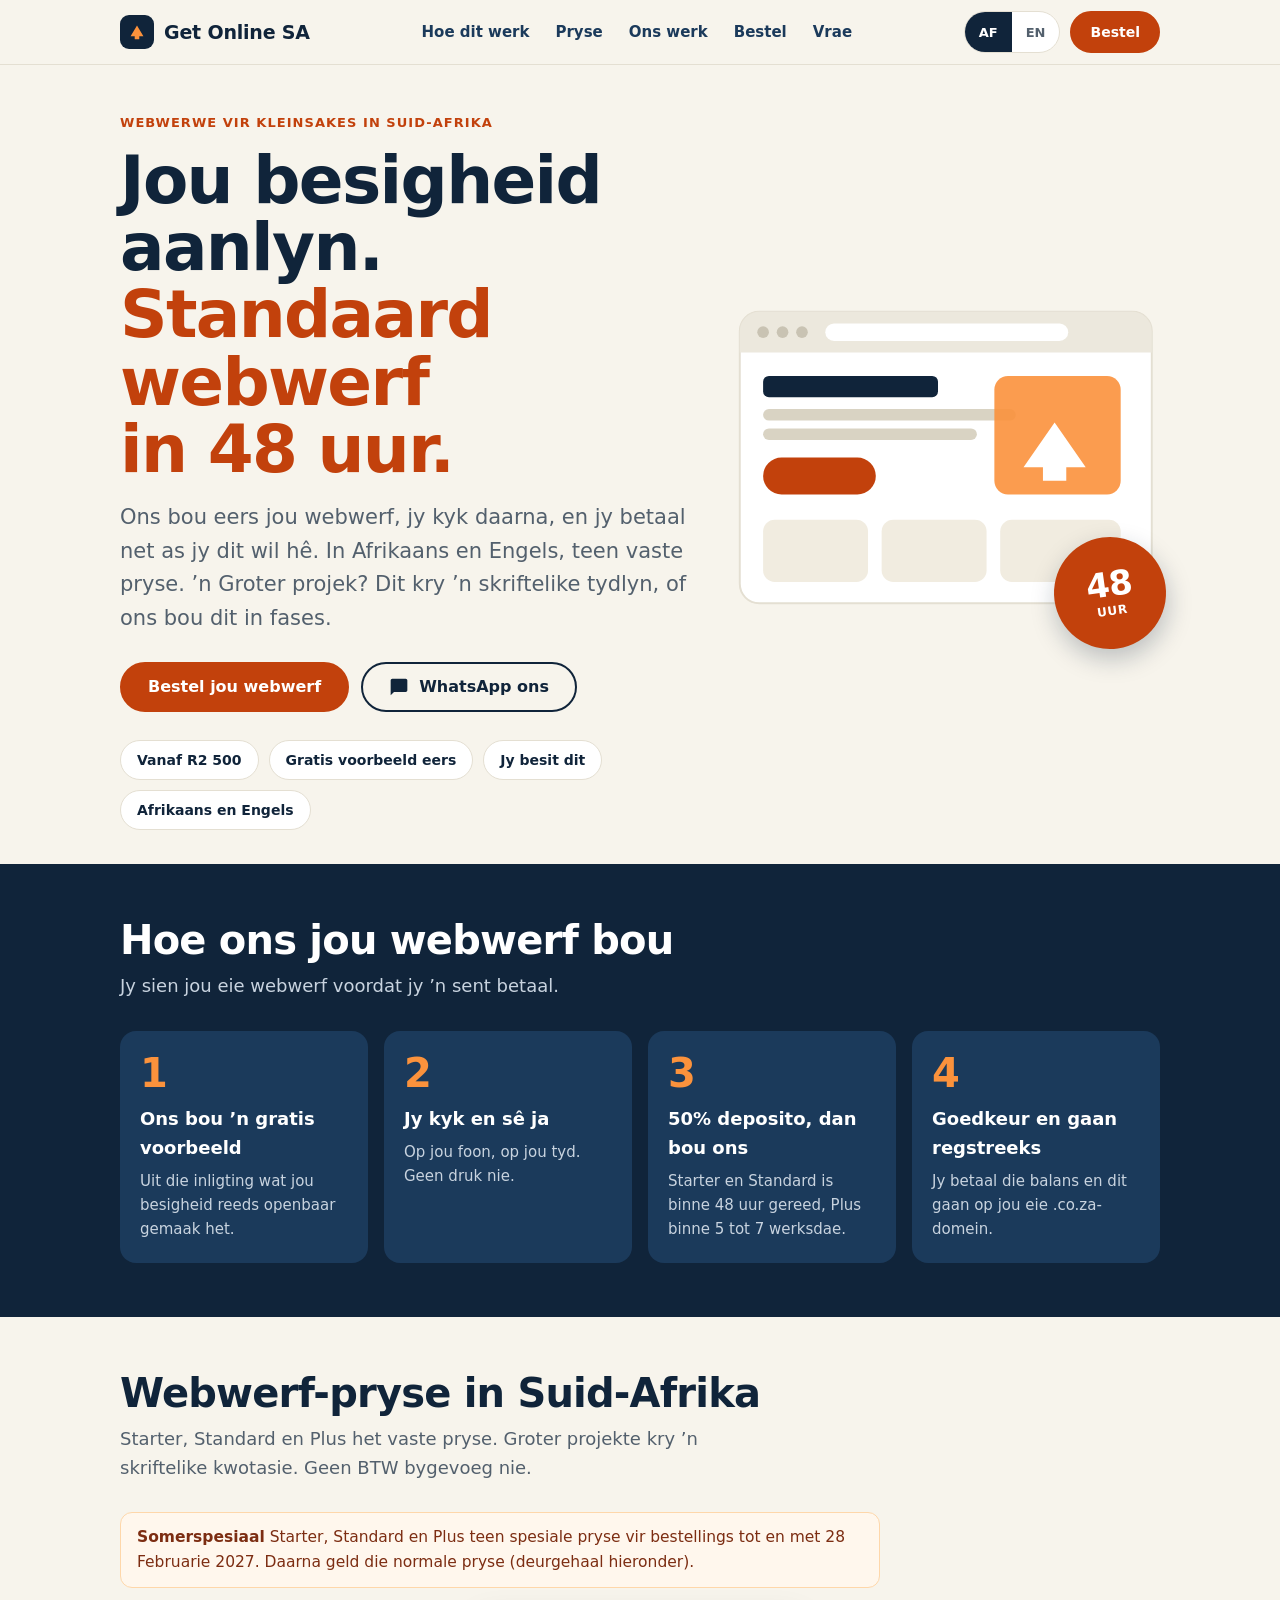
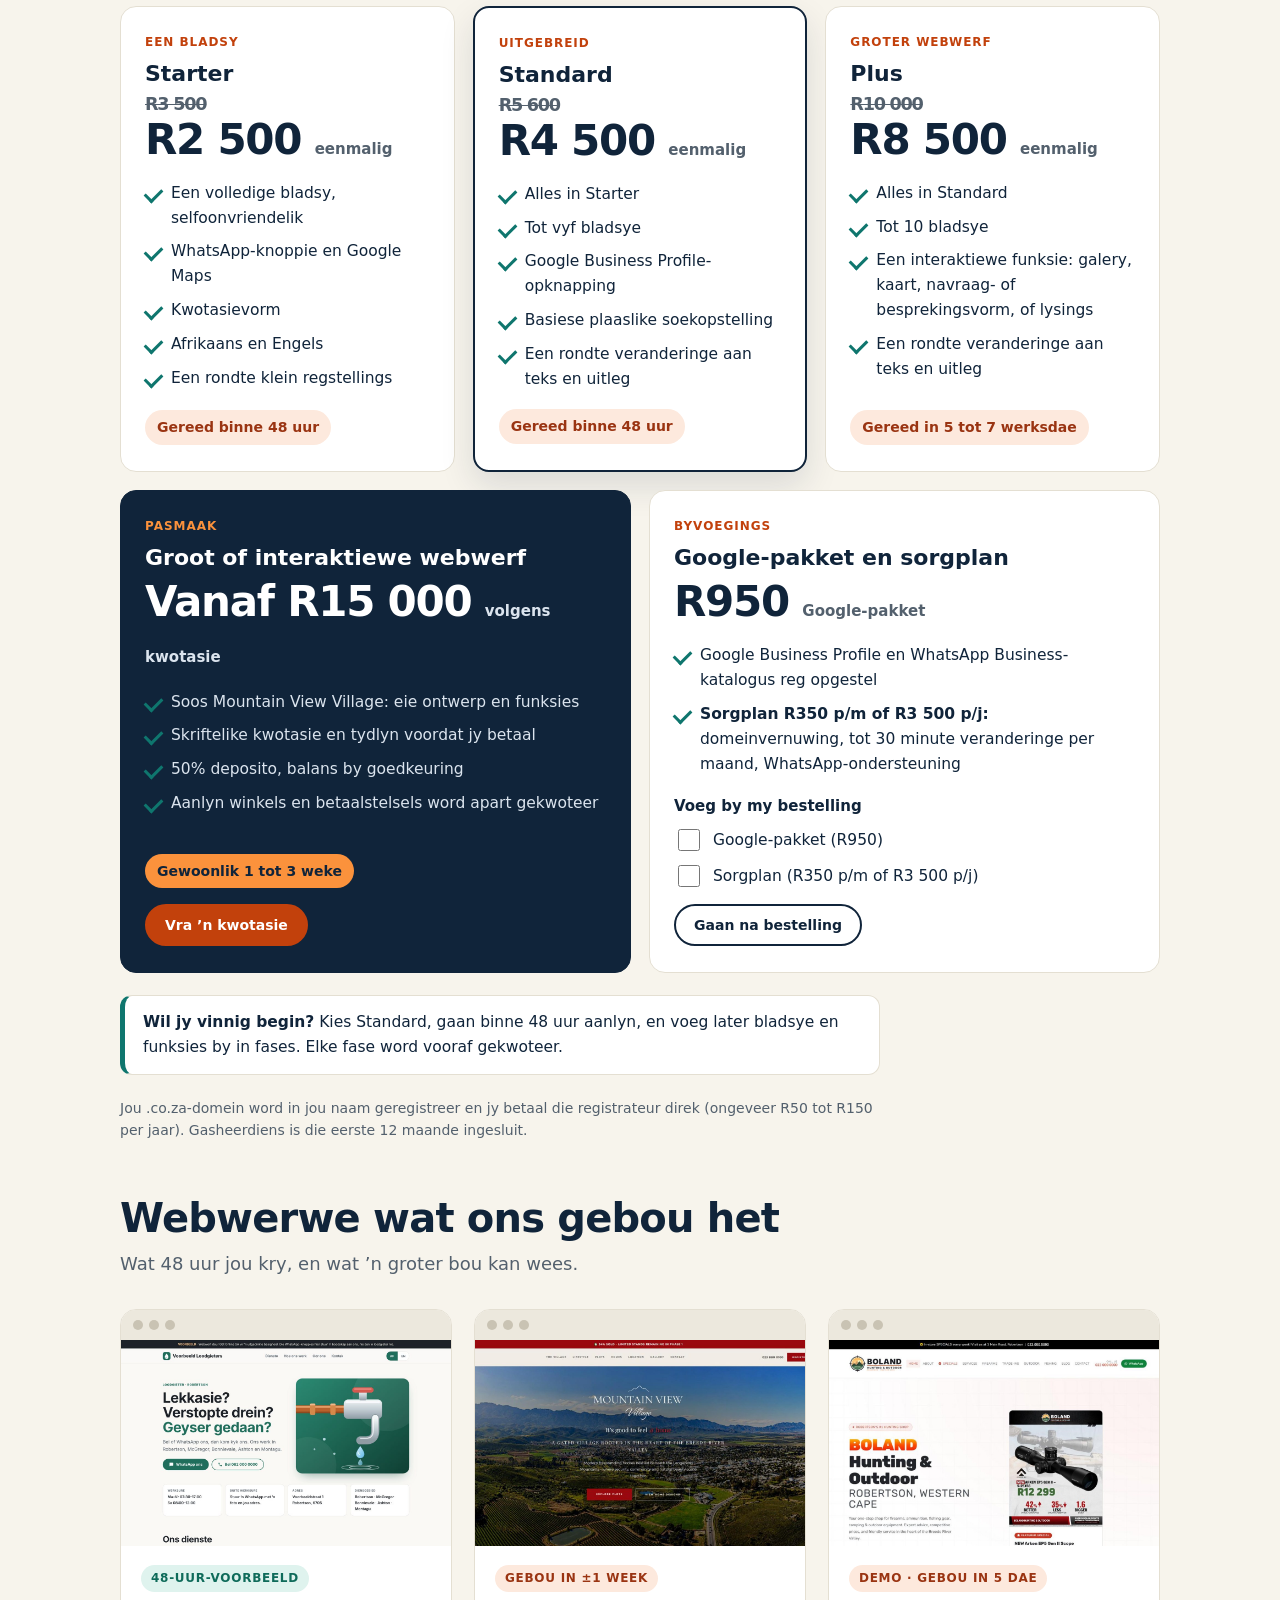
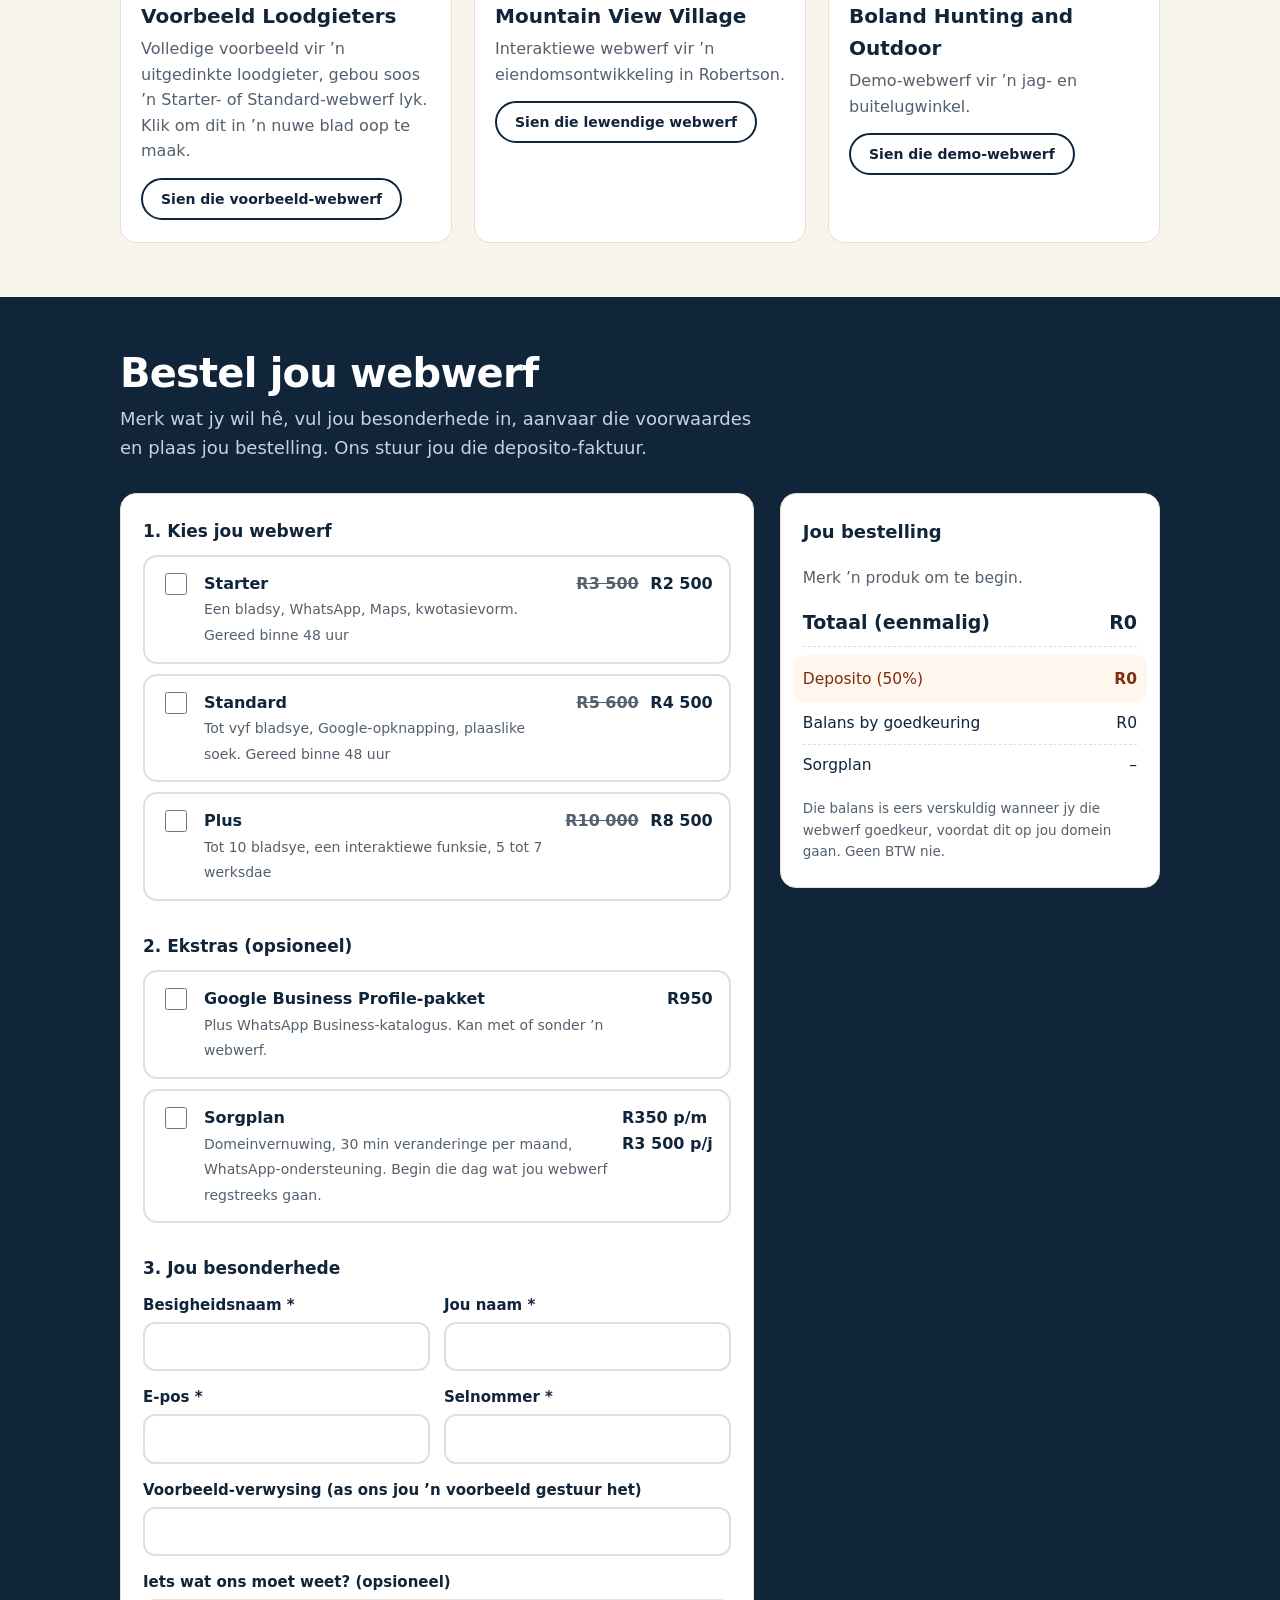
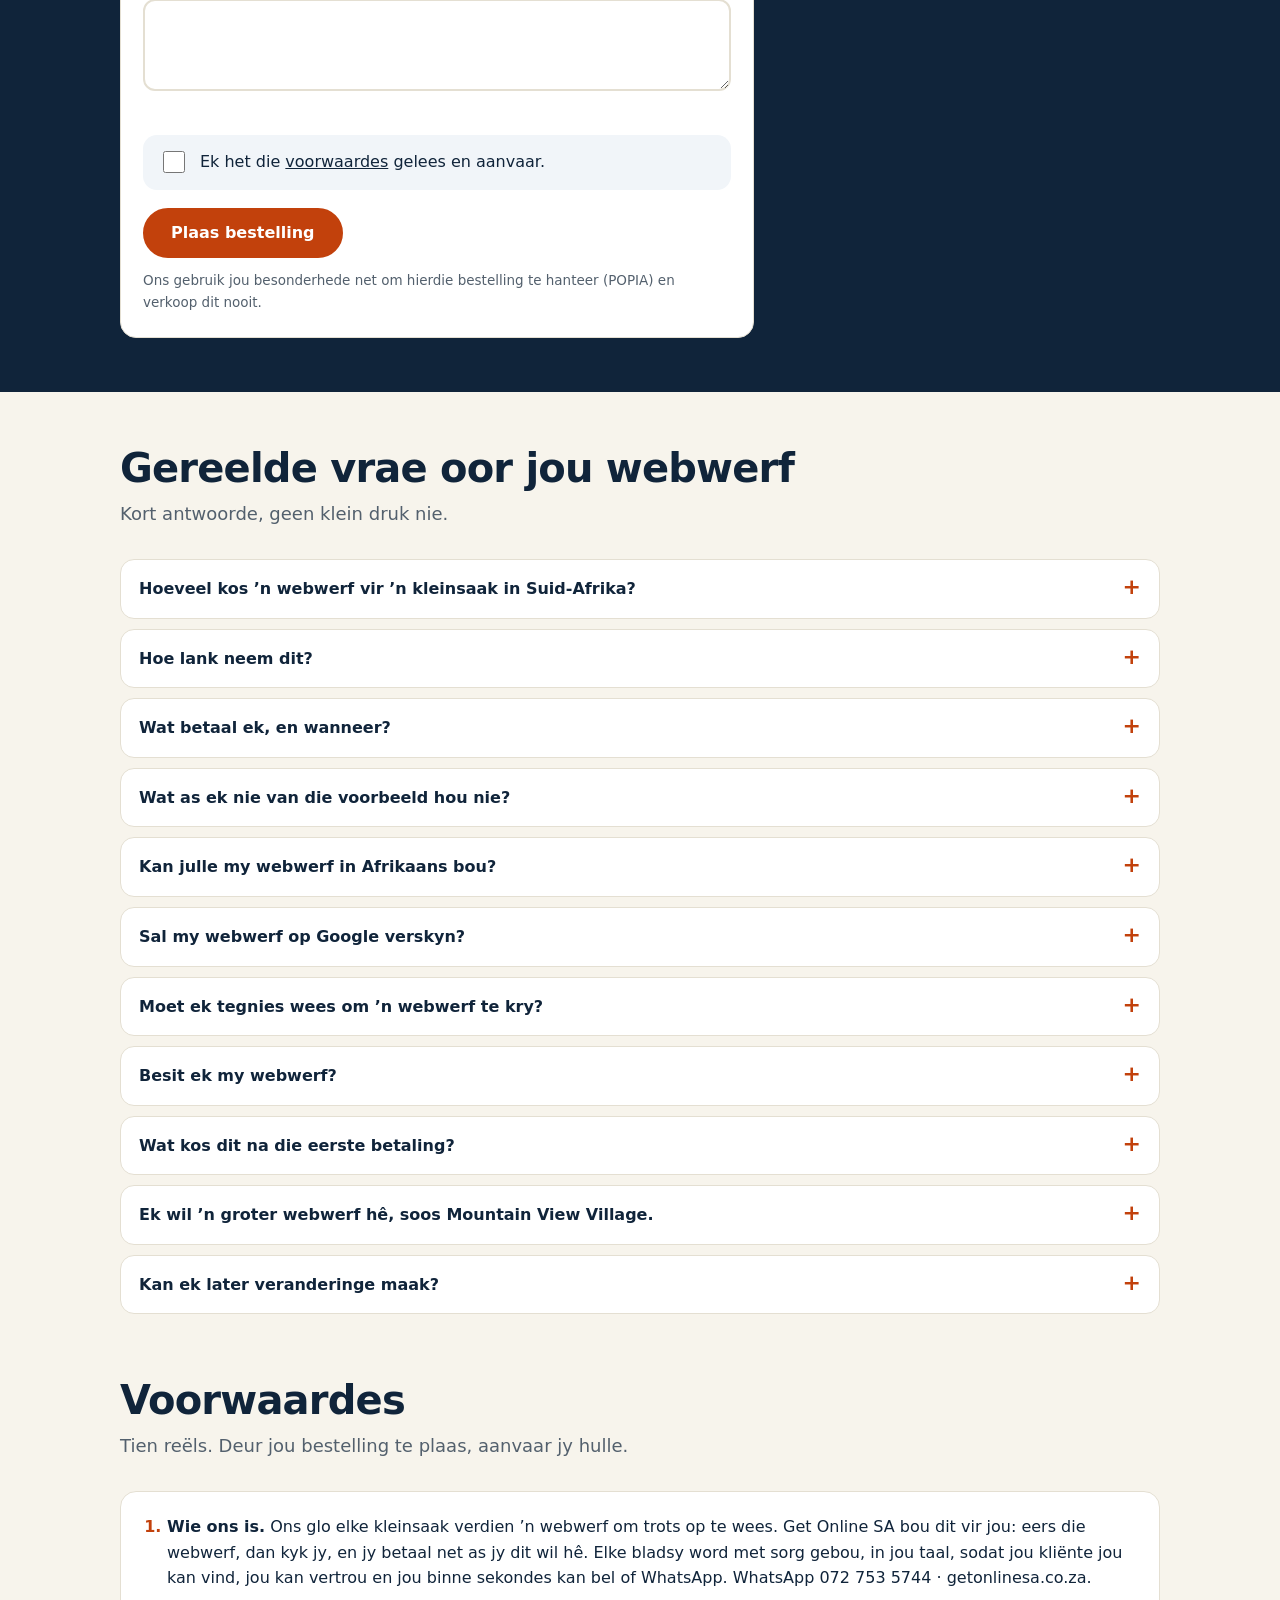
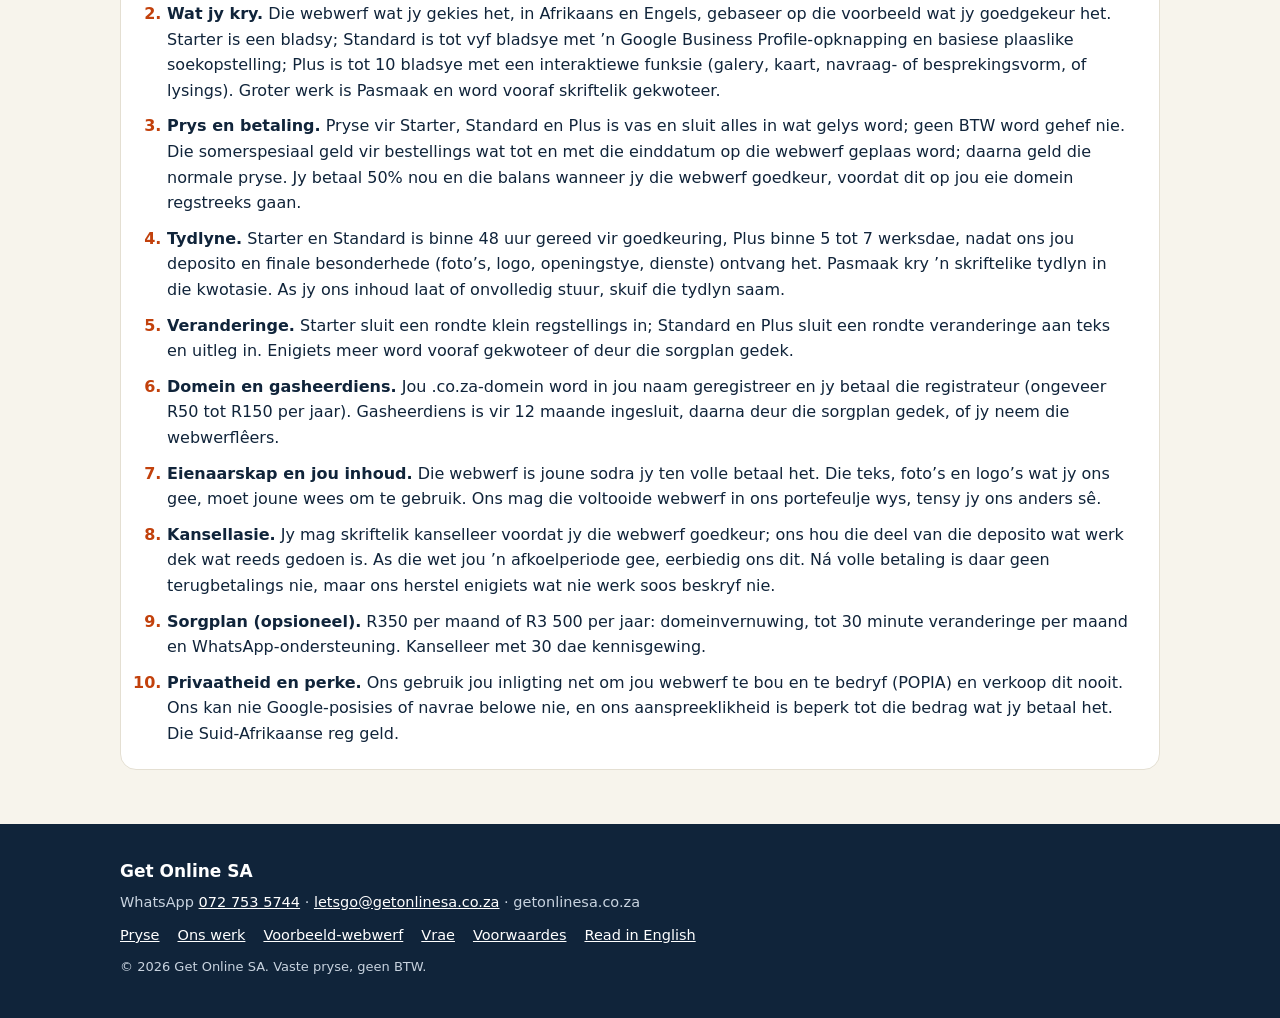
==== af/index.html @ 6013ba31 "SEO: shorter AF meta description" ====
<!doctype html>
<html lang="af" data-lang="af" data-special="on">
<head>
<meta charset="utf-8">
<meta name="viewport" content="width=device-width, initial-scale=1">
<title>Webwerf Laat Maak vir Kleinsakes in Suid-Afrika | Get Online SA</title>
<meta name="description" content="Get Online SA bou webwerwe vir kleinsakes in Suid-Afrika. Gratis voorbeeld eers, betaal net as jy dit wil hê. Vaste pryse, standaard webwerf in 48 uur.">
<meta name="robots" content="index,follow,max-image-preview:large,max-snippet:-1">
<link rel="canonical" href="https://getonlinesa.co.za/af/">
<link rel="alternate" hreflang="en" href="https://getonlinesa.co.za/">
<link rel="alternate" hreflang="af" href="https://getonlinesa.co.za/af/">
<link rel="alternate" hreflang="x-default" href="https://getonlinesa.co.za/">
<meta name="theme-color" content="#10243a">
<link rel="icon" href="/favicon.svg" type="image/svg+xml">
<link rel="icon" href="/favicon.ico" sizes="48x48">
<link rel="apple-touch-icon" href="/apple-touch-icon.png">
<meta property="og:type" content="website">
<meta property="og:site_name" content="Get Online SA">
<meta property="og:title" content="Webwerf Laat Maak vir Kleinsakes in Suid-Afrika | Get Online SA">
<meta property="og:description" content="Ons bou eers jou webwerf, jy kyk, en jy betaal net as jy dit wil hê. Vaste pryse, standaard webwerwe binne 48 uur.">
<meta property="og:url" content="https://getonlinesa.co.za/af/">
<meta property="og:locale" content="af_ZA">
<meta property="og:locale:alternate" content="en_ZA">
<meta property="og:image" content="https://getonlinesa.co.za/assets/og-af.jpg">
<meta property="og:image:width" content="1200">
<meta property="og:image:height" content="630">
<meta property="og:image:alt" content="Get Online SA: webwerwe vir kleinsakes in Suid-Afrika. Gratis voorbeeld eers, standaard webwerf in 48 uur.">
<meta name="twitter:card" content="summary_large_image">
<meta name="twitter:title" content="Webwerf Laat Maak vir Kleinsakes in Suid-Afrika | Get Online SA">
<meta name="twitter:description" content="Ons bou eers jou webwerf, jy kyk, en jy betaal net as jy dit wil hê. Vaste pryse, standaard webwerwe binne 48 uur.">
<meta name="twitter:image" content="https://getonlinesa.co.za/assets/og-af.jpg">
<script type="application/ld+json">{"@context":"https://schema.org","@graph":[{"@type":"ProfessionalService","@id":"https://getonlinesa.co.za/#business","name":"Get Online SA","url":"https://getonlinesa.co.za/","logo":"https://getonlinesa.co.za/assets/logo-512.png","image":"https://getonlinesa.co.za/assets/og-af.jpg","description":"Webwerf laat maak vir kleinsakes in Suid-Afrika. Ons bou eers die webwerf, jy kyk, en jy betaal net as jy dit wil hê. Afrikaans en Engels, vaste pryse, standaard webwerwe binne 48 uur.","telephone":"+27727535744","email":"letsgo@getonlinesa.co.za","areaServed":{"@type":"Country","name":"South Africa"},"address":{"@type":"PostalAddress","addressLocality":"Robertson","addressRegion":"Western Cape","addressCountry":"ZA"},"knowsLanguage":["af","en"],"serviceType":"Webwerf-ontwerp","priceRange":"R2 500 - R15 000+","hasOfferCatalog":{"@type":"OfferCatalog","name":"Webwerf-ontwerp","itemListElement":[{"@type":"Offer","name":"Starter-webwerf (een bladsy)","price":"2500","priceCurrency":"ZAR","availability":"https://schema.org/InStock","url":"https://getonlinesa.co.za/af/#prices","priceSpecification":{"@type":"PriceSpecification","price":"2500","priceCurrency":"ZAR","valueAddedTaxIncluded":false},"priceValidUntil":"2027-02-28"},{"@type":"Offer","name":"Standard-webwerf (tot vyf bladsye)","price":"4500","priceCurrency":"ZAR","availability":"https://schema.org/InStock","url":"https://getonlinesa.co.za/af/#prices","priceSpecification":{"@type":"PriceSpecification","price":"4500","priceCurrency":"ZAR","valueAddedTaxIncluded":false},"priceValidUntil":"2027-02-28"},{"@type":"Offer","name":"Plus-webwerf (tot 10 bladsye met een interaktiewe funksie)","price":"8500","priceCurrency":"ZAR","availability":"https://schema.org/InStock","url":"https://getonlinesa.co.za/af/#prices","priceSpecification":{"@type":"PriceSpecification","price":"8500","priceCurrency":"ZAR","valueAddedTaxIncluded":false},"priceValidUntil":"2027-02-28"}]}},{"@type":"WebSite","@id":"https://getonlinesa.co.za/#website","url":"https://getonlinesa.co.za/","name":"Get Online SA","inLanguage":["en","af"],"publisher":{"@id":"https://getonlinesa.co.za/#business"}},{"@type":"WebPage","@id":"https://getonlinesa.co.za/af/#webpage","url":"https://getonlinesa.co.za/af/","name":"Webwerf Laat Maak vir Kleinsakes in Suid-Afrika | Get Online SA","description":"Get Online SA bou webwerwe vir kleinsakes in Suid-Afrika. Gratis voorbeeld eers, betaal net as jy dit wil hê. Vaste pryse, standaard webwerf in 48 uur.","inLanguage":"af","isPartOf":{"@id":"https://getonlinesa.co.za/#website"},"about":{"@id":"https://getonlinesa.co.za/#business"},"primaryImageOfPage":{"@type":"ImageObject","url":"https://getonlinesa.co.za/assets/og-af.jpg","width":1200,"height":630}},{"@type":"FAQPage","@id":"https://getonlinesa.co.za/af/#faq","inLanguage":"af","mainEntity":[{"@type":"Question","name":"Hoeveel kos ’n webwerf vir ’n kleinsaak in Suid-Afrika?","acceptedAnswer":{"@type":"Answer","text":"Starter (een bladsy) kos R2 500, Standard (tot vyf bladsye) R4 500 en Plus (tot 10 bladsye met een interaktiewe funksie) R8 500, eenmalig en sonder BTW. Groter of interaktiewe webwerwe is Pasmaak, vanaf R15 000 volgens skriftelike kwotasie. Ekstras: Google-pakket R950, sorgplan R350 per maand of R3 500 per jaar. Dit is somerspesiaal-pryse vir bestellings tot en met 28 Februarie 2027; die normale pryse is R3 500, R5 600 en R10 000."}},{"@type":"Question","name":"Hoe lank neem dit?","acceptedAnswer":{"@type":"Answer","text":"Starter en Standard: binne 48 uur nadat ons jou deposito en finale besonderhede (foto’s, logo, openingstye, dienste) ontvang het. Plus: 5 tot 7 werksdae. Pasmaak: gewoonlik 1 tot 3 weke, met die tydlyn skriftelik in die kwotasie."}},{"@type":"Question","name":"Wat betaal ek, en wanneer?","acceptedAnswer":{"@type":"Answer","text":"Die voorbeeld is gratis. As jy ja sê, betaal jy 50% deposito en ons bou jou webwerf. Jy betaal die balans wanneer jy die klaar webwerf goedkeur, voordat dit op jou eie domein regstreeks gaan."}},{"@type":"Question","name":"Wat as ek nie van die voorbeeld hou nie?","acceptedAnswer":{"@type":"Answer","text":"Dan sê jy net nee en jy betaal niks. Die voorbeeld is gratis."}},{"@type":"Question","name":"Kan julle my webwerf in Afrikaans bou?","acceptedAnswer":{"@type":"Answer","text":"Ja. Elke Get Online SA-webwerf kom in Afrikaans en Engels, sodat jou kliënte dit kan lees in die taal wat hulle verkies."}},{"@type":"Question","name":"Sal my webwerf op Google verskyn?","acceptedAnswer":{"@type":"Answer","text":"Ons bou elke webwerf sodat Google dit kan lees: selfoonvriendelik, met duidelike bladsytitels en beskrywings. Standard sluit ’n Google Business Profile-opknapping en basiese plaaslike soekopstelling in. Niemand kan ’n Google-posisie belowe nie en ons doen dit ook nie, maar ’n webwerf wat reg gebou is, saam met ’n goeie Google Business Profile, is hoe kleinsakes gevind word."}},{"@type":"Question","name":"Moet ek tegnies wees om ’n webwerf te kry?","acceptedAnswer":{"@type":"Answer","text":"Nee. Jy stuur ons foto’s, jou logo, openingstye en dienste (of ons gebruik wat jou besigheid reeds openbaar gemaak het), en ons doen die res, insluitend die domein- en gasheeropstelling."}},{"@type":"Question","name":"Besit ek my webwerf?","acceptedAnswer":{"@type":"Answer","text":"Ja, sodra jy ten volle betaal het. Jou domein word in jou eie naam geregistreer."}},{"@type":"Question","name":"Wat kos dit na die eerste betaling?","acceptedAnswer":{"@type":"Answer","text":"Net die domein (ongeveer R50 tot R150 per jaar, direk aan die registrateur). Gasheerdiens is 12 maande ingesluit. Daarna dek die sorgplan dit, of jy neem die lêers."}},{"@type":"Question","name":"Ek wil ’n groter webwerf hê, soos Mountain View Village.","acceptedAnswer":{"@type":"Answer","text":"Sê vir ons wat jy nodig het. Plus (R8 500) dek tot 10 bladsye met een interaktiewe funksie. Groter as dit is Pasmaak, vanaf R15 000 volgens kwotasie, met ’n skriftelike tydlyn voordat jy betaal. Jy kan ook met Standard begin, binne 48 uur aanlyn gaan, en later in fases uitbrei."}},{"@type":"Question","name":"Kan ek later veranderinge maak?","acceptedAnswer":{"@type":"Answer","text":"Een rondte is ingesluit. Daarna kan jy die sorgplan neem (30 minute veranderinge per maand) of ons kwoteer vooraf."}}]}]}</script>
<style>
:root{
  --ink:#10243a;--ink-2:#1b3a5b;--muted:#53606d;--paper:#f7f4ec;--card:#ffffff;--line:#e4dfd2;
  --accent:#c2410c;--accent-ink:#ffffff;--glow:#fb923c;--teal:#0f766e;--bad:#b42318;--radius:16px;
  color-scheme:light;
}
*{box-sizing:border-box}
html{scroll-behavior:smooth;-webkit-text-size-adjust:100%}
body{margin:0;padding-bottom:76px;font:16px/1.6 system-ui,-apple-system,"Segoe UI",Roboto,Arial,sans-serif;color:var(--ink);background:var(--paper)}
html[data-lang="af"] .en,html[data-lang="en"] .af{display:none!important}
a{color:inherit}
img{max-width:100%}
.skip{position:absolute;left:-999px;top:8px;background:#fff;color:var(--ink);padding:10px 14px;border-radius:8px;z-index:100}
.skip:focus{left:8px}
:focus-visible{outline:3px solid var(--glow);outline-offset:2px}
.wrap{max-width:1080px;margin:0 auto;padding:0 20px}

/* header */
header.top{position:sticky;top:0;z-index:50;background:rgba(247,244,236,.94);backdrop-filter:blur(8px);border-bottom:1px solid var(--line)}
.bar{display:flex;align-items:center;justify-content:space-between;gap:12px;min-height:64px}
.brand{display:flex;align-items:center;gap:10px;font-weight:800;font-size:19px;letter-spacing:-.01em;text-decoration:none;white-space:nowrap}
@media(max-width:420px){.brand{font-size:16px;gap:8px}.logo{width:30px;height:30px}}
.logo{width:34px;height:34px;border-radius:9px;background:var(--ink);display:grid;place-items:center;flex:none}
.logo svg{width:22px;height:22px}
nav.links{display:none;gap:22px;font-weight:600;font-size:15px}
nav.links a{text-decoration:none;color:var(--ink-2);padding:8px 2px}
nav.links a:hover{color:var(--accent)}
@media(min-width:880px){nav.links{display:flex}}
.right{display:flex;align-items:center;gap:10px}
.lang{display:flex;border:1px solid var(--line);border-radius:999px;overflow:hidden;background:#fff}
.lang a{display:inline-flex;align-items:center;padding:0 14px;min-height:40px;font:700 13px system-ui,sans-serif;color:var(--muted);text-decoration:none}
.lang a[aria-current="page"]{background:var(--ink);color:#fff}
.langhint{background:#fff7ed;border-bottom:1px solid #fed7aa;color:#7c2d12;padding:8px 14px;text-align:center;font-size:14.5px}
.langhint[hidden]{display:none}
.langhint a{font-weight:700}
.langhint button{margin-left:12px;border:0;background:transparent;font-size:20px;line-height:1;cursor:pointer;color:inherit}
.flinks{margin-top:10px;display:flex;flex-wrap:wrap;gap:6px 18px}

/* buttons */
.btn{display:inline-flex;align-items:center;justify-content:center;gap:10px;min-height:50px;padding:0 26px;border-radius:999px;font-weight:700;font-size:16px;text-decoration:none;border:2px solid var(--accent);cursor:pointer;font-family:inherit}
.btn.primary{background:var(--accent);color:var(--accent-ink)}
.btn.primary:hover{background:#9a3412;border-color:#9a3412}
.btn.ghost{background:transparent;color:var(--ink);border-color:var(--ink)}
.btn.ghost:hover{background:var(--ink);color:#fff}
.btn.small{min-height:42px;padding:0 18px;font-size:14px}
.btn svg{width:20px;height:20px;fill:currentColor;flex:none}
.btn[disabled]{opacity:.55;cursor:not-allowed}

/* hero */
.hero{padding:44px 0 34px}
.hero .grid{display:grid;gap:34px;align-items:center}
@media(min-width:900px){.hero .grid{grid-template-columns:1.15fr .85fr}}
.eyebrow{display:inline-block;font-size:13px;font-weight:800;letter-spacing:.08em;text-transform:uppercase;color:var(--accent)}
h1{font-size:clamp(38px,8.4vw,66px);line-height:1.02;margin:12px 0 18px;letter-spacing:-.025em;font-weight:850}
h1 em{font-style:normal;color:var(--accent)}
.lead{font-size:clamp(18px,2.4vw,21px);color:var(--muted);max-width:620px;margin:0 0 26px}
.cta{display:flex;flex-wrap:wrap;gap:12px}
.chips{display:flex;flex-wrap:wrap;gap:10px;margin:28px 0 0;padding:0;list-style:none}
.chips li{background:#fff;border:1px solid var(--line);border-radius:999px;padding:8px 16px;font-weight:650;font-size:14px}
.art{position:relative;max-width:440px;margin:0 auto;width:100%}
.art svg{width:100%;height:auto;display:block}
.badge{position:absolute;right:-6px;bottom:-14px;width:112px;height:112px;border-radius:50%;background:var(--accent);color:#fff;display:grid;place-items:center;text-align:center;font-weight:850;line-height:1.05;transform:rotate(-8deg);box-shadow:0 10px 24px rgba(16,36,58,.25)}
.badge b{display:block;font-size:34px;letter-spacing:-.02em}
.badge span{font-size:12px;letter-spacing:.06em;text-transform:uppercase;font-weight:700}

/* sections */
section.block{padding:54px 0}
section.dark{background:var(--ink);color:#fff}
section.dark .sub{color:#c8d3df}
h2{font-size:clamp(28px,5vw,40px);line-height:1.1;margin:0 0 10px;letter-spacing:-.02em;font-weight:820}
.sub{color:var(--muted);font-size:18px;max-width:640px;margin:0 0 30px}
.steps{display:grid;gap:16px;margin:0;padding:0;list-style:none}
@media(min-width:760px){.steps{grid-template-columns:repeat(4,1fr)}}
.step{background:var(--ink-2);border-radius:var(--radius);padding:22px 20px}
.step .n{font-size:40px;font-weight:850;color:var(--glow);line-height:1;letter-spacing:-.03em}
.step h3{margin:12px 0 6px;font-size:18px}
.step p{margin:0;color:#c8d3df;font-size:15px}

/* prices */
.plans{display:grid;gap:18px}
@media(min-width:860px){.plans{grid-template-columns:1fr 1fr 1fr}.plans.row2{grid-template-columns:1fr 1fr}}
.plans.row2{margin-top:18px}
.plan{background:var(--card);border:1px solid var(--line);border-radius:var(--radius);padding:26px 24px;display:flex;flex-direction:column}
.plan.feature{border:2px solid var(--ink);box-shadow:0 14px 34px rgba(16,36,58,.12)}
.plan .tagline{font-size:12px;font-weight:800;letter-spacing:.08em;text-transform:uppercase;color:var(--accent);min-height:16px}
.plan h3{margin:4px 0 4px;font-size:22px}
.price{font-size:42px;font-weight:850;letter-spacing:-.03em;line-height:1.1}
.price small{font-size:15px;font-weight:600;color:var(--muted);letter-spacing:0}
.plan ul{margin:18px 0 0;padding:0;list-style:none;display:grid;gap:9px}
.plan li{position:relative;padding-left:26px;font-size:15.5px}
.plan li::before{content:"";position:absolute;left:0;top:7px;width:14px;height:8px;border-left:3px solid var(--teal);border-bottom:3px solid var(--teal);transform:rotate(-45deg)}
.fine{font-size:14px;color:var(--muted);margin:22px 0 0;max-width:760px}
.promo{background:#fff7ed;border:1px solid #fed7aa;color:#7c2d12;border-radius:12px;padding:12px 16px;margin:0 0 18px;max-width:760px;font-size:15.5px}
html[data-special="off"] .only-special{display:none}
.was{color:var(--muted);font-weight:600;text-decoration:line-through;white-space:nowrap}
.price .was{display:block;font-size:.42em;margin:0 0 2px}
.opt .p .was{margin-right:6px;font-weight:600}
.was[hidden]{display:none}
.plan .when{margin-top:auto;padding-top:18px;font-size:14px;font-weight:800;color:var(--ink)}
.plan .when span.pill{display:inline-block;background:#fde9dd;color:#9a3412;border-radius:999px;padding:6px 12px}
.plan.quote{background:#10243a;color:#fff;border-color:#10243a}
.plan.quote .tagline{color:#fb923c}
.plan.quote .price small,.plan.quote li{color:#dbe4ee}
.plan.quote .when span.pill{background:#fb923c;color:#10243a}
.plan .btn{margin-top:16px;align-self:flex-start}
.phase{margin:22px 0 0;max-width:760px;background:#fff;border:1px solid var(--line);border-left:5px solid var(--teal);border-radius:12px;padding:14px 18px;font-size:15.5px}

/* work */
.work{display:grid;gap:22px}
@media(min-width:900px){.work{grid-template-columns:repeat(3,1fr)}}
.site{background:var(--card);border:1px solid var(--line);border-radius:var(--radius);overflow:hidden}
.chrome{height:30px;background:#ece8dd;display:flex;align-items:center;gap:6px;padding:0 12px}
.chrome i{width:10px;height:10px;border-radius:50%;background:#c9c3b3;display:block}
.strip{display:flex;overflow-x:auto;scroll-snap-type:x mandatory;background:#dcd6c6}
.strip>*{flex:0 0 100%;scroll-snap-align:center}
.strip img{display:block;width:100%;height:auto;aspect-ratio:16/10;object-fit:cover;object-position:top}
.ph{aspect-ratio:16/10;display:grid;place-items:center;text-align:center;padding:20px;color:var(--muted);font-weight:700;background:repeating-linear-gradient(135deg,#e6e1d3,#e6e1d3 14px,#ece8dc 14px,#ece8dc 28px)}
.site .info{padding:18px 20px 22px}
.site h3{margin:0 0 4px;font-size:20px}
.site .tag{display:inline-block;font-size:12px;font-weight:800;letter-spacing:.06em;text-transform:uppercase;border-radius:999px;padding:4px 10px;margin-bottom:8px;background:#fde9dd;color:#9a3412}
.site .tag.fast{background:#dff3ee;color:#0f6b5a}
.site p{margin:0 0 14px;color:var(--muted)}
.site .acts{display:flex;flex-wrap:wrap;gap:10px}
.shot.link .strip img{cursor:pointer}

/* order */
.order{display:grid;gap:26px}
@media(min-width:960px){.order{grid-template-columns:1.25fr .75fr;align-items:start}}
form.panel,.summary{background:var(--card);border:1px solid var(--line);border-radius:var(--radius);padding:24px 22px}
fieldset{border:0;margin:0 0 22px;padding:0}
legend{font-weight:800;font-size:17px;margin-bottom:10px;padding:0}
.opt{display:flex;gap:14px;align-items:flex-start;border:2px solid var(--line);border-radius:14px;padding:14px 16px;margin-bottom:10px;cursor:pointer;background:#fff}
.opt:has(input:checked){border-color:var(--ink);background:#f1f5f9}
.opt:has(input:disabled){opacity:.5;cursor:not-allowed}
.opt input{width:22px;height:22px;margin-top:2px;accent-color:var(--accent);flex:none}
.opt .t{font-weight:750}
.opt .d{font-size:14px;color:var(--muted)}
.opt .p{margin-left:auto;font-weight:800;white-space:nowrap}
.field{margin-bottom:14px}
.field label{display:block;font-weight:650;font-size:15px;margin-bottom:5px}
.field input,.field textarea{width:100%;min-height:48px;border:2px solid var(--line);border-radius:12px;padding:10px 14px;font:inherit;background:#fff;color:var(--ink)}
.field textarea{min-height:92px;resize:vertical}
.field input[aria-invalid="true"],.field textarea[aria-invalid="true"]{border-color:var(--bad)}
.two{display:grid;gap:14px}
@media(min-width:640px){.two{grid-template-columns:1fr 1fr}}
.hp{position:absolute;left:-9999px;width:1px;height:1px;overflow:hidden}
.terms-ok{display:flex;gap:12px;align-items:flex-start;background:#f1f5f9;border-radius:14px;padding:14px 16px;margin:6px 0 18px}
.terms-ok input{width:22px;height:22px;accent-color:var(--accent);margin-top:2px;flex:none}
.err{display:none;background:#fef3f2;border:1px solid #fecdca;color:var(--bad);border-radius:12px;padding:12px 14px;margin:0 0 16px;font-weight:600}
.err.on{display:block}
.summary{position:sticky;top:84px}
.summary h3{margin:0 0 12px;font-size:18px}
.row{display:flex;justify-content:space-between;gap:12px;padding:8px 0;border-bottom:1px dashed var(--line);font-size:15.5px}
.row:last-of-type{border-bottom:0}
.row.big{font-weight:850;font-size:19px}
.row.due{background:#fff7ed;margin:8px -10px 0;padding:12px 10px;border-radius:12px;border:0;color:#7c2d12}
.note{font-size:13.5px;color:var(--muted);margin:12px 0 0}
.note[hidden]{display:none}
.termsel{display:flex;flex-wrap:wrap;gap:10px 22px;margin:-2px 0 10px 16px}
.termsel[hidden]{display:none}
.termsel label{display:flex;gap:8px;align-items:center;font-weight:650;cursor:pointer}
.termsel input{width:20px;height:20px;accent-color:var(--accent)}
.addbox{margin-top:auto;padding-top:18px;display:grid;gap:10px}
.addbox strong{font-size:15px}
.tick{display:flex;gap:10px;align-items:flex-start;font-size:15.5px;cursor:pointer}
.tick input{width:22px;height:22px;accent-color:var(--accent);flex:none;margin-top:1px}
.addbox .btn{justify-self:start;margin-top:4px}
.sent{display:none;background:#ecfdf5;border:1px solid #a7f3d0;border-radius:var(--radius);padding:22px;margin-top:20px}
.sent.on{display:block}
.sent h3{margin:0 0 8px}
.sent .cta{margin-top:14px}

/* faq + terms */
details.q{background:var(--card);border:1px solid var(--line);border-radius:14px;margin-bottom:10px}
details.q summary{cursor:pointer;font-weight:750;padding:16px 18px;list-style:none;display:flex;justify-content:space-between;gap:12px}
details.q summary::-webkit-details-marker{display:none}
details.q summary::after{content:"+";font-weight:800;color:var(--accent);font-size:22px;line-height:1}
details.q[open] summary::after{content:"\2212"}
details.q p{margin:0;padding:0 18px 16px;color:var(--muted)}
.terms{background:var(--card);border:1px solid var(--line);border-radius:var(--radius);padding:22px 24px}
.terms ol{margin:0;padding-left:22px;display:grid;gap:10px}
.terms li::marker{font-weight:800;color:var(--accent)}

/* footer + mobile bar */
footer{background:var(--ink);color:#c8d3df;padding:34px 0 40px;font-size:14.5px}
footer a{color:#fff}
footer .name{color:#fff;font-weight:800;font-size:17px;margin-bottom:6px}
.mbar{position:fixed;left:0;right:0;bottom:0;display:flex;gap:10px;padding:10px 14px;background:rgba(255,255,255,.97);border-top:1px solid var(--line);z-index:60}
.mbar .btn{flex:1;padding:0 10px;min-height:48px}
@media(min-width:880px){.mbar{display:none}body{padding-bottom:0}}
@media(prefers-reduced-motion:reduce){html{scroll-behavior:auto}}
</style>
</head>
<body>
<a class="skip" href="#main">Spring na inhoud</a>


<header class="top">
  <div class="wrap bar">
    <a class="brand" href="#top" aria-label="Get Online SA">
      <span class="logo" aria-hidden="true"><svg viewBox="0 0 24 24"><path d="M5 16.5L12 5l7 11.5h-4.5V20h-5v-3.5z" fill="#fb923c"/></svg></span>
      Get Online SA
    </a>
    <nav class="links" aria-label="Hoofkieslys">
      <a href="#how">Hoe dit werk</a>
      <a href="#prices">Pryse</a>
      <a href="#work">Ons werk</a>
      <a href="#order">Bestel</a>
      <a href="#faq">Vrae</a>
    </nav>
    <div class="right">
      <nav class="lang" aria-label="Taal"><a href="/af/" hreflang="af" lang="af" aria-current="page">AF</a><a href="/" hreflang="en" lang="en">EN</a></nav>
      <a class="btn primary small" href="#order">Bestel</a>
    </div>
  </div>
</header>

<main id="main">
<!-- HERO -->
<section class="hero" id="top">
  <div class="wrap grid">
    <div>
      <span class="eyebrow">Webwerwe vir kleinsakes in Suid-Afrika</span>
      <h1>Jou besigheid aanlyn. <em>Standaard webwerf in&nbsp;48&nbsp;uur.</em></h1>
      <p class="lead">Ons bou eers jou webwerf, jy kyk daarna, en jy betaal net as jy dit wil hê. In Afrikaans en Engels, teen vaste pryse. ’n Groter projek? Dit kry ’n skriftelike tydlyn, of ons bou dit in fases.</p>
      <div class="cta">
        <a class="btn primary" href="#order">Bestel jou webwerf</a>
        <a class="btn ghost" data-wa href="#"><svg viewBox="0 0 24 24" aria-hidden="true"><path d="M20 2H4c-1.1 0-2 .9-2 2v18l4-4h14c1.1 0 2-.9 2-2V4c0-1.1-.9-2-2-2z"/></svg>WhatsApp ons</a>
      </div>
      <ul class="chips">
        <li>Vanaf <span data-price="starter">R2 500</span></li>
        <li>Gratis voorbeeld eers</li>
        <li>Jy besit dit</li>
        <li>Afrikaans en Engels</li>
      </ul>
    </div>
    <div class="art" aria-hidden="true">
      <svg viewBox="0 0 440 340" fill="none">
        <rect x="8" y="8" width="424" height="300" rx="20" fill="#fff" stroke="#e4dfd2" stroke-width="2"/>
        <path d="M8 28a20 20 0 0 1 20-20h384a20 20 0 0 1 20 20v22H8z" fill="#ece8dd"/>
        <circle cx="32" cy="29" r="6" fill="#c9c3b3"/><circle cx="52" cy="29" r="6" fill="#c9c3b3"/><circle cx="72" cy="29" r="6" fill="#c9c3b3"/>
        <rect x="96" y="20" width="250" height="18" rx="9" fill="#fff"/>
        <rect x="32" y="74" width="180" height="22" rx="6" fill="#10243a"/>
        <rect x="32" y="108" width="260" height="12" rx="6" fill="#d9d3c3"/>
        <rect x="32" y="128" width="220" height="12" rx="6" fill="#d9d3c3"/>
        <rect x="32" y="158" width="116" height="38" rx="19" fill="#c2410c"/>
        <rect x="32" y="222" width="108" height="64" rx="12" fill="#f1ece0"/>
        <rect x="154" y="222" width="108" height="64" rx="12" fill="#f1ece0"/>
        <rect x="276" y="222" width="124" height="64" rx="12" fill="#f1ece0"/>
        <rect x="270" y="74" width="130" height="122" rx="14" fill="#fb923c" opacity=".9"/>
        <path d="M300 168l32-46 32 46h-20v14h-24v-14z" fill="#fff"/>
      </svg>
      <div class="badge"><div><b>48</b><span>uur</span></div></div>
    </div>
  </div>
</section>

<!-- HOW -->
<section class="block dark" id="how">
  <div class="wrap">
    <h2>Hoe ons jou webwerf bou</h2>
    <p class="sub">Jy sien jou eie webwerf voordat jy ’n sent betaal.</p>
    <ol class="steps">
      <li class="step"><div class="n">1</div><h3>Ons bou ’n gratis voorbeeld</h3><p>Uit die inligting wat jou besigheid reeds openbaar gemaak het.</p></li>
      <li class="step"><div class="n">2</div><h3>Jy kyk en sê ja</h3><p>Op jou foon, op jou tyd. Geen druk nie.</p></li>
      <li class="step"><div class="n">3</div><h3>50% deposito, dan bou ons</h3><p>Starter en Standard is binne 48 uur gereed, Plus binne 5 tot 7 werksdae.</p></li>
      <li class="step"><div class="n">4</div><h3>Goedkeur en gaan regstreeks</h3><p>Jy betaal die balans en dit gaan op jou eie .co.za-domein.</p></li>
    </ol>
  </div>
</section>

<!-- PRICES -->
<section class="block" id="prices">
  <div class="wrap">
    <h2>Webwerf-pryse in Suid-Afrika</h2>
    <p class="sub">Starter, Standard en Plus het vaste pryse. Groter projekte kry ’n skriftelike kwotasie. Geen BTW bygevoeg nie.</p>
    <p class="promo only-special"><strong>Somerspesiaal</strong> Starter, Standard en Plus teen spesiale pryse vir bestellings tot en met <span data-ends>28 Februarie 2027</span>. Daarna geld die normale pryse (deurgehaal hieronder).</p>
    <div class="plans">
      <article class="plan">
        <div class="tagline">Een bladsy</div>
        <h3>Starter</h3>
        <div class="price"><s class="was" data-was="starter">R3 500</s><span data-price="starter">R2 500</span> <small>eenmalig</small></div>
        <ul>
          <li>Een volledige bladsy, selfoonvriendelik</li>
          <li>WhatsApp-knoppie en Google Maps</li>
          <li>Kwotasievorm</li>
          <li>Afrikaans en Engels</li>
          <li>Een rondte klein regstellings</li>
          </ul>
        <div class="when"><span class="pill">Gereed binne 48 uur</span></div>
      </article>
      <article class="plan feature">
        <div class="tagline">Uitgebreid</div>
        <h3>Standard</h3>
        <div class="price"><s class="was" data-was="standard">R5 600</s><span data-price="standard">R4 500</span> <small>eenmalig</small></div>
        <ul>
          <li>Alles in Starter</li>
          <li>Tot vyf bladsye</li>
          <li>Google Business Profile-opknapping</li>
          <li>Basiese plaaslike soekopstelling</li>
          <li>Een rondte veranderinge aan teks en uitleg</li>
        </ul>
        <div class="when"><span class="pill">Gereed binne 48 uur</span></div>
      </article>
      <article class="plan">
        <div class="tagline">Groter webwerf</div>
        <h3>Plus</h3>
        <div class="price"><s class="was" data-was="plus">R10 000</s><span data-price="plus">R8 500</span> <small>eenmalig</small></div>
        <ul>
          <li>Alles in Standard</li>
          <li>Tot 10 bladsye</li>
          <li>Een interaktiewe funksie: galery, kaart, navraag- of besprekingsvorm, of lysings</li>
          <li>Een rondte veranderinge aan teks en uitleg</li>
        </ul>
        <div class="when"><span class="pill">Gereed in 5 tot 7 werksdae</span></div>
      </article>
    </div>
    <div class="plans row2">
      <article class="plan quote">
        <div class="tagline">Pasmaak</div>
        <h3>Groot of interaktiewe webwerf</h3>
        <div class="price">Vanaf R15&nbsp;000 <small>volgens kwotasie</small></div>
        <ul>
          <li>Soos Mountain View Village: eie ontwerp en funksies</li>
          <li>Skriftelike kwotasie en tydlyn voordat jy betaal</li>
          <li>50% deposito, balans by goedkeuring</li>
          <li>Aanlyn winkels en betaalstelsels word apart gekwoteer</li>
        </ul>
        <div class="when"><span class="pill">Gewoonlik 1 tot 3 weke</span></div>
        <a class="btn primary small" data-wa-quote href="#">Vra ’n kwotasie</a>
      </article>
      <article class="plan">
        <div class="tagline">Byvoegings</div>
        <h3>Google-pakket en sorgplan</h3>
        <div class="price">R950 <small>Google-pakket</small></div>
        <ul>
          <li>Google Business Profile en WhatsApp Business-katalogus reg opgestel</li>
          <li><strong>Sorgplan R350 p/m of R3&nbsp;500 p/j:</strong> domeinvernuwing, tot 30 minute veranderinge per maand, WhatsApp-ondersteuning</li>
        </ul>
        <div class="addbox">
          <strong>Voeg by my bestelling</strong>
          <label class="tick"><input type="checkbox" data-extra="gbp"><span>Google-pakket (R950)</span></label>
          <label class="tick"><input type="checkbox" data-extra="care"><span>Sorgplan (R350 p/m of R3&nbsp;500 p/j)</span></label>
          <a class="btn ghost small" href="#order">Gaan na bestelling</a>
        </div>
      </article>
    </div>
    <p class="phase"><strong>Wil jy vinnig begin?</strong> Kies Standard, gaan binne 48 uur aanlyn, en voeg later bladsye en funksies by in fases. Elke fase word vooraf gekwoteer.</p>
    <p class="fine">Jou .co.za-domein word in jou naam geregistreer en jy betaal die registrateur direk (ongeveer R50 tot R150 per jaar). Gasheerdiens is die eerste 12 maande ingesluit.</p>
  </div>
</section>

<!-- WORK -->
<section class="block" id="work" style="padding-top:0">
  <div class="wrap">
    <h2>Webwerwe wat ons gebou het</h2>
    <p class="sub">Wat 48 uur jou kry, en wat ’n groter bou kan wees.</p>
    <div class="work" id="workGrid">
      <article class="site">
        <div class="chrome"><i></i><i></i><i></i></div>
        <div class="shot link" data-url="/voorbeeld/"><div class="strip" role="group" tabindex="0" aria-label="Voorbeeld Loodgieters"><img src="/assets/voorbeeld-1.jpg" alt="Home page of the Voorbeeld Loodgieters example website, a made-up plumber in Robertson" loading="lazy" decoding="async" width="1200" height="750"></div></div>
        <div class="info"><span class="tag fast">48-uur-voorbeeld</span><h3>Voorbeeld Loodgieters</h3><p>Volledige voorbeeld vir ’n uitgedinkte loodgieter, gebou soos ’n Starter- of Standard-webwerf lyk. Klik om dit in ’n nuwe blad oop te maak.</p><div class="acts"><a class="btn ghost small" href="/voorbeeld/" target="_blank" rel="noopener">Sien die voorbeeld-webwerf</a></div></div>
      </article>
      <article class="site">
        <div class="chrome"><i></i><i></i><i></i></div>
        <div class="shot link" data-url="https://mountainview-village.co.za"><div class="strip" role="group" tabindex="0" aria-label="Mountain View Village"><img src="/assets/mountain-view-village-1.jpg" alt="Mountain View Village website home page with an aerial view of the Breede River Valley and the Langeberg mountains" loading="lazy" decoding="async" width="1200" height="750"><img src="/assets/mountain-view-village-2.jpg" alt="Mountain View Village website interactive village map showing available and sold plots" loading="lazy" decoding="async" width="1200" height="750"></div></div>
        <div class="info"><span class="tag">Gebou in ±1 week</span><h3>Mountain View Village</h3><p>Interaktiewe webwerf vir ’n eiendomsontwikkeling in Robertson.</p><div class="acts"><a class="btn ghost small" href="https://mountainview-village.co.za" target="_blank" rel="noopener">Sien die lewendige webwerf</a></div></div>
      </article>
      <article class="site">
        <div class="chrome"><i></i><i></i><i></i></div>
        <div class="shot link" data-url="https://wildfrans.github.io/wildmanrob-website/"><div class="strip" role="group" tabindex="0" aria-label="Boland Hunting and Outdoor"><img src="/assets/boland-1.jpg" alt="Boland Hunting and Outdoor demo website home page" loading="lazy" decoding="async" width="1200" height="750"><img src="/assets/boland-2.jpg" alt="Boland Hunting and Outdoor demo website shop category tiles" loading="lazy" decoding="async" width="1200" height="750"><img src="/assets/boland-3.jpg" alt="Boland Hunting and Outdoor demo website firearms product list" loading="lazy" decoding="async" width="1200" height="750"></div></div>
        <div class="info"><span class="tag">Demo · gebou in 5 dae</span><h3>Boland Hunting and Outdoor</h3><p>Demo-webwerf vir ’n jag- en buitelugwinkel.</p><div class="acts"><a class="btn ghost small" href="https://wildfrans.github.io/wildmanrob-website/" target="_blank" rel="noopener">Sien die demo-webwerf</a></div></div>
      </article>
    </div>
  </div>
</section>

<!-- ORDER -->
<section class="block dark" id="order">
  <div class="wrap">
    <h2>Bestel jou webwerf</h2>
    <p class="sub">Merk wat jy wil hê, vul jou besonderhede in, aanvaar die voorwaardes en plaas jou bestelling. Ons stuur jou die deposito-faktuur.</p>
    <div class="order" style="color:var(--ink)">
      <form class="panel" id="orderForm" novalidate>
        <div class="err" id="err" role="alert" aria-live="assertive"></div>

        <fieldset>
          <legend>1. Kies jou webwerf</legend>
          <label class="opt"><input type="checkbox" id="p_starter" name="starter"><span><span class="t">Starter</span><br><span class="d">Een bladsy, WhatsApp, Maps, kwotasievorm. Gereed binne 48 uur</span></span><span class="p"><s class="was" data-was="starter">R3 500</s> <span data-price="starter">R2 500</span></span></label>
          <label class="opt"><input type="checkbox" id="p_standard" name="standard"><span><span class="t">Standard</span><br><span class="d">Tot vyf bladsye, Google-opknapping, plaaslike soek. Gereed binne 48 uur</span></span><span class="p"><s class="was" data-was="standard">R5 600</s> <span data-price="standard">R4 500</span></span></label>
          <label class="opt"><input type="checkbox" id="p_plus" name="plus"><span><span class="t">Plus</span><br><span class="d">Tot 10 bladsye, een interaktiewe funksie, 5 tot 7 werksdae</span></span><span class="p"><s class="was" data-was="plus">R10 000</s> <span data-price="plus">R8 500</span></span></label>
        </fieldset>

        <fieldset>
          <legend>2. Ekstras (opsioneel)</legend>
          <label class="opt"><input type="checkbox" id="p_gbp" name="gbp" data-extra="gbp"><span><span class="t">Google Business Profile-pakket</span><br><span class="d">Plus WhatsApp Business-katalogus. Kan met of sonder ’n webwerf.</span></span><span class="p">R950</span></label>
          <label class="opt"><input type="checkbox" id="c_care" name="care" data-extra="care"><span><span class="t">Sorgplan</span><br><span class="d">Domeinvernuwing, 30 min veranderinge per maand, WhatsApp-ondersteuning. Begin die dag wat jou webwerf regstreeks gaan.</span></span><span class="p">R350 p/m<br>R3&nbsp;500 p/j</span></label>
          <div class="termsel" id="careTerm" hidden>
            <label><input type="radio" name="care_term" value="m" checked><span>Maandeliks R350</span></label>
            <label><input type="radio" name="care_term" value="y"><span>Jaarliks R3&nbsp;500</span></label>
          </div>
          <div class="note" id="careHint" hidden>Die sorgplan geld saam met ’n webwerf. Kies eers ’n webwerf hierbo.</div>
        </fieldset>

        <fieldset>
          <legend>3. Jou besonderhede</legend>
          <div class="two">
            <div class="field"><label for="f_biz">Besigheidsnaam *</label><input id="f_biz" name="business" autocomplete="organization" required></div>
            <div class="field"><label for="f_name">Jou naam *</label><input id="f_name" name="name" autocomplete="name" required></div>
          </div>
          <div class="two">
            <div class="field"><label for="f_email">E-pos *</label><input id="f_email" name="email" type="email" inputmode="email" autocomplete="email" required></div>
            <div class="field"><label for="f_cell">Selnommer *</label><input id="f_cell" name="cell" type="tel" inputmode="tel" autocomplete="tel" required></div>
          </div>
          <div class="field"><label for="f_ref">Voorbeeld-verwysing (as ons jou ’n voorbeeld gestuur het)</label><input id="f_ref" name="ref" autocomplete="off"></div>
          <div class="field"><label for="f_msg">Iets wat ons moet weet? (opsioneel)</label><textarea id="f_msg" name="message"></textarea></div>
          <div class="hp" aria-hidden="true"><label>Website <input name="company_website" tabindex="-1" autocomplete="off"></label></div>
        </fieldset>

        <label class="terms-ok"><input type="checkbox" id="f_terms" name="terms" required><span>Ek het die <a href="#terms">voorwaardes</a> gelees en aanvaar.</span></label>
        <button class="btn primary" type="submit" id="submitBtn">Plaas bestelling</button>
        <p class="note">Ons gebruik jou besonderhede net om hierdie bestelling te hanteer (POPIA) en verkoop dit nooit.</p>
      </form>

      <aside class="summary" aria-live="polite">
        <h3>Jou bestelling</h3>
        <div id="lines"></div>
        <div class="row big"><span>Totaal (eenmalig)</span><span id="tTotal">R0</span></div>
        <div class="row due"><span>Deposito (50%)</span><b id="tDeposit">R0</b></div>
        <div class="row"><span>Balans by goedkeuring</span><span id="tBalance">R0</span></div>
        <div class="row"><span>Sorgplan</span><span id="tCare">–</span></div>
        <p class="note">Die balans is eers verskuldig wanneer jy die webwerf goedkeur, voordat dit op jou domein gaan. Geen BTW nie.</p>
      </aside>
    </div>

    <div class="sent" id="sent" style="color:var(--ink)" tabindex="-1">
      <h3 id="sentTitle"></h3>
      <p id="sentText"></p>
      <div class="cta">
        <a class="btn primary" id="sentWa" href="#" target="_blank" rel="noopener"><svg viewBox="0 0 24 24" aria-hidden="true"><path d="M20 2H4c-1.1 0-2 .9-2 2v18l4-4h14c1.1 0 2-.9 2-2V4c0-1.1-.9-2-2-2z"/></svg>Stuur per WhatsApp</a>
        <a class="btn ghost" id="sentMail" href="#">Stuur per e-pos</a>
      </div>
    </div>
  </div>
</section>

<!-- FAQ -->
<section class="block" id="faq">
  <div class="wrap">
    <h2>Gereelde vrae oor jou webwerf</h2>
    <p class="sub">Kort antwoorde, geen klein druk nie.</p>
    <details class="q"><summary><span>Hoeveel kos ’n webwerf vir ’n kleinsaak in Suid-Afrika?</span></summary><p>Starter (een bladsy) kos <span data-price="starter">R2 500</span>, Standard (tot vyf bladsye) <span data-price="standard">R4 500</span> en Plus (tot 10 bladsye met een interaktiewe funksie) <span data-price="plus">R8 500</span>, eenmalig en sonder BTW. Groter of interaktiewe webwerwe is Pasmaak, vanaf R15&nbsp;000 volgens skriftelike kwotasie. Ekstras: Google-pakket R950, sorgplan R350 per maand of R3&nbsp;500 per jaar.<span class="only-special"> Dit is somerspesiaal-pryse vir bestellings tot en met <span data-ends>28 Februarie 2027</span>; die normale pryse is <span data-normal="starter">R3 500</span>, <span data-normal="standard">R5 600</span> en <span data-normal="plus">R10 000</span>.</span></p></details>
    <details class="q"><summary><span>Hoe lank neem dit?</span></summary><p>Starter en Standard: binne 48 uur nadat ons jou deposito en finale besonderhede (foto’s, logo, openingstye, dienste) ontvang het. Plus: 5 tot 7 werksdae. Pasmaak: gewoonlik 1 tot 3 weke, met die tydlyn skriftelik in die kwotasie.</p></details>
    <details class="q"><summary><span>Wat betaal ek, en wanneer?</span></summary><p>Die voorbeeld is gratis. As jy ja sê, betaal jy 50% deposito en ons bou jou webwerf. Jy betaal die balans wanneer jy die klaar webwerf goedkeur, voordat dit op jou eie domein regstreeks gaan.</p></details>
    <details class="q"><summary><span>Wat as ek nie van die voorbeeld hou nie?</span></summary><p>Dan sê jy net nee en jy betaal niks. Die voorbeeld is gratis.</p></details>
    <details class="q"><summary><span>Kan julle my webwerf in Afrikaans bou?</span></summary><p>Ja. Elke Get Online SA-webwerf kom in Afrikaans en Engels, sodat jou kliënte dit kan lees in die taal wat hulle verkies.</p></details>
    <details class="q"><summary><span>Sal my webwerf op Google verskyn?</span></summary><p>Ons bou elke webwerf sodat Google dit kan lees: selfoonvriendelik, met duidelike bladsytitels en beskrywings. Standard sluit ’n Google Business Profile-opknapping en basiese plaaslike soekopstelling in. Niemand kan ’n Google-posisie belowe nie en ons doen dit ook nie, maar ’n webwerf wat reg gebou is, saam met ’n goeie Google Business Profile, is hoe kleinsakes gevind word.</p></details>
    <details class="q"><summary><span>Moet ek tegnies wees om ’n webwerf te kry?</span></summary><p>Nee. Jy stuur ons foto’s, jou logo, openingstye en dienste (of ons gebruik wat jou besigheid reeds openbaar gemaak het), en ons doen die res, insluitend die domein- en gasheeropstelling.</p></details>
    <details class="q"><summary><span>Besit ek my webwerf?</span></summary><p>Ja, sodra jy ten volle betaal het. Jou domein word in jou eie naam geregistreer.</p></details>
    <details class="q"><summary><span>Wat kos dit na die eerste betaling?</span></summary><p>Net die domein (ongeveer R50 tot R150 per jaar, direk aan die registrateur). Gasheerdiens is 12 maande ingesluit. Daarna dek die sorgplan dit, of jy neem die lêers.</p></details>
    <details class="q"><summary><span>Ek wil ’n groter webwerf hê, soos Mountain View Village.</span></summary><p>Sê vir ons wat jy nodig het. Plus (<span data-price="plus">R8 500</span>) dek tot 10 bladsye met een interaktiewe funksie. Groter as dit is Pasmaak, vanaf R15 000 volgens kwotasie, met ’n skriftelike tydlyn voordat jy betaal. Jy kan ook met Standard begin, binne 48 uur aanlyn gaan, en later in fases uitbrei.</p></details>
    <details class="q"><summary><span>Kan ek later veranderinge maak?</span></summary><p>Een rondte is ingesluit. Daarna kan jy die sorgplan neem (30 minute veranderinge per maand) of ons kwoteer vooraf.</p></details>
  </div>
</section>

<!-- TERMS -->
<section class="block" id="terms" style="padding-top:0">
  <div class="wrap">
    <h2>Voorwaardes</h2>
    <p class="sub">Tien reëls. Deur jou bestelling te plaas, aanvaar jy hulle.</p>
    <div class="terms">
      <ol>
        <li><strong>Wie ons is.</strong> Ons glo elke kleinsaak verdien ’n webwerf om trots op te wees. Get Online SA bou dit vir jou: eers die webwerf, dan kyk jy, en jy betaal net as jy dit wil hê. Elke bladsy word met sorg gebou, in jou taal, sodat jou kliënte jou kan vind, jou kan vertrou en jou binne sekondes kan bel of WhatsApp. WhatsApp 072&nbsp;753&nbsp;5744 · getonlinesa.co.za.</li>
        <li><strong>Wat jy kry.</strong> Die webwerf wat jy gekies het, in Afrikaans en Engels, gebaseer op die voorbeeld wat jy goedgekeur het. Starter is een bladsy; Standard is tot vyf bladsye met ’n Google Business Profile-opknapping en basiese plaaslike soekopstelling; Plus is tot 10 bladsye met een interaktiewe funksie (galery, kaart, navraag- of besprekingsvorm, of lysings). Groter werk is Pasmaak en word vooraf skriftelik gekwoteer.</li>
        <li><strong>Prys en betaling.</strong> Pryse vir Starter, Standard en Plus is vas en sluit alles in wat gelys word; geen BTW word gehef nie. Die somerspesiaal geld vir bestellings wat tot en met die einddatum op die webwerf geplaas word; daarna geld die normale pryse. Jy betaal 50% nou en die balans wanneer jy die webwerf goedkeur, voordat dit op jou eie domein regstreeks gaan.</li>
        <li><strong>Tydlyne.</strong> Starter en Standard is binne 48 uur gereed vir goedkeuring, Plus binne 5 tot 7 werksdae, nadat ons jou deposito en finale besonderhede (foto’s, logo, openingstye, dienste) ontvang het. Pasmaak kry ’n skriftelike tydlyn in die kwotasie. As jy ons inhoud laat of onvolledig stuur, skuif die tydlyn saam.</li>
        <li><strong>Veranderinge.</strong> Starter sluit een rondte klein regstellings in; Standard en Plus sluit een rondte veranderinge aan teks en uitleg in. Enigiets meer word vooraf gekwoteer of deur die sorgplan gedek.</li>
        <li><strong>Domein en gasheerdiens.</strong> Jou .co.za-domein word in jou naam geregistreer en jy betaal die registrateur (ongeveer R50 tot R150 per jaar). Gasheerdiens is vir 12 maande ingesluit, daarna deur die sorgplan gedek, of jy neem die webwerflêers.</li>
        <li><strong>Eienaarskap en jou inhoud.</strong> Die webwerf is joune sodra jy ten volle betaal het. Die teks, foto’s en logo’s wat jy ons gee, moet joune wees om te gebruik. Ons mag die voltooide webwerf in ons portefeulje wys, tensy jy ons anders sê.</li>
        <li><strong>Kansellasie.</strong> Jy mag skriftelik kanselleer voordat jy die webwerf goedkeur; ons hou die deel van die deposito wat werk dek wat reeds gedoen is. As die wet jou ’n afkoelperiode gee, eerbiedig ons dit. Ná volle betaling is daar geen terugbetalings nie, maar ons herstel enigiets wat nie werk soos beskryf nie.</li>
        <li><strong>Sorgplan (opsioneel).</strong> R350 per maand of R3&nbsp;500 per jaar: domeinvernuwing, tot 30 minute veranderinge per maand en WhatsApp-ondersteuning. Kanselleer met 30 dae kennisgewing.</li>
        <li><strong>Privaatheid en perke.</strong> Ons gebruik jou inligting net om jou webwerf te bou en te bedryf (POPIA) en verkoop dit nooit. Ons kan nie Google-posisies of navrae belowe nie, en ons aanspreeklikheid is beperk tot die bedrag wat jy betaal het. Die Suid-Afrikaanse reg geld.</li>
      </ol>
    </div>
  </div>
</section>
</main>

<footer>
  <div class="wrap">
    <div class="name">Get Online SA</div>
    <div style="margin-top:6px">WhatsApp <a data-wa href="#">072&nbsp;753&nbsp;5744</a> · <a href="mailto:letsgo@getonlinesa.co.za">letsgo@getonlinesa.co.za</a> · getonlinesa.co.za</div>
    <div class="flinks"><a href="#prices">Pryse</a><a href="#work">Ons werk</a><a href="/voorbeeld/">Voorbeeld-webwerf</a><a href="#faq">Vrae</a><a href="#terms">Voorwaardes</a><a href="/" hreflang="en" lang="en">Read in English</a></div>
    <div style="margin-top:10px;font-size:13px">© 2026 Get Online SA. Vaste pryse, geen BTW.</div>
  </div>
</footer>

<nav class="mbar" aria-label="Vinnige skakels">
  <a class="btn ghost" data-wa href="#"><svg viewBox="0 0 24 24" aria-hidden="true"><path d="M20 2H4c-1.1 0-2 .9-2 2v18l4-4h14c1.1 0 2-.9 2-2V4c0-1.1-.9-2-2-2z"/></svg>WhatsApp</a>
  <a class="btn primary" href="#order">Bestel</a>
</nav>

<script>
/* ============ SETTINGS: change these, nothing else ============ */
var CONFIG = {
  whatsapp: "27727535744",            // international format, no + or spaces
  phoneDisplay: "072 753 5744",
  email: "letsgo@getonlinesa.co.za",      // forwards to the Get Online SA Gmail via Cloudflare Email Routing
  // Order delivery. Leave both empty to use the WhatsApp and email buttons (works with no sign-up).
  // To get orders straight to your inbox, create a free Web3Forms access key and paste it here.
  formEndpoint: "",                   // "https://api.web3forms.com/submit"
  formAccessKey: "",
  // Summer special: the lower price applies to orders placed up to and including this date (Johannesburg time).
  // After that date the site switches to the normal prices by itself. Change the date here to move it.
  specialEnds: "2027-02-28",
  prices: {
    starter:  { normal: 3500,  special: 2500 },
    standard: { normal: 5600,  special: 4500 },
    plus:     { normal: 10000, special: 8500 }
  },
  // Portfolio cards are kept in build.py (they are written into the page as plain HTML so Google can read them).
};
/* =============================================================== */

(function(){
  var doc = document.documentElement;
  var $ = function(s, r){ return (r||document).querySelector(s); };
  var $$ = function(s, r){ return Array.prototype.slice.call((r||document).querySelectorAll(s)); };
  var lang = function(){ return doc.getAttribute("data-lang") === "en" ? "en" : "af"; };
  var t = function(af, en){ return lang() === "af" ? af : en; };
  var money = function(n){ return "R" + String(Math.round(n)).replace(/\B(?=(\d{3})+(?!\d))/g, " "); };
  var PRICES = { starter: 0, standard: 0, plus: 0, gbp: 950, careM: 350, careY: 3500 };
  function todayJHB(){
    try{ return new Date().toLocaleDateString("sv-SE", { timeZone: "Africa/Johannesburg" }); }
    catch(e){ return new Date().toISOString().slice(0, 10); }
  }
  function isSpecial(){ return todayJHB() <= CONFIG.specialEnds; }
  /* fills every price on the page, struck-through normal prices and the end date */
  function applyPrices(){
    var sp = isSpecial();
    ["starter", "standard", "plus"].forEach(function(k){ PRICES[k] = sp ? CONFIG.prices[k].special : CONFIG.prices[k].normal; });
    doc.setAttribute("data-special", sp ? "on" : "off");
    $$("[data-price]").forEach(function(e){ e.textContent = money(PRICES[e.getAttribute("data-price")]); });
    $$("[data-normal]").forEach(function(e){ e.textContent = money(CONFIG.prices[e.getAttribute("data-normal")].normal); });
    $$("[data-was]").forEach(function(e){ var k = e.getAttribute("data-was"); e.textContent = sp ? money(CONFIG.prices[k].normal) : ""; e.hidden = !sp; });
    var ep = CONFIG.specialEnds.split("-");
    var MAF = ["Januarie","Februarie","Maart","April","Mei","Junie","Julie","Augustus","September","Oktober","November","Desember"];
    var MEN = ["January","February","March","April","May","June","July","August","September","October","November","December"];
    $$("[data-ends]").forEach(function(e){
      var af = e.closest ? !!e.closest(".af") : lang() === "af";
      var en = e.closest ? !!e.closest(".en") : false;
      var useAf = af ? true : (en ? false : lang() === "af");
      e.textContent = parseInt(ep[2], 10) + " " + (useAf ? MAF : MEN)[parseInt(ep[1], 10) - 1] + " " + ep[0];
    });
  }

  /* WhatsApp links */
  $$("[data-wa]").forEach(function(a){
    a.href = "https://wa.me/" + CONFIG.whatsapp + "?text=" + encodeURIComponent(t("Hallo, ek wil graag meer weet oor 'n webwerf.", "Hi, I would like to know more about a website."));
    a.target = "_blank"; a.rel = "noopener";
  });

  $$("[data-wa-quote]").forEach(function(a){
    a.href = "https://wa.me/" + CONFIG.whatsapp + "?text=" + encodeURIComponent(t("Hallo, ek wil graag ’n kwotasie vra vir ’n groter webwerf (Pasmaak).", "Hi, I would like a quote for a bigger custom website."));
    a.target = "_blank"; a.rel = "noopener";
  });

  /* portfolio: clicking a card image opens that site in a new tab (the button below it is a normal link) */
  $$(".shot.link .strip").forEach(function(s){
    s.addEventListener("click", function(){ window.open(s.getAttribute("data-url"), "_blank", "noopener"); });
  });

  /* Afrikaans browser on the English page: offer the Afrikaans page (never an automatic redirect) */
  (function(){
    var h = $("#langHint"); if(!h){ return; }
    try{
      var l = String((navigator.languages && navigator.languages[0]) || navigator.language || "").toLowerCase();
      if(l.indexOf("af") === 0 && localStorage.getItem("gosa-hint") !== "1"){ h.hidden = false; }
      var x = h.querySelector("button");
      if(x){ x.addEventListener("click", function(){ h.hidden = true; try{ localStorage.setItem("gosa-hint", "1"); }catch(e){} }); }
    }catch(e){}
  })();

  /* order calculator */
  var el = { s:$("#p_starter"), d:$("#p_standard"), pl:$("#p_plus"), g:$("#p_gbp"), c:$("#c_care") };
  function exclusive(a, b){
    a.addEventListener("change", function(){ if(a.checked){ b.checked = false; } update(); });
    b.addEventListener("change", function(){ if(b.checked){ a.checked = false; } update(); });
  }
  function group(list){
    list.forEach(function(a){ a.addEventListener("change", function(){
      if(a.checked){ list.forEach(function(b){ if(b !== a){ b.checked = false; } }); } update(); }); });
  }
  group([el.s, el.d, el.pl]);
  /* extras: every tick box with the same data-extra (price card and order form) stays in step */
  $$("[data-extra]").forEach(function(x){
    x.addEventListener("change", function(){
      $$('[data-extra="' + x.getAttribute("data-extra") + '"]').forEach(function(y){ y.checked = x.checked; });
      update();
    });
  });
  $$("input[name=care_term]").forEach(function(r){ r.addEventListener("change", update); });
  function careTerm(){ var r = $("input[name=care_term]:checked"); return r ? r.value : "m"; }

  function order(){
    var site = el.s.checked ? PRICES.starter : el.d.checked ? PRICES.standard : el.pl.checked ? PRICES.plus : 0;
    var total = site + (el.g.checked ? PRICES.gbp : 0);
    var deposit = Math.ceil(total / 2);
    var care = el.c.checked ? careTerm() : "";
    return { site: site, total: total, deposit: deposit, balance: total - deposit, care: care,
             hasSite: site > 0 };
  }
  function update(){
    var o = order();
    /* the care plan comes with a website: show the term choice, and a hint if no website is chosen yet */
    $("#careTerm").hidden = !el.c.checked;
    $("#careHint").hidden = !(el.c.checked && !o.hasSite);
    var lines = [];
    if(el.s.checked){ lines.push(["Starter", money(PRICES.starter)]); }
    if(el.d.checked){ lines.push(["Standard", money(PRICES.standard)]); }
    if(el.pl.checked){ lines.push(["Plus", money(PRICES.plus)]); }
    if(el.g.checked){ lines.push([t("Google Business Profile-pakket","Google Business Profile pack"), money(PRICES.gbp)]); }
    var box = $("#lines"); box.innerHTML = "";
    if(!lines.length){
      var empty = document.createElement("div"); empty.className = "row"; empty.style.color = "var(--muted)";
      empty.textContent = t("Merk ’n produk om te begin.","Tick a product to begin."); box.appendChild(empty);
    }
    lines.forEach(function(l){
      var r = document.createElement("div"); r.className = "row";
      var a = document.createElement("span"); a.textContent = l[0];
      var b = document.createElement("span"); b.textContent = l[1];
      r.appendChild(a); r.appendChild(b); box.appendChild(r);
    });
    $("#tTotal").textContent = money(o.total);
    $("#tDeposit").textContent = money(o.deposit);
    $("#tBalance").textContent = money(o.balance);
    $("#tCare").textContent = o.care === "m" ? money(PRICES.careM) + t(" p/m"," /mo") : o.care === "y" ? money(PRICES.careY) + t(" p/j"," /yr") : "–";
  }

  /* prefill from the demo link: ?ref=slug&pakket=standard */
  try{
    var q = new URLSearchParams(location.search);
    if(q.get("ref")){ $("#f_ref").value = q.get("ref"); }
    var pk = (q.get("pakket") || q.get("package") || "").toLowerCase();
    if(pk === "starter"){ el.s.checked = true; }
    if(pk === "standard"){ el.d.checked = true; }
    if(pk === "plus"){ el.pl.checked = true; }
  }catch(e){}
  applyPrices();
  update();

  /* submit */
  var form = $("#orderForm"), errBox = $("#err"), sent = $("#sent");
  function fail(msgs, fields){
    errBox.innerHTML = ""; msgs.forEach(function(m){ var p = document.createElement("div"); p.textContent = m; errBox.appendChild(p); });
    errBox.classList.add("on");
    $$("[aria-invalid]").forEach(function(x){ x.removeAttribute("aria-invalid"); });
    fields.forEach(function(f){ f.setAttribute("aria-invalid", "true"); });
    errBox.scrollIntoView({ behavior: "smooth", block: "center" });
    if(fields[0]){ fields[0].focus({ preventScroll: true }); }
  }
  function summaryText(o, v){
    var parts = [];
    if(el.s.checked){ parts.push("Starter (" + money(PRICES.starter) + ")"); }
    if(el.d.checked){ parts.push("Standard (" + money(PRICES.standard) + ")"); }
    if(el.pl.checked){ parts.push("Plus (" + money(PRICES.plus) + ")"); }
    if(el.g.checked){ parts.push(t("Google Business Profile-pakket","Google Business Profile pack") + " (" + money(PRICES.gbp) + ")"); }
    var care = o.care === "m" ? t("Sorgplan maandeliks R350","Care plan monthly R350") : o.care === "y" ? t("Sorgplan jaarliks R3 500","Care plan yearly R3 500") : t("Geen sorgplan","No care plan");
    var when = new Date().toLocaleString("en-ZA", { timeZone: "Africa/Johannesburg", hour12: false });
    return [
      t("NUWE BESTELLING - Get Online SA","NEW ORDER - Get Online SA"),
      t("Produkte: ","Products: ") + parts.join(" + "),
      care,
      isSpecial() ? (t("Pryse: somerspesiaal tot ","Prices: summer special until ") + CONFIG.specialEnds) : t("Pryse: normaal","Prices: normal"),
      t("Totaal: ","Total: ") + money(o.total) + " | " + t("Deposito (50%): ","Deposit (50%): ") + money(o.deposit) + " | " + t("Balans: ","Balance: ") + money(o.balance),
      t("Besigheid: ","Business: ") + v.business,
      t("Naam: ","Name: ") + v.name,
      t("E-pos: ","Email: ") + v.email,
      t("Sel: ","Cell: ") + v.cell,
      v.ref ? (t("Voorbeeld-verwysing: ","Demo reference: ") + v.ref) : "",
      v.message ? (t("Boodskap: ","Message: ") + v.message) : "",
      t("Ek het die voorwaardes gelees en aanvaar (","I have read and accept the terms (") + when + ")."
    ].filter(Boolean).join("\n");
  }
  function showSent(text, ok){
    $("#sentTitle").textContent = ok ? t("Dankie, jou bestelling is ontvang.","Thank you, your order has been received.")
                                     : t("Net een stap oor: stuur jou bestelling.","One step left: send your order.");
    $("#sentText").textContent = ok ? t("Ons stuur jou die deposito-faktuur so gou moontlik. Jy kan ook ’n afskrif per WhatsApp stuur.","We will send you the deposit invoice as soon as possible. You can also send a copy on WhatsApp.")
                                    : t("Druk een van die knoppies hieronder. Dit is ons rekord dat jy die voorwaardes aanvaar het, en ons stuur jou dan die deposito-faktuur.","Press one of the buttons below. It is our record that you accepted the terms, and we then send you the deposit invoice.");
    $("#sentWa").href = "https://wa.me/" + CONFIG.whatsapp + "?text=" + encodeURIComponent(text);
    $("#sentMail").href = "mailto:" + CONFIG.email + "?subject=" + encodeURIComponent("Get Online SA: " + t("nuwe bestelling","new order")) + "&body=" + encodeURIComponent(text);
    sent.classList.add("on"); sent.scrollIntoView({ behavior: "smooth", block: "center" }); sent.focus({ preventScroll: true });
  }
  form.addEventListener("submit", function(e){
    e.preventDefault();
    var o = order();
    var v = { business: $("#f_biz").value.trim(), name: $("#f_name").value.trim(), email: $("#f_email").value.trim(),
              cell: $("#f_cell").value.trim(), ref: $("#f_ref").value.trim(), message: $("#f_msg").value.trim() };
    var msgs = [], bad = [];
    if(o.total === 0){ msgs.push(t("Merk ten minste een produk.","Tick at least one product.")); bad.push(el.s); }
    if(el.c.checked && !o.hasSite){ msgs.push(t("Die sorgplan geld saam met ’n webwerf. Kies ’n webwerf of haal die sorgplan af.","The care plan comes with a website. Choose a website or untick the care plan.")); bad.push(el.c); }
    if(!v.business){ msgs.push(t("Vul jou besigheidsnaam in.","Enter your business name.")); bad.push($("#f_biz")); }
    if(!v.name){ msgs.push(t("Vul jou naam in.","Enter your name.")); bad.push($("#f_name")); }
    if(!/^[^\s@]+@[^\s@]+\.[^\s@]{2,}$/.test(v.email)){ msgs.push(t("Vul ’n geldige e-posadres in.","Enter a valid email address.")); bad.push($("#f_email")); }
    if(v.cell.replace(/\D/g,"").length < 9){ msgs.push(t("Vul ’n geldige selnommer in.","Enter a valid cell number.")); bad.push($("#f_cell")); }
    if(!$("#f_terms").checked){ msgs.push(t("Aanvaar eers die voorwaardes.","Please accept the terms first.")); bad.push($("#f_terms")); }
    if(msgs.length){ fail(msgs, bad); return; }
    errBox.classList.remove("on");
    if(form.elements["company_website"].value){ showSent("", true); return; }   /* honeypot: pretend success */
    var text = summaryText(o, v);
    if(CONFIG.formEndpoint && CONFIG.formAccessKey){
      var btn = $("#submitBtn"); btn.disabled = true;
      fetch(CONFIG.formEndpoint, { method: "POST", headers: { "Content-Type": "application/json", "Accept": "application/json" },
        body: JSON.stringify({ access_key: CONFIG.formAccessKey, subject: "Get Online SA: " + v.business, from_name: v.name, replyto: v.email, message: text, botcheck: "" }) })
        .then(function(r){ return r.json().catch(function(){ return {}; }).then(function(j){ if(!r.ok || j.success === false){ throw new Error("send"); } }); })
        .then(function(){ btn.disabled = false; showSent(text, true); })
        .catch(function(){ btn.disabled = false; showSent(text, false); });
    } else {
      showSent(text, false);
    }
  });
})();
</script>
</body>
</html>
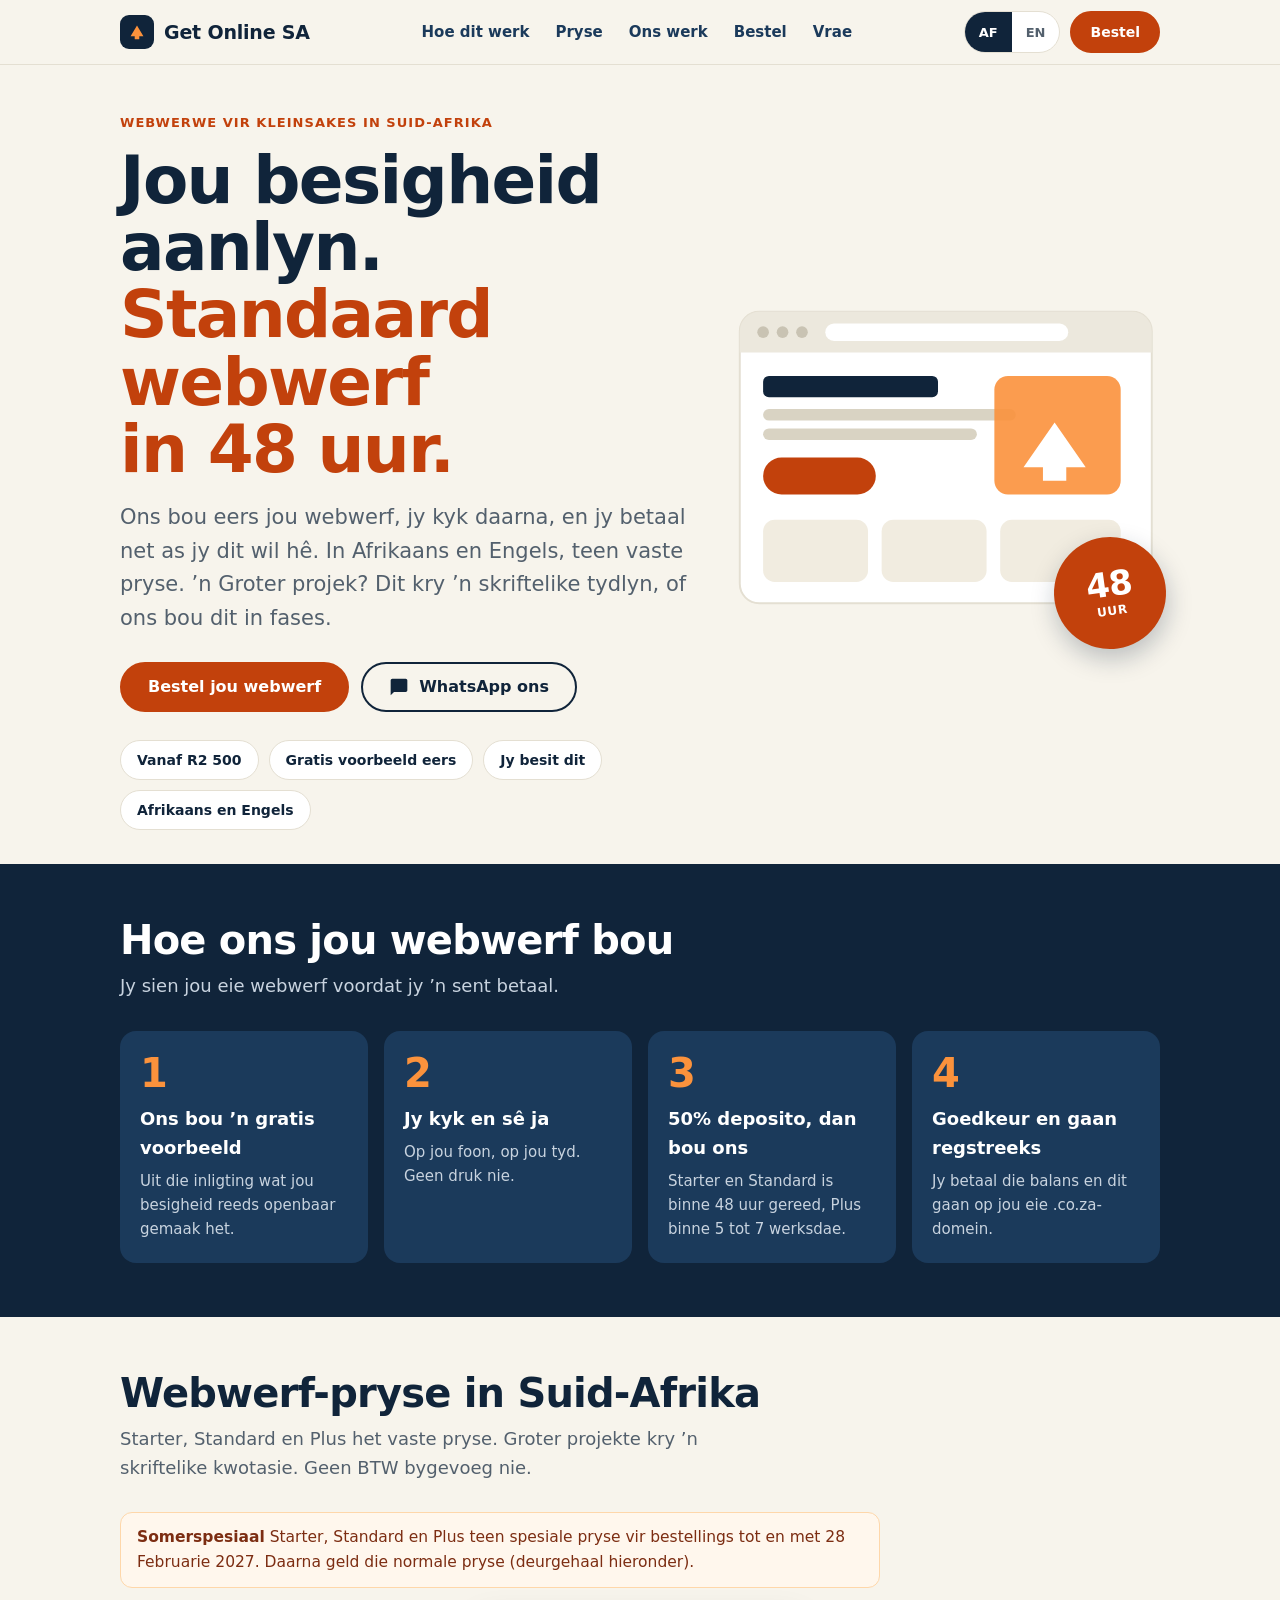
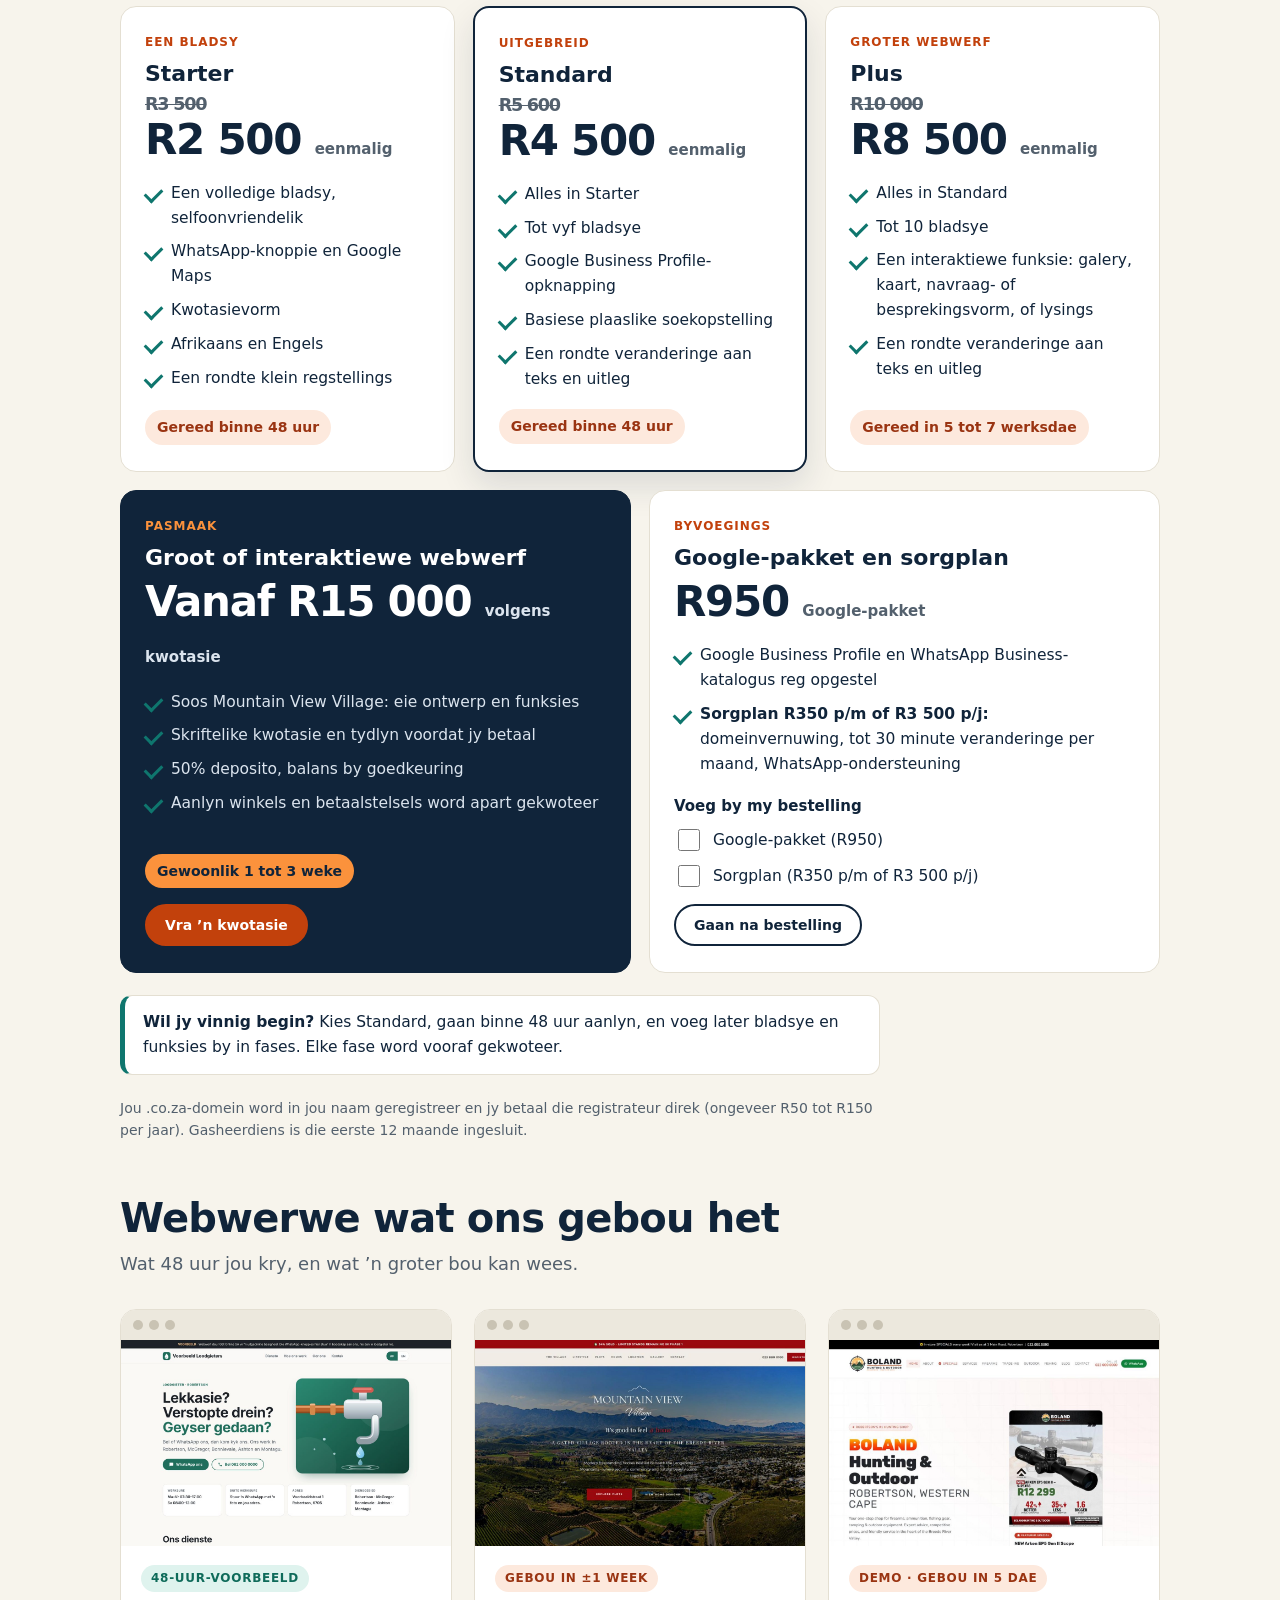
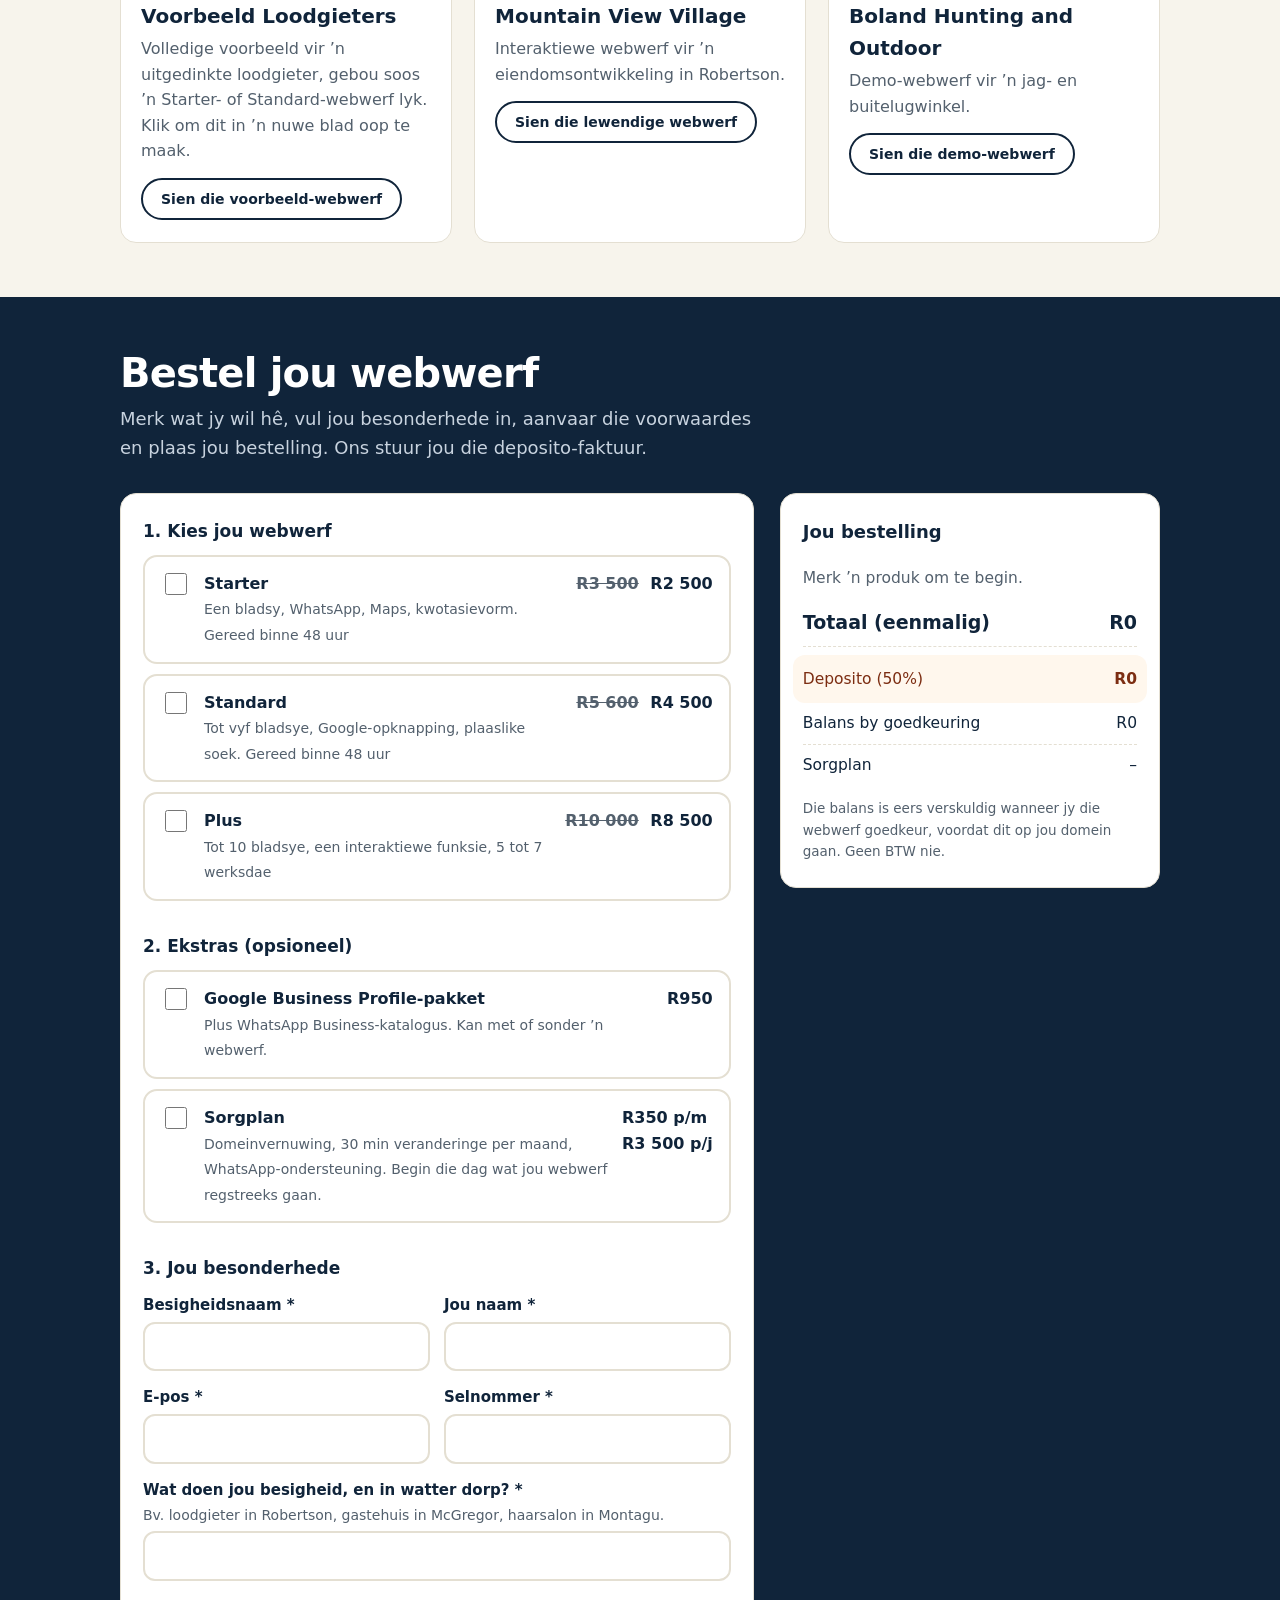
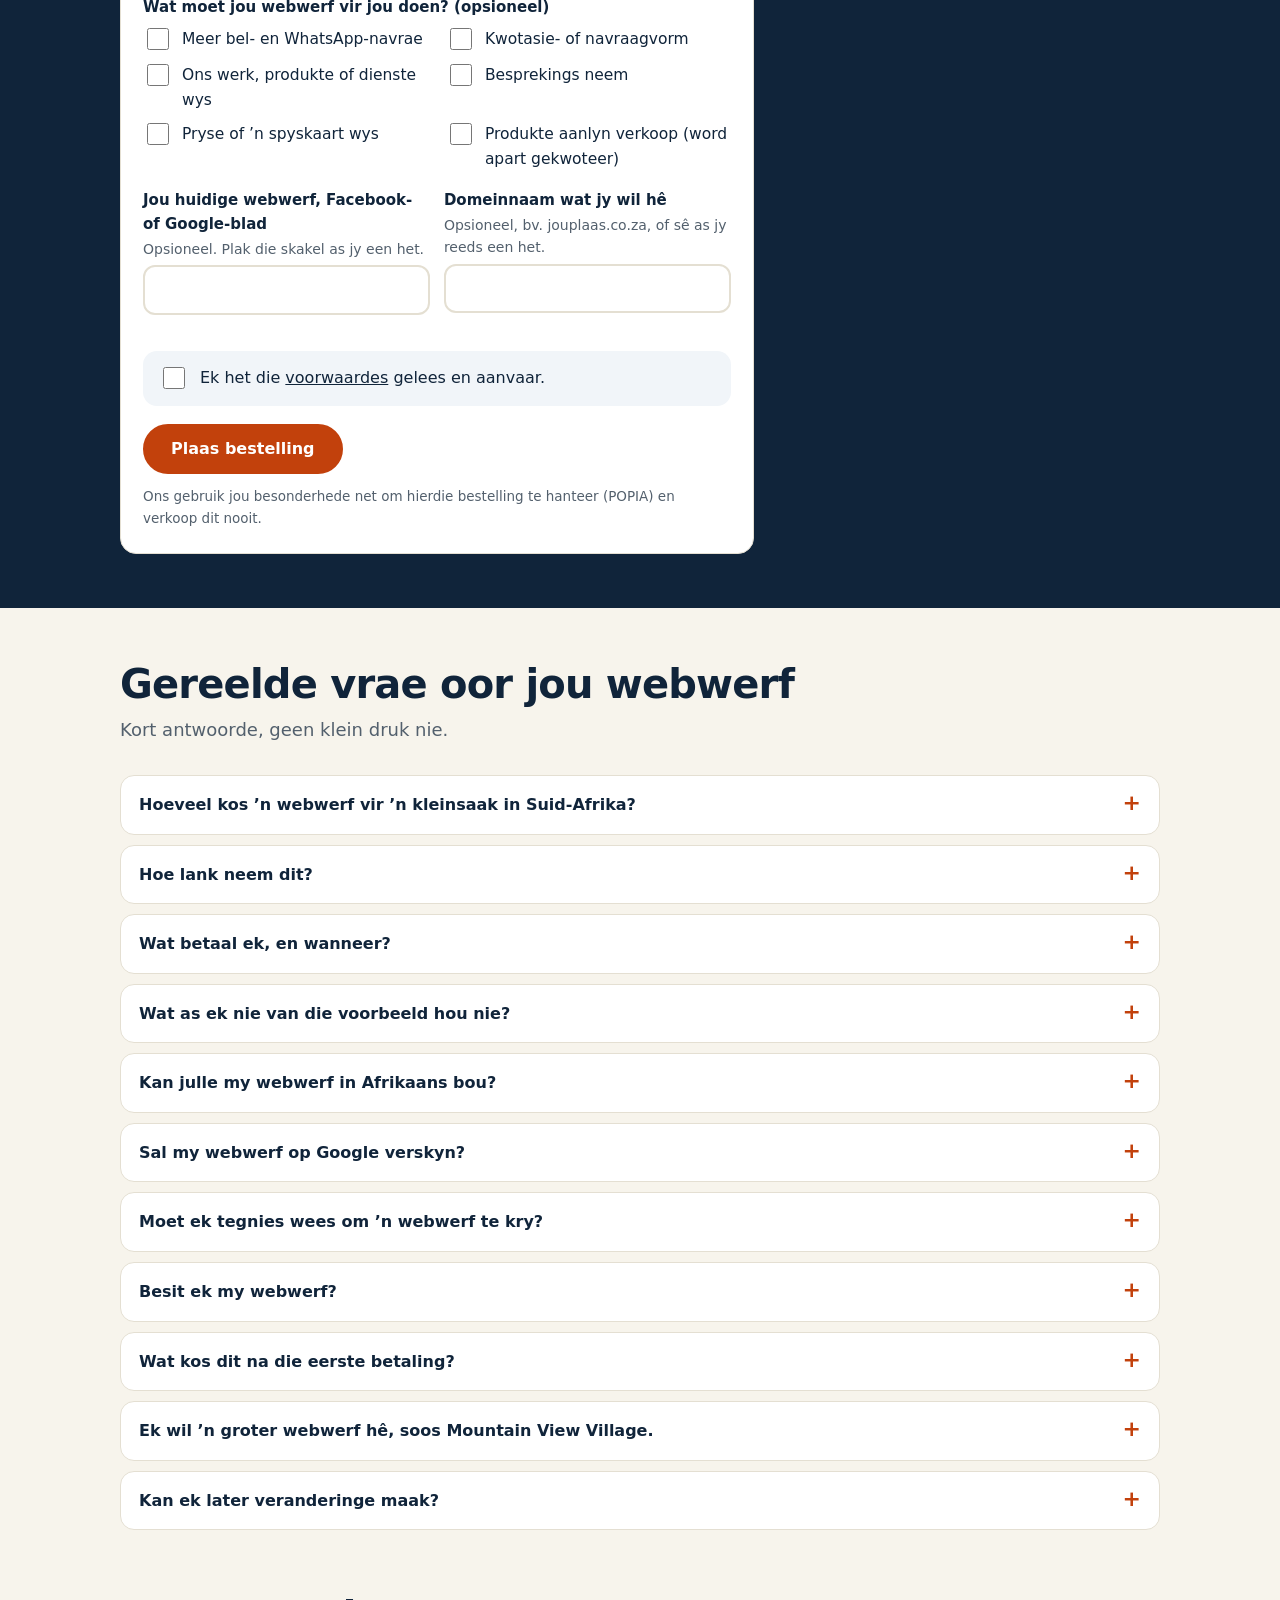
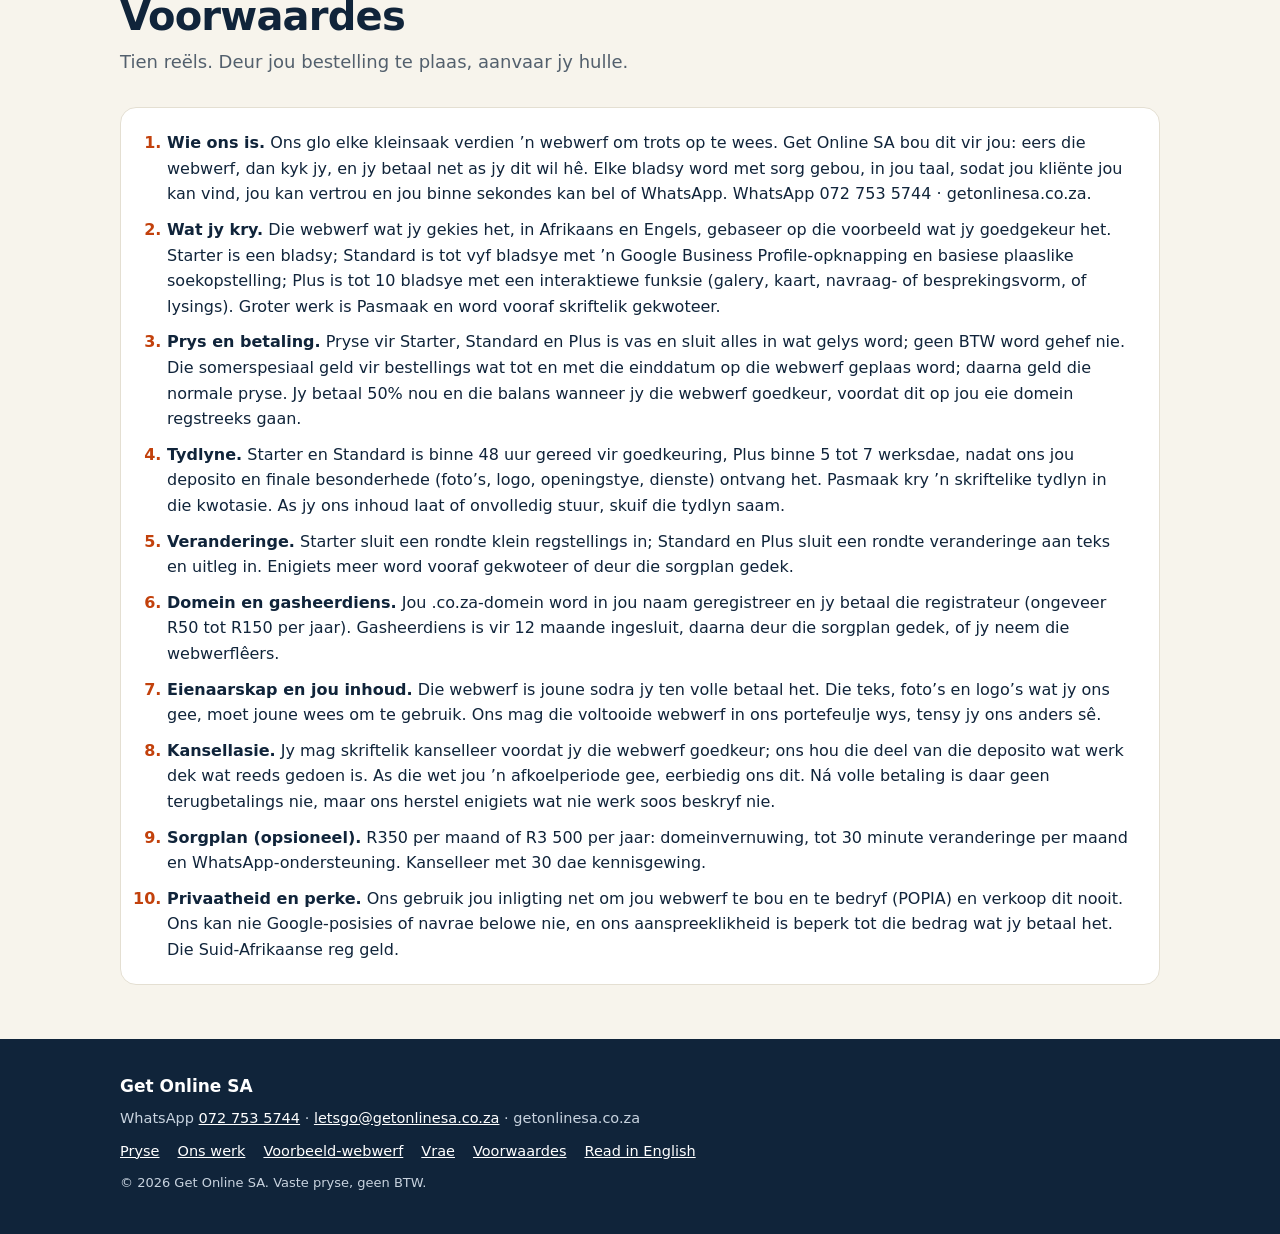
==== commit 0de3cdb9: "Order form: clearer questions (AF)" ====
--- a/af/index.html
+++ b/af/index.html
@@ -172,6 +172,11 @@
 .field label{display:block;font-weight:650;font-size:15px;margin-bottom:5px}
 .field input,.field textarea{width:100%;min-height:48px;border:2px solid var(--line);border-radius:12px;padding:10px 14px;font:inherit;background:#fff;color:var(--ink)}
 .field textarea{min-height:92px;resize:vertical}
+.field .hint{display:block;font-weight:400;font-size:14px;color:var(--muted);margin-top:2px}
+.lbl{display:block;font-weight:650;font-size:15px;margin-bottom:8px}
+.goalbox{margin:2px 0 16px}
+.goals{display:grid;gap:10px 18px}
+@media(min-width:640px){.goals{grid-template-columns:1fr 1fr}}
 .field input[aria-invalid="true"],.field textarea[aria-invalid="true"]{border-color:var(--bad)}
 .two{display:grid;gap:14px}
 @media(min-width:640px){.two{grid-template-columns:1fr 1fr}}
@@ -444,8 +449,23 @@
             <div class="field"><label for="f_email">E-pos *</label><input id="f_email" name="email" type="email" inputmode="email" autocomplete="email" required></div>
             <div class="field"><label for="f_cell">Selnommer *</label><input id="f_cell" name="cell" type="tel" inputmode="tel" autocomplete="tel" required></div>
           </div>
-          <div class="field"><label for="f_ref">Voorbeeld-verwysing (as ons jou ’n voorbeeld gestuur het)</label><input id="f_ref" name="ref" autocomplete="off"></div>
-          <div class="field"><label for="f_msg">Iets wat ons moet weet? (opsioneel)</label><textarea id="f_msg" name="message"></textarea></div>
+          <div class="field"><label for="f_about">Wat doen jou besigheid, en in watter dorp? *<small class="hint">Bv. loodgieter in Robertson, gastehuis in McGregor, haarsalon in Montagu.</small></label><input id="f_about" name="about" autocomplete="off" required></div>
+          <div class="goalbox">
+            <span class="lbl" id="goalsLbl">Wat moet jou webwerf vir jou doen? (opsioneel)</span>
+            <div class="goals" role="group" aria-labelledby="goalsLbl">
+              <label class="tick"><input type="checkbox" name="goal"><span>Meer bel- en WhatsApp-navrae</span></label>
+              <label class="tick"><input type="checkbox" name="goal"><span>Kwotasie- of navraagvorm</span></label>
+              <label class="tick"><input type="checkbox" name="goal"><span>Ons werk, produkte of dienste wys</span></label>
+              <label class="tick"><input type="checkbox" name="goal"><span>Besprekings neem</span></label>
+              <label class="tick"><input type="checkbox" name="goal"><span>Pryse of ’n spyskaart wys</span></label>
+              <label class="tick"><input type="checkbox" name="goal"><span>Produkte aanlyn verkoop (word apart gekwoteer)</span></label>
+            </div>
+          </div>
+          <div class="two">
+            <div class="field"><label for="f_online">Jou huidige webwerf, Facebook- of Google-blad<small class="hint">Opsioneel. Plak die skakel as jy een het.</small></label><input id="f_online" name="online" autocomplete="url" inputmode="url"></div>
+            <div class="field"><label for="f_domain">Domeinnaam wat jy wil hê<small class="hint">Opsioneel, bv. jouplaas.co.za, of sê as jy reeds een het.</small></label><input id="f_domain" name="domain" autocomplete="off"></div>
+          </div>
+          <input type="hidden" id="f_ref" name="ref">
           <div class="hp" aria-hidden="true"><label>Website <input name="company_website" tabindex="-1" autocomplete="off"></label></div>
         </fieldset>
 
@@ -710,7 +730,10 @@
       t("E-pos: ","Email: ") + v.email,
       t("Sel: ","Cell: ") + v.cell,
       v.ref ? (t("Voorbeeld-verwysing: ","Demo reference: ") + v.ref) : "",
-      v.message ? (t("Boodskap: ","Message: ") + v.message) : "",
+      t("Wat die besigheid doen: ","What the business does: ") + v.about,
+      v.goals.length ? (t("Webwerf moet help met: ","Website should help with: ") + v.goals.join("; ")) : "",
+      v.online ? (t("Huidige webwerf/blad: ","Current website/page: ") + v.online) : "",
+      v.domain ? (t("Domeinnaam: ","Domain name: ") + v.domain) : "",
       t("Ek het die voorwaardes gelees en aanvaar (","I have read and accept the terms (") + when + ")."
     ].filter(Boolean).join("\n");
   }
@@ -727,12 +750,15 @@
     e.preventDefault();
     var o = order();
     var v = { business: $("#f_biz").value.trim(), name: $("#f_name").value.trim(), email: $("#f_email").value.trim(),
-              cell: $("#f_cell").value.trim(), ref: $("#f_ref").value.trim(), message: $("#f_msg").value.trim() };
+              cell: $("#f_cell").value.trim(), ref: $("#f_ref").value.trim(),
+              about: $("#f_about").value.trim(), online: $("#f_online").value.trim(), domain: $("#f_domain").value.trim(),
+              goals: $$("input[name=goal]:checked").map(function(i){ return i.parentNode.textContent.trim(); }) };
     var msgs = [], bad = [];
     if(o.total === 0){ msgs.push(t("Merk ten minste een produk.","Tick at least one product.")); bad.push(el.s); }
     if(el.c.checked && !o.hasSite){ msgs.push(t("Die sorgplan geld saam met ’n webwerf. Kies ’n webwerf of haal die sorgplan af.","The care plan comes with a website. Choose a website or untick the care plan.")); bad.push(el.c); }
     if(!v.business){ msgs.push(t("Vul jou besigheidsnaam in.","Enter your business name.")); bad.push($("#f_biz")); }
     if(!v.name){ msgs.push(t("Vul jou naam in.","Enter your name.")); bad.push($("#f_name")); }
+    if(!v.about){ msgs.push(t("Sê vir ons wat jou besigheid doen en in watter dorp.","Tell us what your business does and in which town.")); bad.push($("#f_about")); }
     if(!/^[^\s@]+@[^\s@]+\.[^\s@]{2,}$/.test(v.email)){ msgs.push(t("Vul ’n geldige e-posadres in.","Enter a valid email address.")); bad.push($("#f_email")); }
     if(v.cell.replace(/\D/g,"").length < 9){ msgs.push(t("Vul ’n geldige selnommer in.","Enter a valid cell number.")); bad.push($("#f_cell")); }
     if(!$("#f_terms").checked){ msgs.push(t("Aanvaar eers die voorwaardes.","Please accept the terms first.")); bad.push($("#f_terms")); }
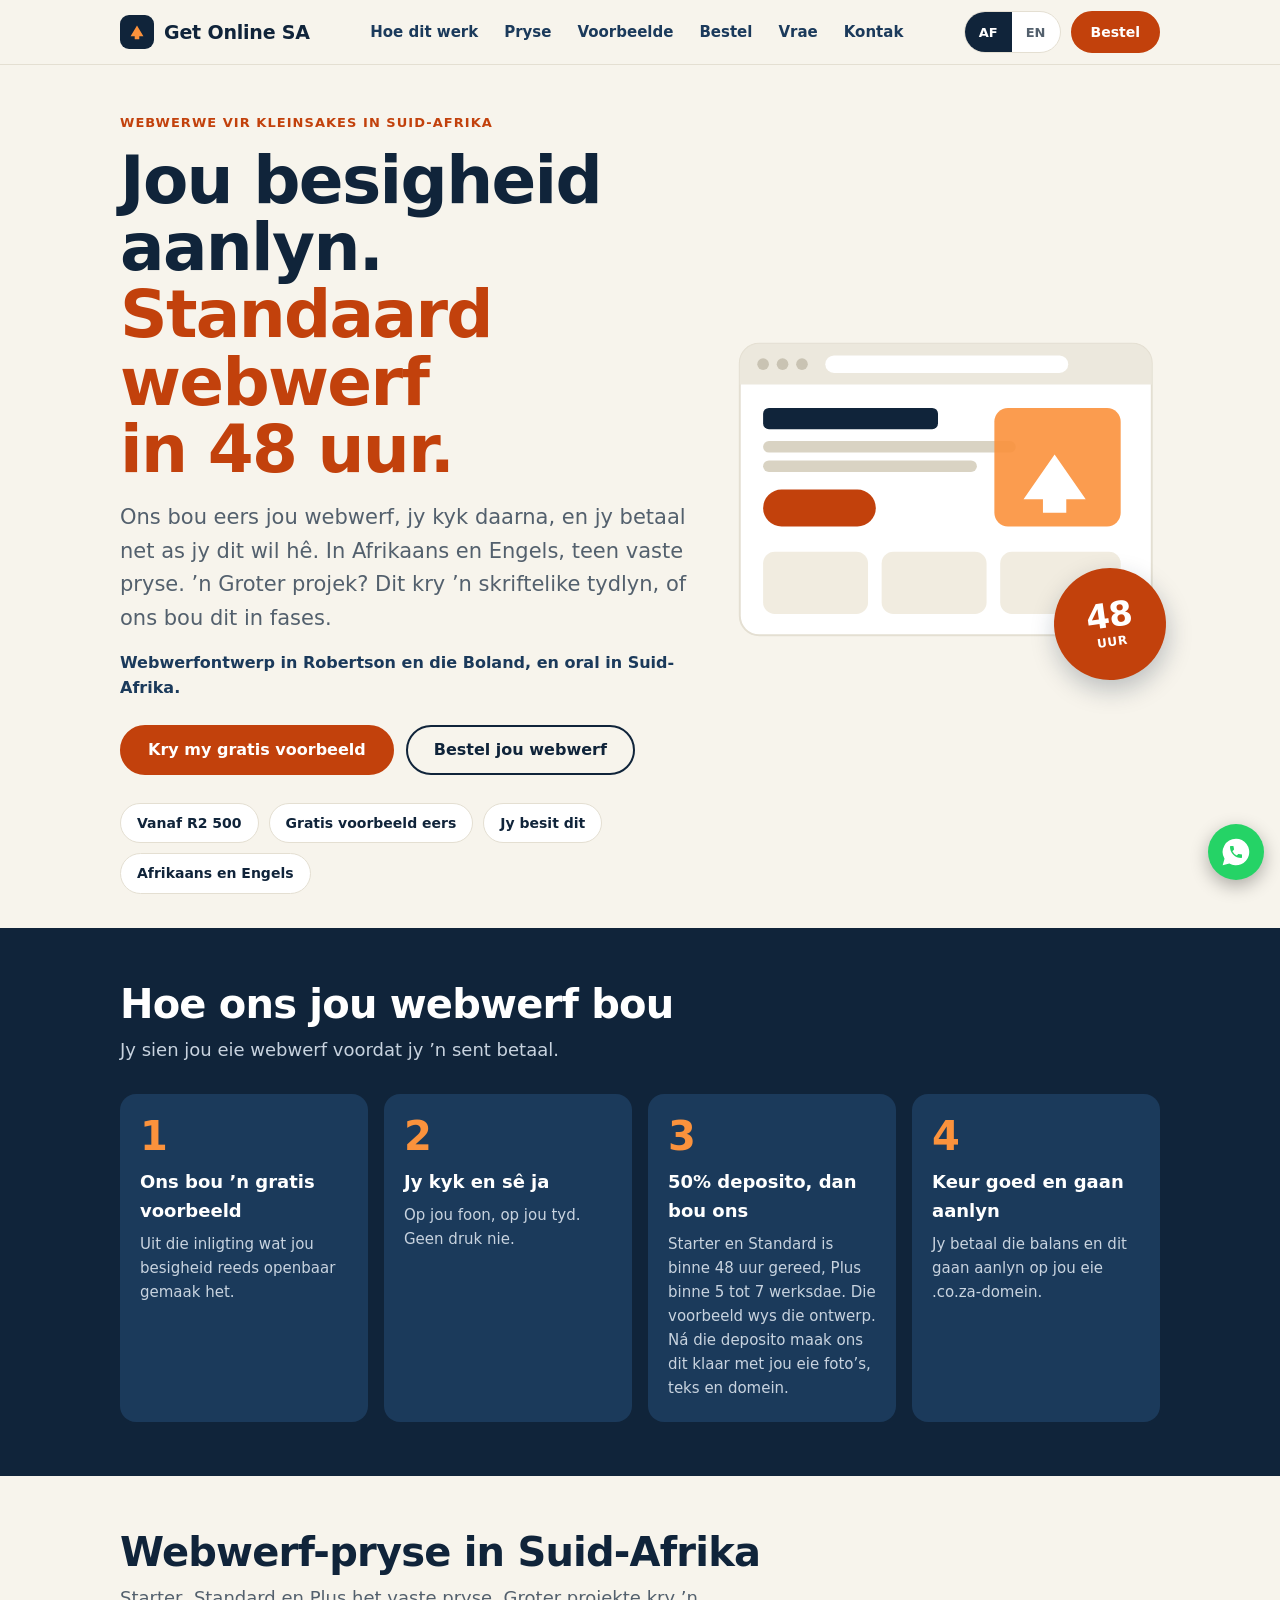
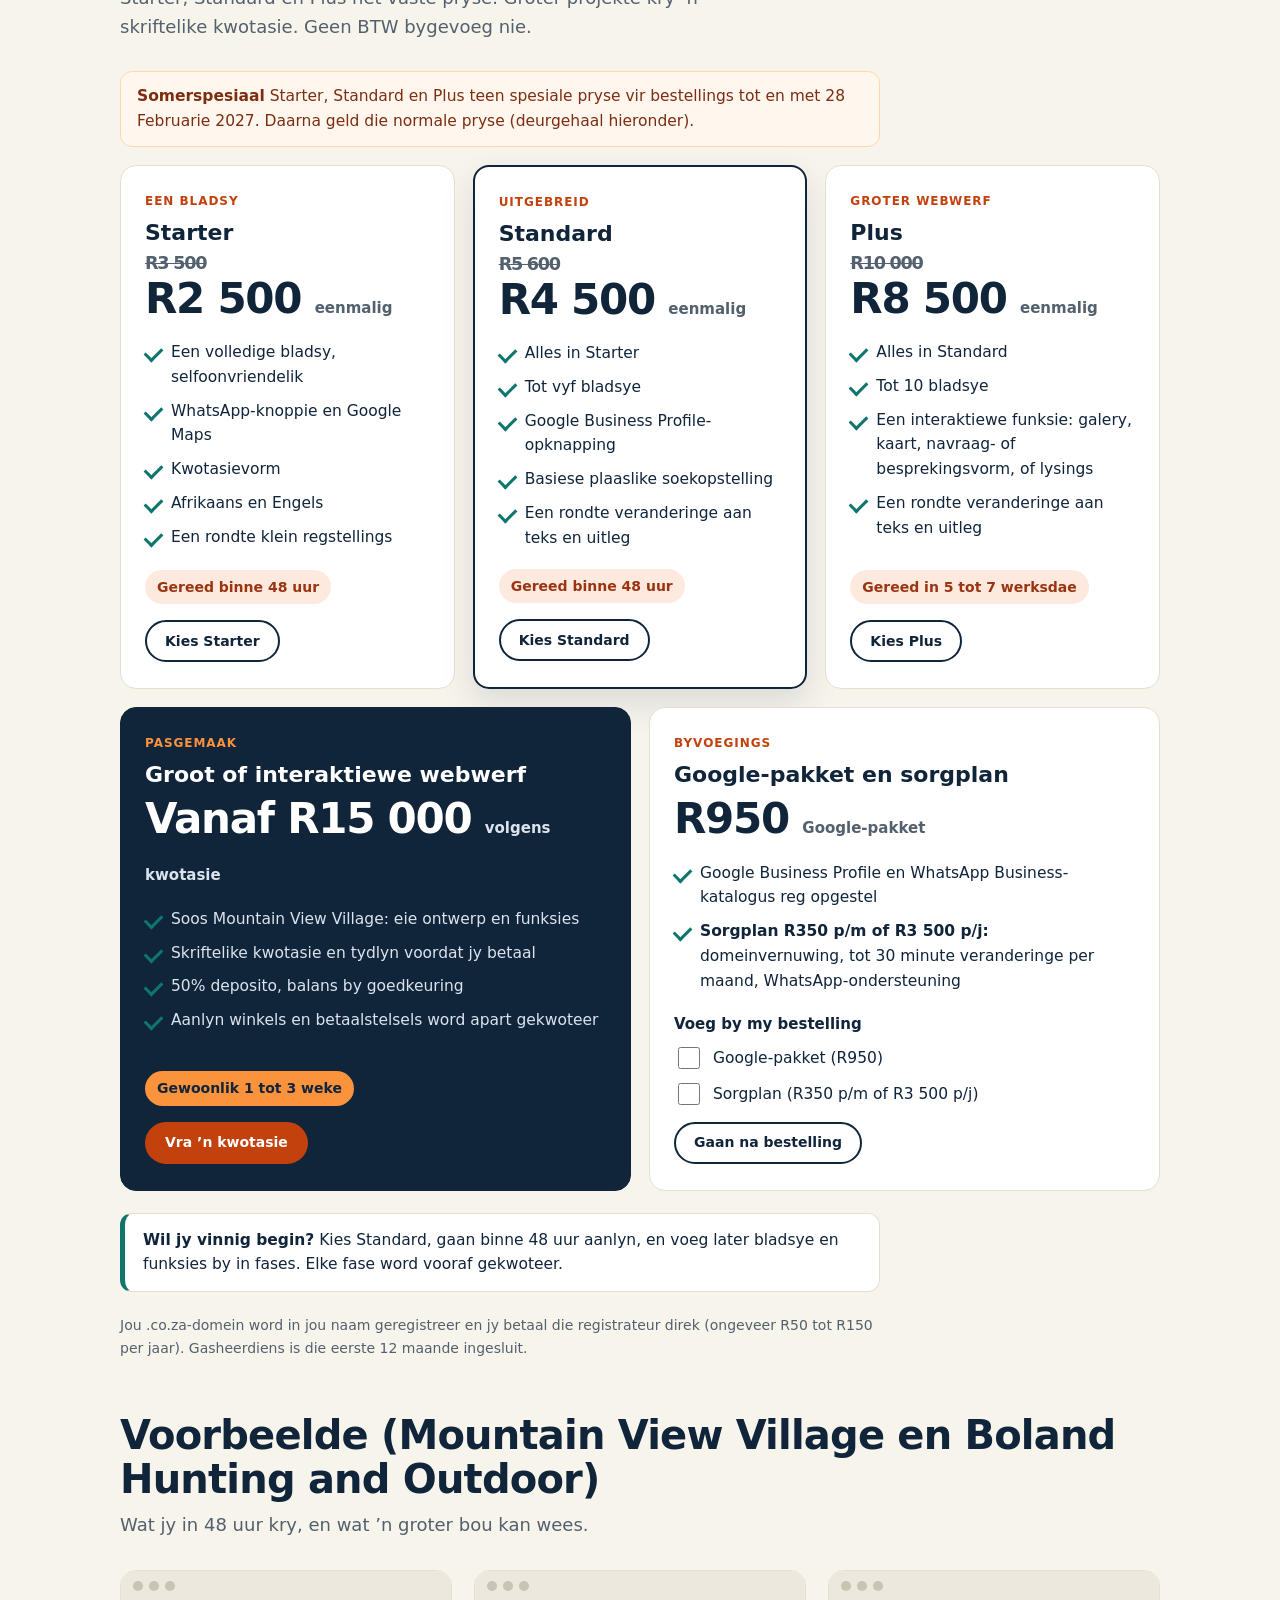
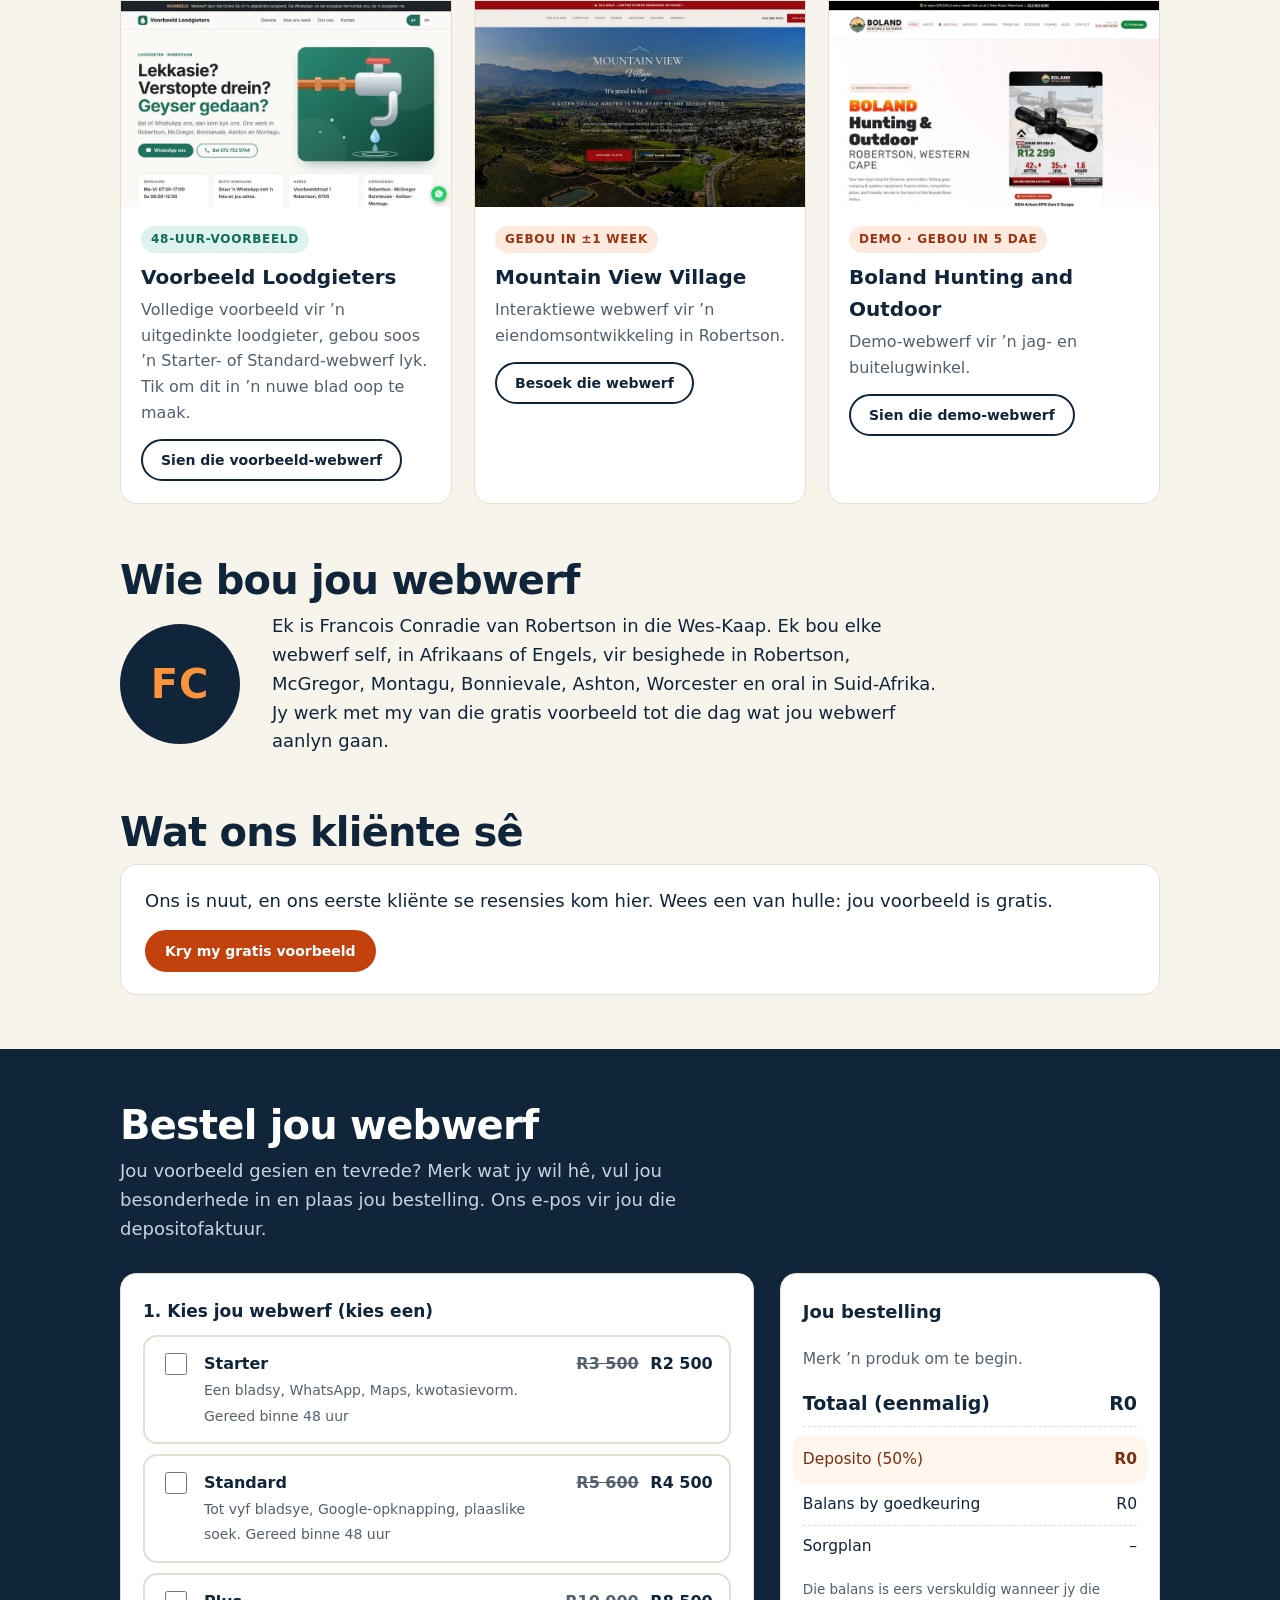
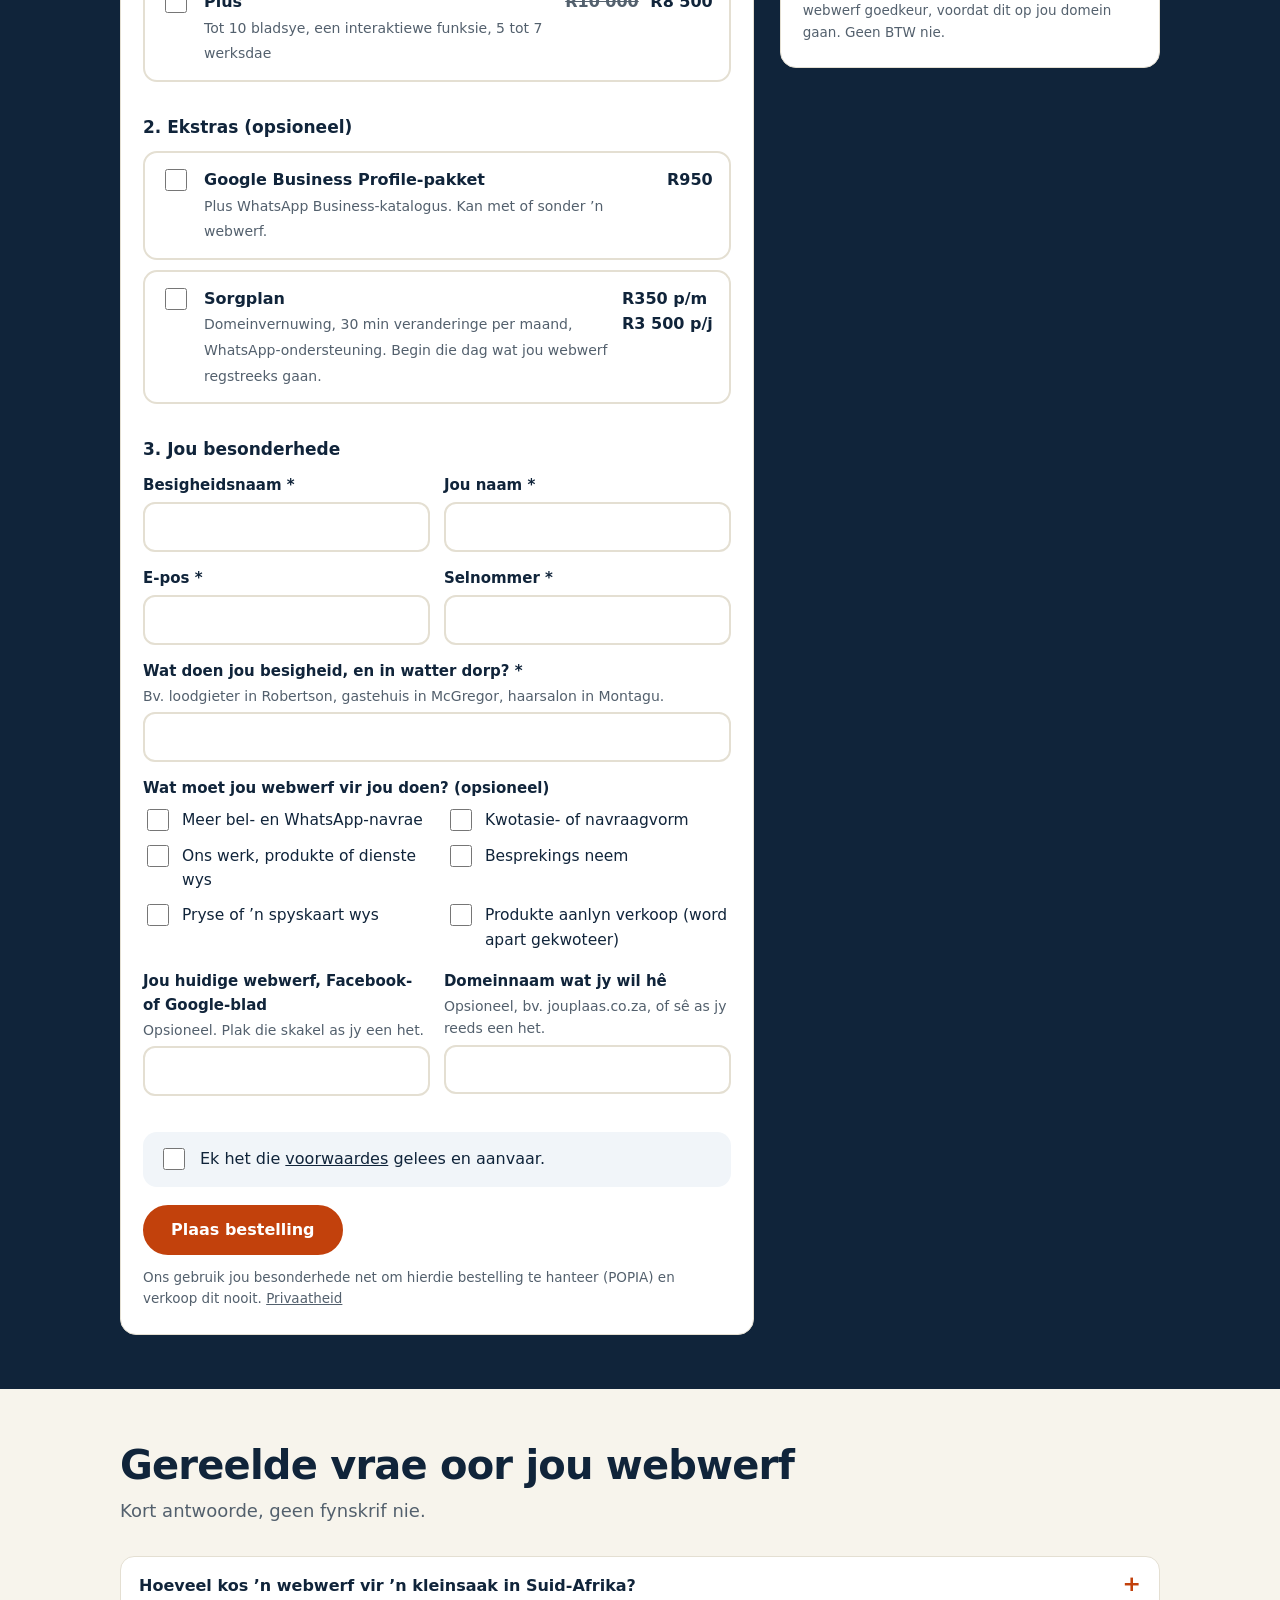
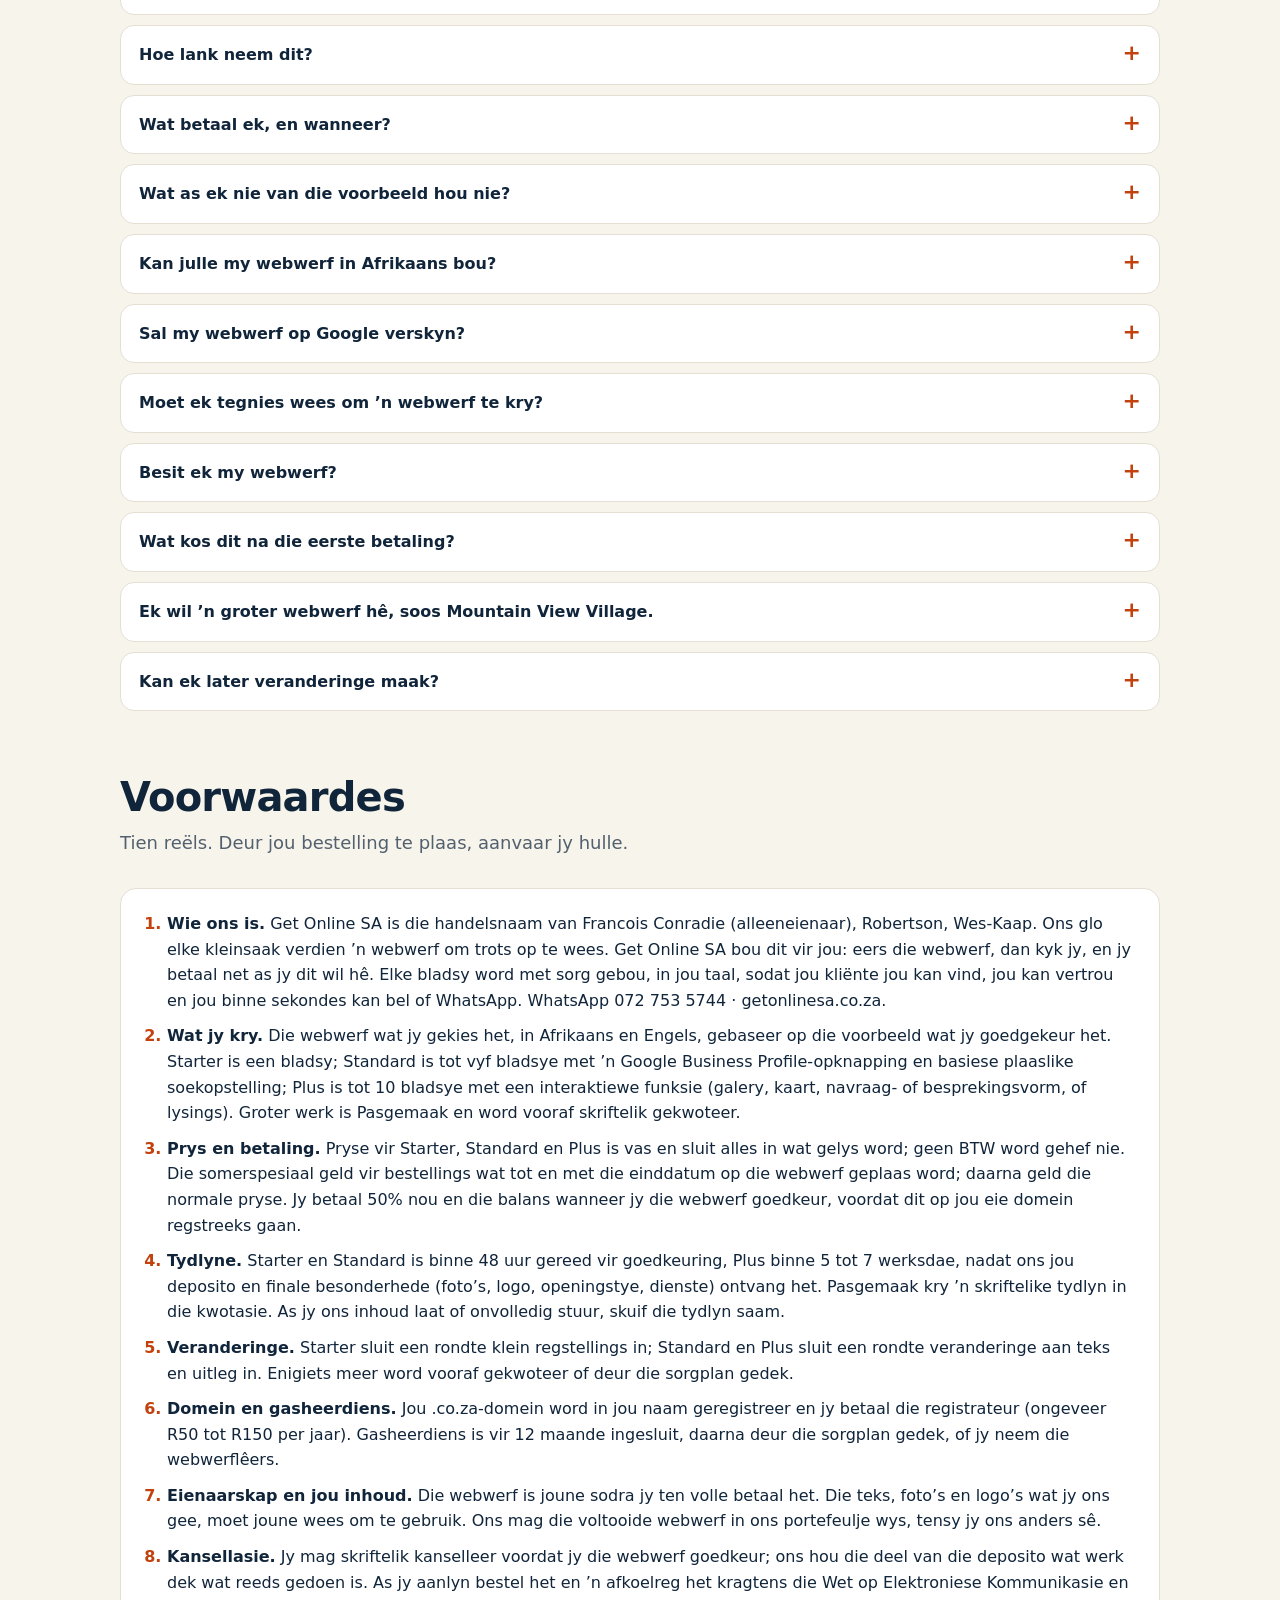
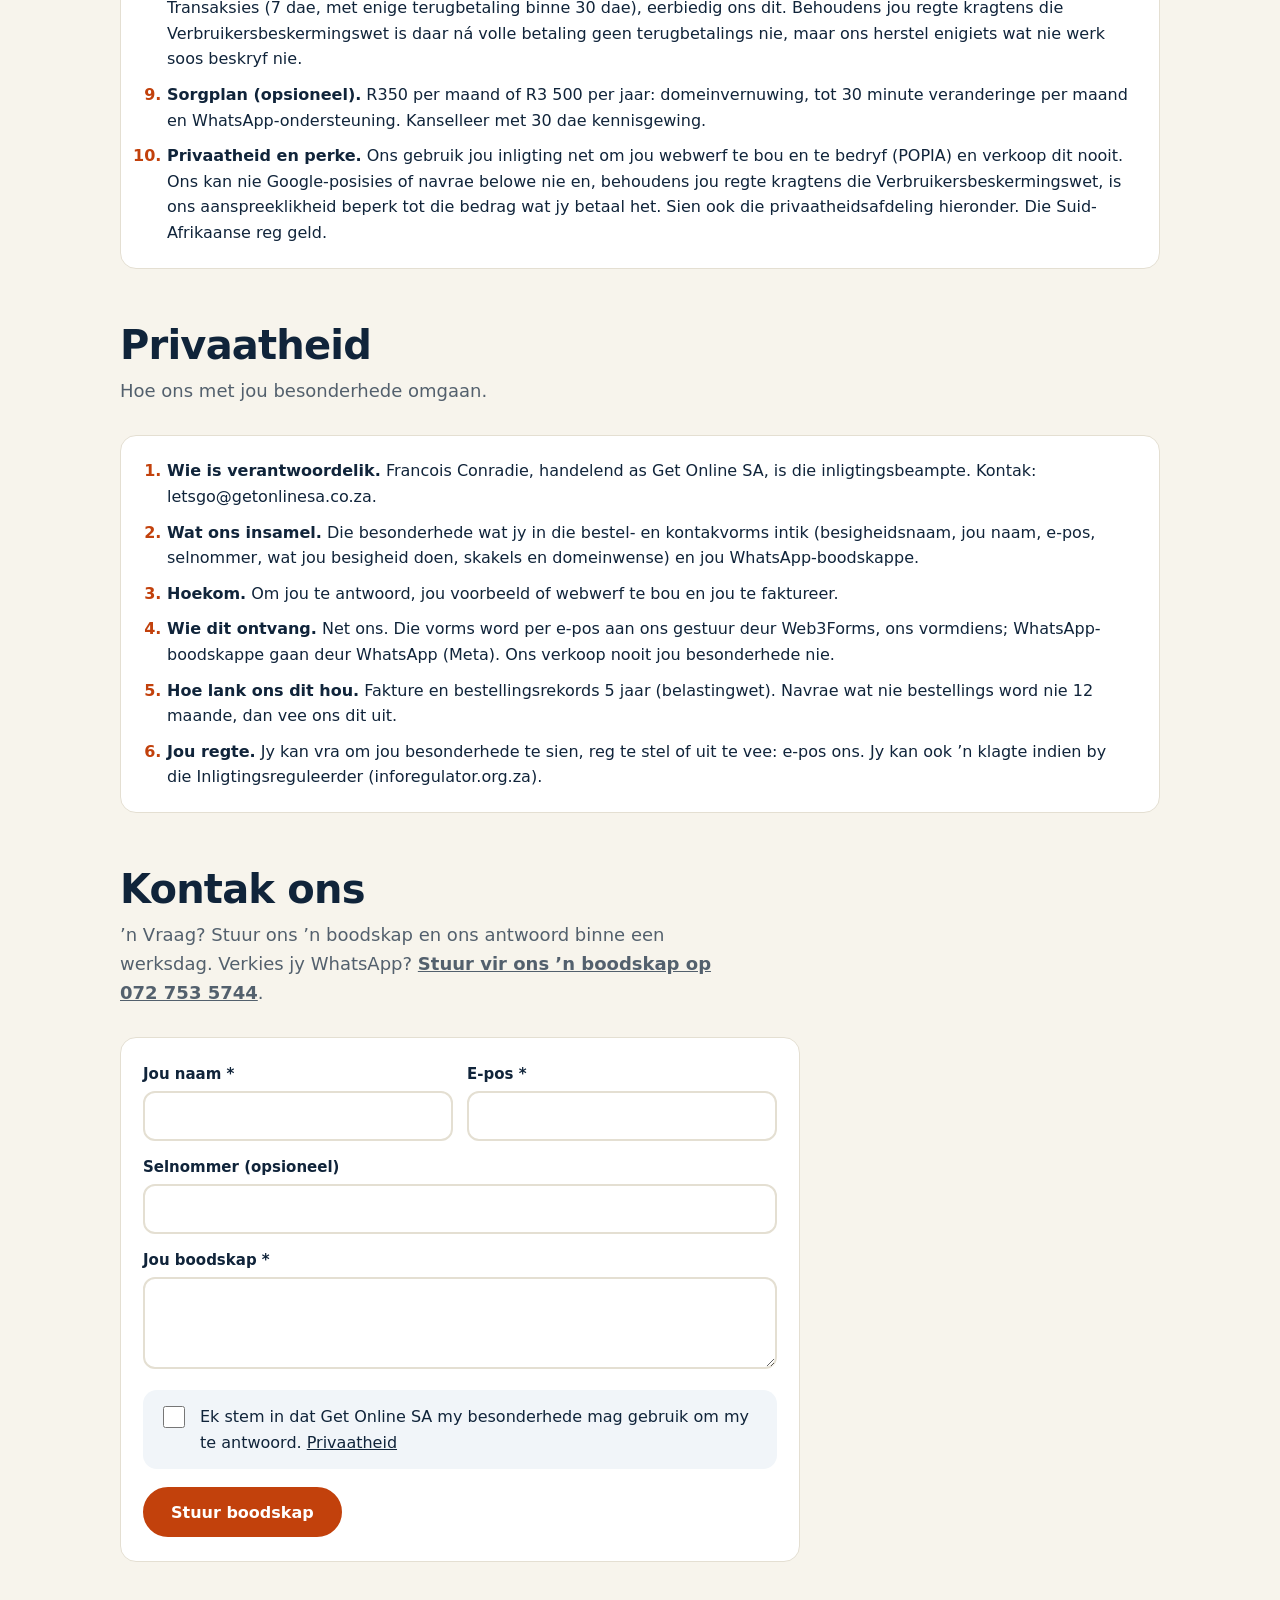
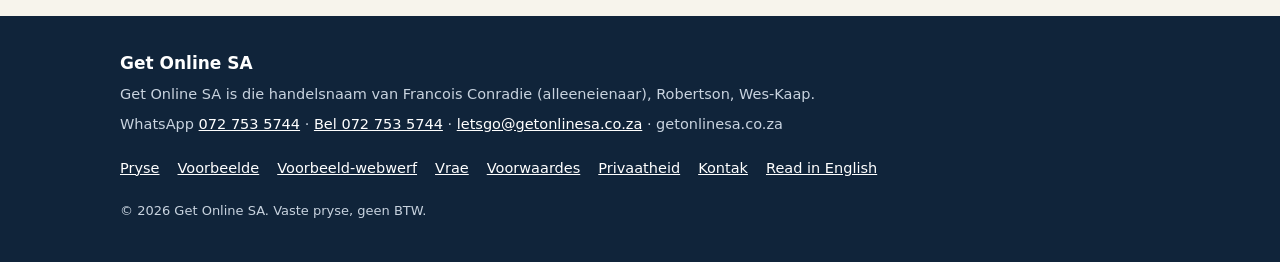
==== commit e06a2c23: "Site update: free demo CTA, email forms, contact form, floating WhatsApp, reviews, privacy - Orders " ====
--- a/af/index.html
+++ b/af/index.html
@@ -29,7 +29,7 @@
 <meta name="twitter:title" content="Webwerf Laat Maak vir Kleinsakes in Suid-Afrika | Get Online SA">
 <meta name="twitter:description" content="Ons bou eers jou webwerf, jy kyk, en jy betaal net as jy dit wil hê. Vaste pryse, standaard webwerwe binne 48 uur.">
 <meta name="twitter:image" content="https://getonlinesa.co.za/assets/og-af.jpg">
-<script type="application/ld+json">{"@context":"https://schema.org","@graph":[{"@type":"ProfessionalService","@id":"https://getonlinesa.co.za/#business","name":"Get Online SA","url":"https://getonlinesa.co.za/","logo":"https://getonlinesa.co.za/assets/logo-512.png","image":"https://getonlinesa.co.za/assets/og-af.jpg","description":"Webwerf laat maak vir kleinsakes in Suid-Afrika. Ons bou eers die webwerf, jy kyk, en jy betaal net as jy dit wil hê. Afrikaans en Engels, vaste pryse, standaard webwerwe binne 48 uur.","telephone":"+27727535744","email":"letsgo@getonlinesa.co.za","areaServed":{"@type":"Country","name":"South Africa"},"address":{"@type":"PostalAddress","addressLocality":"Robertson","addressRegion":"Western Cape","addressCountry":"ZA"},"knowsLanguage":["af","en"],"serviceType":"Webwerf-ontwerp","priceRange":"R2 500 - R15 000+","hasOfferCatalog":{"@type":"OfferCatalog","name":"Webwerf-ontwerp","itemListElement":[{"@type":"Offer","name":"Starter-webwerf (een bladsy)","price":"2500","priceCurrency":"ZAR","availability":"https://schema.org/InStock","url":"https://getonlinesa.co.za/af/#prices","priceSpecification":{"@type":"PriceSpecification","price":"2500","priceCurrency":"ZAR","valueAddedTaxIncluded":false},"priceValidUntil":"2027-02-28"},{"@type":"Offer","name":"Standard-webwerf (tot vyf bladsye)","price":"4500","priceCurrency":"ZAR","availability":"https://schema.org/InStock","url":"https://getonlinesa.co.za/af/#prices","priceSpecification":{"@type":"PriceSpecification","price":"4500","priceCurrency":"ZAR","valueAddedTaxIncluded":false},"priceValidUntil":"2027-02-28"},{"@type":"Offer","name":"Plus-webwerf (tot 10 bladsye met een interaktiewe funksie)","price":"8500","priceCurrency":"ZAR","availability":"https://schema.org/InStock","url":"https://getonlinesa.co.za/af/#prices","priceSpecification":{"@type":"PriceSpecification","price":"8500","priceCurrency":"ZAR","valueAddedTaxIncluded":false},"priceValidUntil":"2027-02-28"}]}},{"@type":"WebSite","@id":"https://getonlinesa.co.za/#website","url":"https://getonlinesa.co.za/","name":"Get Online SA","inLanguage":["en","af"],"publisher":{"@id":"https://getonlinesa.co.za/#business"}},{"@type":"WebPage","@id":"https://getonlinesa.co.za/af/#webpage","url":"https://getonlinesa.co.za/af/","name":"Webwerf Laat Maak vir Kleinsakes in Suid-Afrika | Get Online SA","description":"Get Online SA bou webwerwe vir kleinsakes in Suid-Afrika. Gratis voorbeeld eers, betaal net as jy dit wil hê. Vaste pryse, standaard webwerf in 48 uur.","inLanguage":"af","isPartOf":{"@id":"https://getonlinesa.co.za/#website"},"about":{"@id":"https://getonlinesa.co.za/#business"},"primaryImageOfPage":{"@type":"ImageObject","url":"https://getonlinesa.co.za/assets/og-af.jpg","width":1200,"height":630}},{"@type":"FAQPage","@id":"https://getonlinesa.co.za/af/#faq","inLanguage":"af","mainEntity":[{"@type":"Question","name":"Hoeveel kos ’n webwerf vir ’n kleinsaak in Suid-Afrika?","acceptedAnswer":{"@type":"Answer","text":"Starter (een bladsy) kos R2 500, Standard (tot vyf bladsye) R4 500 en Plus (tot 10 bladsye met een interaktiewe funksie) R8 500, eenmalig en sonder BTW. Groter of interaktiewe webwerwe is Pasmaak, vanaf R15 000 volgens skriftelike kwotasie. Ekstras: Google-pakket R950, sorgplan R350 per maand of R3 500 per jaar. Dit is somerspesiaal-pryse vir bestellings tot en met 28 Februarie 2027; die normale pryse is R3 500, R5 600 en R10 000."}},{"@type":"Question","name":"Hoe lank neem dit?","acceptedAnswer":{"@type":"Answer","text":"Starter en Standard: binne 48 uur nadat ons jou deposito en finale besonderhede (foto’s, logo, openingstye, dienste) ontvang het. Plus: 5 tot 7 werksdae. Pasmaak: gewoonlik 1 tot 3 weke, met die tydlyn skriftelik in die kwotasie."}},{"@type":"Question","name":"Wat betaal ek, en wanneer?","acceptedAnswer":{"@type":"Answer","text":"Die voorbeeld is gratis. As jy ja sê, betaal jy 50% deposito en ons bou jou webwerf. Jy betaal die balans wanneer jy die klaar webwerf goedkeur, voordat dit op jou eie domein regstreeks gaan."}},{"@type":"Question","name":"Wat as ek nie van die voorbeeld hou nie?","acceptedAnswer":{"@type":"Answer","text":"Dan sê jy net nee en jy betaal niks. Die voorbeeld is gratis."}},{"@type":"Question","name":"Kan julle my webwerf in Afrikaans bou?","acceptedAnswer":{"@type":"Answer","text":"Ja. Elke Get Online SA-webwerf kom in Afrikaans en Engels, sodat jou kliënte dit kan lees in die taal wat hulle verkies."}},{"@type":"Question","name":"Sal my webwerf op Google verskyn?","acceptedAnswer":{"@type":"Answer","text":"Ons bou elke webwerf sodat Google dit kan lees: selfoonvriendelik, met duidelike bladsytitels en beskrywings. Standard sluit ’n Google Business Profile-opknapping en basiese plaaslike soekopstelling in. Niemand kan ’n Google-posisie belowe nie en ons doen dit ook nie, maar ’n webwerf wat reg gebou is, saam met ’n goeie Google Business Profile, is hoe kleinsakes gevind word."}},{"@type":"Question","name":"Moet ek tegnies wees om ’n webwerf te kry?","acceptedAnswer":{"@type":"Answer","text":"Nee. Jy stuur ons foto’s, jou logo, openingstye en dienste (of ons gebruik wat jou besigheid reeds openbaar gemaak het), en ons doen die res, insluitend die domein- en gasheeropstelling."}},{"@type":"Question","name":"Besit ek my webwerf?","acceptedAnswer":{"@type":"Answer","text":"Ja, sodra jy ten volle betaal het. Jou domein word in jou eie naam geregistreer."}},{"@type":"Question","name":"Wat kos dit na die eerste betaling?","acceptedAnswer":{"@type":"Answer","text":"Net die domein (ongeveer R50 tot R150 per jaar, direk aan die registrateur). Gasheerdiens is 12 maande ingesluit. Daarna dek die sorgplan dit, of jy neem die lêers."}},{"@type":"Question","name":"Ek wil ’n groter webwerf hê, soos Mountain View Village.","acceptedAnswer":{"@type":"Answer","text":"Sê vir ons wat jy nodig het. Plus (R8 500) dek tot 10 bladsye met een interaktiewe funksie. Groter as dit is Pasmaak, vanaf R15 000 volgens kwotasie, met ’n skriftelike tydlyn voordat jy betaal. Jy kan ook met Standard begin, binne 48 uur aanlyn gaan, en later in fases uitbrei."}},{"@type":"Question","name":"Kan ek later veranderinge maak?","acceptedAnswer":{"@type":"Answer","text":"Een rondte is ingesluit. Daarna kan jy die sorgplan neem (30 minute veranderinge per maand) of ons kwoteer vooraf."}}]}]}</script>
+<script type="application/ld+json">{"@context":"https://schema.org","@graph":[{"@type":"ProfessionalService","@id":"https://getonlinesa.co.za/#business","name":"Get Online SA","url":"https://getonlinesa.co.za/","logo":"https://getonlinesa.co.za/assets/logo-512.png","image":"https://getonlinesa.co.za/assets/og-af.jpg","description":"Webwerf laat maak vir kleinsakes in Suid-Afrika. Ons bou eers die webwerf, jy kyk, en jy betaal net as jy dit wil hê. Afrikaans en Engels, vaste pryse, standaard webwerwe binne 48 uur.","telephone":"+27727535744","email":"letsgo@getonlinesa.co.za","areaServed":[{"@type":"City","name":"Robertson"},{"@type":"City","name":"McGregor"},{"@type":"City","name":"Montagu"},{"@type":"City","name":"Bonnievale"},{"@type":"City","name":"Ashton"},{"@type":"City","name":"Worcester"},{"@type":"Country","name":"South Africa"}],"address":{"@type":"PostalAddress","addressLocality":"Robertson","addressRegion":"Western Cape","addressCountry":"ZA"},"knowsLanguage":["af","en"],"serviceType":"Webwerf-ontwerp","priceRange":"R2 500 - R15 000+","hasOfferCatalog":{"@type":"OfferCatalog","name":"Webwerf-ontwerp","itemListElement":[{"@type":"Offer","name":"Starter-webwerf (een bladsy)","price":"2500","priceCurrency":"ZAR","availability":"https://schema.org/InStock","url":"https://getonlinesa.co.za/af/#prices","priceSpecification":{"@type":"PriceSpecification","price":"2500","priceCurrency":"ZAR","valueAddedTaxIncluded":false},"priceValidUntil":"2027-02-28"},{"@type":"Offer","name":"Standard-webwerf (tot vyf bladsye)","price":"4500","priceCurrency":"ZAR","availability":"https://schema.org/InStock","url":"https://getonlinesa.co.za/af/#prices","priceSpecification":{"@type":"PriceSpecification","price":"4500","priceCurrency":"ZAR","valueAddedTaxIncluded":false},"priceValidUntil":"2027-02-28"},{"@type":"Offer","name":"Plus-webwerf (tot 10 bladsye met een interaktiewe funksie)","price":"8500","priceCurrency":"ZAR","availability":"https://schema.org/InStock","url":"https://getonlinesa.co.za/af/#prices","priceSpecification":{"@type":"PriceSpecification","price":"8500","priceCurrency":"ZAR","valueAddedTaxIncluded":false},"priceValidUntil":"2027-02-28"}]},"founder":{"@type":"Person","name":"Francois Conradie"},"contactPoint":{"@type":"ContactPoint","contactType":"customer service","telephone":"+27727535744","email":"letsgo@getonlinesa.co.za","availableLanguage":["af","en"]}},{"@type":"WebSite","@id":"https://getonlinesa.co.za/#website","url":"https://getonlinesa.co.za/","name":"Get Online SA","inLanguage":["en","af"],"publisher":{"@id":"https://getonlinesa.co.za/#business"}},{"@type":"WebPage","@id":"https://getonlinesa.co.za/af/#webpage","url":"https://getonlinesa.co.za/af/","name":"Webwerf Laat Maak vir Kleinsakes in Suid-Afrika | Get Online SA","description":"Get Online SA bou webwerwe vir kleinsakes in Suid-Afrika. Gratis voorbeeld eers, betaal net as jy dit wil hê. Vaste pryse, standaard webwerf in 48 uur.","inLanguage":"af","isPartOf":{"@id":"https://getonlinesa.co.za/#website"},"about":{"@id":"https://getonlinesa.co.za/#business"},"primaryImageOfPage":{"@type":"ImageObject","url":"https://getonlinesa.co.za/assets/og-af.jpg","width":1200,"height":630}},{"@type":"FAQPage","@id":"https://getonlinesa.co.za/af/#faq","inLanguage":"af","mainEntity":[{"@type":"Question","name":"Hoeveel kos ’n webwerf vir ’n kleinsaak in Suid-Afrika?","acceptedAnswer":{"@type":"Answer","text":"Starter (een bladsy) kos R2 500, Standard (tot vyf bladsye) R4 500 en Plus (tot 10 bladsye met een interaktiewe funksie) R8 500, eenmalig en sonder BTW. Groter of interaktiewe webwerwe is Pasgemaak, vanaf R15 000 volgens skriftelike kwotasie. Ekstras: Google-pakket R950, sorgplan R350 per maand of R3 500 per jaar. Dit is somerspesiaal-pryse vir bestellings tot en met 28 Februarie 2027; die normale pryse is R3 500, R5 600 en R10 000."}},{"@type":"Question","name":"Hoe lank neem dit?","acceptedAnswer":{"@type":"Answer","text":"Starter en Standard: binne 48 uur nadat ons jou deposito en finale besonderhede (foto’s, logo, openingstye, dienste) ontvang het. Plus: 5 tot 7 werksdae. Pasgemaak: gewoonlik 1 tot 3 weke, met die tydlyn skriftelik in die kwotasie."}},{"@type":"Question","name":"Wat betaal ek, en wanneer?","acceptedAnswer":{"@type":"Answer","text":"Die voorbeeld is gratis. As jy ja sê, betaal jy 50% deposito en ons bou jou webwerf. Jy betaal die balans wanneer jy die klaar webwerf goedkeur, voordat dit op jou eie domein regstreeks gaan."}},{"@type":"Question","name":"Wat as ek nie van die voorbeeld hou nie?","acceptedAnswer":{"@type":"Answer","text":"Dan sê jy net nee en jy betaal niks. Die voorbeeld is gratis."}},{"@type":"Question","name":"Kan julle my webwerf in Afrikaans bou?","acceptedAnswer":{"@type":"Answer","text":"Ja. Elke Get Online SA-webwerf kom in Afrikaans en Engels, sodat jou kliënte dit kan lees in die taal wat hulle verkies."}},{"@type":"Question","name":"Sal my webwerf op Google verskyn?","acceptedAnswer":{"@type":"Answer","text":"Ons bou elke webwerf sodat Google dit kan lees: selfoonvriendelik, met duidelike bladsytitels en beskrywings. Standard sluit ’n Google Business Profile-opknapping en basiese plaaslike soekopstelling in. Niemand kan ’n Google-posisie belowe nie en ons doen dit ook nie, maar ’n webwerf wat reg gebou is, saam met ’n goeie Google Business Profile, is hoe kleinsakes gevind word. Google se verifikasietye word deur Google bepaal en kan langer as 48 uur neem."}},{"@type":"Question","name":"Moet ek tegnies wees om ’n webwerf te kry?","acceptedAnswer":{"@type":"Answer","text":"Nee. Jy stuur ons foto’s, jou logo, openingstye en dienste (of ons gebruik wat jou besigheid reeds openbaar gemaak het), en ons doen die res, insluitend die domein- en gasheeropstelling."}},{"@type":"Question","name":"Besit ek my webwerf?","acceptedAnswer":{"@type":"Answer","text":"Ja, sodra jy ten volle betaal het. Jou domein word in jou eie naam geregistreer."}},{"@type":"Question","name":"Wat kos dit na die eerste betaling?","acceptedAnswer":{"@type":"Answer","text":"Net die domein (ongeveer R50 tot R150 per jaar, direk aan die registrateur). Gasheerdiens is 12 maande ingesluit. Daarna dek die sorgplan dit, of jy neem die lêers."}},{"@type":"Question","name":"Ek wil ’n groter webwerf hê, soos Mountain View Village.","acceptedAnswer":{"@type":"Answer","text":"Sê vir ons wat jy nodig het. Plus (R8 500) dek tot 10 bladsye met een interaktiewe funksie. Groter as dit is Pasgemaak, vanaf R15 000 volgens kwotasie, met ’n skriftelike tydlyn voordat jy betaal. Jy kan ook met Standard begin, binne 48 uur aanlyn gaan, en later in fases uitbrei."}},{"@type":"Question","name":"Kan ek later veranderinge maak?","acceptedAnswer":{"@type":"Answer","text":"Een rondte is ingesluit. Daarna kan jy die sorgplan neem (30 minute veranderinge per maand) of ons kwoteer vooraf."}}]}]}</script>
 <style>
 :root{
   --ink:#10243a;--ink-2:#1b3a5b;--muted:#53606d;--paper:#f7f4ec;--card:#ffffff;--line:#e4dfd2;
@@ -226,6 +226,27 @@
 .mbar .btn{flex:1;padding:0 10px;min-height:48px}
 @media(min-width:880px){.mbar{display:none}body{padding-bottom:0}}
 @media(prefers-reduced-motion:reduce){html{scroll-behavior:auto}}
+
+/* additions 26 Oct 2026 */
+section[id]{scroll-margin-top:72px}
+.sub a{font-weight:700;text-decoration:underline}
+.area{font-weight:650;color:var(--ink-2);margin:-12px 0 24px;max-width:620px}
+.flinks a{display:inline-block;padding:11px 0}
+.who{display:grid;gap:20px;align-items:center;max-width:820px}
+@media(min-width:700px){.who{grid-template-columns:132px 1fr}}
+.who p{margin:0;font-size:18px}
+.avatar{width:120px;height:120px;border-radius:50%;background:var(--ink);color:var(--glow);display:grid;place-items:center;font:850 40px system-ui,sans-serif;letter-spacing:.02em}
+.rv-grid{display:grid;gap:16px}
+@media(min-width:900px){.rv-grid{grid-template-columns:repeat(3,1fr)}.rv-grid .review.empty{grid-column:1/-1}}
+.review{background:var(--card);border:1px solid var(--line);border-radius:var(--radius);padding:22px 24px}
+.review blockquote{margin:0 0 10px;font-size:17px}
+.review .stars{color:var(--accent);font-size:20px;letter-spacing:2px;margin-bottom:6px}
+.review .who-r{margin:0;font-weight:700;color:var(--muted);font-size:15px}
+.review.empty p{margin:0 0 14px;font-size:18px}
+.wa-float{position:fixed;right:16px;bottom:calc(84px + env(safe-area-inset-bottom));width:56px;height:56px;border-radius:50%;background:#25d366;display:grid;place-items:center;box-shadow:0 6px 18px rgba(0,0,0,.3);z-index:70;text-decoration:none}
+.wa-float svg{width:32px;height:32px;fill:#fff}
+@media(min-width:880px){.wa-float{bottom:calc(20px + env(safe-area-inset-bottom))}}
+#contact form.panel{max-width:680px}
 </style>
 </head>
 <body>
@@ -241,9 +262,10 @@
     <nav class="links" aria-label="Hoofkieslys">
       <a href="#how">Hoe dit werk</a>
       <a href="#prices">Pryse</a>
-      <a href="#work">Ons werk</a>
+      <a href="#work">Voorbeelde</a>
       <a href="#order">Bestel</a>
       <a href="#faq">Vrae</a>
+      <a href="#contact">Kontak</a>
     </nav>
     <div class="right">
       <nav class="lang" aria-label="Taal"><a href="/af/" hreflang="af" lang="af" aria-current="page">AF</a><a href="/" hreflang="en" lang="en">EN</a></nav>
@@ -260,9 +282,10 @@
       <span class="eyebrow">Webwerwe vir kleinsakes in Suid-Afrika</span>
       <h1>Jou besigheid aanlyn. <em>Standaard webwerf in&nbsp;48&nbsp;uur.</em></h1>
       <p class="lead">Ons bou eers jou webwerf, jy kyk daarna, en jy betaal net as jy dit wil hê. In Afrikaans en Engels, teen vaste pryse. ’n Groter projek? Dit kry ’n skriftelike tydlyn, of ons bou dit in fases.</p>
+      <p class="area">Webwerfontwerp in Robertson en die Boland, en oral in Suid-Afrika.</p>
       <div class="cta">
-        <a class="btn primary" href="#order">Bestel jou webwerf</a>
-        <a class="btn ghost" data-wa href="#"><svg viewBox="0 0 24 24" aria-hidden="true"><path d="M20 2H4c-1.1 0-2 .9-2 2v18l4-4h14c1.1 0 2-.9 2-2V4c0-1.1-.9-2-2-2z"/></svg>WhatsApp ons</a>
+        <a class="btn primary" data-wa="demo" href="#">Kry my gratis voorbeeld</a>
+        <a class="btn ghost" href="#order">Bestel jou webwerf</a>
       </div>
       <ul class="chips">
         <li>Vanaf <span data-price="starter">R2 500</span></li>
@@ -300,8 +323,8 @@
     <ol class="steps">
       <li class="step"><div class="n">1</div><h3>Ons bou ’n gratis voorbeeld</h3><p>Uit die inligting wat jou besigheid reeds openbaar gemaak het.</p></li>
       <li class="step"><div class="n">2</div><h3>Jy kyk en sê ja</h3><p>Op jou foon, op jou tyd. Geen druk nie.</p></li>
-      <li class="step"><div class="n">3</div><h3>50% deposito, dan bou ons</h3><p>Starter en Standard is binne 48 uur gereed, Plus binne 5 tot 7 werksdae.</p></li>
-      <li class="step"><div class="n">4</div><h3>Goedkeur en gaan regstreeks</h3><p>Jy betaal die balans en dit gaan op jou eie .co.za-domein.</p></li>
+      <li class="step"><div class="n">3</div><h3>50% deposito, dan bou ons</h3><p>Starter en Standard is binne 48 uur gereed, Plus binne 5 tot 7 werksdae. Die voorbeeld wys die ontwerp. Ná die deposito maak ons dit klaar met jou eie foto’s, teks en domein.</p></li>
+      <li class="step"><div class="n">4</div><h3>Keur goed en gaan aanlyn</h3><p>Jy betaal die balans en dit gaan aanlyn op jou eie .co.za-domein.</p></li>
     </ol>
   </div>
 </section>
@@ -325,6 +348,7 @@
           <li>Een rondte klein regstellings</li>
           </ul>
         <div class="when"><span class="pill">Gereed binne 48 uur</span></div>
+      <a class="btn ghost small" href="#order" data-choose="starter">Kies Starter</a>
       </article>
       <article class="plan feature">
         <div class="tagline">Uitgebreid</div>
@@ -338,6 +362,7 @@
           <li>Een rondte veranderinge aan teks en uitleg</li>
         </ul>
         <div class="when"><span class="pill">Gereed binne 48 uur</span></div>
+      <a class="btn ghost small" href="#order" data-choose="standard">Kies Standard</a>
       </article>
       <article class="plan">
         <div class="tagline">Groter webwerf</div>
@@ -350,11 +375,12 @@
           <li>Een rondte veranderinge aan teks en uitleg</li>
         </ul>
         <div class="when"><span class="pill">Gereed in 5 tot 7 werksdae</span></div>
+      <a class="btn ghost small" href="#order" data-choose="plus">Kies Plus</a>
       </article>
     </div>
     <div class="plans row2">
       <article class="plan quote">
-        <div class="tagline">Pasmaak</div>
+        <div class="tagline">Pasgemaak</div>
         <h3>Groot of interaktiewe webwerf</h3>
         <div class="price">Vanaf R15&nbsp;000 <small>volgens kwotasie</small></div>
         <ul>
@@ -390,39 +416,60 @@
 <!-- WORK -->
 <section class="block" id="work" style="padding-top:0">
   <div class="wrap">
-    <h2>Webwerwe wat ons gebou het</h2>
-    <p class="sub">Wat 48 uur jou kry, en wat ’n groter bou kan wees.</p>
+    <h2>Voorbeelde (Mountain View Village en Boland Hunting and Outdoor)</h2>
+    <p class="sub">Wat jy in 48 uur kry, en wat ’n groter bou kan wees.</p>
     <div class="work" id="workGrid">
       <article class="site">
         <div class="chrome"><i></i><i></i><i></i></div>
-        <div class="shot link" data-url="/voorbeeld/"><div class="strip" role="group" tabindex="0" aria-label="Voorbeeld Loodgieters"><img src="/assets/voorbeeld-1.jpg" alt="Home page of the Voorbeeld Loodgieters example website, a made-up plumber in Robertson" loading="lazy" decoding="async" width="1200" height="750"></div></div>
-        <div class="info"><span class="tag fast">48-uur-voorbeeld</span><h3>Voorbeeld Loodgieters</h3><p>Volledige voorbeeld vir ’n uitgedinkte loodgieter, gebou soos ’n Starter- of Standard-webwerf lyk. Klik om dit in ’n nuwe blad oop te maak.</p><div class="acts"><a class="btn ghost small" href="/voorbeeld/" target="_blank" rel="noopener">Sien die voorbeeld-webwerf</a></div></div>
+        <div class="shot link" data-url="/voorbeeld/"><div class="strip" role="group" tabindex="0" aria-label="Voorbeeld Loodgieters"><picture><source type="image/webp" srcset="/assets/voorbeeld-1-800.webp 800w" sizes="(max-width:700px) 92vw, 560px"><img src="/assets/voorbeeld-1.jpg" alt="Tuisblad van die Voorbeeld Loodgieters-voorbeeldwebwerf, ’n uitgedinkte loodgieter in Robertson" loading="lazy" decoding="async" width="1200" height="750"></picture></div></div>
+        <div class="info"><span class="tag fast">48-uur-voorbeeld</span><h3>Voorbeeld Loodgieters</h3><p>Volledige voorbeeld vir ’n uitgedinkte loodgieter, gebou soos ’n Starter- of Standard-webwerf lyk. Tik om dit in ’n nuwe blad oop te maak.</p><div class="acts"><a class="btn ghost small" href="/voorbeeld/" target="_blank" rel="noopener">Sien die voorbeeld-webwerf</a></div></div>
       </article>
       <article class="site">
         <div class="chrome"><i></i><i></i><i></i></div>
-        <div class="shot link" data-url="https://mountainview-village.co.za"><div class="strip" role="group" tabindex="0" aria-label="Mountain View Village"><img src="/assets/mountain-view-village-1.jpg" alt="Mountain View Village website home page with an aerial view of the Breede River Valley and the Langeberg mountains" loading="lazy" decoding="async" width="1200" height="750"><img src="/assets/mountain-view-village-2.jpg" alt="Mountain View Village website interactive village map showing available and sold plots" loading="lazy" decoding="async" width="1200" height="750"></div></div>
-        <div class="info"><span class="tag">Gebou in ±1 week</span><h3>Mountain View Village</h3><p>Interaktiewe webwerf vir ’n eiendomsontwikkeling in Robertson.</p><div class="acts"><a class="btn ghost small" href="https://mountainview-village.co.za" target="_blank" rel="noopener">Sien die lewendige webwerf</a></div></div>
+        <div class="shot link" data-url="https://mountainview-village.co.za"><div class="strip" role="group" tabindex="0" aria-label="Mountain View Village"><picture><source type="image/webp" srcset="/assets/mountain-view-village-1-800.webp 800w" sizes="(max-width:700px) 92vw, 560px"><img src="/assets/mountain-view-village-1.jpg" alt="Mountain View Village-webwerf se tuisblad met ’n lugfoto van die Breëriviervallei en die Langeberg" loading="lazy" decoding="async" width="1200" height="750"></picture><picture><source type="image/webp" srcset="/assets/mountain-view-village-2-800.webp 800w" sizes="(max-width:700px) 92vw, 560px"><img src="/assets/mountain-view-village-2.jpg" alt="Mountain View Village-webwerf se interaktiewe dorpskaart wat beskikbare en verkoopte erwe wys" loading="lazy" decoding="async" width="1200" height="750"></picture></div></div>
+        <div class="info"><span class="tag">Gebou in ±1 week</span><h3>Mountain View Village</h3><p>Interaktiewe webwerf vir ’n eiendomsontwikkeling in Robertson.</p><div class="acts"><a class="btn ghost small" href="https://mountainview-village.co.za" target="_blank" rel="noopener">Besoek die webwerf</a></div></div>
       </article>
       <article class="site">
         <div class="chrome"><i></i><i></i><i></i></div>
-        <div class="shot link" data-url="https://wildfrans.github.io/wildmanrob-website/"><div class="strip" role="group" tabindex="0" aria-label="Boland Hunting and Outdoor"><img src="/assets/boland-1.jpg" alt="Boland Hunting and Outdoor demo website home page" loading="lazy" decoding="async" width="1200" height="750"><img src="/assets/boland-2.jpg" alt="Boland Hunting and Outdoor demo website shop category tiles" loading="lazy" decoding="async" width="1200" height="750"><img src="/assets/boland-3.jpg" alt="Boland Hunting and Outdoor demo website firearms product list" loading="lazy" decoding="async" width="1200" height="750"></div></div>
+        <div class="shot link" data-url="https://wildfrans.github.io/wildmanrob-website/"><div class="strip" role="group" tabindex="0" aria-label="Boland Hunting and Outdoor"><picture><source type="image/webp" srcset="/assets/boland-1-800.webp 800w" sizes="(max-width:700px) 92vw, 560px"><img src="/assets/boland-1.jpg" alt="Boland Hunting and Outdoor-demowebwerf se tuisblad" loading="lazy" decoding="async" width="1200" height="750"></picture><picture><source type="image/webp" srcset="/assets/boland-2-800.webp 800w" sizes="(max-width:700px) 92vw, 560px"><img src="/assets/boland-2.jpg" alt="Boland Hunting and Outdoor-demowebwerf se winkelkategorieë" loading="lazy" decoding="async" width="1200" height="750"></picture><picture><source type="image/webp" srcset="/assets/boland-3-800.webp 800w" sizes="(max-width:700px) 92vw, 560px"><img src="/assets/boland-3.jpg" alt="Boland Hunting and Outdoor-demowebwerf se lys van vuurwapens" loading="lazy" decoding="async" width="1200" height="750"></picture></div></div>
         <div class="info"><span class="tag">Demo · gebou in 5 dae</span><h3>Boland Hunting and Outdoor</h3><p>Demo-webwerf vir ’n jag- en buitelugwinkel.</p><div class="acts"><a class="btn ghost small" href="https://wildfrans.github.io/wildmanrob-website/" target="_blank" rel="noopener">Sien die demo-webwerf</a></div></div>
       </article>
     </div>
   </div>
 </section>
 
+<!-- WHO -->
+<section class="block" id="about" style="padding-top:0">
+  <div class="wrap">
+    <h2>Wie bou jou webwerf</h2>
+    <div class="who">
+      <div class="avatar" aria-hidden="true">FC</div><!-- swap for <img class="avatar" src="/assets/francois.webp" alt="Francois Conradie" width="120" height="120"> when the photo is added -->
+      <p>Ek is Francois Conradie van Robertson in die Wes-Kaap. Ek bou elke webwerf self, in Afrikaans of Engels, vir besighede in Robertson, McGregor, Montagu, Bonnievale, Ashton, Worcester en oral in Suid-Afrika. Jy werk met my van die gratis voorbeeld tot die dag wat jou webwerf aanlyn gaan.</p>
+    </div>
+  </div>
+</section>
+
+<!-- REVIEWS -->
+<section class="block" id="reviews" style="padding-top:0">
+  <div class="wrap">
+    <h2>Wat ons kliënte sê</h2>
+    <div class="rv-grid" id="reviewList">
+      <article class="review empty" id="reviewEmpty"><p>Ons is nuut, en ons eerste kliënte se resensies kom hier. Wees een van hulle: jou voorbeeld is gratis.</p><a class="btn primary small" data-wa="demo" href="#">Kry my gratis voorbeeld</a></article>
+    </div>
+  </div>
+</section>
+
 <!-- ORDER -->
 <section class="block dark" id="order">
   <div class="wrap">
     <h2>Bestel jou webwerf</h2>
-    <p class="sub">Merk wat jy wil hê, vul jou besonderhede in, aanvaar die voorwaardes en plaas jou bestelling. Ons stuur jou die deposito-faktuur.</p>
+    <p class="sub">Jou voorbeeld gesien en tevrede? Merk wat jy wil hê, vul jou besonderhede in en plaas jou bestelling. Ons e-pos vir jou die depositofaktuur.</p>
     <div class="order" style="color:var(--ink)">
       <form class="panel" id="orderForm" novalidate>
         <div class="err" id="err" role="alert" aria-live="assertive"></div>
 
         <fieldset>
-          <legend>1. Kies jou webwerf</legend>
+          <legend>1. Kies jou webwerf (kies een)</legend>
           <label class="opt"><input type="checkbox" id="p_starter" name="starter"><span><span class="t">Starter</span><br><span class="d">Een bladsy, WhatsApp, Maps, kwotasievorm. Gereed binne 48 uur</span></span><span class="p"><s class="was" data-was="starter">R3 500</s> <span data-price="starter">R2 500</span></span></label>
           <label class="opt"><input type="checkbox" id="p_standard" name="standard"><span><span class="t">Standard</span><br><span class="d">Tot vyf bladsye, Google-opknapping, plaaslike soek. Gereed binne 48 uur</span></span><span class="p"><s class="was" data-was="standard">R5 600</s> <span data-price="standard">R4 500</span></span></label>
           <label class="opt"><input type="checkbox" id="p_plus" name="plus"><span><span class="t">Plus</span><br><span class="d">Tot 10 bladsye, een interaktiewe funksie, 5 tot 7 werksdae</span></span><span class="p"><s class="was" data-was="plus">R10 000</s> <span data-price="plus">R8 500</span></span></label>
@@ -471,7 +518,7 @@
 
         <label class="terms-ok"><input type="checkbox" id="f_terms" name="terms" required><span>Ek het die <a href="#terms">voorwaardes</a> gelees en aanvaar.</span></label>
         <button class="btn primary" type="submit" id="submitBtn">Plaas bestelling</button>
-        <p class="note">Ons gebruik jou besonderhede net om hierdie bestelling te hanteer (POPIA) en verkoop dit nooit.</p>
+        <p class="note">Ons gebruik jou besonderhede net om hierdie bestelling te hanteer (POPIA) en verkoop dit nooit. <a href="#privacy">Privaatheid</a></p>
       </form>
 
       <aside class="summary" aria-live="polite">
@@ -488,10 +535,7 @@
     <div class="sent" id="sent" style="color:var(--ink)" tabindex="-1">
       <h3 id="sentTitle"></h3>
       <p id="sentText"></p>
-      <div class="cta">
-        <a class="btn primary" id="sentWa" href="#" target="_blank" rel="noopener"><svg viewBox="0 0 24 24" aria-hidden="true"><path d="M20 2H4c-1.1 0-2 .9-2 2v18l4-4h14c1.1 0 2-.9 2-2V4c0-1.1-.9-2-2-2z"/></svg>Stuur per WhatsApp</a>
-        <a class="btn ghost" id="sentMail" href="#">Stuur per e-pos</a>
-      </div>
+      <p id="sentFallback" hidden><a class="btn ghost" id="sentMail" href="mailto:letsgo@getonlinesa.co.za">E-pos ons hierdie bestelling</a></p>
     </div>
   </div>
 </section>
@@ -500,17 +544,17 @@
 <section class="block" id="faq">
   <div class="wrap">
     <h2>Gereelde vrae oor jou webwerf</h2>
-    <p class="sub">Kort antwoorde, geen klein druk nie.</p>
-    <details class="q"><summary><span>Hoeveel kos ’n webwerf vir ’n kleinsaak in Suid-Afrika?</span></summary><p>Starter (een bladsy) kos <span data-price="starter">R2 500</span>, Standard (tot vyf bladsye) <span data-price="standard">R4 500</span> en Plus (tot 10 bladsye met een interaktiewe funksie) <span data-price="plus">R8 500</span>, eenmalig en sonder BTW. Groter of interaktiewe webwerwe is Pasmaak, vanaf R15&nbsp;000 volgens skriftelike kwotasie. Ekstras: Google-pakket R950, sorgplan R350 per maand of R3&nbsp;500 per jaar.<span class="only-special"> Dit is somerspesiaal-pryse vir bestellings tot en met <span data-ends>28 Februarie 2027</span>; die normale pryse is <span data-normal="starter">R3 500</span>, <span data-normal="standard">R5 600</span> en <span data-normal="plus">R10 000</span>.</span></p></details>
-    <details class="q"><summary><span>Hoe lank neem dit?</span></summary><p>Starter en Standard: binne 48 uur nadat ons jou deposito en finale besonderhede (foto’s, logo, openingstye, dienste) ontvang het. Plus: 5 tot 7 werksdae. Pasmaak: gewoonlik 1 tot 3 weke, met die tydlyn skriftelik in die kwotasie.</p></details>
+    <p class="sub">Kort antwoorde, geen fynskrif nie.</p>
+    <details class="q"><summary><span>Hoeveel kos ’n webwerf vir ’n kleinsaak in Suid-Afrika?</span></summary><p>Starter (een bladsy) kos <span data-price="starter">R2 500</span>, Standard (tot vyf bladsye) <span data-price="standard">R4 500</span> en Plus (tot 10 bladsye met een interaktiewe funksie) <span data-price="plus">R8 500</span>, eenmalig en sonder BTW. Groter of interaktiewe webwerwe is Pasgemaak, vanaf R15&nbsp;000 volgens skriftelike kwotasie. Ekstras: Google-pakket R950, sorgplan R350 per maand of R3&nbsp;500 per jaar.<span class="only-special"> Dit is somerspesiaal-pryse vir bestellings tot en met <span data-ends>28 Februarie 2027</span>; die normale pryse is <span data-normal="starter">R3 500</span>, <span data-normal="standard">R5 600</span> en <span data-normal="plus">R10 000</span>.</span></p></details>
+    <details class="q"><summary><span>Hoe lank neem dit?</span></summary><p>Starter en Standard: binne 48 uur nadat ons jou deposito en finale besonderhede (foto’s, logo, openingstye, dienste) ontvang het. Plus: 5 tot 7 werksdae. Pasgemaak: gewoonlik 1 tot 3 weke, met die tydlyn skriftelik in die kwotasie.</p></details>
     <details class="q"><summary><span>Wat betaal ek, en wanneer?</span></summary><p>Die voorbeeld is gratis. As jy ja sê, betaal jy 50% deposito en ons bou jou webwerf. Jy betaal die balans wanneer jy die klaar webwerf goedkeur, voordat dit op jou eie domein regstreeks gaan.</p></details>
     <details class="q"><summary><span>Wat as ek nie van die voorbeeld hou nie?</span></summary><p>Dan sê jy net nee en jy betaal niks. Die voorbeeld is gratis.</p></details>
     <details class="q"><summary><span>Kan julle my webwerf in Afrikaans bou?</span></summary><p>Ja. Elke Get Online SA-webwerf kom in Afrikaans en Engels, sodat jou kliënte dit kan lees in die taal wat hulle verkies.</p></details>
-    <details class="q"><summary><span>Sal my webwerf op Google verskyn?</span></summary><p>Ons bou elke webwerf sodat Google dit kan lees: selfoonvriendelik, met duidelike bladsytitels en beskrywings. Standard sluit ’n Google Business Profile-opknapping en basiese plaaslike soekopstelling in. Niemand kan ’n Google-posisie belowe nie en ons doen dit ook nie, maar ’n webwerf wat reg gebou is, saam met ’n goeie Google Business Profile, is hoe kleinsakes gevind word.</p></details>
+    <details class="q"><summary><span>Sal my webwerf op Google verskyn?</span></summary><p>Ons bou elke webwerf sodat Google dit kan lees: selfoonvriendelik, met duidelike bladsytitels en beskrywings. Standard sluit ’n Google Business Profile-opknapping en basiese plaaslike soekopstelling in. Niemand kan ’n Google-posisie belowe nie en ons doen dit ook nie, maar ’n webwerf wat reg gebou is, saam met ’n goeie Google Business Profile, is hoe kleinsakes gevind word. Google se verifikasietye word deur Google bepaal en kan langer as 48 uur neem.</p></details>
     <details class="q"><summary><span>Moet ek tegnies wees om ’n webwerf te kry?</span></summary><p>Nee. Jy stuur ons foto’s, jou logo, openingstye en dienste (of ons gebruik wat jou besigheid reeds openbaar gemaak het), en ons doen die res, insluitend die domein- en gasheeropstelling.</p></details>
     <details class="q"><summary><span>Besit ek my webwerf?</span></summary><p>Ja, sodra jy ten volle betaal het. Jou domein word in jou eie naam geregistreer.</p></details>
     <details class="q"><summary><span>Wat kos dit na die eerste betaling?</span></summary><p>Net die domein (ongeveer R50 tot R150 per jaar, direk aan die registrateur). Gasheerdiens is 12 maande ingesluit. Daarna dek die sorgplan dit, of jy neem die lêers.</p></details>
-    <details class="q"><summary><span>Ek wil ’n groter webwerf hê, soos Mountain View Village.</span></summary><p>Sê vir ons wat jy nodig het. Plus (<span data-price="plus">R8 500</span>) dek tot 10 bladsye met een interaktiewe funksie. Groter as dit is Pasmaak, vanaf R15 000 volgens kwotasie, met ’n skriftelike tydlyn voordat jy betaal. Jy kan ook met Standard begin, binne 48 uur aanlyn gaan, en later in fases uitbrei.</p></details>
+    <details class="q"><summary><span>Ek wil ’n groter webwerf hê, soos Mountain View Village.</span></summary><p>Sê vir ons wat jy nodig het. Plus (<span data-price="plus">R8 500</span>) dek tot 10 bladsye met een interaktiewe funksie. Groter as dit is Pasgemaak, vanaf R15 000 volgens kwotasie, met ’n skriftelike tydlyn voordat jy betaal. Jy kan ook met Standard begin, binne 48 uur aanlyn gaan, en later in fases uitbrei.</p></details>
     <details class="q"><summary><span>Kan ek later veranderinge maak?</span></summary><p>Een rondte is ingesluit. Daarna kan jy die sorgplan neem (30 minute veranderinge per maand) of ons kwoteer vooraf.</p></details>
   </div>
 </section>
@@ -520,37 +564,84 @@
   <div class="wrap">
     <h2>Voorwaardes</h2>
     <p class="sub">Tien reëls. Deur jou bestelling te plaas, aanvaar jy hulle.</p>
+    <!-- TODO: have a lawyer check terms 8 and 10 -->
     <div class="terms">
       <ol>
-        <li><strong>Wie ons is.</strong> Ons glo elke kleinsaak verdien ’n webwerf om trots op te wees. Get Online SA bou dit vir jou: eers die webwerf, dan kyk jy, en jy betaal net as jy dit wil hê. Elke bladsy word met sorg gebou, in jou taal, sodat jou kliënte jou kan vind, jou kan vertrou en jou binne sekondes kan bel of WhatsApp. WhatsApp 072&nbsp;753&nbsp;5744 · getonlinesa.co.za.</li>
-        <li><strong>Wat jy kry.</strong> Die webwerf wat jy gekies het, in Afrikaans en Engels, gebaseer op die voorbeeld wat jy goedgekeur het. Starter is een bladsy; Standard is tot vyf bladsye met ’n Google Business Profile-opknapping en basiese plaaslike soekopstelling; Plus is tot 10 bladsye met een interaktiewe funksie (galery, kaart, navraag- of besprekingsvorm, of lysings). Groter werk is Pasmaak en word vooraf skriftelik gekwoteer.</li>
+        <li><strong>Wie ons is.</strong> Get Online SA is die handelsnaam van Francois Conradie (alleeneienaar), Robertson, Wes-Kaap. Ons glo elke kleinsaak verdien ’n webwerf om trots op te wees. Get Online SA bou dit vir jou: eers die webwerf, dan kyk jy, en jy betaal net as jy dit wil hê. Elke bladsy word met sorg gebou, in jou taal, sodat jou kliënte jou kan vind, jou kan vertrou en jou binne sekondes kan bel of WhatsApp. WhatsApp 072&nbsp;753&nbsp;5744 · getonlinesa.co.za.</li>
+        <li><strong>Wat jy kry.</strong> Die webwerf wat jy gekies het, in Afrikaans en Engels, gebaseer op die voorbeeld wat jy goedgekeur het. Starter is een bladsy; Standard is tot vyf bladsye met ’n Google Business Profile-opknapping en basiese plaaslike soekopstelling; Plus is tot 10 bladsye met een interaktiewe funksie (galery, kaart, navraag- of besprekingsvorm, of lysings). Groter werk is Pasgemaak en word vooraf skriftelik gekwoteer.</li>
         <li><strong>Prys en betaling.</strong> Pryse vir Starter, Standard en Plus is vas en sluit alles in wat gelys word; geen BTW word gehef nie. Die somerspesiaal geld vir bestellings wat tot en met die einddatum op die webwerf geplaas word; daarna geld die normale pryse. Jy betaal 50% nou en die balans wanneer jy die webwerf goedkeur, voordat dit op jou eie domein regstreeks gaan.</li>
-        <li><strong>Tydlyne.</strong> Starter en Standard is binne 48 uur gereed vir goedkeuring, Plus binne 5 tot 7 werksdae, nadat ons jou deposito en finale besonderhede (foto’s, logo, openingstye, dienste) ontvang het. Pasmaak kry ’n skriftelike tydlyn in die kwotasie. As jy ons inhoud laat of onvolledig stuur, skuif die tydlyn saam.</li>
+        <li><strong>Tydlyne.</strong> Starter en Standard is binne 48 uur gereed vir goedkeuring, Plus binne 5 tot 7 werksdae, nadat ons jou deposito en finale besonderhede (foto’s, logo, openingstye, dienste) ontvang het. Pasgemaak kry ’n skriftelike tydlyn in die kwotasie. As jy ons inhoud laat of onvolledig stuur, skuif die tydlyn saam.</li>
         <li><strong>Veranderinge.</strong> Starter sluit een rondte klein regstellings in; Standard en Plus sluit een rondte veranderinge aan teks en uitleg in. Enigiets meer word vooraf gekwoteer of deur die sorgplan gedek.</li>
         <li><strong>Domein en gasheerdiens.</strong> Jou .co.za-domein word in jou naam geregistreer en jy betaal die registrateur (ongeveer R50 tot R150 per jaar). Gasheerdiens is vir 12 maande ingesluit, daarna deur die sorgplan gedek, of jy neem die webwerflêers.</li>
         <li><strong>Eienaarskap en jou inhoud.</strong> Die webwerf is joune sodra jy ten volle betaal het. Die teks, foto’s en logo’s wat jy ons gee, moet joune wees om te gebruik. Ons mag die voltooide webwerf in ons portefeulje wys, tensy jy ons anders sê.</li>
-        <li><strong>Kansellasie.</strong> Jy mag skriftelik kanselleer voordat jy die webwerf goedkeur; ons hou die deel van die deposito wat werk dek wat reeds gedoen is. As die wet jou ’n afkoelperiode gee, eerbiedig ons dit. Ná volle betaling is daar geen terugbetalings nie, maar ons herstel enigiets wat nie werk soos beskryf nie.</li>
+        <li><strong>Kansellasie.</strong> Jy mag skriftelik kanselleer voordat jy die webwerf goedkeur; ons hou die deel van die deposito wat werk dek wat reeds gedoen is. As jy aanlyn bestel het en ’n afkoelreg het kragtens die Wet op Elektroniese Kommunikasie en Transaksies (7 dae, met enige terugbetaling binne 30 dae), eerbiedig ons dit. Behoudens jou regte kragtens die Verbruikersbeskermingswet is daar ná volle betaling geen terugbetalings nie, maar ons herstel enigiets wat nie werk soos beskryf nie.</li>
         <li><strong>Sorgplan (opsioneel).</strong> R350 per maand of R3&nbsp;500 per jaar: domeinvernuwing, tot 30 minute veranderinge per maand en WhatsApp-ondersteuning. Kanselleer met 30 dae kennisgewing.</li>
-        <li><strong>Privaatheid en perke.</strong> Ons gebruik jou inligting net om jou webwerf te bou en te bedryf (POPIA) en verkoop dit nooit. Ons kan nie Google-posisies of navrae belowe nie, en ons aanspreeklikheid is beperk tot die bedrag wat jy betaal het. Die Suid-Afrikaanse reg geld.</li>
+        <li><strong>Privaatheid en perke.</strong> Ons gebruik jou inligting net om jou webwerf te bou en te bedryf (POPIA) en verkoop dit nooit. Ons kan nie Google-posisies of navrae belowe nie en, behoudens jou regte kragtens die Verbruikersbeskermingswet, is ons aanspreeklikheid beperk tot die bedrag wat jy betaal het. Sien ook die privaatheidsafdeling hieronder. Die Suid-Afrikaanse reg geld.</li>
       </ol>
     </div>
   </div>
 </section>
+<!-- PRIVACY -->
+<section class="block" id="privacy" style="padding-top:0">
+  <div class="wrap">
+    <h2>Privaatheid</h2>
+    <p class="sub">Hoe ons met jou besonderhede omgaan.</p>
+    <div class="terms">
+      <ol>
+        <li><strong>Wie is verantwoordelik.</strong> Francois Conradie, handelend as Get Online SA, is die inligtingsbeampte. Kontak: letsgo@getonlinesa.co.za.</li>
+        <li><strong>Wat ons insamel.</strong> Die besonderhede wat jy in die bestel- en kontakvorms intik (besigheidsnaam, jou naam, e-pos, selnommer, wat jou besigheid doen, skakels en domeinwense) en jou WhatsApp-boodskappe.</li>
+        <li><strong>Hoekom.</strong> Om jou te antwoord, jou voorbeeld of webwerf te bou en jou te faktureer.</li>
+        <li><strong>Wie dit ontvang.</strong> Net ons. Die vorms word per e-pos aan ons gestuur deur Web3Forms, ons vormdiens; WhatsApp-boodskappe gaan deur WhatsApp (Meta). Ons verkoop nooit jou besonderhede nie.</li>
+        <li><strong>Hoe lank ons dit hou.</strong> Fakture en bestellingsrekords 5 jaar (belastingwet). Navrae wat nie bestellings word nie 12 maande, dan vee ons dit uit.</li>
+        <li><strong>Jou regte.</strong> Jy kan vra om jou besonderhede te sien, reg te stel of uit te vee: e-pos ons. Jy kan ook ’n klagte indien by die Inligtingsreguleerder (inforegulator.org.za).</li>
+      </ol>
+    </div>
+  </div>
+</section>
+
+<!-- CONTACT -->
+<section class="block" id="contact" style="padding-top:0">
+  <div class="wrap">
+    <h2>Kontak ons</h2>
+    <p class="sub">’n Vraag? Stuur ons ’n boodskap en ons antwoord binne een werksdag. Verkies jy WhatsApp? <a data-wa="question" href="#">Stuur vir ons ’n boodskap op 072&nbsp;753&nbsp;5744</a>.</p>
+    <form class="panel" id="contactForm" novalidate>
+      <div class="err" id="cErr" role="alert" aria-live="assertive"></div>
+      <div class="two">
+        <div class="field"><label for="c_name">Jou naam *</label><input id="c_name" name="name" autocomplete="name" required></div>
+        <div class="field"><label for="c_email">E-pos *</label><input id="c_email" name="email" type="email" inputmode="email" autocomplete="email" required></div>
+      </div>
+      <div class="field"><label for="c_cell">Selnommer (opsioneel)</label><input id="c_cell" name="cell" type="tel" inputmode="tel" autocomplete="tel"></div>
+      <div class="field"><label for="c_msg">Jou boodskap *</label><textarea id="c_msg" name="message" required></textarea></div>
+      <div class="hp" aria-hidden="true"><label>Website <input name="company_website" tabindex="-1" autocomplete="off"></label></div>
+      <label class="terms-ok"><input type="checkbox" id="c_ok" required><span>Ek stem in dat Get Online SA my besonderhede mag gebruik om my te antwoord. <a href="#privacy">Privaatheid</a></span></label>
+      <button class="btn primary" type="submit" id="cBtn">Stuur boodskap</button>
+    </form>
+    <div class="sent" id="cSent" tabindex="-1">
+      <h3 id="cSentTitle"></h3>
+      <p id="cSentText"></p>
+      <p id="cSentFallback" hidden><a class="btn ghost" id="cSentMail" href="mailto:letsgo@getonlinesa.co.za">x</a></p>
+    </div>
+  </div>
+</section>
 </main>
 
 <footer>
   <div class="wrap">
     <div class="name">Get Online SA</div>
-    <div style="margin-top:6px">WhatsApp <a data-wa href="#">072&nbsp;753&nbsp;5744</a> · <a href="mailto:letsgo@getonlinesa.co.za">letsgo@getonlinesa.co.za</a> · getonlinesa.co.za</div>
-    <div class="flinks"><a href="#prices">Pryse</a><a href="#work">Ons werk</a><a href="/voorbeeld/">Voorbeeld-webwerf</a><a href="#faq">Vrae</a><a href="#terms">Voorwaardes</a><a href="/" hreflang="en" lang="en">Read in English</a></div>
+    <div>Get Online SA is die handelsnaam van Francois Conradie (alleeneienaar), Robertson, Wes-Kaap.</div>
+    <!-- TODO: voeg die straatadres hier by (ECTA artikel 43 vra vir ’n fisiese adres) -->
+    <div style="margin-top:6px">WhatsApp <a data-wa href="#">072&nbsp;753&nbsp;5744</a> · <a href="tel:+27727535744">Bel 072&nbsp;753&nbsp;5744</a> · <a href="mailto:letsgo@getonlinesa.co.za">letsgo@getonlinesa.co.za</a> · getonlinesa.co.za</div>
+    <div class="flinks"><a href="#prices">Pryse</a><a href="#work">Voorbeelde</a><a href="/voorbeeld/">Voorbeeld-webwerf</a><a href="#faq">Vrae</a><a href="#terms">Voorwaardes</a><a href="#privacy">Privaatheid</a><a href="#contact">Kontak</a><a href="/" hreflang="en" lang="en">Read in English</a></div>
     <div style="margin-top:10px;font-size:13px">© 2026 Get Online SA. Vaste pryse, geen BTW.</div>
   </div>
 </footer>
 
 <nav class="mbar" aria-label="Vinnige skakels">
-  <a class="btn ghost" data-wa href="#"><svg viewBox="0 0 24 24" aria-hidden="true"><path d="M20 2H4c-1.1 0-2 .9-2 2v18l4-4h14c1.1 0 2-.9 2-2V4c0-1.1-.9-2-2-2z"/></svg>WhatsApp</a>
-  <a class="btn primary" href="#order">Bestel</a>
+  <a class="btn primary" data-wa="demo" href="#">Gratis voorbeeld</a>
+  <a class="btn ghost" href="#order">Bestel</a>
 </nav>
+
+<a class="wa-float" data-wa="question" href="#" aria-label="Gesels met ons op WhatsApp"><svg viewBox="0 0 24 24" aria-hidden="true"><path d="M12 2a10 10 0 0 0-8.6 15.1L2 22l5-1.3A10 10 0 1 0 12 2z"/><path fill="#25d366" transform="translate(6 6) scale(.5)" d="M6.62 10.79a15.05 15.05 0 0 0 6.59 6.59l2.2-2.2a1 1 0 0 1 1.02-.24c1.12.37 2.33.57 3.57.57a1 1 0 0 1 1 1V20a1 1 0 0 1-1 1A17 17 0 0 1 3 4a1 1 0 0 1 1-1h3.5a1 1 0 0 1 1 1c0 1.25.2 2.45.57 3.57a1 1 0 0 1-.25 1.02l-2.2 2.2z"/></svg></a>
 
 <script>
 /* ============ SETTINGS: change these, nothing else ============ */
@@ -558,10 +649,9 @@
   whatsapp: "27727535744",            // international format, no + or spaces
   phoneDisplay: "072 753 5744",
   email: "letsgo@getonlinesa.co.za",      // forwards to the Get Online SA Gmail via Cloudflare Email Routing
-  // Order delivery. Leave both empty to use the WhatsApp and email buttons (works with no sign-up).
-  // To get orders straight to your inbox, create a free Web3Forms access key and paste it here.
-  formEndpoint: "",                   // "https://api.web3forms.com/submit"
-  formAccessKey: "",
+  // Orders and contact messages are emailed to letsgo@getonlinesa.co.za by Web3Forms. Without the access key nothing can be sent and visitors see the error message.
+  formEndpoint: "https://api.web3forms.com/submit",
+  formAccessKey: "cfec7444-f4de-441f-8544-c7cda0a54321",   // Web3Forms access key: messages are emailed to letsgo@getonlinesa.co.za
   // Summer special: the lower price applies to orders placed up to and including this date (Johannesburg time).
   // After that date the site switches to the normal prices by itself. Change the date here to move it.
   specialEnds: "2027-02-28",
@@ -570,8 +660,12 @@
     standard: { normal: 5600,  special: 4500 },
     plus:     { normal: 10000, special: 8500 }
   },
-  // Portfolio cards are kept in build.py (they are written into the page as plain HTML so Google can read them).
+  // Portfolio cards are kept in the page as plain HTML so Google can read them.
 };
+/* Client reviews. Add real ones only. Example:
+   { name: "Name", business: "Business", town: "Town", stars: 5, text_en: "English text", text_af: "Afrikaanse teks" }
+   While the list is empty the page shows the "we're new" card. */
+var REVIEWS = [];
 /* =============================================================== */
 
 (function(){
@@ -606,14 +700,20 @@
     });
   }
 
-  /* WhatsApp links */
+  /* WhatsApp links: data-wa = general, "demo" = ask for the free demo, "question" = a question */
+  var WAMSG = {
+    "": ["Hallo, ek wil graag meer weet oor ’n webwerf.", "Hi, I would like to know more about a website."],
+    demo: ["Hallo Francois, bou asseblief ’n gratis voorbeeldwebwerf vir my besigheid: [naam] in [dorp].", "Hi Francois, please build a free demo website for my business: [business name] in [town]."],
+    question: ["Hallo Francois, ek het ’n vraag oor ’n webwerf vir my besigheid.", "Hi Francois, I have a question about a website for my business."]
+  };
   $$("[data-wa]").forEach(function(a){
-    a.href = "https://wa.me/" + CONFIG.whatsapp + "?text=" + encodeURIComponent(t("Hallo, ek wil graag meer weet oor 'n webwerf.", "Hi, I would like to know more about a website."));
+    var m = WAMSG[a.getAttribute("data-wa") || ""] || WAMSG[""];
+    a.href = "https://wa.me/" + CONFIG.whatsapp + "?text=" + encodeURIComponent(t(m[0], m[1]));
     a.target = "_blank"; a.rel = "noopener";
   });
 
   $$("[data-wa-quote]").forEach(function(a){
-    a.href = "https://wa.me/" + CONFIG.whatsapp + "?text=" + encodeURIComponent(t("Hallo, ek wil graag ’n kwotasie vra vir ’n groter webwerf (Pasmaak).", "Hi, I would like a quote for a bigger custom website."));
+    a.href = "https://wa.me/" + CONFIG.whatsapp + "?text=" + encodeURIComponent(t("Hallo, ek wil graag ’n kwotasie vra vir ’n groter webwerf (Pasgemaak).", "Hi, I would like a quote for a bigger custom website."));
     a.target = "_blank"; a.rel = "noopener";
   });
 
@@ -633,6 +733,19 @@
     }catch(e){}
   })();
 
+  /* client reviews (REVIEWS at the top of this script); the "we're new" card stays while the list is empty */
+  (function(){
+    var box = $("#reviewList"); if(!box || !REVIEWS.length){ return; }
+    box.innerHTML = "";
+    REVIEWS.forEach(function(r){
+      var c = document.createElement("article"); c.className = "review";
+      if(r.stars){ var st = document.createElement("div"); st.className = "stars"; st.setAttribute("role", "img"); st.setAttribute("aria-label", r.stars + " / 5"); st.textContent = new Array(r.stars + 1).join("★"); c.appendChild(st); }
+      var q = document.createElement("blockquote"); q.textContent = t(r.text_af || r.text_en, r.text_en || r.text_af); c.appendChild(q);
+      var w = document.createElement("p"); w.className = "who-r"; w.textContent = [r.name, r.business, r.town].filter(Boolean).join(", "); c.appendChild(w);
+      box.appendChild(c);
+    });
+  })();
+
   /* order calculator */
   var el = { s:$("#p_starter"), d:$("#p_standard"), pl:$("#p_plus"), g:$("#p_gbp"), c:$("#c_care") };
   function exclusive(a, b){
@@ -644,6 +757,13 @@
       if(a.checked){ list.forEach(function(b){ if(b !== a){ b.checked = false; } }); } update(); }); });
   }
   group([el.s, el.d, el.pl]);
+  /* "Choose Starter / Standard / Plus" buttons on the price cards tick that website in the order form */
+  $$("[data-choose]").forEach(function(a){
+    a.addEventListener("click", function(){
+      var box = { starter: el.s, standard: el.d, plus: el.pl }[a.getAttribute("data-choose")];
+      if(box){ box.checked = true; box.dispatchEvent(new Event("change")); }
+    });
+  });
   /* extras: every tick box with the same data-extra (price card and order form) stays in step */
   $$("[data-extra]").forEach(function(x){
     x.addEventListener("change", function(){
@@ -701,16 +821,17 @@
   applyPrices();
   update();
 
-  /* submit */
-  var form = $("#orderForm"), errBox = $("#err"), sent = $("#sent");
-  function fail(msgs, fields){
-    errBox.innerHTML = ""; msgs.forEach(function(m){ var p = document.createElement("div"); p.textContent = m; errBox.appendChild(p); });
-    errBox.classList.add("on");
-    $$("[aria-invalid]").forEach(function(x){ x.removeAttribute("aria-invalid"); });
+  /* submit: the order form and the contact form are emailed to us by the form service (CONFIG.formEndpoint) */
+  var form = $("#orderForm"), errBox = $("#err");
+  function fail(box, msgs, fields){
+    box.innerHTML = ""; msgs.forEach(function(m){ var p = document.createElement("div"); p.textContent = m; box.appendChild(p); });
+    box.classList.add("on");
+    $$("[aria-invalid]", box.parentNode).forEach(function(x){ x.removeAttribute("aria-invalid"); });
     fields.forEach(function(f){ f.setAttribute("aria-invalid", "true"); });
-    errBox.scrollIntoView({ behavior: "smooth", block: "center" });
+    box.scrollIntoView({ behavior: "smooth", block: "center" });
     if(fields[0]){ fields[0].focus({ preventScroll: true }); }
   }
+  function tierName(){ return el.s.checked ? "Starter" : el.d.checked ? "Standard" : el.pl.checked ? "Plus" : "Google pack"; }
   function summaryText(o, v){
     var parts = [];
     if(el.s.checked){ parts.push("Starter (" + money(PRICES.starter) + ")"); }
@@ -734,18 +855,33 @@
       v.goals.length ? (t("Webwerf moet help met: ","Website should help with: ") + v.goals.join("; ")) : "",
       v.online ? (t("Huidige webwerf/blad: ","Current website/page: ") + v.online) : "",
       v.domain ? (t("Domeinnaam: ","Domain name: ") + v.domain) : "",
+      "Language: " + (lang() === "af" ? "AF" : "EN"),
+      "Page: " + location.href,
       t("Ek het die voorwaardes gelees en aanvaar (","I have read and accept the terms (") + when + ")."
-    ].filter(Boolean).join("\n");
-  }
-  function showSent(text, ok){
-    $("#sentTitle").textContent = ok ? t("Dankie, jou bestelling is ontvang.","Thank you, your order has been received.")
-                                     : t("Net een stap oor: stuur jou bestelling.","One step left: send your order.");
-    $("#sentText").textContent = ok ? t("Ons stuur jou die deposito-faktuur so gou moontlik. Jy kan ook ’n afskrif per WhatsApp stuur.","We will send you the deposit invoice as soon as possible. You can also send a copy on WhatsApp.")
-                                    : t("Druk een van die knoppies hieronder. Dit is ons rekord dat jy die voorwaardes aanvaar het, en ons stuur jou dan die deposito-faktuur.","Press one of the buttons below. It is our record that you accepted the terms, and we then send you the deposit invoice.");
-    $("#sentWa").href = "https://wa.me/" + CONFIG.whatsapp + "?text=" + encodeURIComponent(text);
-    $("#sentMail").href = "mailto:" + CONFIG.email + "?subject=" + encodeURIComponent("Get Online SA: " + t("nuwe bestelling","new order")) + "&body=" + encodeURIComponent(text);
-    sent.classList.add("on"); sent.scrollIntoView({ behavior: "smooth", block: "center" }); sent.focus({ preventScroll: true });
-  }
+    ].filter(Boolean).join("\n").replace(/\u00a0/g, " ");
+  }
+  /* sends one message through the form service; rejects if it did not go */
+  function deliver(subject, name, email, message){
+    if(!(CONFIG.formEndpoint && CONFIG.formAccessKey)){ return Promise.reject(new Error("no-key")); }
+    return fetch(CONFIG.formEndpoint, { method: "POST", headers: { "Content-Type": "application/json", "Accept": "application/json" },
+      body: JSON.stringify({ access_key: CONFIG.formAccessKey, subject: subject, from_name: name, replyto: email, message: message, botcheck: "" }) })
+      .then(function(r){ return r.json().catch(function(){ return {}; }).then(function(j){ if(!r.ok || j.success === false){ throw new Error("send"); } }); });
+  }
+  /* shows the result box; p is the id of the box ("sent" or "cSent"). The mailto link only appears when sending failed. */
+  function showResult(p, ok, okTitle, okText, mailLabel, mailSubject, mailBody){
+    $("#" + p + "Title").textContent = ok ? okTitle : t("Iets het skeefgeloop.","Something went wrong.");
+    $("#" + p + "Text").textContent = ok ? okText : t("Probeer asseblief weer, of e-pos ons by ","Please try again, or email us at ") + CONFIG.email + ".";
+    var fb = $("#" + p + "Fallback"), mail = $("#" + p + "Mail");
+    fb.hidden = ok;
+    if(!ok){
+      mail.textContent = mailLabel;
+      mail.href = "mailto:" + CONFIG.email + "?subject=" + encodeURIComponent(mailSubject) + "&body=" + encodeURIComponent(mailBody);
+    }
+    var box = $("#" + p);
+    box.classList.add("on"); box.scrollIntoView({ behavior: "smooth", block: "center" }); box.focus({ preventScroll: true });
+  }
+  function busy(btn, on, label){ btn.disabled = on; btn.textContent = on ? t("Besig om te stuur…","Sending…") : label; }
+
   form.addEventListener("submit", function(e){
     e.preventDefault();
     var o = order();
@@ -762,21 +898,46 @@
     if(!/^[^\s@]+@[^\s@]+\.[^\s@]{2,}$/.test(v.email)){ msgs.push(t("Vul ’n geldige e-posadres in.","Enter a valid email address.")); bad.push($("#f_email")); }
     if(v.cell.replace(/\D/g,"").length < 9){ msgs.push(t("Vul ’n geldige selnommer in.","Enter a valid cell number.")); bad.push($("#f_cell")); }
     if(!$("#f_terms").checked){ msgs.push(t("Aanvaar eers die voorwaardes.","Please accept the terms first.")); bad.push($("#f_terms")); }
-    if(msgs.length){ fail(msgs, bad); return; }
+    if(msgs.length){ fail(errBox, msgs, bad); return; }
     errBox.classList.remove("on");
-    if(form.elements["company_website"].value){ showSent("", true); return; }   /* honeypot: pretend success */
+    var subject = "New order: " + v.business + " – " + tierName();
     var text = summaryText(o, v);
-    if(CONFIG.formEndpoint && CONFIG.formAccessKey){
-      var btn = $("#submitBtn"); btn.disabled = true;
-      fetch(CONFIG.formEndpoint, { method: "POST", headers: { "Content-Type": "application/json", "Accept": "application/json" },
-        body: JSON.stringify({ access_key: CONFIG.formAccessKey, subject: "Get Online SA: " + v.business, from_name: v.name, replyto: v.email, message: text, botcheck: "" }) })
-        .then(function(r){ return r.json().catch(function(){ return {}; }).then(function(j){ if(!r.ok || j.success === false){ throw new Error("send"); } }); })
-        .then(function(){ btn.disabled = false; showSent(text, true); })
-        .catch(function(){ btn.disabled = false; showSent(text, false); });
-    } else {
-      showSent(text, false);
-    }
+    var btn = $("#submitBtn"), label = btn.textContent;
+    var okT = t("Dankie, jou bestelling is ontvang.","Thank you, your order has been received.");
+    var okX = t("Ons e-pos vir jou die depositofaktuur binne een werksdag.","We’ll email you the deposit invoice within one working day.");
+    var mailLabel = t("E-pos ons hierdie bestelling","Email us this order");
+    function done(ok){ busy(btn, false, label); showResult("sent", ok, okT, okX, mailLabel, subject, text); }
+    if(form.elements["company_website"].value){ done(false); return; }   /* honeypot filled: do not send, do not claim success */
+    busy(btn, true, label);
+    deliver(subject, v.name, v.email, text).then(function(){ done(true); }, function(){ done(false); });
   });
+
+  /* contact form */
+  var cForm = $("#contactForm");
+  if(cForm){
+    cForm.addEventListener("submit", function(e){
+      e.preventDefault();
+      var cErr = $("#cErr");
+      var v = { name: $("#c_name").value.trim(), email: $("#c_email").value.trim(), cell: $("#c_cell").value.trim(), msg: $("#c_msg").value.trim() };
+      var msgs = [], bad = [];
+      if(!v.name){ msgs.push(t("Vul jou naam in.","Enter your name.")); bad.push($("#c_name")); }
+      if(!/^[^\s@]+@[^\s@]+\.[^\s@]{2,}$/.test(v.email)){ msgs.push(t("Vul ’n geldige e-posadres in.","Enter a valid email address.")); bad.push($("#c_email")); }
+      if(!v.msg){ msgs.push(t("Skryf jou boodskap.","Write your message.")); bad.push($("#c_msg")); }
+      if(!$("#c_ok").checked){ msgs.push(t("Merk eers die blokkie om in te stem.","Please tick the box to agree first.")); bad.push($("#c_ok")); }
+      if(msgs.length){ fail(cErr, msgs, bad); return; }
+      cErr.classList.remove("on");
+      var subject = "Website enquiry: " + v.name;
+      var text = [ "Name: " + v.name, "Email: " + v.email, v.cell ? ("Cell: " + v.cell) : "", "Language: " + (lang() === "af" ? "AF" : "EN"), "Page: " + location.href, "", v.msg ].filter(function(x, i){ return x || i === 5; }).join("\n");
+      var btn = $("#cBtn"), label = btn.textContent;
+      var okT = t("Dankie!","Thanks!");
+      var okX = t("Ons antwoord binne een werksdag.","We’ll get back to you within one working day.");
+      var mailLabel = t("E-pos ons jou boodskap","Email us your message");
+      function done(ok){ busy(btn, false, label); showResult("cSent", ok, okT, okX, mailLabel, subject, text); }
+      if(cForm.elements["company_website"].value){ done(false); return; }
+      busy(btn, true, label);
+      deliver(subject, v.name, v.email, text).then(function(){ done(true); }, function(){ done(false); });
+    });
+  }
 })();
 </script>
 </body>
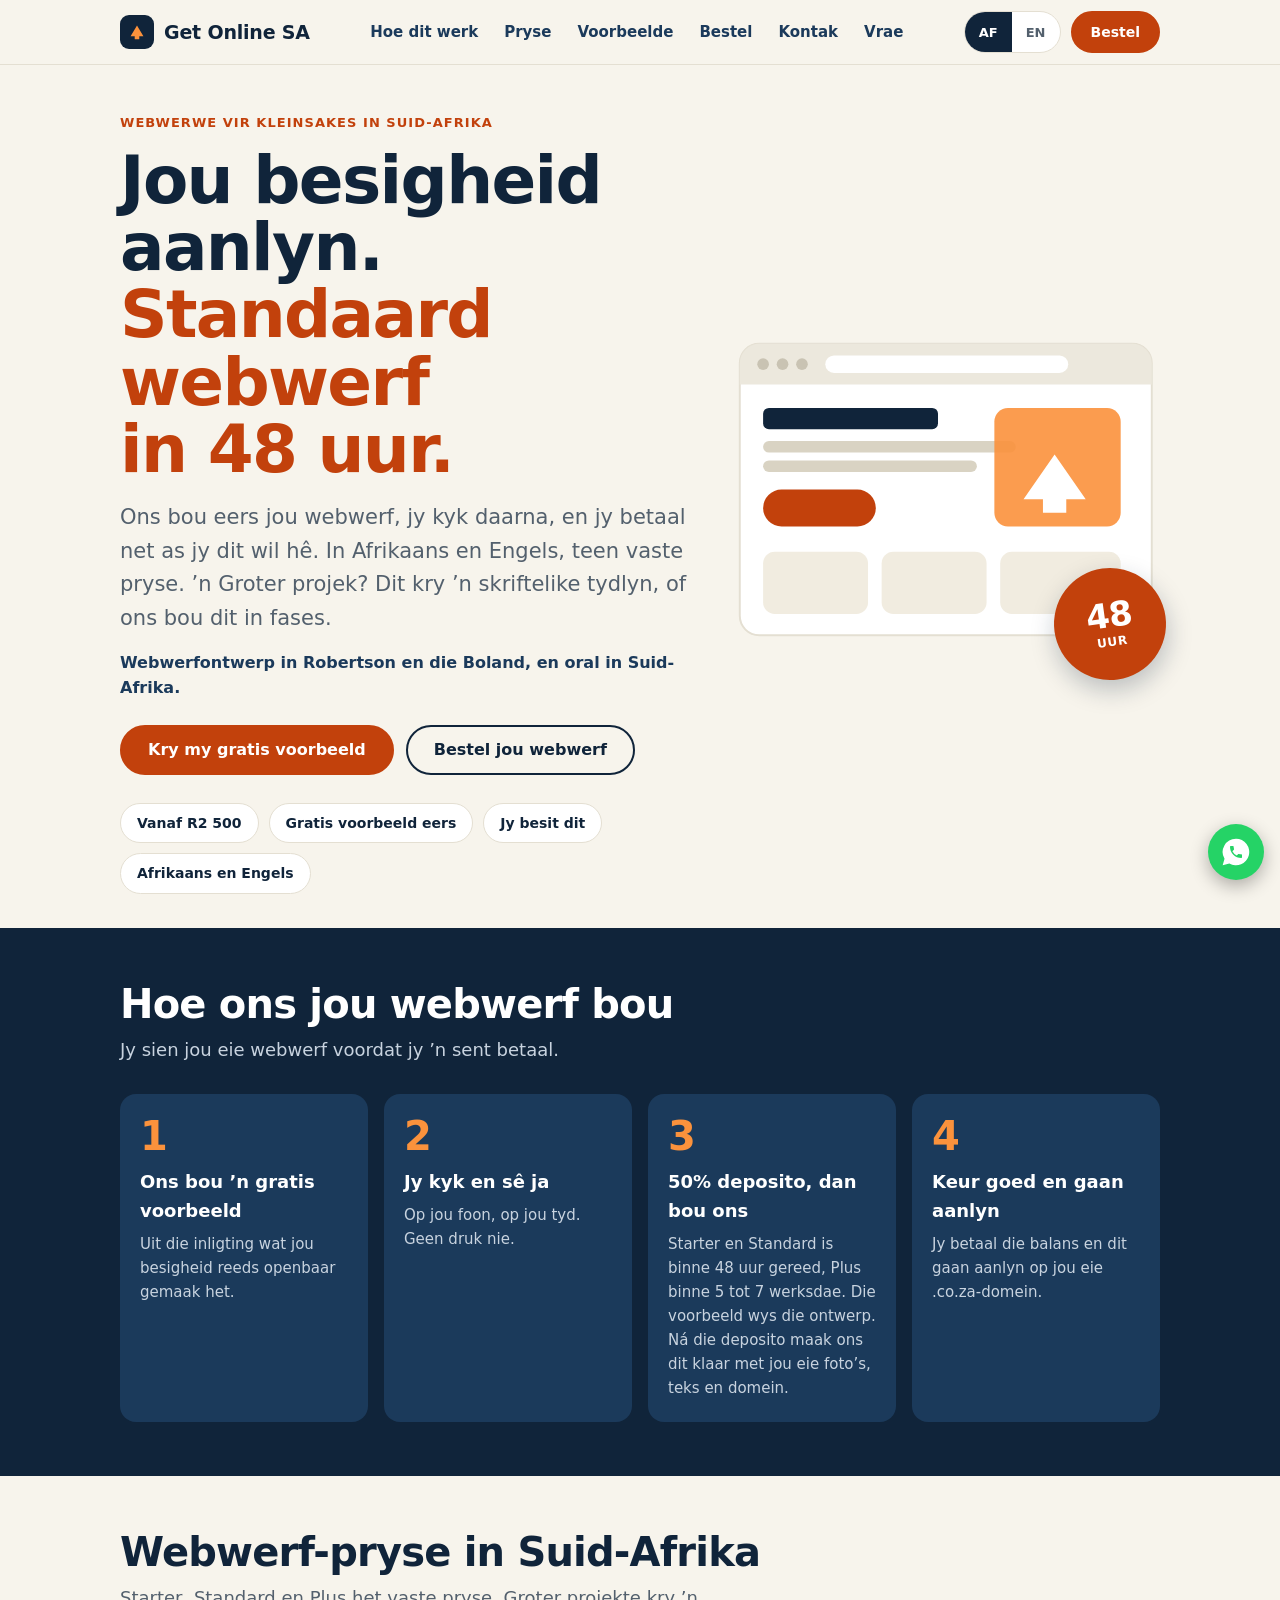
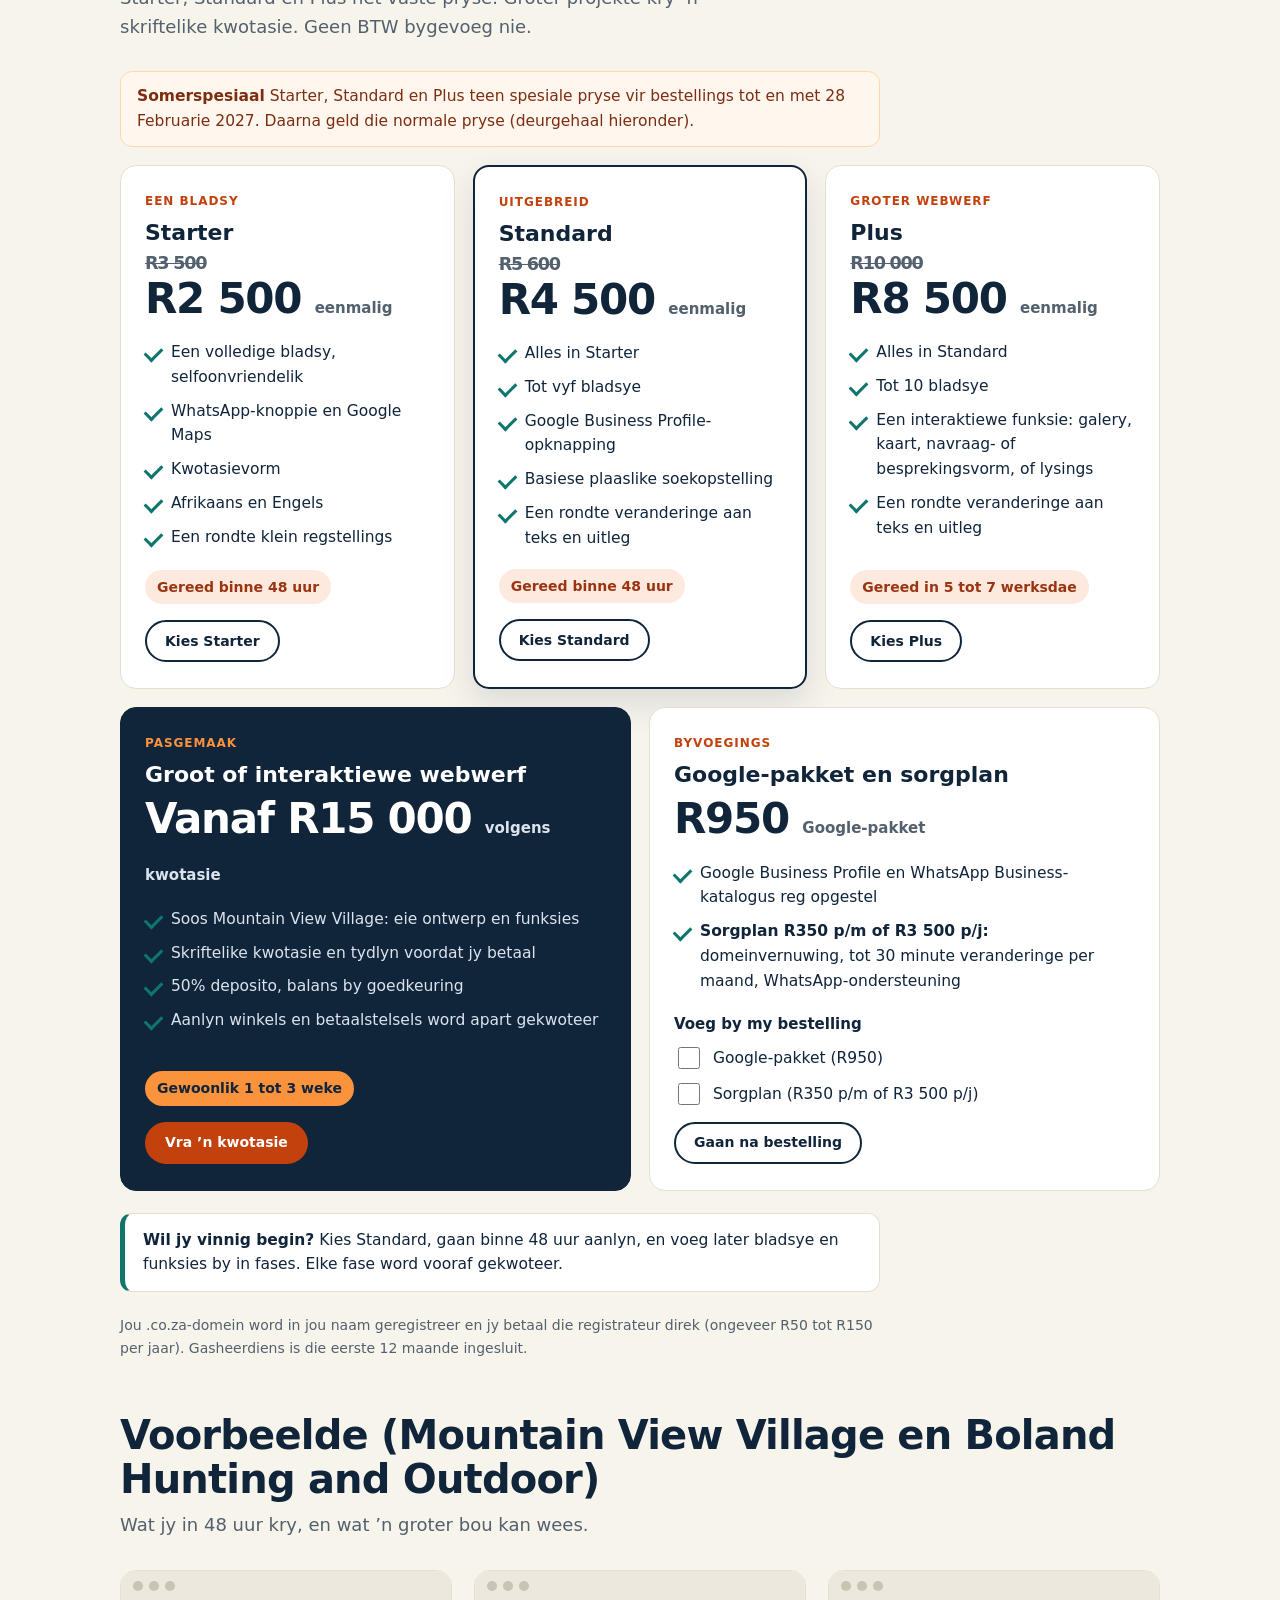
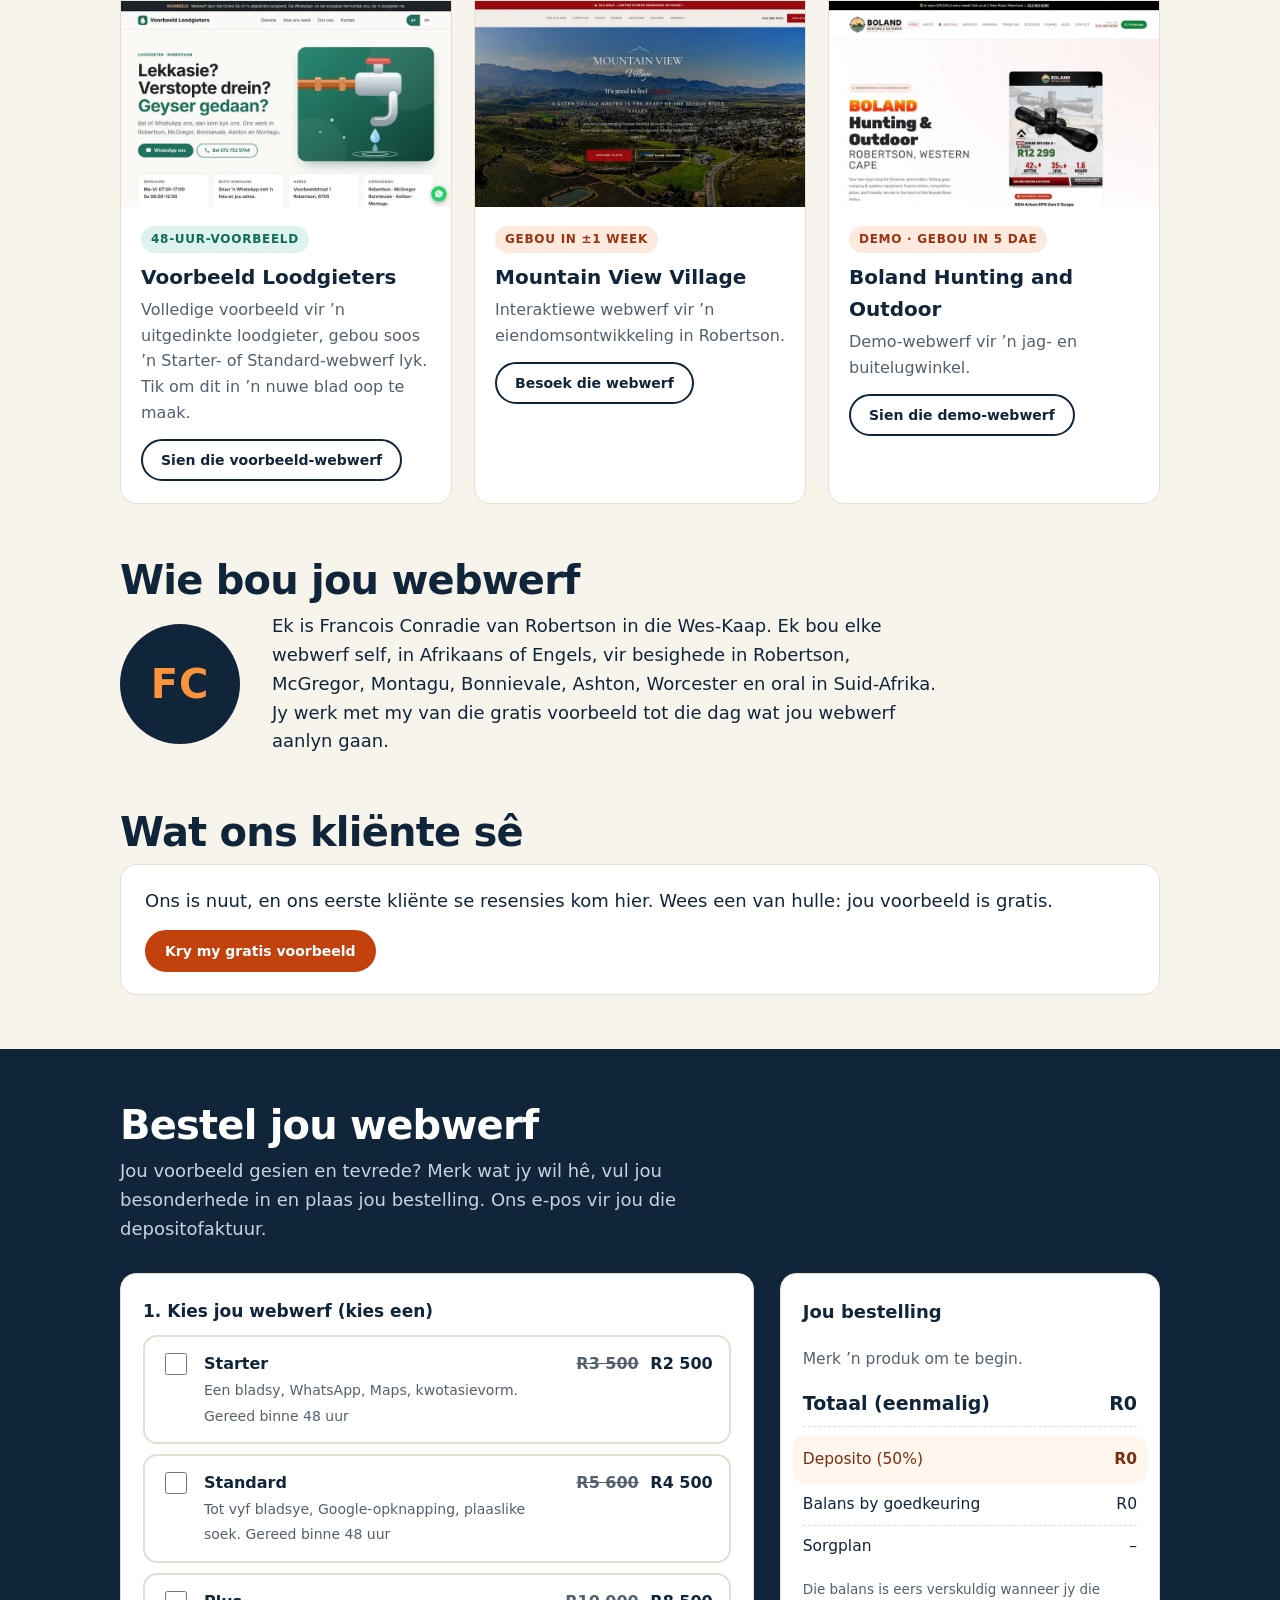
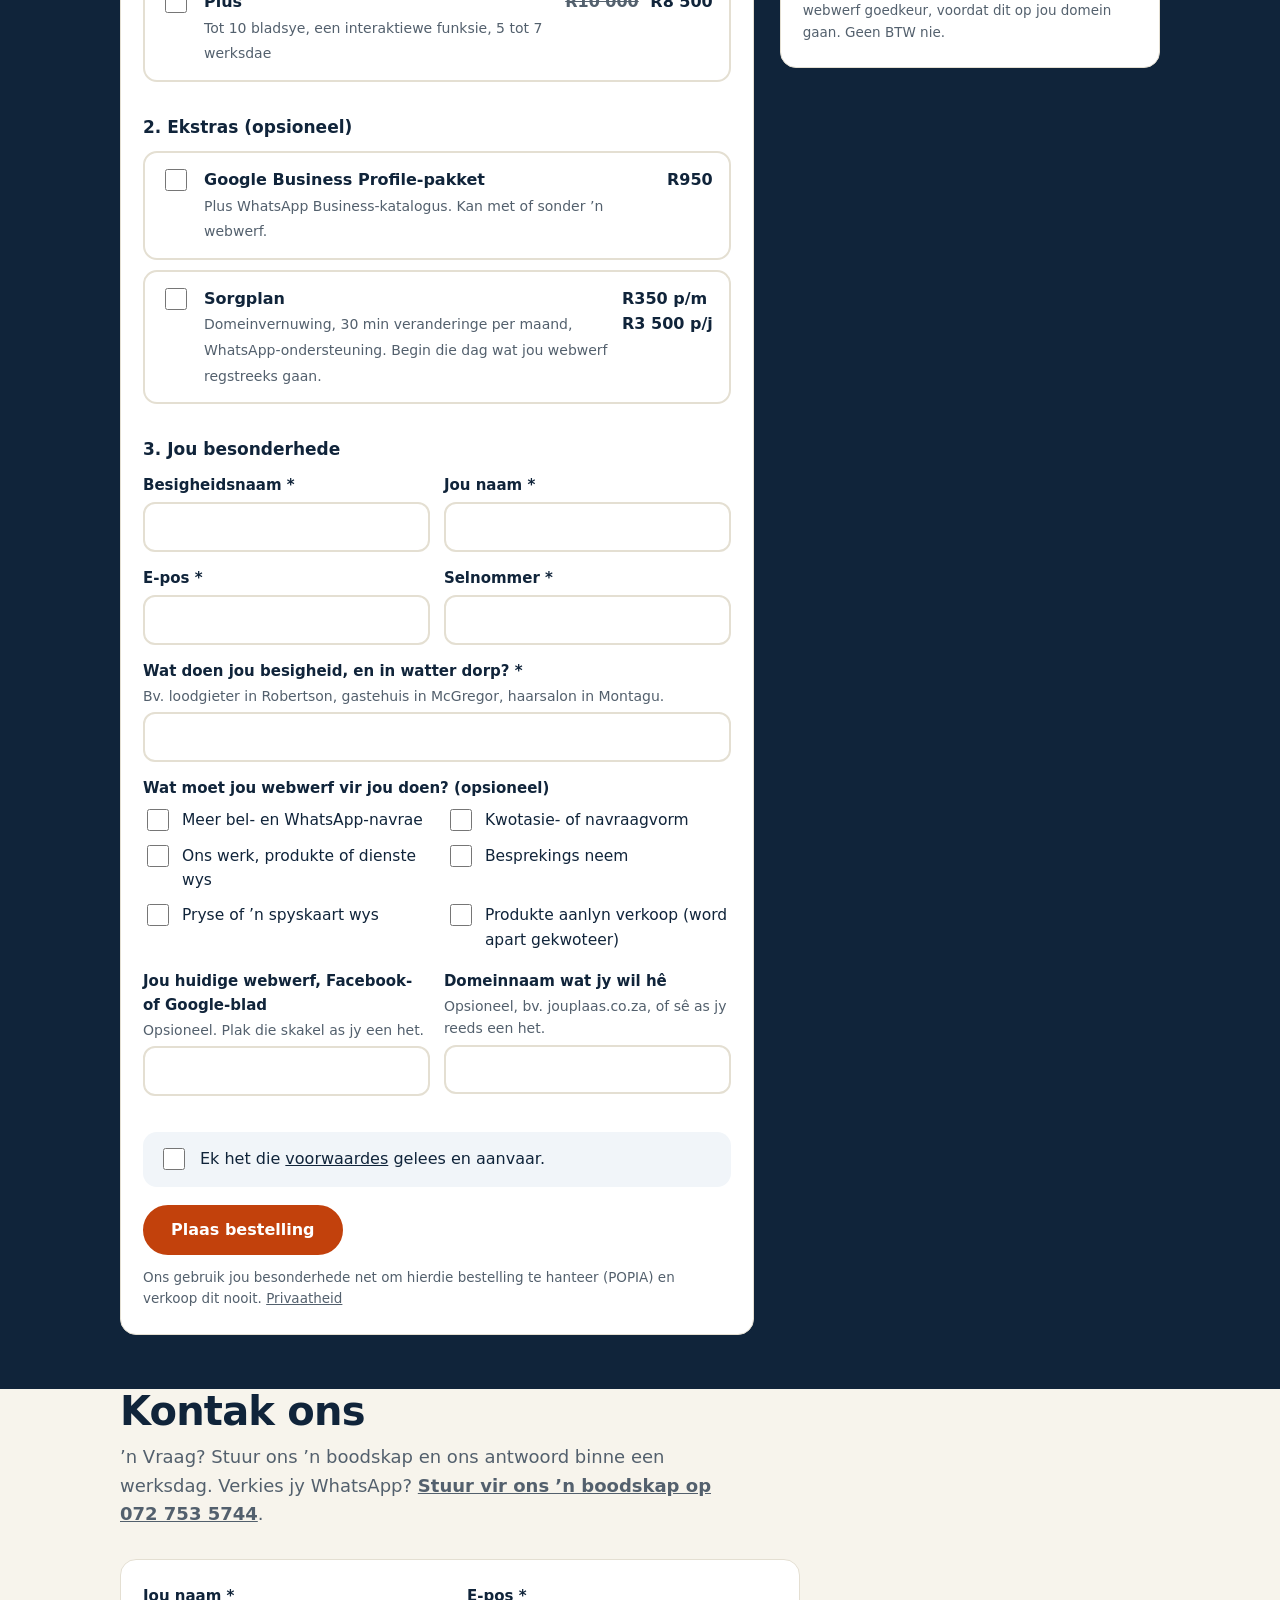
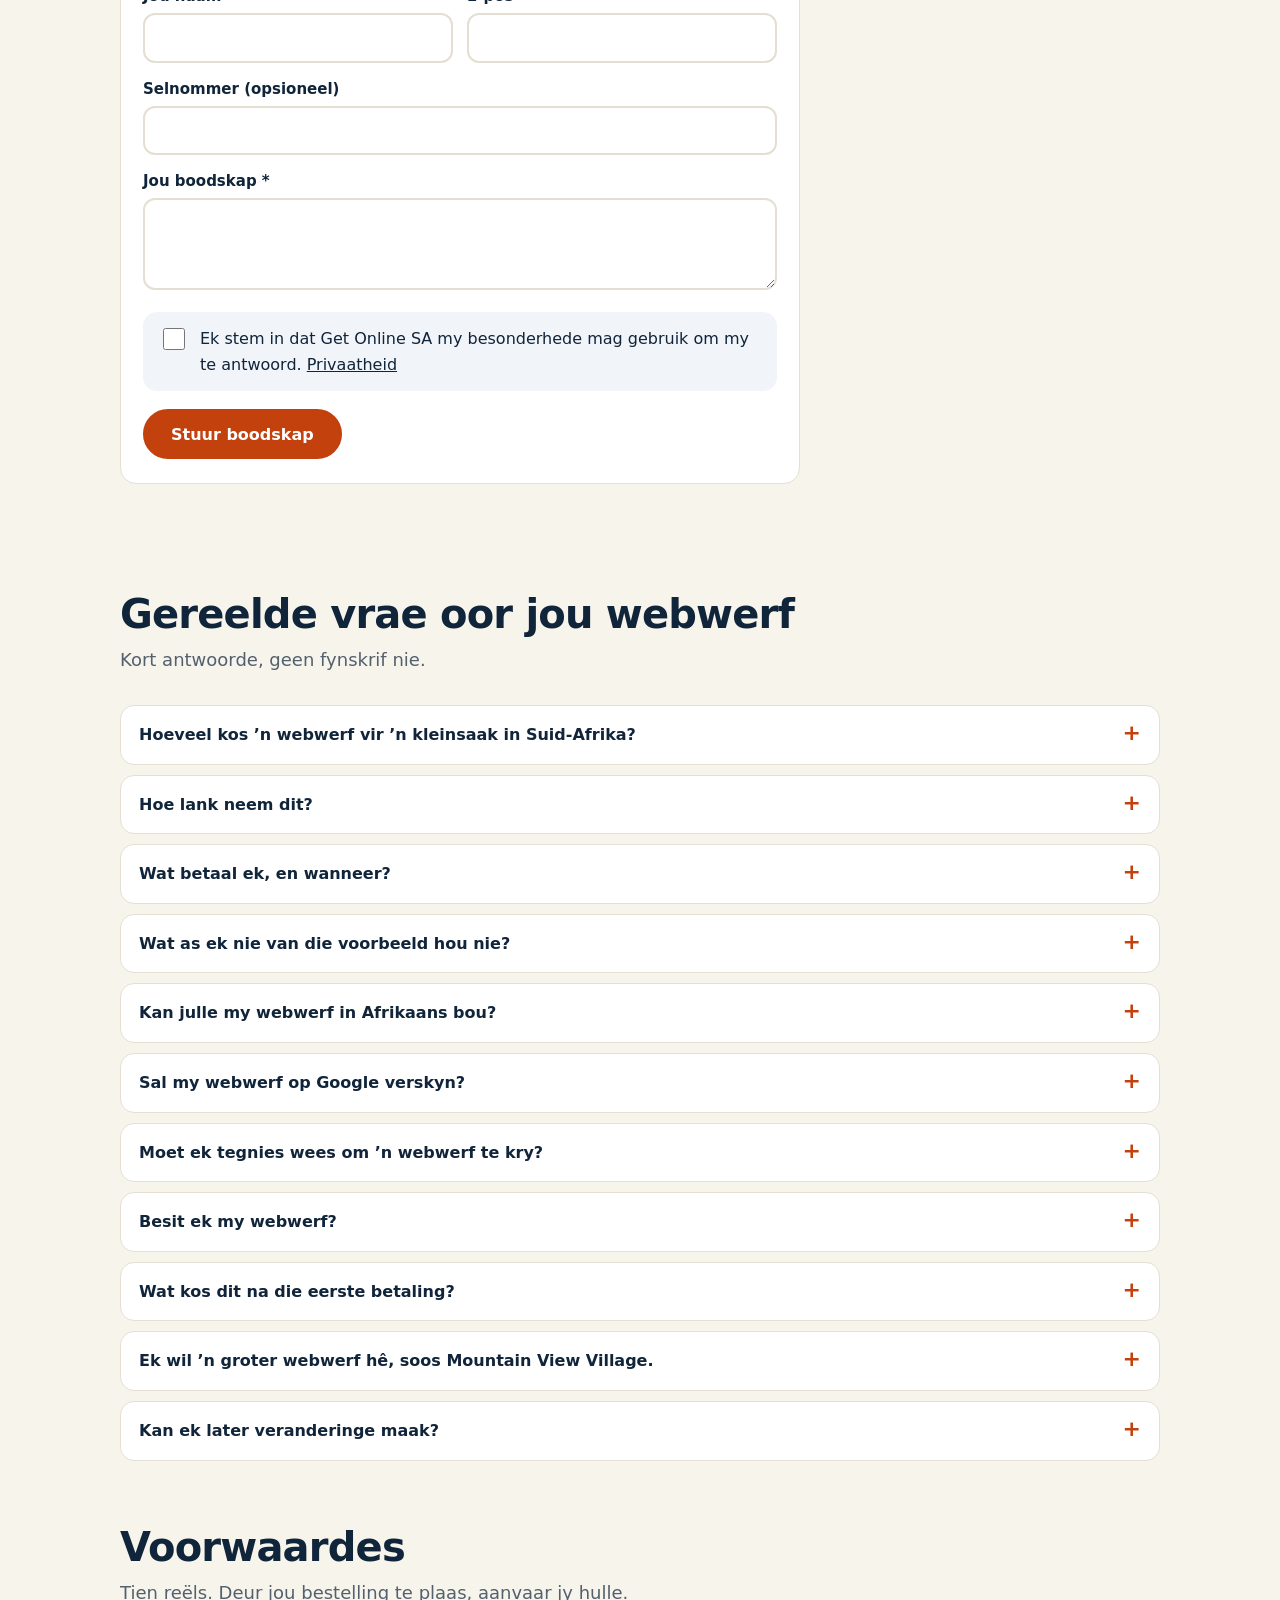
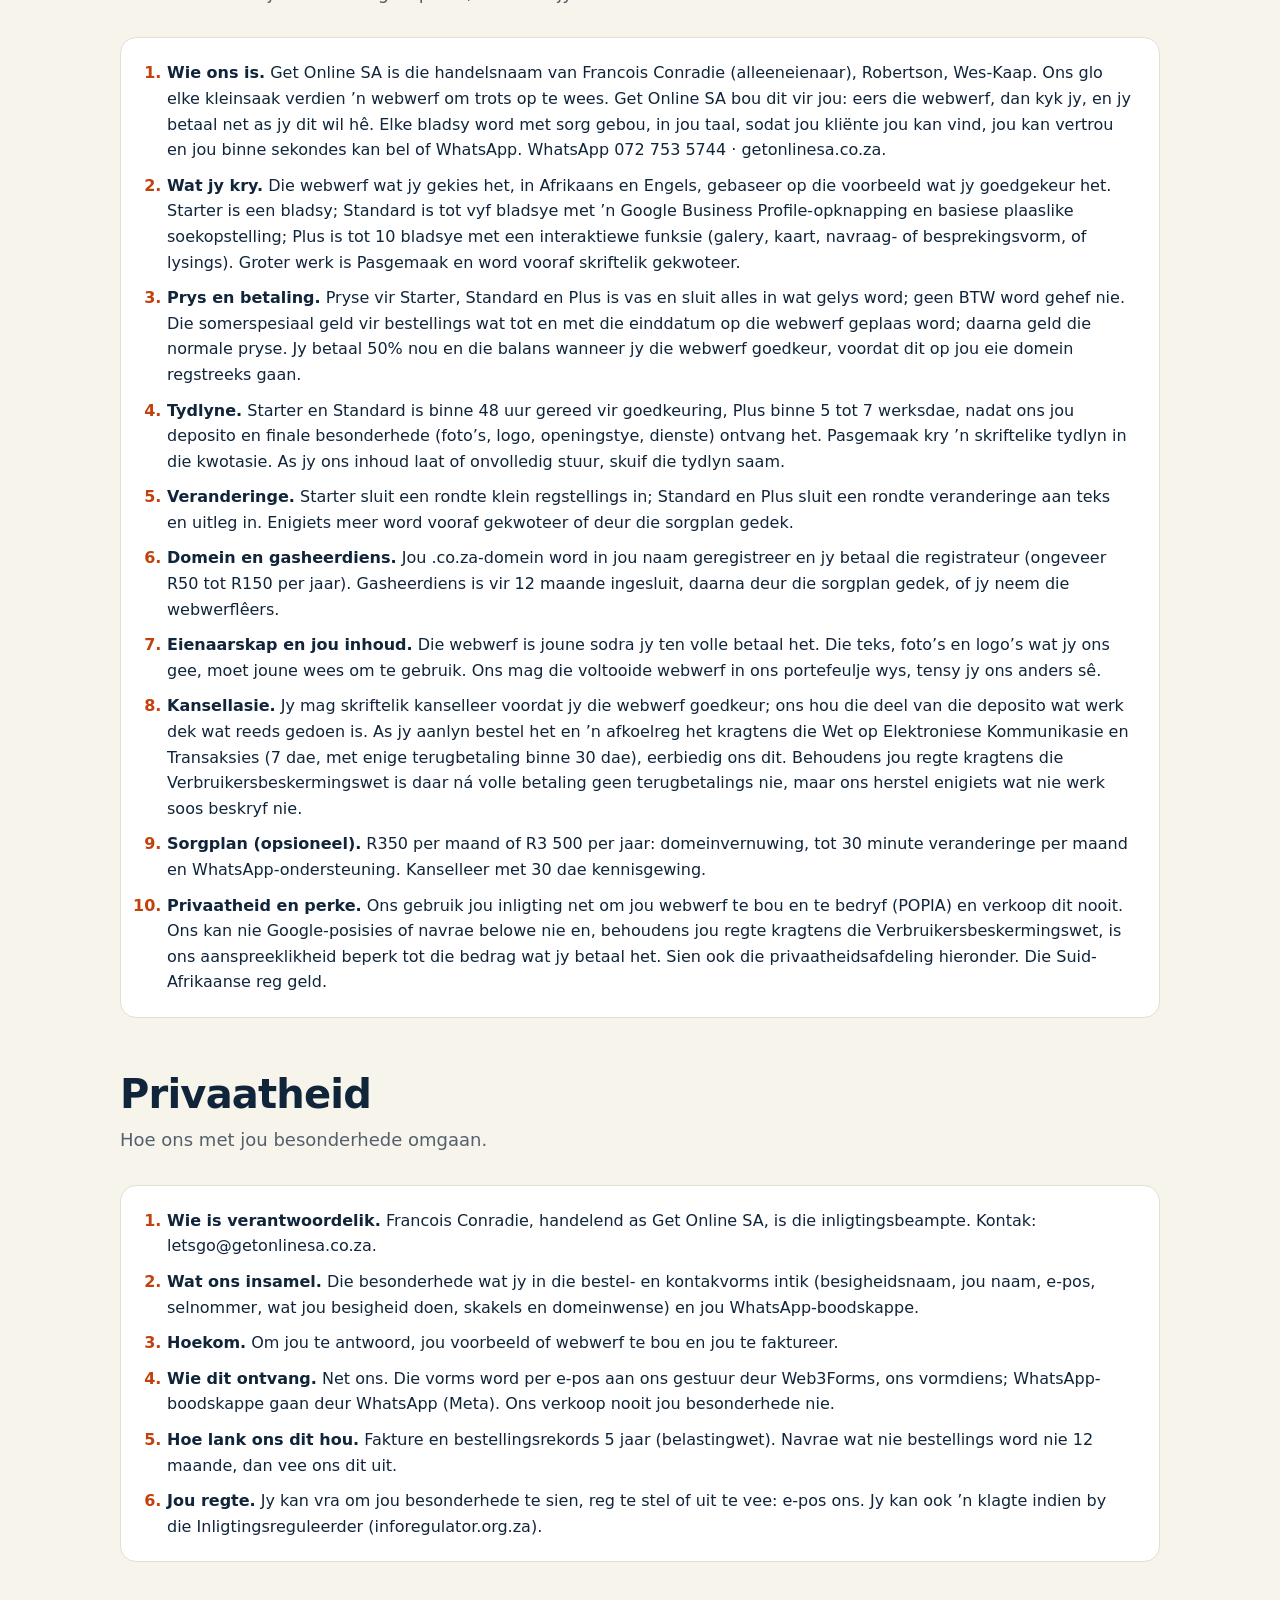
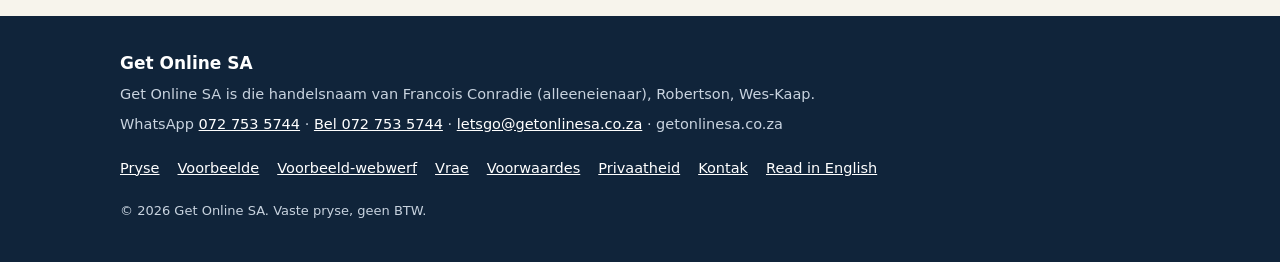
==== commit 1d2b4232: "Move contact form above the FAQ (EN and AF) and reorder nav Co-Authored-By: Claude Sonnet 5.5 <norep" ====
--- a/af/index.html
+++ b/af/index.html
@@ -264,8 +264,8 @@
       <a href="#prices">Pryse</a>
       <a href="#work">Voorbeelde</a>
       <a href="#order">Bestel</a>
+      <a href="#contact">Kontak</a>
       <a href="#faq">Vrae</a>
-      <a href="#contact">Kontak</a>
     </nav>
     <div class="right">
       <nav class="lang" aria-label="Taal"><a href="/af/" hreflang="af" lang="af" aria-current="page">AF</a><a href="/" hreflang="en" lang="en">EN</a></nav>
@@ -540,65 +540,6 @@
   </div>
 </section>
 
-<!-- FAQ -->
-<section class="block" id="faq">
-  <div class="wrap">
-    <h2>Gereelde vrae oor jou webwerf</h2>
-    <p class="sub">Kort antwoorde, geen fynskrif nie.</p>
-    <details class="q"><summary><span>Hoeveel kos ’n webwerf vir ’n kleinsaak in Suid-Afrika?</span></summary><p>Starter (een bladsy) kos <span data-price="starter">R2 500</span>, Standard (tot vyf bladsye) <span data-price="standard">R4 500</span> en Plus (tot 10 bladsye met een interaktiewe funksie) <span data-price="plus">R8 500</span>, eenmalig en sonder BTW. Groter of interaktiewe webwerwe is Pasgemaak, vanaf R15&nbsp;000 volgens skriftelike kwotasie. Ekstras: Google-pakket R950, sorgplan R350 per maand of R3&nbsp;500 per jaar.<span class="only-special"> Dit is somerspesiaal-pryse vir bestellings tot en met <span data-ends>28 Februarie 2027</span>; die normale pryse is <span data-normal="starter">R3 500</span>, <span data-normal="standard">R5 600</span> en <span data-normal="plus">R10 000</span>.</span></p></details>
-    <details class="q"><summary><span>Hoe lank neem dit?</span></summary><p>Starter en Standard: binne 48 uur nadat ons jou deposito en finale besonderhede (foto’s, logo, openingstye, dienste) ontvang het. Plus: 5 tot 7 werksdae. Pasgemaak: gewoonlik 1 tot 3 weke, met die tydlyn skriftelik in die kwotasie.</p></details>
-    <details class="q"><summary><span>Wat betaal ek, en wanneer?</span></summary><p>Die voorbeeld is gratis. As jy ja sê, betaal jy 50% deposito en ons bou jou webwerf. Jy betaal die balans wanneer jy die klaar webwerf goedkeur, voordat dit op jou eie domein regstreeks gaan.</p></details>
-    <details class="q"><summary><span>Wat as ek nie van die voorbeeld hou nie?</span></summary><p>Dan sê jy net nee en jy betaal niks. Die voorbeeld is gratis.</p></details>
-    <details class="q"><summary><span>Kan julle my webwerf in Afrikaans bou?</span></summary><p>Ja. Elke Get Online SA-webwerf kom in Afrikaans en Engels, sodat jou kliënte dit kan lees in die taal wat hulle verkies.</p></details>
-    <details class="q"><summary><span>Sal my webwerf op Google verskyn?</span></summary><p>Ons bou elke webwerf sodat Google dit kan lees: selfoonvriendelik, met duidelike bladsytitels en beskrywings. Standard sluit ’n Google Business Profile-opknapping en basiese plaaslike soekopstelling in. Niemand kan ’n Google-posisie belowe nie en ons doen dit ook nie, maar ’n webwerf wat reg gebou is, saam met ’n goeie Google Business Profile, is hoe kleinsakes gevind word. Google se verifikasietye word deur Google bepaal en kan langer as 48 uur neem.</p></details>
-    <details class="q"><summary><span>Moet ek tegnies wees om ’n webwerf te kry?</span></summary><p>Nee. Jy stuur ons foto’s, jou logo, openingstye en dienste (of ons gebruik wat jou besigheid reeds openbaar gemaak het), en ons doen die res, insluitend die domein- en gasheeropstelling.</p></details>
-    <details class="q"><summary><span>Besit ek my webwerf?</span></summary><p>Ja, sodra jy ten volle betaal het. Jou domein word in jou eie naam geregistreer.</p></details>
-    <details class="q"><summary><span>Wat kos dit na die eerste betaling?</span></summary><p>Net die domein (ongeveer R50 tot R150 per jaar, direk aan die registrateur). Gasheerdiens is 12 maande ingesluit. Daarna dek die sorgplan dit, of jy neem die lêers.</p></details>
-    <details class="q"><summary><span>Ek wil ’n groter webwerf hê, soos Mountain View Village.</span></summary><p>Sê vir ons wat jy nodig het. Plus (<span data-price="plus">R8 500</span>) dek tot 10 bladsye met een interaktiewe funksie. Groter as dit is Pasgemaak, vanaf R15 000 volgens kwotasie, met ’n skriftelike tydlyn voordat jy betaal. Jy kan ook met Standard begin, binne 48 uur aanlyn gaan, en later in fases uitbrei.</p></details>
-    <details class="q"><summary><span>Kan ek later veranderinge maak?</span></summary><p>Een rondte is ingesluit. Daarna kan jy die sorgplan neem (30 minute veranderinge per maand) of ons kwoteer vooraf.</p></details>
-  </div>
-</section>
-
-<!-- TERMS -->
-<section class="block" id="terms" style="padding-top:0">
-  <div class="wrap">
-    <h2>Voorwaardes</h2>
-    <p class="sub">Tien reëls. Deur jou bestelling te plaas, aanvaar jy hulle.</p>
-    <!-- TODO: have a lawyer check terms 8 and 10 -->
-    <div class="terms">
-      <ol>
-        <li><strong>Wie ons is.</strong> Get Online SA is die handelsnaam van Francois Conradie (alleeneienaar), Robertson, Wes-Kaap. Ons glo elke kleinsaak verdien ’n webwerf om trots op te wees. Get Online SA bou dit vir jou: eers die webwerf, dan kyk jy, en jy betaal net as jy dit wil hê. Elke bladsy word met sorg gebou, in jou taal, sodat jou kliënte jou kan vind, jou kan vertrou en jou binne sekondes kan bel of WhatsApp. WhatsApp 072&nbsp;753&nbsp;5744 · getonlinesa.co.za.</li>
-        <li><strong>Wat jy kry.</strong> Die webwerf wat jy gekies het, in Afrikaans en Engels, gebaseer op die voorbeeld wat jy goedgekeur het. Starter is een bladsy; Standard is tot vyf bladsye met ’n Google Business Profile-opknapping en basiese plaaslike soekopstelling; Plus is tot 10 bladsye met een interaktiewe funksie (galery, kaart, navraag- of besprekingsvorm, of lysings). Groter werk is Pasgemaak en word vooraf skriftelik gekwoteer.</li>
-        <li><strong>Prys en betaling.</strong> Pryse vir Starter, Standard en Plus is vas en sluit alles in wat gelys word; geen BTW word gehef nie. Die somerspesiaal geld vir bestellings wat tot en met die einddatum op die webwerf geplaas word; daarna geld die normale pryse. Jy betaal 50% nou en die balans wanneer jy die webwerf goedkeur, voordat dit op jou eie domein regstreeks gaan.</li>
-        <li><strong>Tydlyne.</strong> Starter en Standard is binne 48 uur gereed vir goedkeuring, Plus binne 5 tot 7 werksdae, nadat ons jou deposito en finale besonderhede (foto’s, logo, openingstye, dienste) ontvang het. Pasgemaak kry ’n skriftelike tydlyn in die kwotasie. As jy ons inhoud laat of onvolledig stuur, skuif die tydlyn saam.</li>
-        <li><strong>Veranderinge.</strong> Starter sluit een rondte klein regstellings in; Standard en Plus sluit een rondte veranderinge aan teks en uitleg in. Enigiets meer word vooraf gekwoteer of deur die sorgplan gedek.</li>
-        <li><strong>Domein en gasheerdiens.</strong> Jou .co.za-domein word in jou naam geregistreer en jy betaal die registrateur (ongeveer R50 tot R150 per jaar). Gasheerdiens is vir 12 maande ingesluit, daarna deur die sorgplan gedek, of jy neem die webwerflêers.</li>
-        <li><strong>Eienaarskap en jou inhoud.</strong> Die webwerf is joune sodra jy ten volle betaal het. Die teks, foto’s en logo’s wat jy ons gee, moet joune wees om te gebruik. Ons mag die voltooide webwerf in ons portefeulje wys, tensy jy ons anders sê.</li>
-        <li><strong>Kansellasie.</strong> Jy mag skriftelik kanselleer voordat jy die webwerf goedkeur; ons hou die deel van die deposito wat werk dek wat reeds gedoen is. As jy aanlyn bestel het en ’n afkoelreg het kragtens die Wet op Elektroniese Kommunikasie en Transaksies (7 dae, met enige terugbetaling binne 30 dae), eerbiedig ons dit. Behoudens jou regte kragtens die Verbruikersbeskermingswet is daar ná volle betaling geen terugbetalings nie, maar ons herstel enigiets wat nie werk soos beskryf nie.</li>
-        <li><strong>Sorgplan (opsioneel).</strong> R350 per maand of R3&nbsp;500 per jaar: domeinvernuwing, tot 30 minute veranderinge per maand en WhatsApp-ondersteuning. Kanselleer met 30 dae kennisgewing.</li>
-        <li><strong>Privaatheid en perke.</strong> Ons gebruik jou inligting net om jou webwerf te bou en te bedryf (POPIA) en verkoop dit nooit. Ons kan nie Google-posisies of navrae belowe nie en, behoudens jou regte kragtens die Verbruikersbeskermingswet, is ons aanspreeklikheid beperk tot die bedrag wat jy betaal het. Sien ook die privaatheidsafdeling hieronder. Die Suid-Afrikaanse reg geld.</li>
-      </ol>
-    </div>
-  </div>
-</section>
-<!-- PRIVACY -->
-<section class="block" id="privacy" style="padding-top:0">
-  <div class="wrap">
-    <h2>Privaatheid</h2>
-    <p class="sub">Hoe ons met jou besonderhede omgaan.</p>
-    <div class="terms">
-      <ol>
-        <li><strong>Wie is verantwoordelik.</strong> Francois Conradie, handelend as Get Online SA, is die inligtingsbeampte. Kontak: letsgo@getonlinesa.co.za.</li>
-        <li><strong>Wat ons insamel.</strong> Die besonderhede wat jy in die bestel- en kontakvorms intik (besigheidsnaam, jou naam, e-pos, selnommer, wat jou besigheid doen, skakels en domeinwense) en jou WhatsApp-boodskappe.</li>
-        <li><strong>Hoekom.</strong> Om jou te antwoord, jou voorbeeld of webwerf te bou en jou te faktureer.</li>
-        <li><strong>Wie dit ontvang.</strong> Net ons. Die vorms word per e-pos aan ons gestuur deur Web3Forms, ons vormdiens; WhatsApp-boodskappe gaan deur WhatsApp (Meta). Ons verkoop nooit jou besonderhede nie.</li>
-        <li><strong>Hoe lank ons dit hou.</strong> Fakture en bestellingsrekords 5 jaar (belastingwet). Navrae wat nie bestellings word nie 12 maande, dan vee ons dit uit.</li>
-        <li><strong>Jou regte.</strong> Jy kan vra om jou besonderhede te sien, reg te stel of uit te vee: e-pos ons. Jy kan ook ’n klagte indien by die Inligtingsreguleerder (inforegulator.org.za).</li>
-      </ol>
-    </div>
-  </div>
-</section>
-
 <!-- CONTACT -->
 <section class="block" id="contact" style="padding-top:0">
   <div class="wrap">
@@ -623,6 +564,66 @@
     </div>
   </div>
 </section>
+
+<!-- FAQ -->
+<section class="block" id="faq">
+  <div class="wrap">
+    <h2>Gereelde vrae oor jou webwerf</h2>
+    <p class="sub">Kort antwoorde, geen fynskrif nie.</p>
+    <details class="q"><summary><span>Hoeveel kos ’n webwerf vir ’n kleinsaak in Suid-Afrika?</span></summary><p>Starter (een bladsy) kos <span data-price="starter">R2 500</span>, Standard (tot vyf bladsye) <span data-price="standard">R4 500</span> en Plus (tot 10 bladsye met een interaktiewe funksie) <span data-price="plus">R8 500</span>, eenmalig en sonder BTW. Groter of interaktiewe webwerwe is Pasgemaak, vanaf R15&nbsp;000 volgens skriftelike kwotasie. Ekstras: Google-pakket R950, sorgplan R350 per maand of R3&nbsp;500 per jaar.<span class="only-special"> Dit is somerspesiaal-pryse vir bestellings tot en met <span data-ends>28 Februarie 2027</span>; die normale pryse is <span data-normal="starter">R3 500</span>, <span data-normal="standard">R5 600</span> en <span data-normal="plus">R10 000</span>.</span></p></details>
+    <details class="q"><summary><span>Hoe lank neem dit?</span></summary><p>Starter en Standard: binne 48 uur nadat ons jou deposito en finale besonderhede (foto’s, logo, openingstye, dienste) ontvang het. Plus: 5 tot 7 werksdae. Pasgemaak: gewoonlik 1 tot 3 weke, met die tydlyn skriftelik in die kwotasie.</p></details>
+    <details class="q"><summary><span>Wat betaal ek, en wanneer?</span></summary><p>Die voorbeeld is gratis. As jy ja sê, betaal jy 50% deposito en ons bou jou webwerf. Jy betaal die balans wanneer jy die klaar webwerf goedkeur, voordat dit op jou eie domein regstreeks gaan.</p></details>
+    <details class="q"><summary><span>Wat as ek nie van die voorbeeld hou nie?</span></summary><p>Dan sê jy net nee en jy betaal niks. Die voorbeeld is gratis.</p></details>
+    <details class="q"><summary><span>Kan julle my webwerf in Afrikaans bou?</span></summary><p>Ja. Elke Get Online SA-webwerf kom in Afrikaans en Engels, sodat jou kliënte dit kan lees in die taal wat hulle verkies.</p></details>
+    <details class="q"><summary><span>Sal my webwerf op Google verskyn?</span></summary><p>Ons bou elke webwerf sodat Google dit kan lees: selfoonvriendelik, met duidelike bladsytitels en beskrywings. Standard sluit ’n Google Business Profile-opknapping en basiese plaaslike soekopstelling in. Niemand kan ’n Google-posisie belowe nie en ons doen dit ook nie, maar ’n webwerf wat reg gebou is, saam met ’n goeie Google Business Profile, is hoe kleinsakes gevind word. Google se verifikasietye word deur Google bepaal en kan langer as 48 uur neem.</p></details>
+    <details class="q"><summary><span>Moet ek tegnies wees om ’n webwerf te kry?</span></summary><p>Nee. Jy stuur ons foto’s, jou logo, openingstye en dienste (of ons gebruik wat jou besigheid reeds openbaar gemaak het), en ons doen die res, insluitend die domein- en gasheeropstelling.</p></details>
+    <details class="q"><summary><span>Besit ek my webwerf?</span></summary><p>Ja, sodra jy ten volle betaal het. Jou domein word in jou eie naam geregistreer.</p></details>
+    <details class="q"><summary><span>Wat kos dit na die eerste betaling?</span></summary><p>Net die domein (ongeveer R50 tot R150 per jaar, direk aan die registrateur). Gasheerdiens is 12 maande ingesluit. Daarna dek die sorgplan dit, of jy neem die lêers.</p></details>
+    <details class="q"><summary><span>Ek wil ’n groter webwerf hê, soos Mountain View Village.</span></summary><p>Sê vir ons wat jy nodig het. Plus (<span data-price="plus">R8 500</span>) dek tot 10 bladsye met een interaktiewe funksie. Groter as dit is Pasgemaak, vanaf R15 000 volgens kwotasie, met ’n skriftelike tydlyn voordat jy betaal. Jy kan ook met Standard begin, binne 48 uur aanlyn gaan, en later in fases uitbrei.</p></details>
+    <details class="q"><summary><span>Kan ek later veranderinge maak?</span></summary><p>Een rondte is ingesluit. Daarna kan jy die sorgplan neem (30 minute veranderinge per maand) of ons kwoteer vooraf.</p></details>
+  </div>
+</section>
+
+<!-- TERMS -->
+<section class="block" id="terms" style="padding-top:0">
+  <div class="wrap">
+    <h2>Voorwaardes</h2>
+    <p class="sub">Tien reëls. Deur jou bestelling te plaas, aanvaar jy hulle.</p>
+    <!-- TODO: have a lawyer check terms 8 and 10 -->
+    <div class="terms">
+      <ol>
+        <li><strong>Wie ons is.</strong> Get Online SA is die handelsnaam van Francois Conradie (alleeneienaar), Robertson, Wes-Kaap. Ons glo elke kleinsaak verdien ’n webwerf om trots op te wees. Get Online SA bou dit vir jou: eers die webwerf, dan kyk jy, en jy betaal net as jy dit wil hê. Elke bladsy word met sorg gebou, in jou taal, sodat jou kliënte jou kan vind, jou kan vertrou en jou binne sekondes kan bel of WhatsApp. WhatsApp 072&nbsp;753&nbsp;5744 · getonlinesa.co.za.</li>
+        <li><strong>Wat jy kry.</strong> Die webwerf wat jy gekies het, in Afrikaans en Engels, gebaseer op die voorbeeld wat jy goedgekeur het. Starter is een bladsy; Standard is tot vyf bladsye met ’n Google Business Profile-opknapping en basiese plaaslike soekopstelling; Plus is tot 10 bladsye met een interaktiewe funksie (galery, kaart, navraag- of besprekingsvorm, of lysings). Groter werk is Pasgemaak en word vooraf skriftelik gekwoteer.</li>
+        <li><strong>Prys en betaling.</strong> Pryse vir Starter, Standard en Plus is vas en sluit alles in wat gelys word; geen BTW word gehef nie. Die somerspesiaal geld vir bestellings wat tot en met die einddatum op die webwerf geplaas word; daarna geld die normale pryse. Jy betaal 50% nou en die balans wanneer jy die webwerf goedkeur, voordat dit op jou eie domein regstreeks gaan.</li>
+        <li><strong>Tydlyne.</strong> Starter en Standard is binne 48 uur gereed vir goedkeuring, Plus binne 5 tot 7 werksdae, nadat ons jou deposito en finale besonderhede (foto’s, logo, openingstye, dienste) ontvang het. Pasgemaak kry ’n skriftelike tydlyn in die kwotasie. As jy ons inhoud laat of onvolledig stuur, skuif die tydlyn saam.</li>
+        <li><strong>Veranderinge.</strong> Starter sluit een rondte klein regstellings in; Standard en Plus sluit een rondte veranderinge aan teks en uitleg in. Enigiets meer word vooraf gekwoteer of deur die sorgplan gedek.</li>
+        <li><strong>Domein en gasheerdiens.</strong> Jou .co.za-domein word in jou naam geregistreer en jy betaal die registrateur (ongeveer R50 tot R150 per jaar). Gasheerdiens is vir 12 maande ingesluit, daarna deur die sorgplan gedek, of jy neem die webwerflêers.</li>
+        <li><strong>Eienaarskap en jou inhoud.</strong> Die webwerf is joune sodra jy ten volle betaal het. Die teks, foto’s en logo’s wat jy ons gee, moet joune wees om te gebruik. Ons mag die voltooide webwerf in ons portefeulje wys, tensy jy ons anders sê.</li>
+        <li><strong>Kansellasie.</strong> Jy mag skriftelik kanselleer voordat jy die webwerf goedkeur; ons hou die deel van die deposito wat werk dek wat reeds gedoen is. As jy aanlyn bestel het en ’n afkoelreg het kragtens die Wet op Elektroniese Kommunikasie en Transaksies (7 dae, met enige terugbetaling binne 30 dae), eerbiedig ons dit. Behoudens jou regte kragtens die Verbruikersbeskermingswet is daar ná volle betaling geen terugbetalings nie, maar ons herstel enigiets wat nie werk soos beskryf nie.</li>
+        <li><strong>Sorgplan (opsioneel).</strong> R350 per maand of R3&nbsp;500 per jaar: domeinvernuwing, tot 30 minute veranderinge per maand en WhatsApp-ondersteuning. Kanselleer met 30 dae kennisgewing.</li>
+        <li><strong>Privaatheid en perke.</strong> Ons gebruik jou inligting net om jou webwerf te bou en te bedryf (POPIA) en verkoop dit nooit. Ons kan nie Google-posisies of navrae belowe nie en, behoudens jou regte kragtens die Verbruikersbeskermingswet, is ons aanspreeklikheid beperk tot die bedrag wat jy betaal het. Sien ook die privaatheidsafdeling hieronder. Die Suid-Afrikaanse reg geld.</li>
+      </ol>
+    </div>
+  </div>
+</section>
+<!-- PRIVACY -->
+<section class="block" id="privacy" style="padding-top:0">
+  <div class="wrap">
+    <h2>Privaatheid</h2>
+    <p class="sub">Hoe ons met jou besonderhede omgaan.</p>
+    <div class="terms">
+      <ol>
+        <li><strong>Wie is verantwoordelik.</strong> Francois Conradie, handelend as Get Online SA, is die inligtingsbeampte. Kontak: letsgo@getonlinesa.co.za.</li>
+        <li><strong>Wat ons insamel.</strong> Die besonderhede wat jy in die bestel- en kontakvorms intik (besigheidsnaam, jou naam, e-pos, selnommer, wat jou besigheid doen, skakels en domeinwense) en jou WhatsApp-boodskappe.</li>
+        <li><strong>Hoekom.</strong> Om jou te antwoord, jou voorbeeld of webwerf te bou en jou te faktureer.</li>
+        <li><strong>Wie dit ontvang.</strong> Net ons. Die vorms word per e-pos aan ons gestuur deur Web3Forms, ons vormdiens; WhatsApp-boodskappe gaan deur WhatsApp (Meta). Ons verkoop nooit jou besonderhede nie.</li>
+        <li><strong>Hoe lank ons dit hou.</strong> Fakture en bestellingsrekords 5 jaar (belastingwet). Navrae wat nie bestellings word nie 12 maande, dan vee ons dit uit.</li>
+        <li><strong>Jou regte.</strong> Jy kan vra om jou besonderhede te sien, reg te stel of uit te vee: e-pos ons. Jy kan ook ’n klagte indien by die Inligtingsreguleerder (inforegulator.org.za).</li>
+      </ol>
+    </div>
+  </div>
+</section>
+
 </main>
 
 <footer>
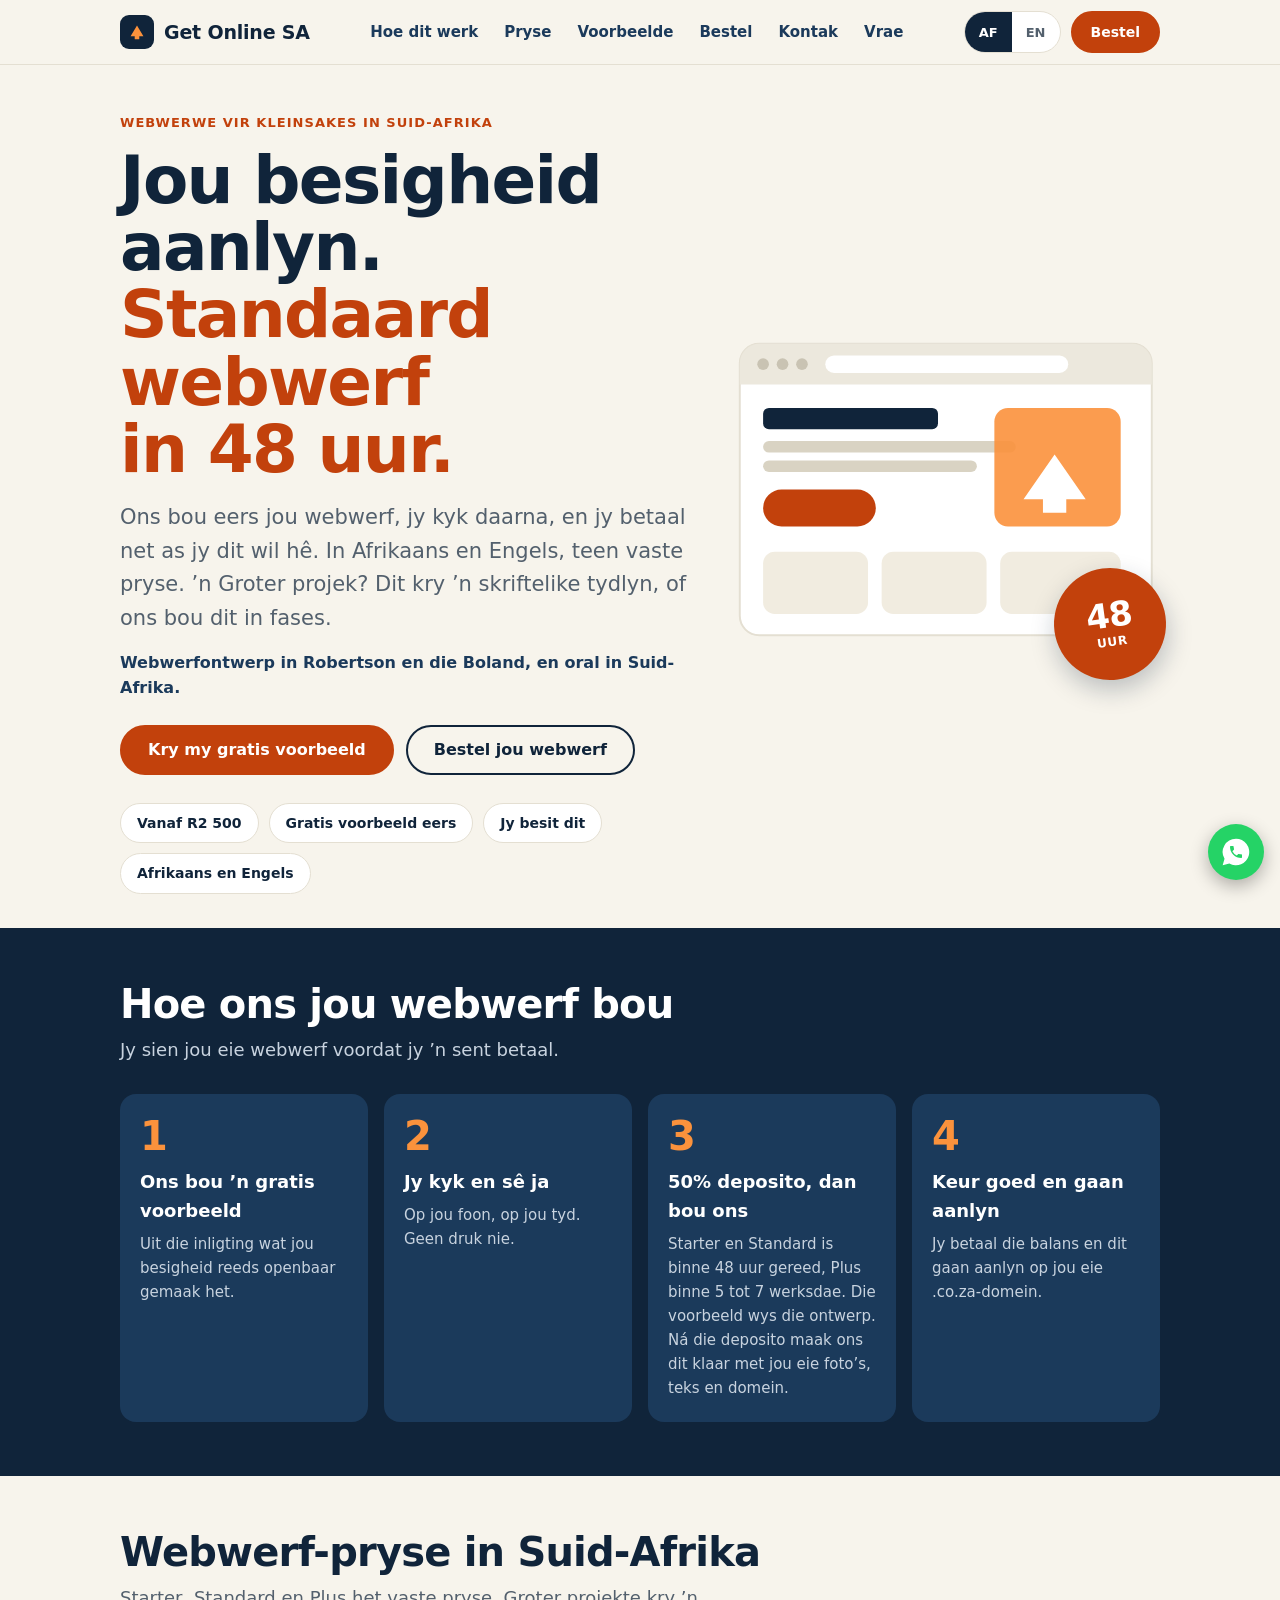
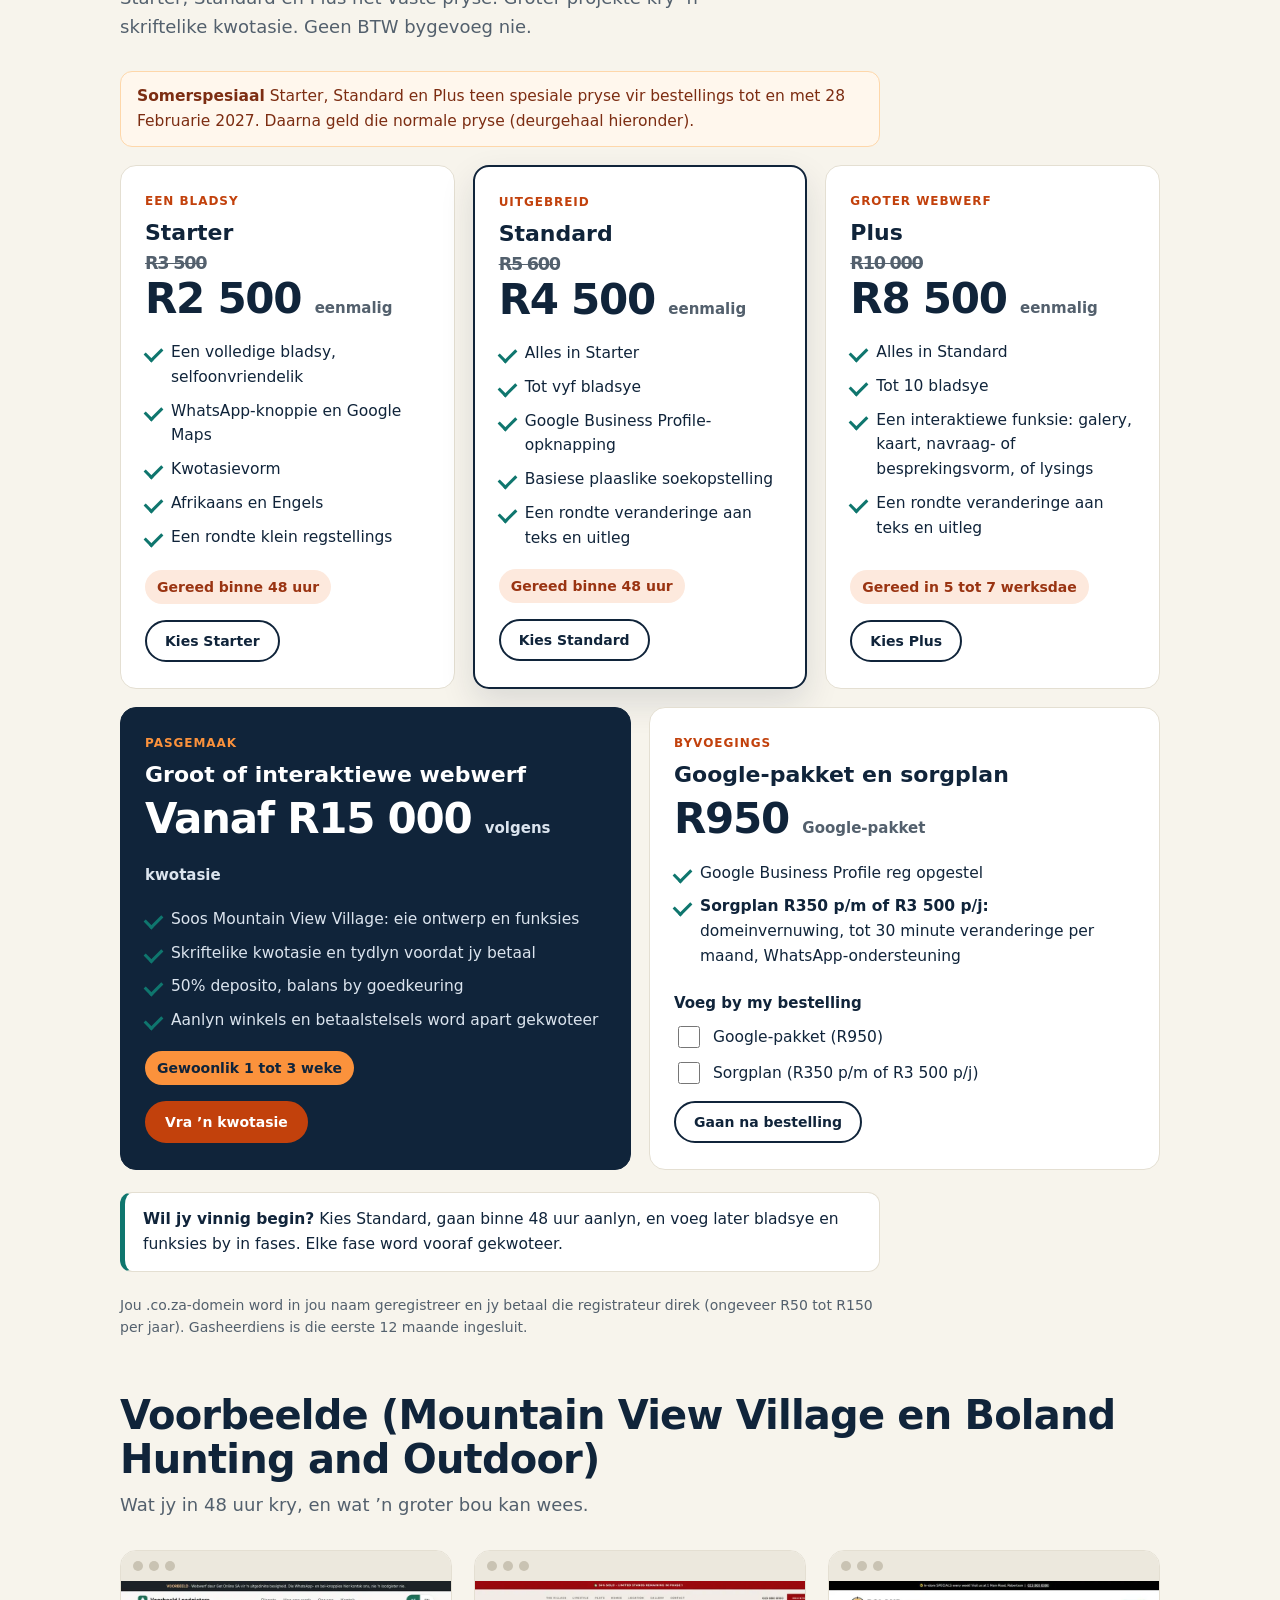
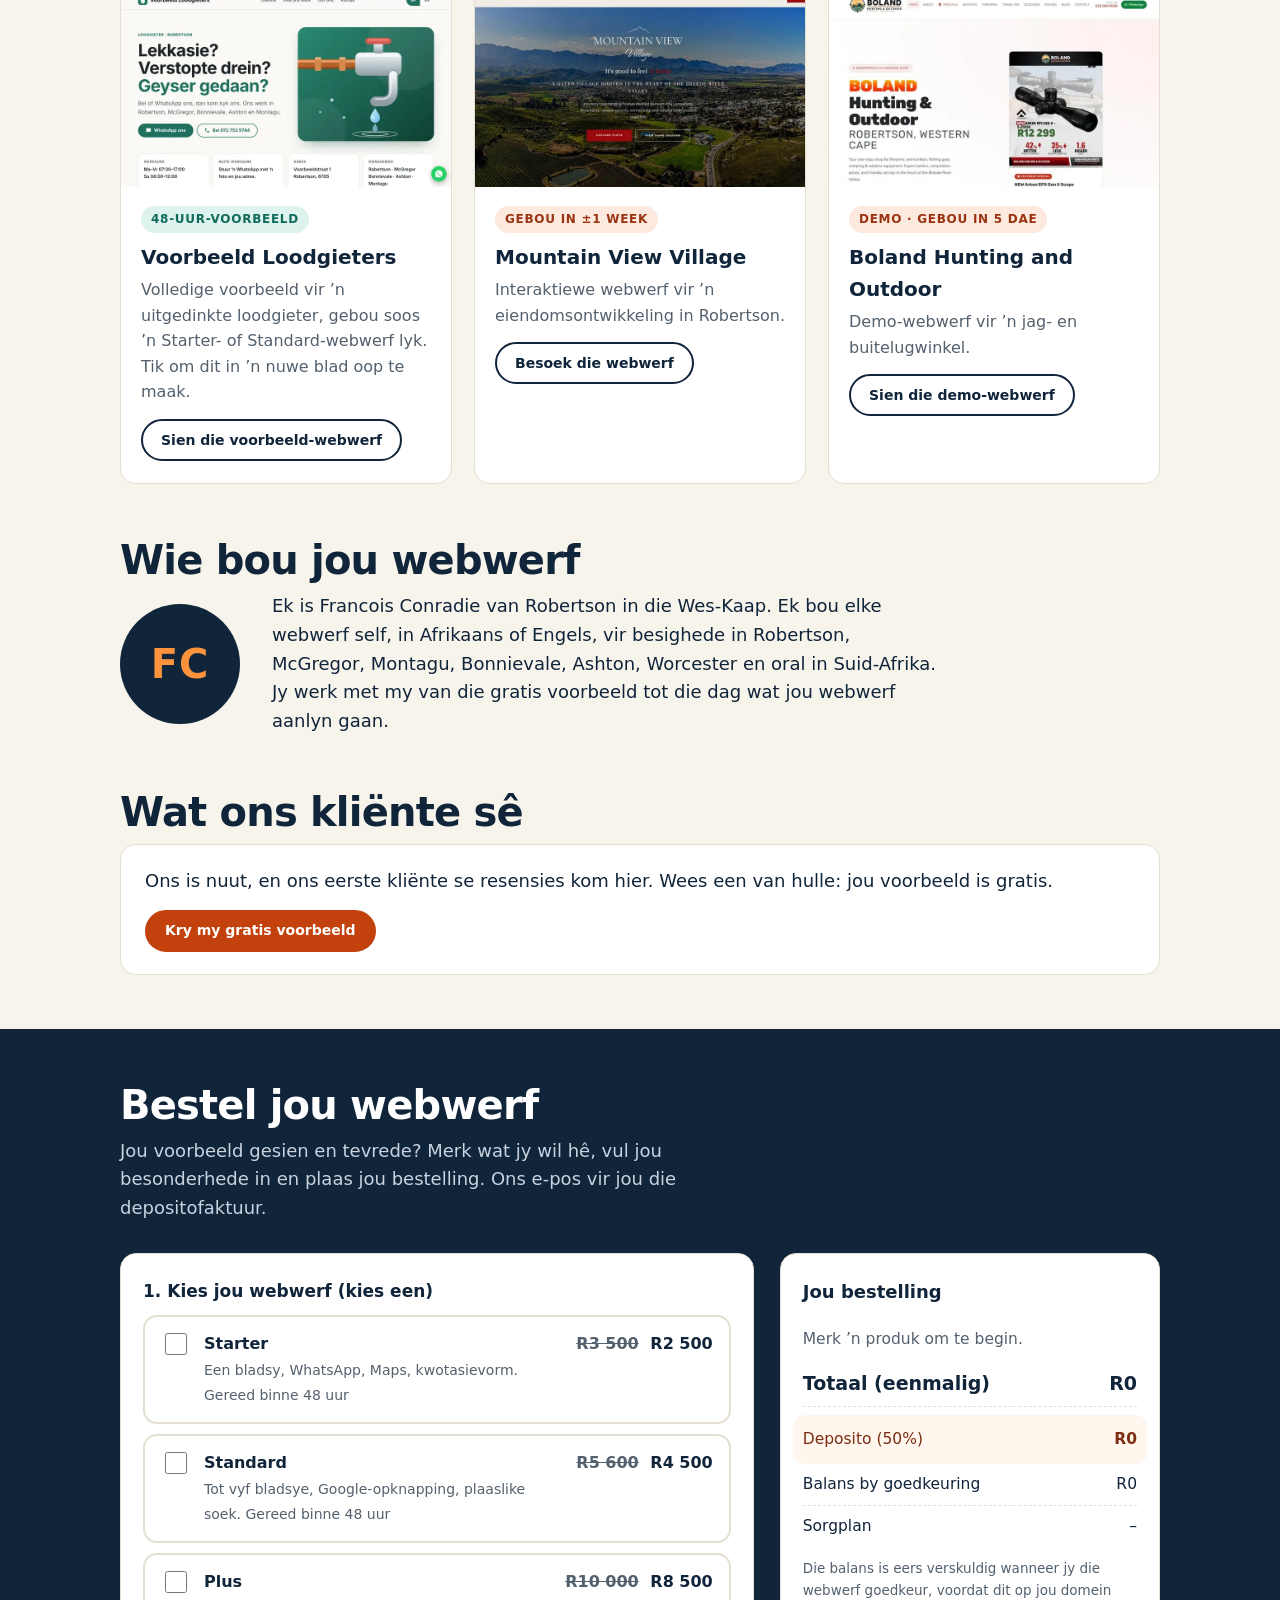
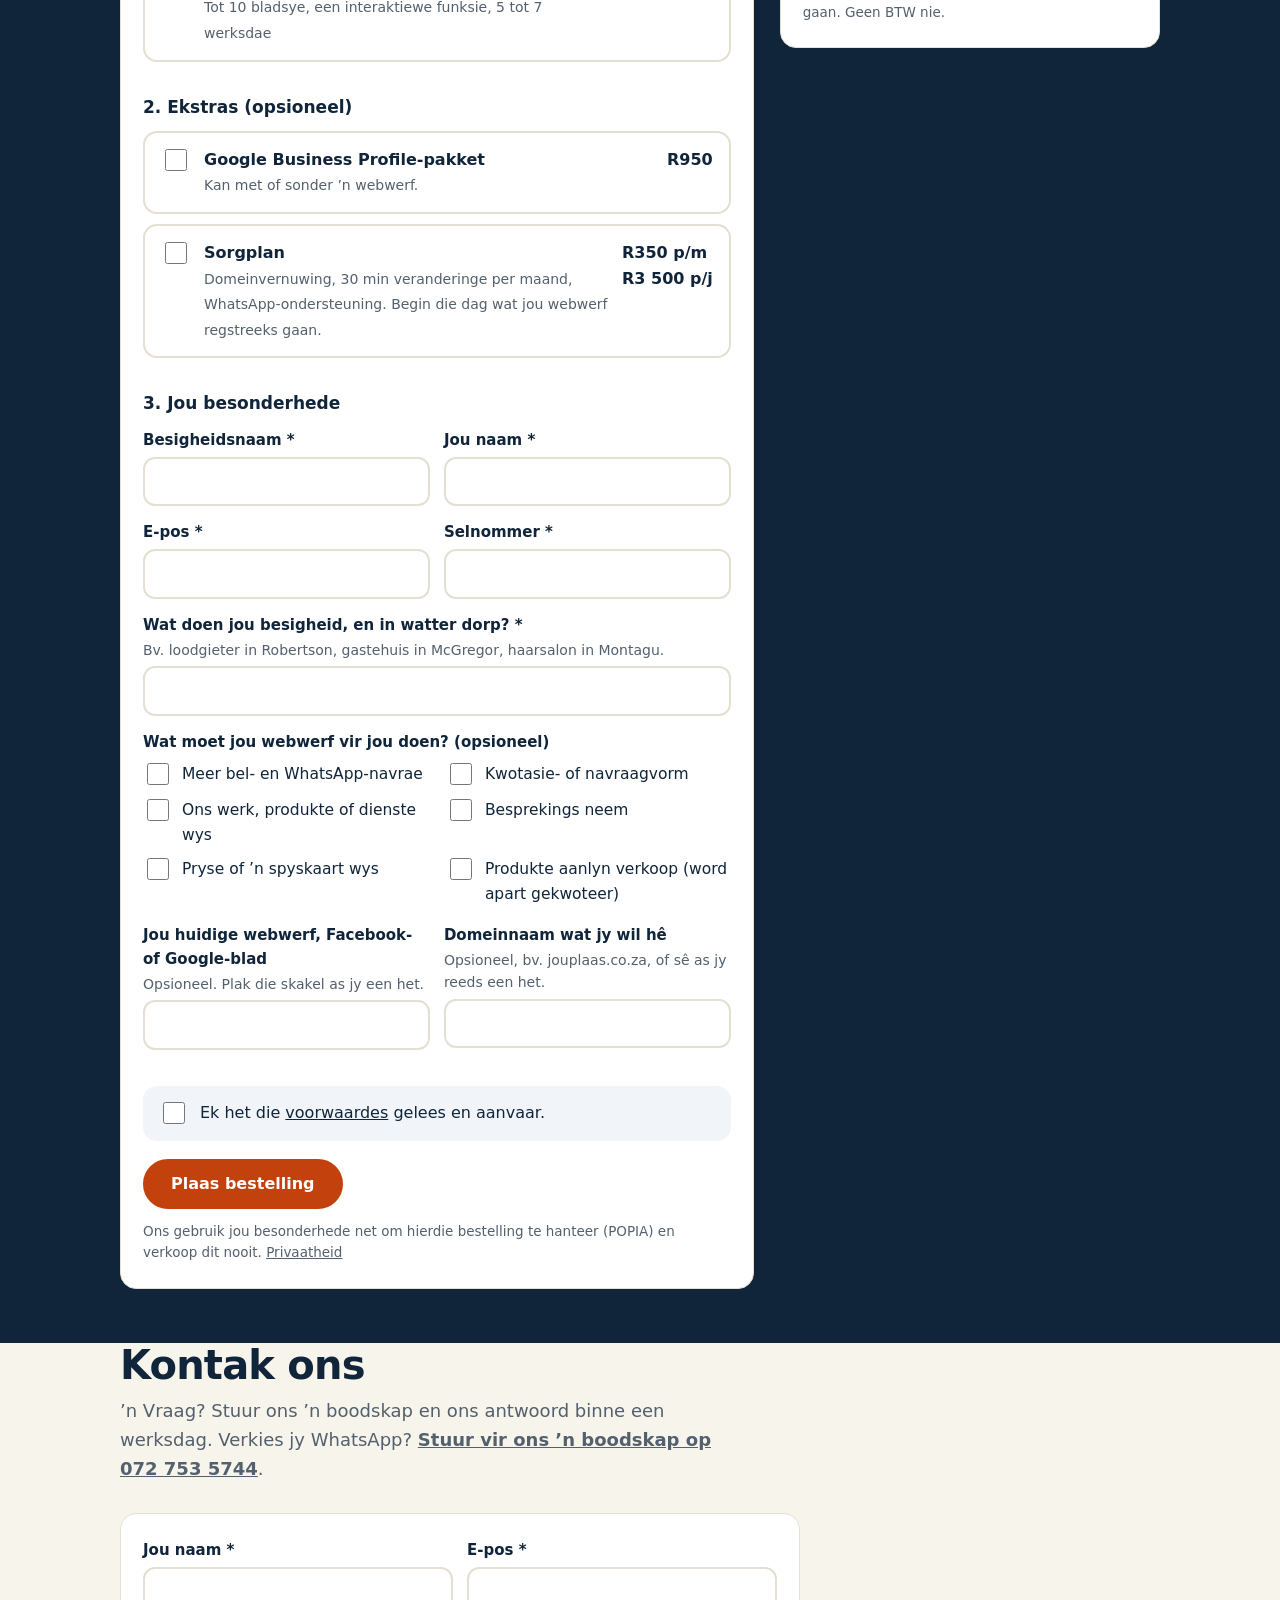
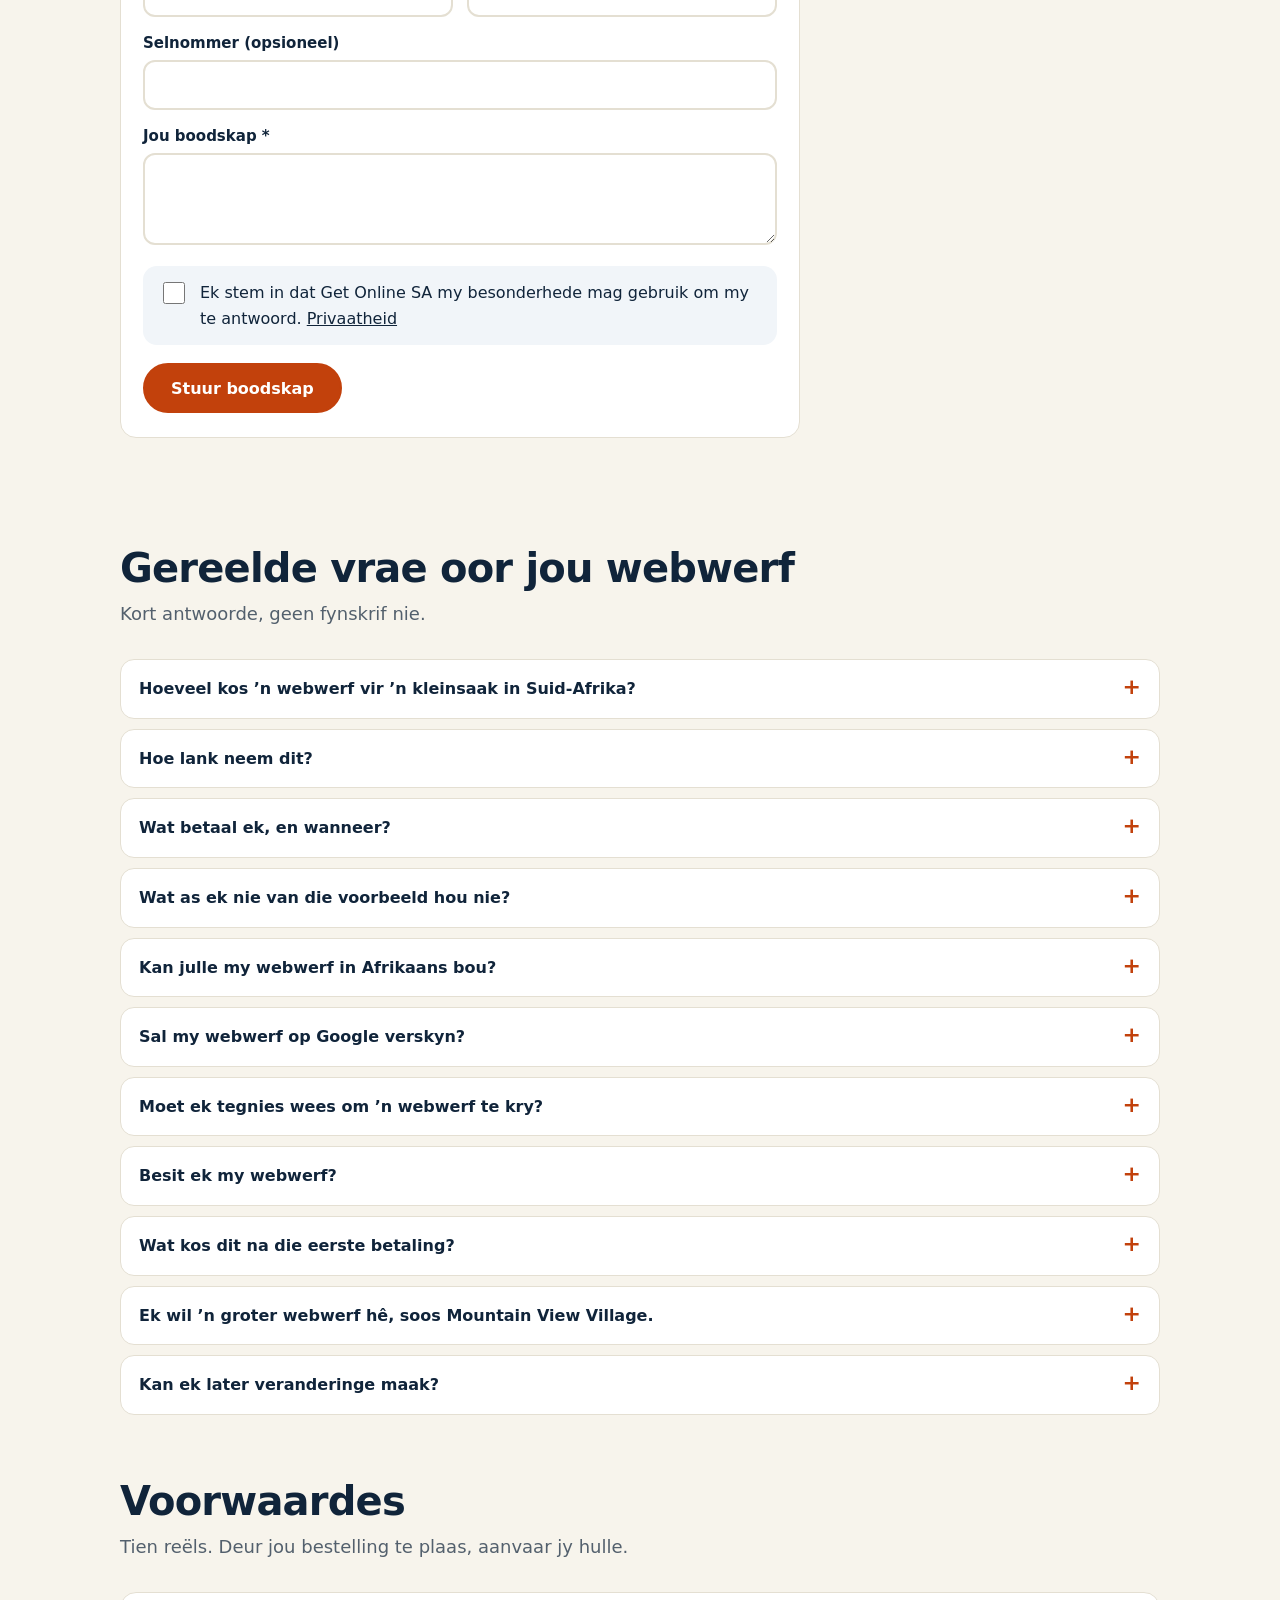
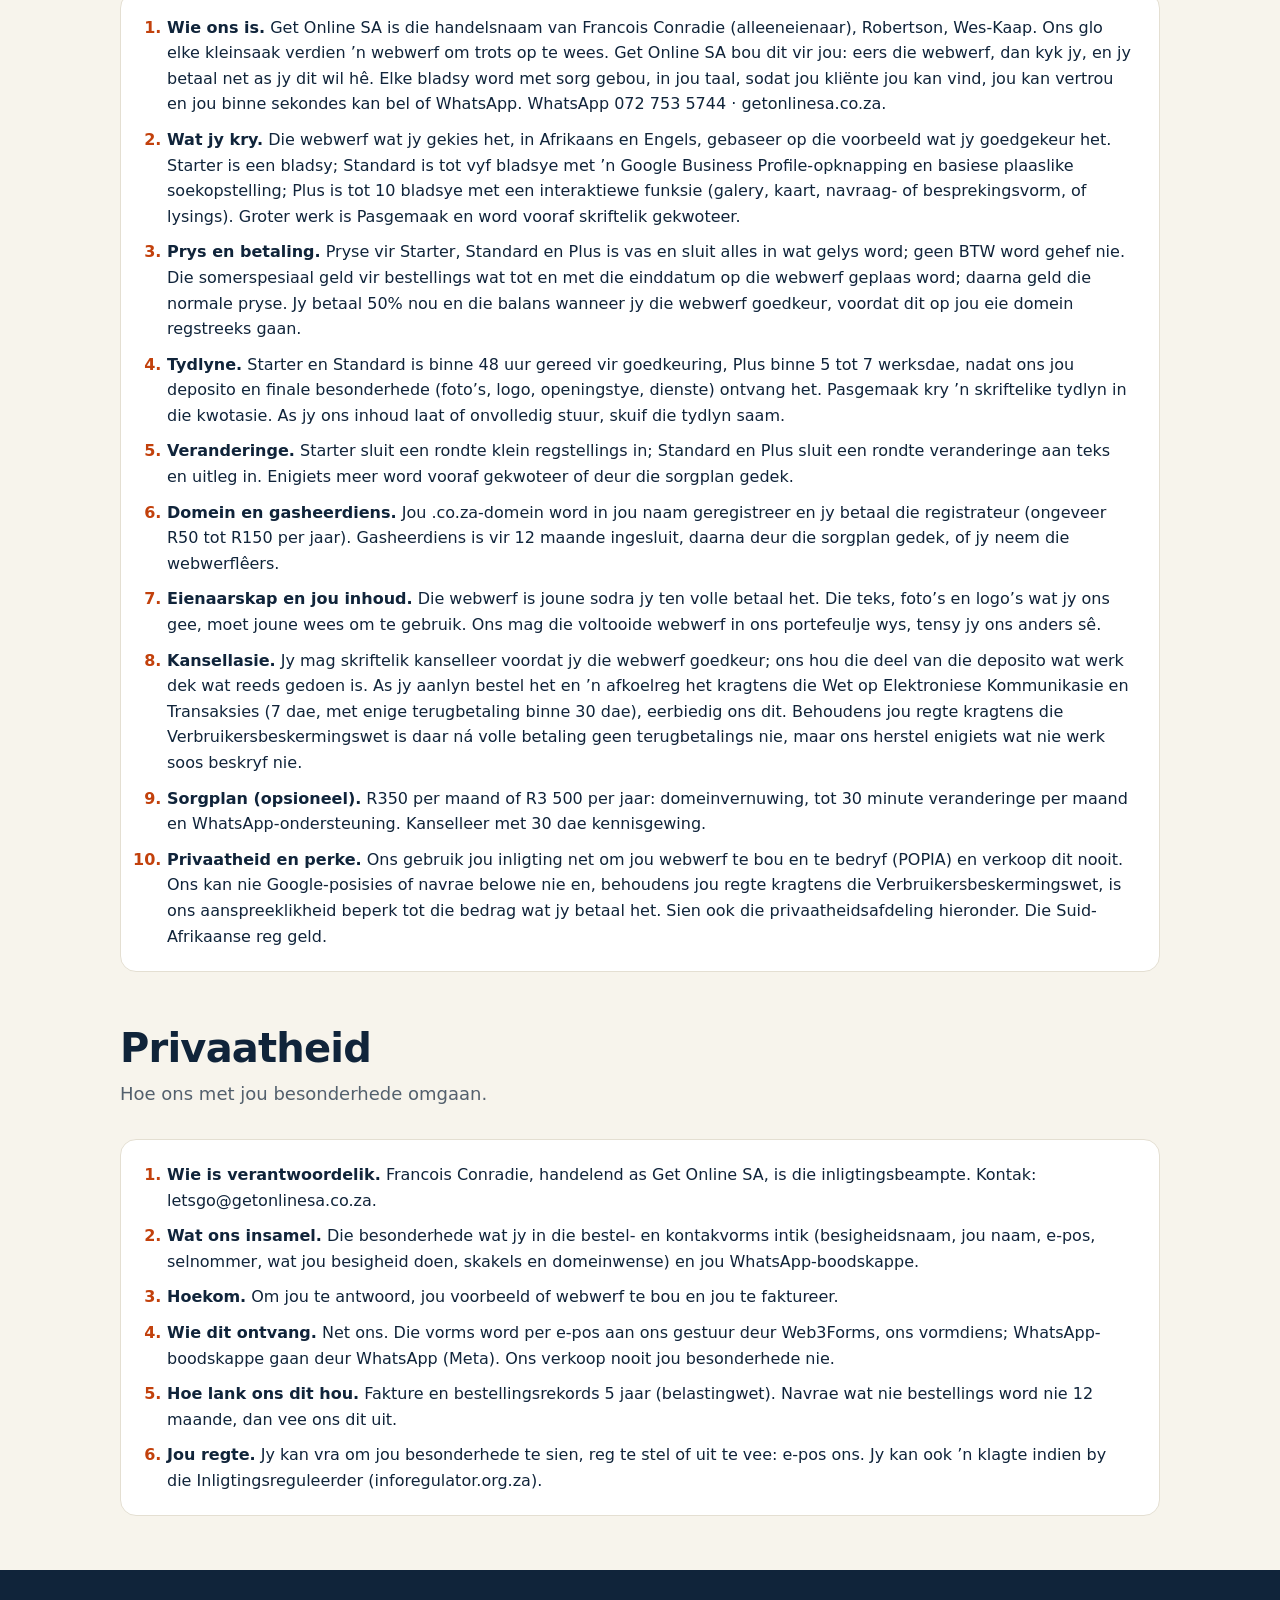
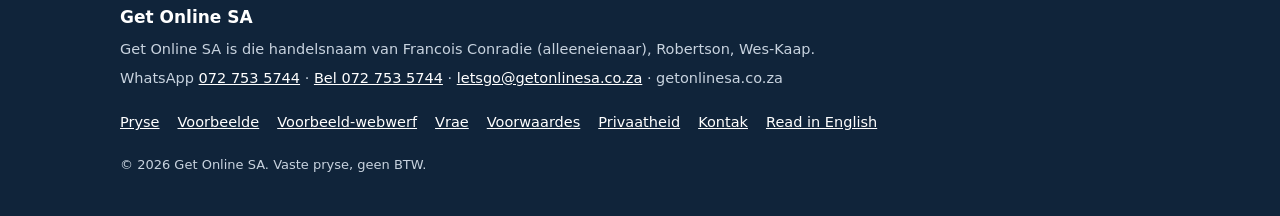
==== commit 3497faf0: "Remove WhatsApp Business catalogue from the Google pack (EN and AF) Co-Authored-By: Claude Sonnet 5." ====
--- a/af/index.html
+++ b/af/index.html
@@ -397,7 +397,7 @@
         <h3>Google-pakket en sorgplan</h3>
         <div class="price">R950 <small>Google-pakket</small></div>
         <ul>
-          <li>Google Business Profile en WhatsApp Business-katalogus reg opgestel</li>
+          <li>Google Business Profile reg opgestel</li>
           <li><strong>Sorgplan R350 p/m of R3&nbsp;500 p/j:</strong> domeinvernuwing, tot 30 minute veranderinge per maand, WhatsApp-ondersteuning</li>
         </ul>
         <div class="addbox">
@@ -477,7 +477,7 @@
 
         <fieldset>
           <legend>2. Ekstras (opsioneel)</legend>
-          <label class="opt"><input type="checkbox" id="p_gbp" name="gbp" data-extra="gbp"><span><span class="t">Google Business Profile-pakket</span><br><span class="d">Plus WhatsApp Business-katalogus. Kan met of sonder ’n webwerf.</span></span><span class="p">R950</span></label>
+          <label class="opt"><input type="checkbox" id="p_gbp" name="gbp" data-extra="gbp"><span><span class="t">Google Business Profile-pakket</span><br><span class="d">Kan met of sonder ’n webwerf.</span></span><span class="p">R950</span></label>
           <label class="opt"><input type="checkbox" id="c_care" name="care" data-extra="care"><span><span class="t">Sorgplan</span><br><span class="d">Domeinvernuwing, 30 min veranderinge per maand, WhatsApp-ondersteuning. Begin die dag wat jou webwerf regstreeks gaan.</span></span><span class="p">R350 p/m<br>R3&nbsp;500 p/j</span></label>
           <div class="termsel" id="careTerm" hidden>
             <label><input type="radio" name="care_term" value="m" checked><span>Maandeliks R350</span></label>
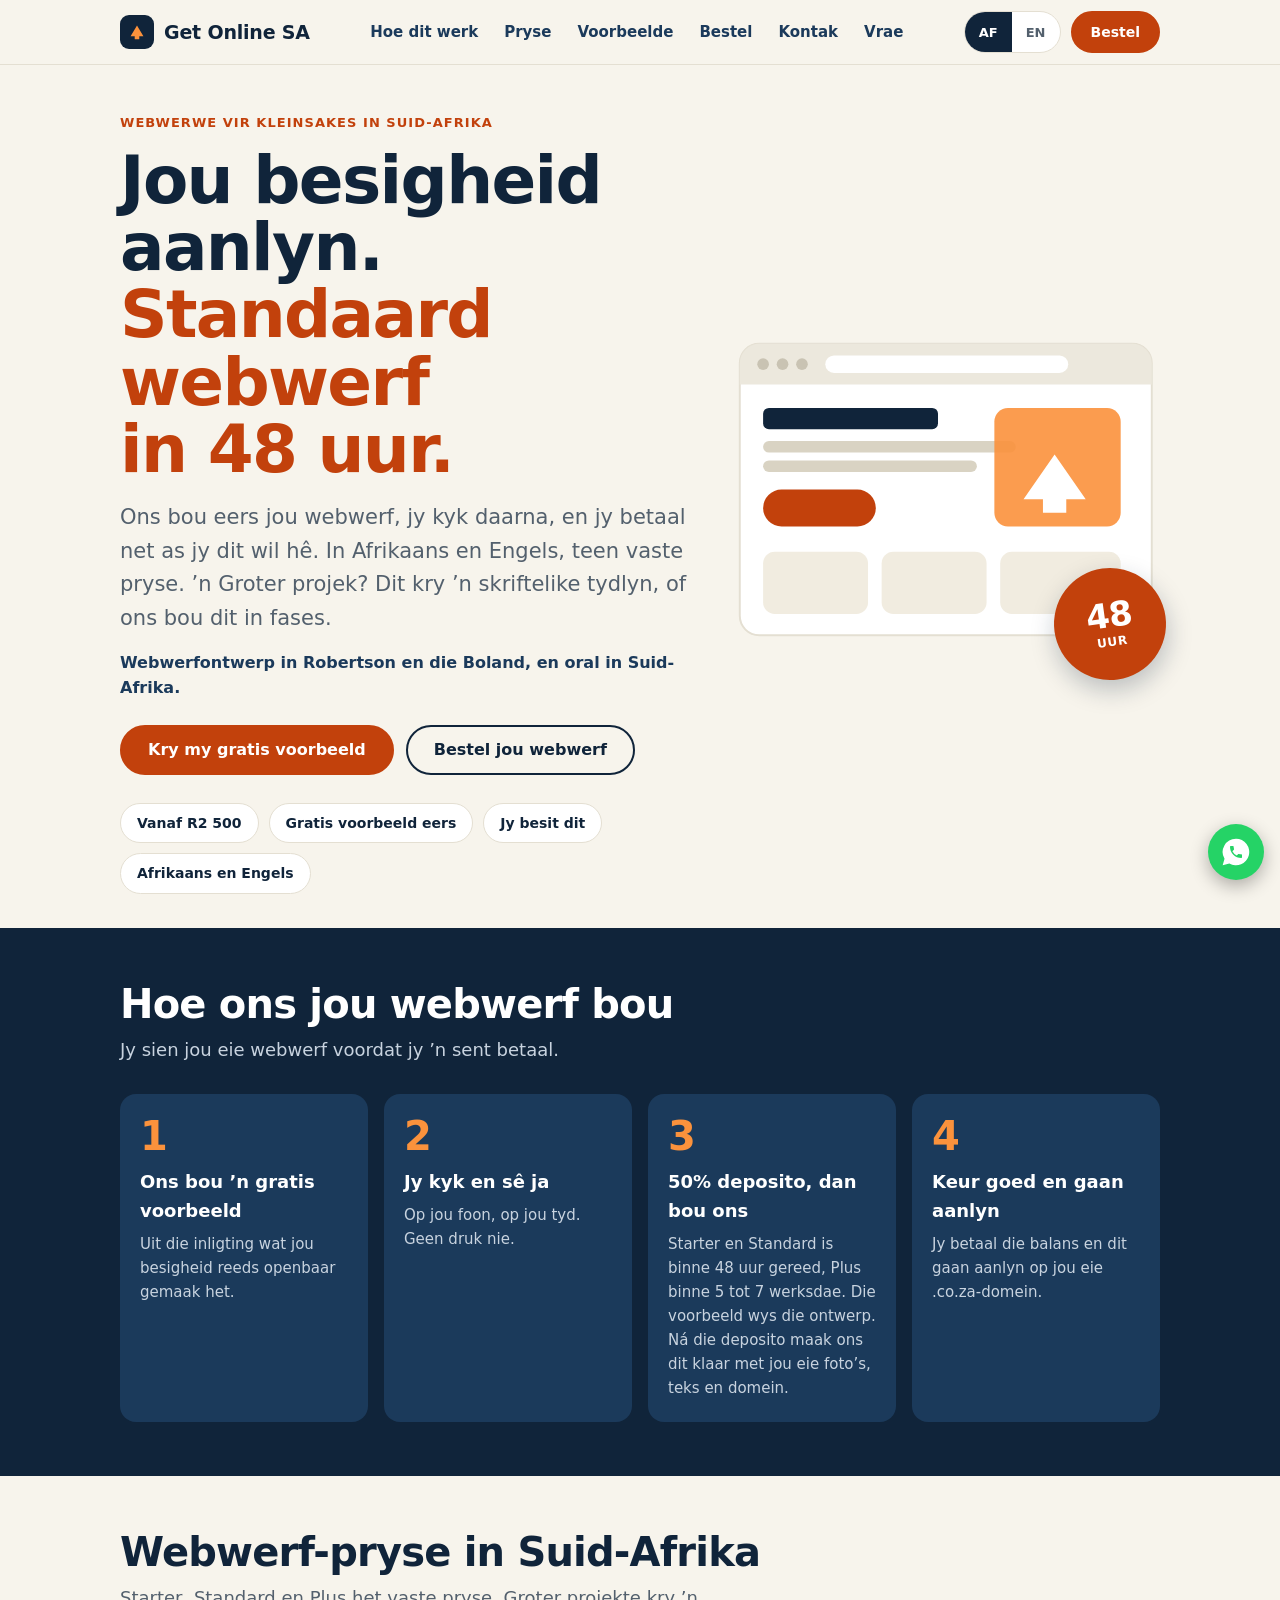
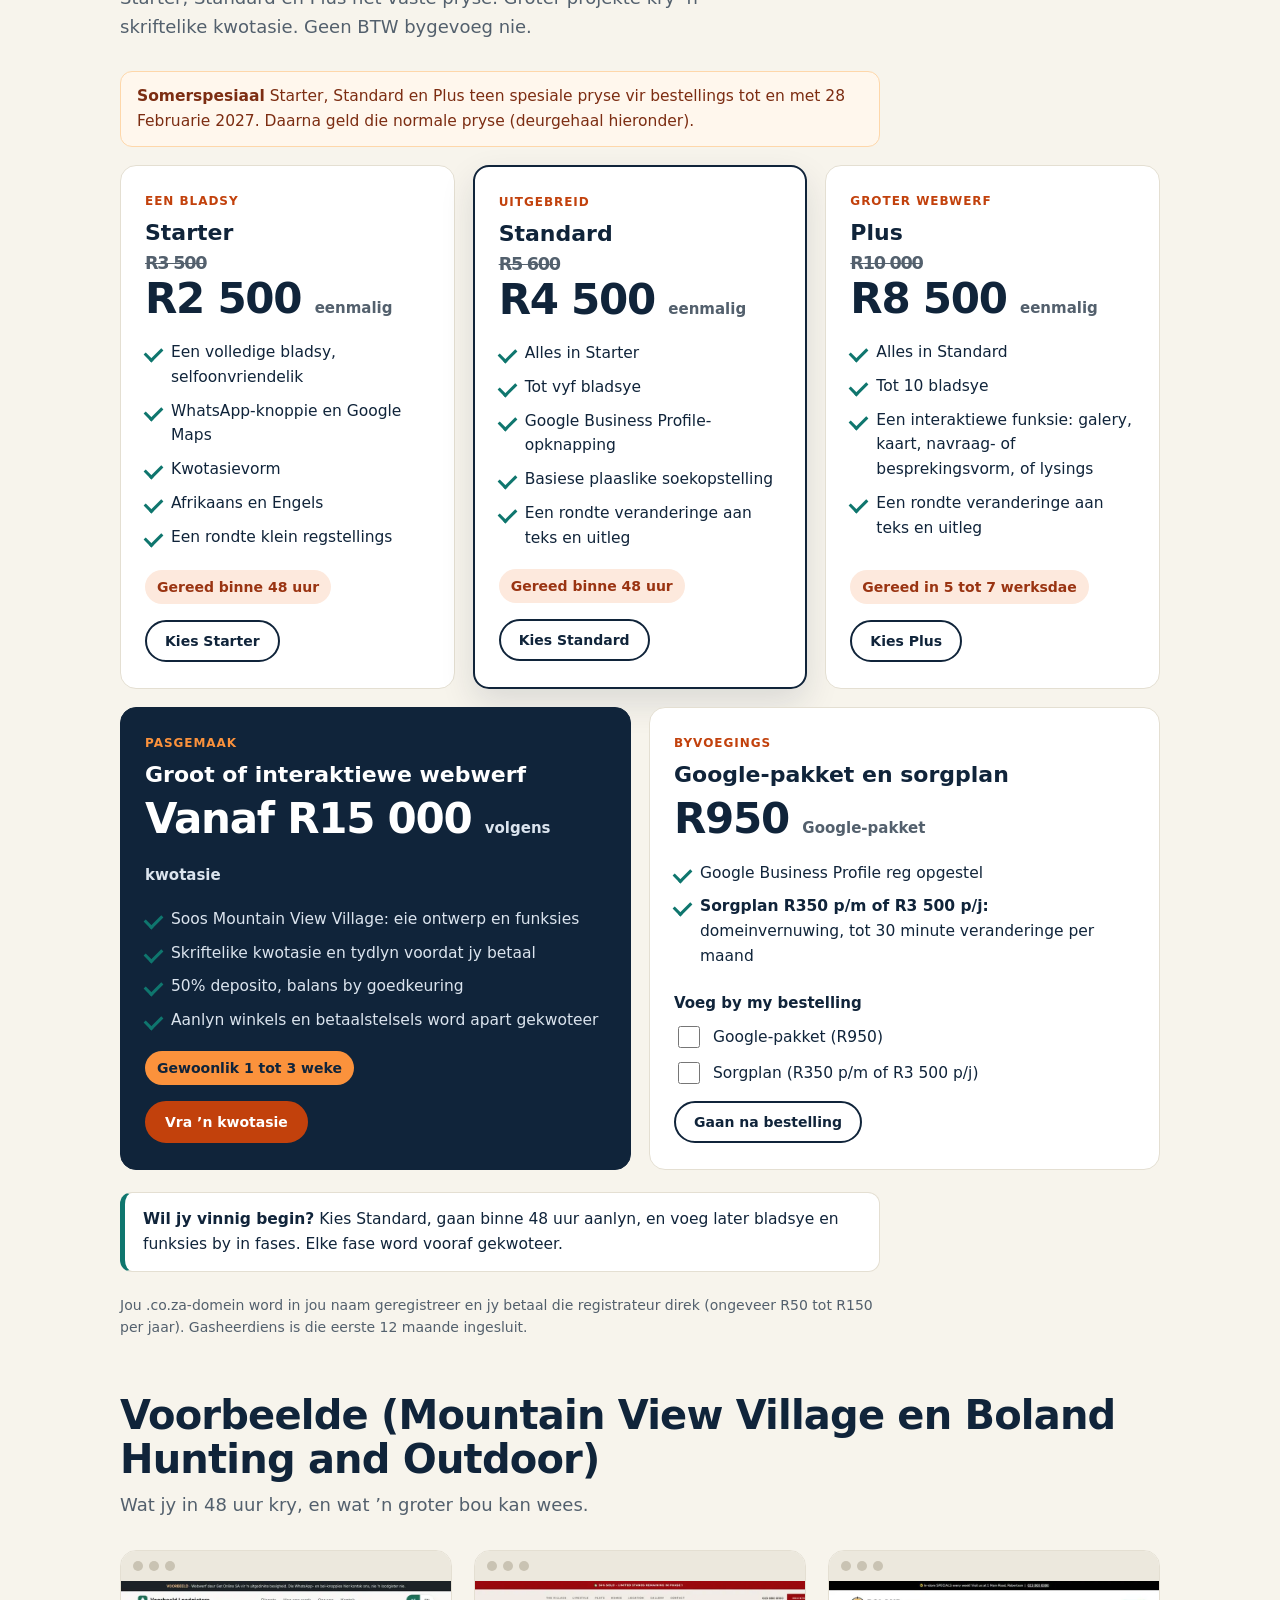
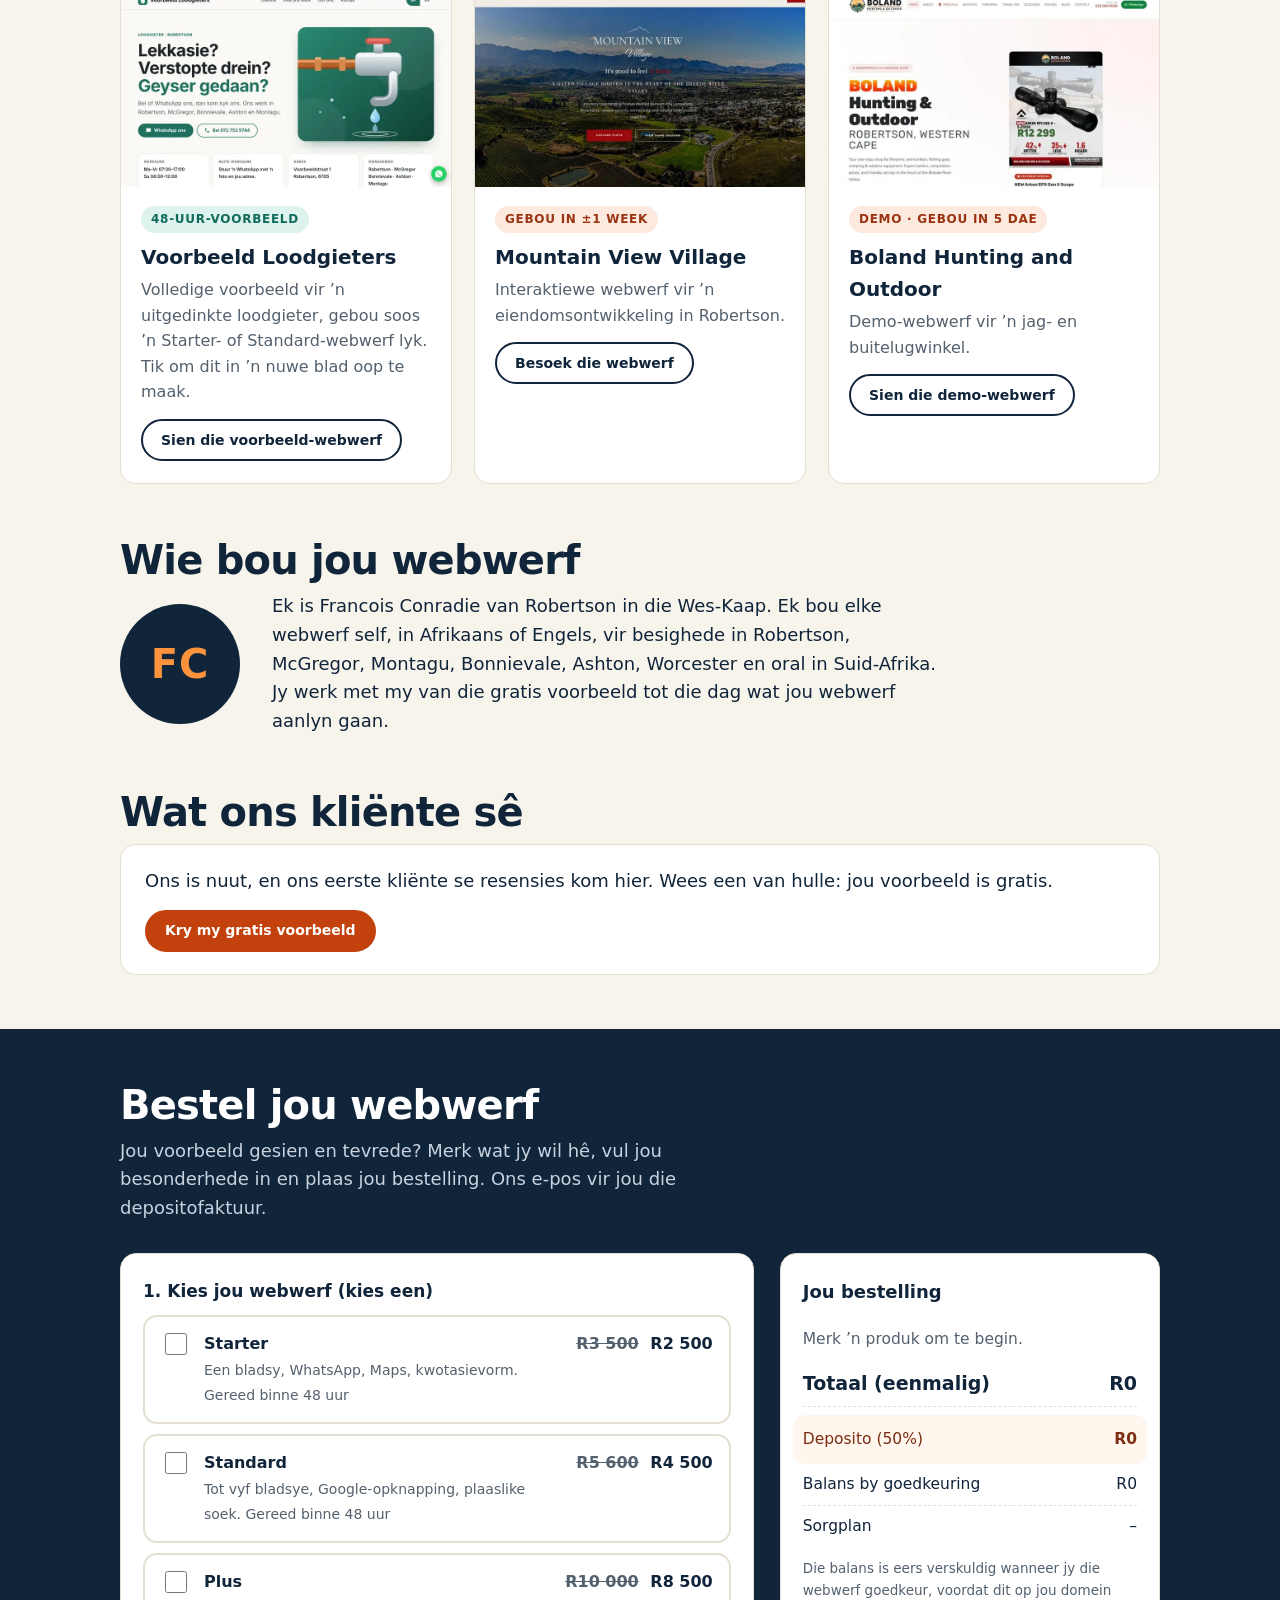
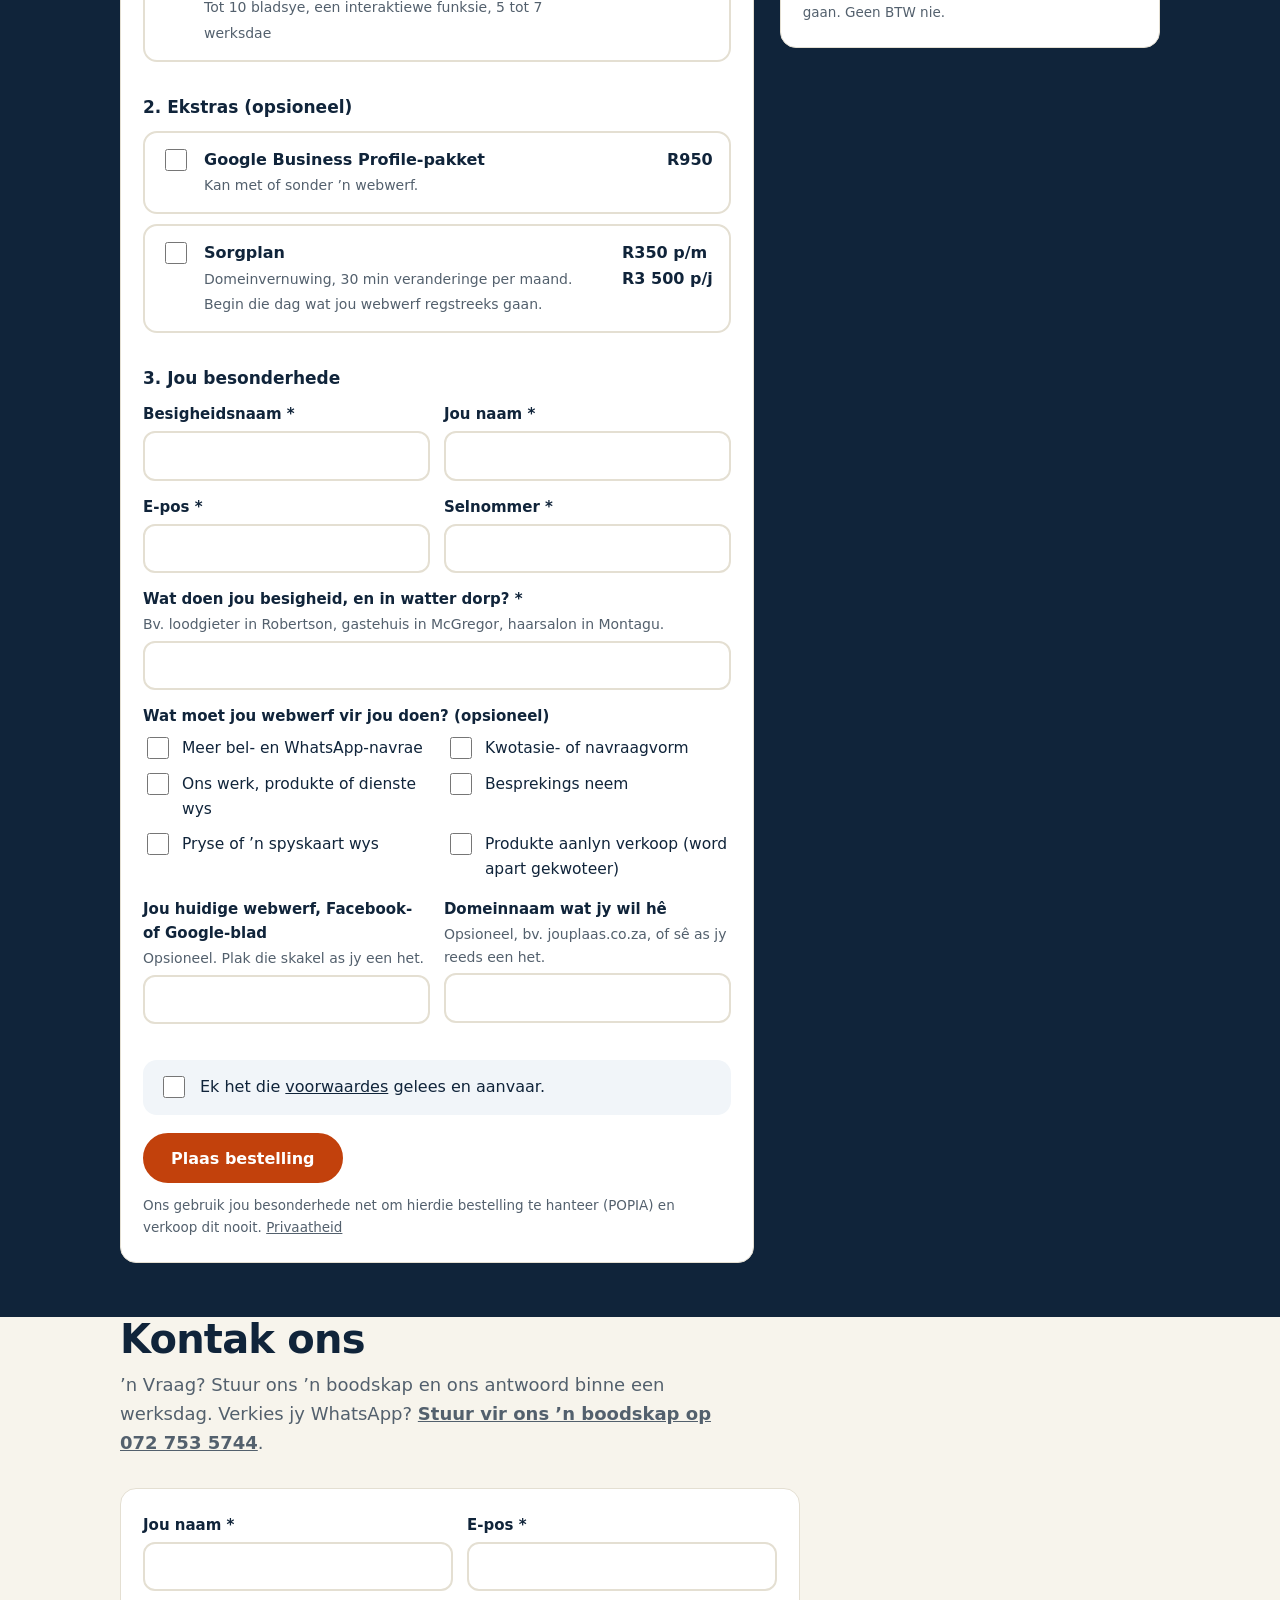
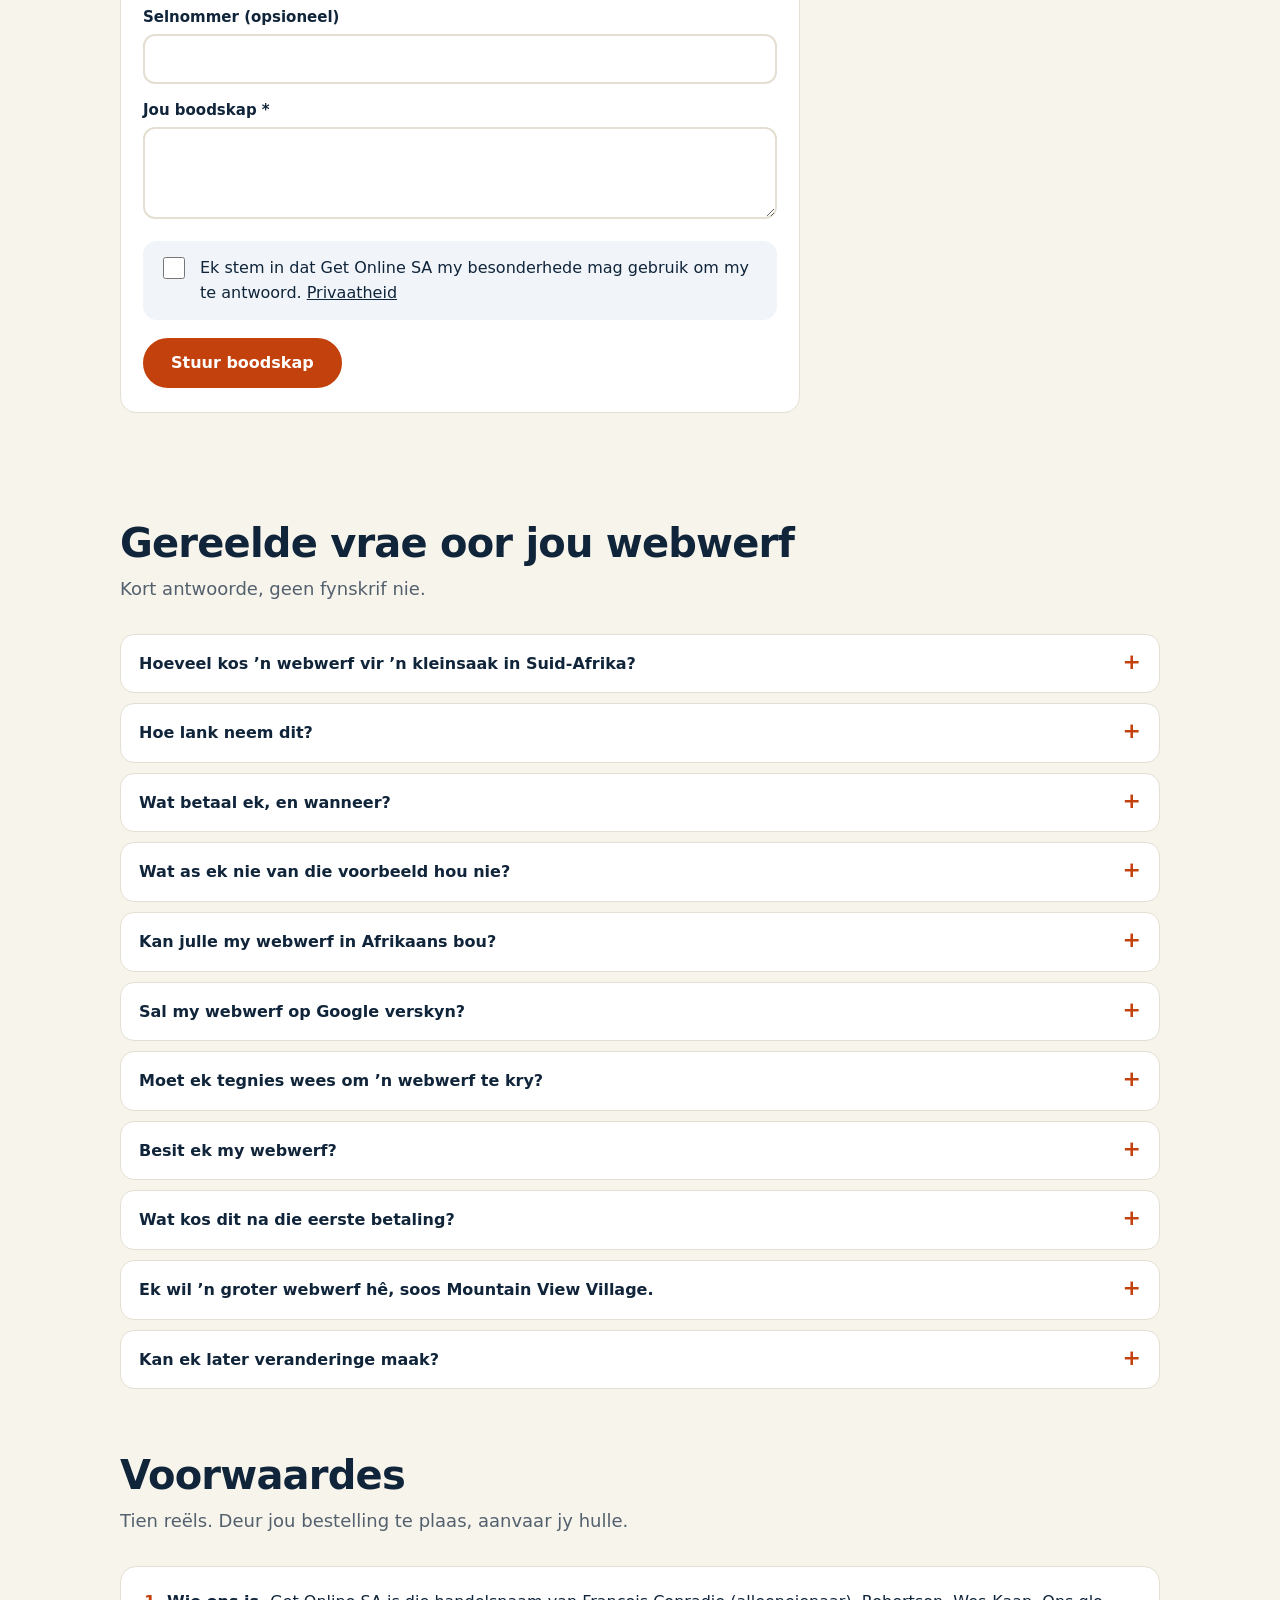
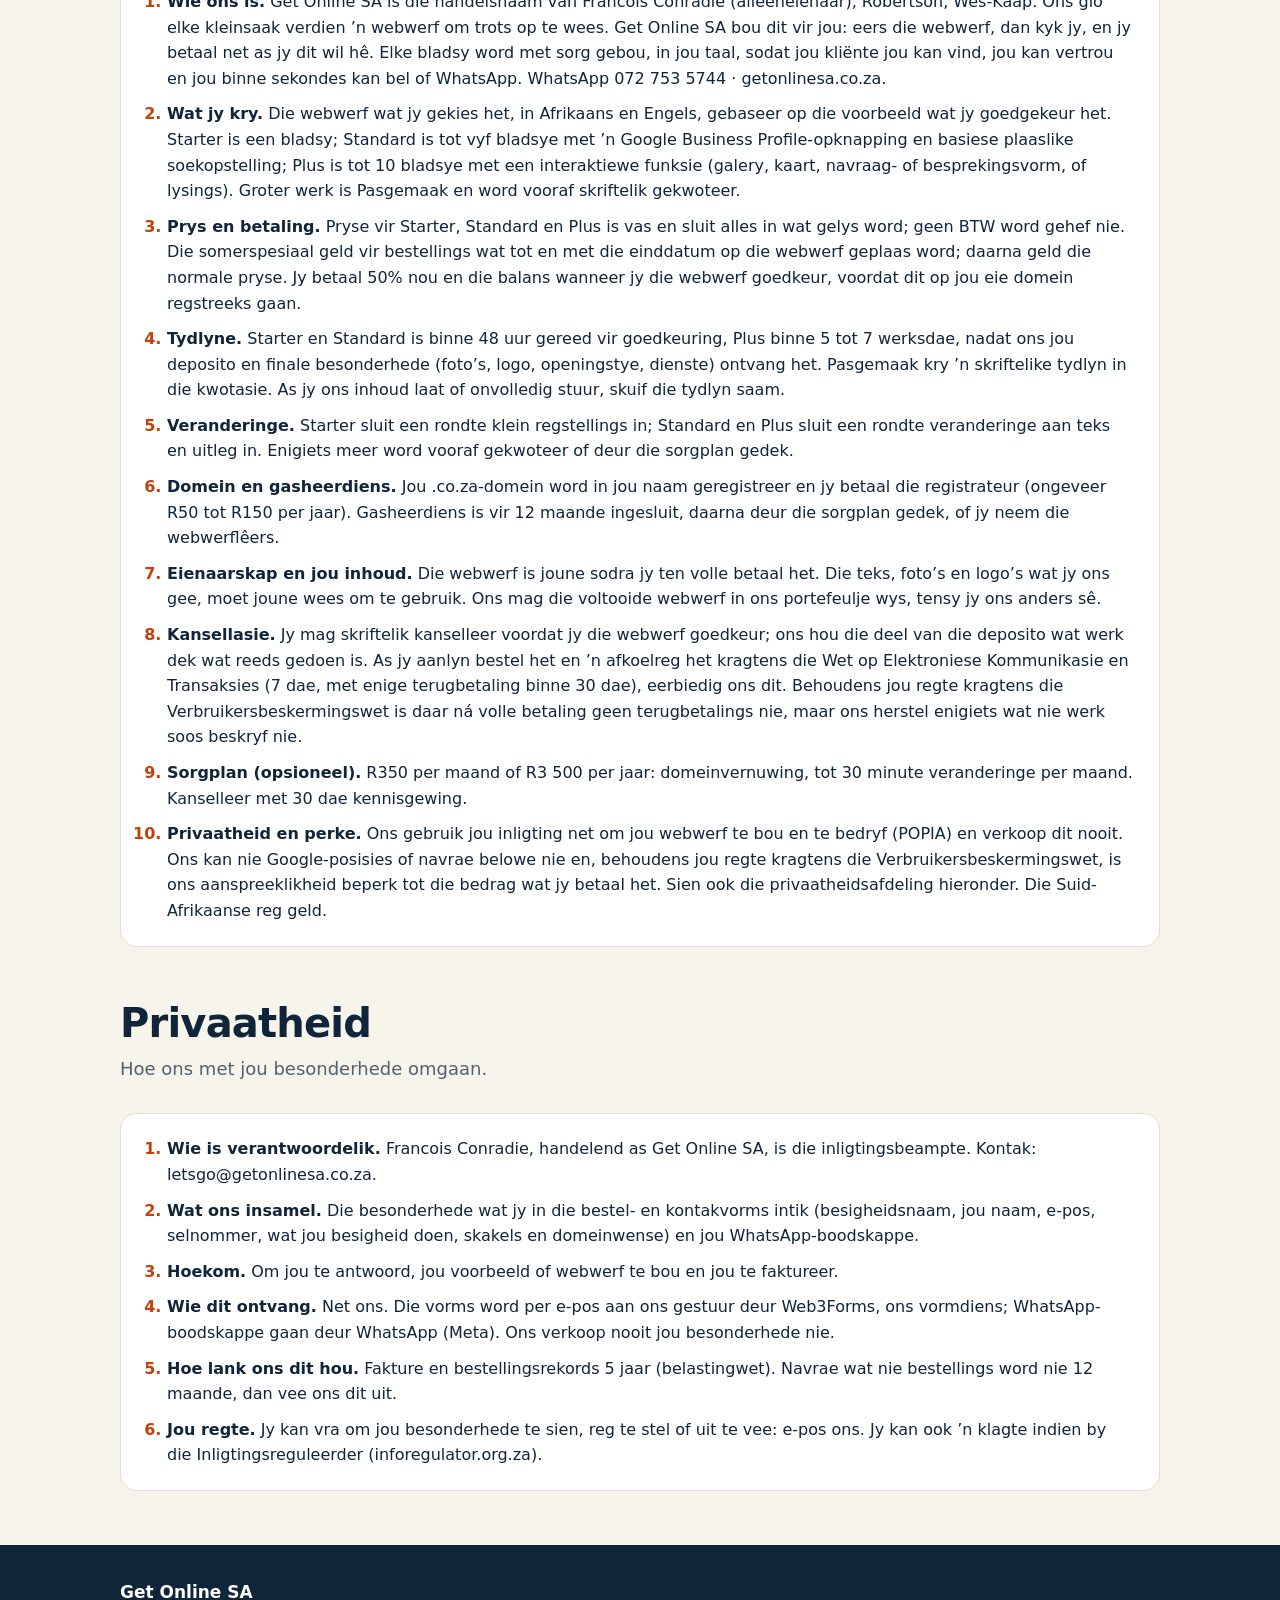
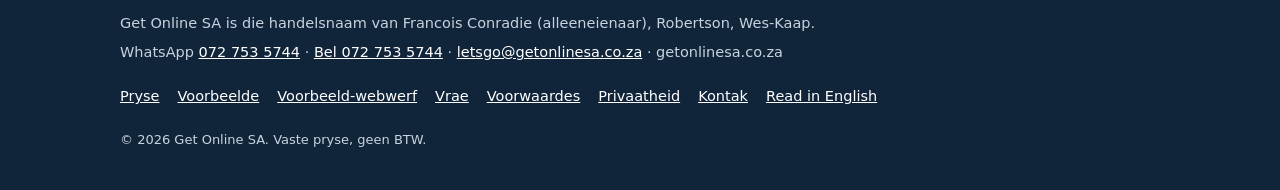
==== commit 56453d19: "Remove WhatsApp support from the care plan (EN and AF: card, order form, terms) Co-Authored-By: Clau" ====
--- a/af/index.html
+++ b/af/index.html
@@ -398,7 +398,7 @@
         <div class="price">R950 <small>Google-pakket</small></div>
         <ul>
           <li>Google Business Profile reg opgestel</li>
-          <li><strong>Sorgplan R350 p/m of R3&nbsp;500 p/j:</strong> domeinvernuwing, tot 30 minute veranderinge per maand, WhatsApp-ondersteuning</li>
+          <li><strong>Sorgplan R350 p/m of R3&nbsp;500 p/j:</strong> domeinvernuwing, tot 30 minute veranderinge per maand</li>
         </ul>
         <div class="addbox">
           <strong>Voeg by my bestelling</strong>
@@ -478,7 +478,7 @@
         <fieldset>
           <legend>2. Ekstras (opsioneel)</legend>
           <label class="opt"><input type="checkbox" id="p_gbp" name="gbp" data-extra="gbp"><span><span class="t">Google Business Profile-pakket</span><br><span class="d">Kan met of sonder ’n webwerf.</span></span><span class="p">R950</span></label>
-          <label class="opt"><input type="checkbox" id="c_care" name="care" data-extra="care"><span><span class="t">Sorgplan</span><br><span class="d">Domeinvernuwing, 30 min veranderinge per maand, WhatsApp-ondersteuning. Begin die dag wat jou webwerf regstreeks gaan.</span></span><span class="p">R350 p/m<br>R3&nbsp;500 p/j</span></label>
+          <label class="opt"><input type="checkbox" id="c_care" name="care" data-extra="care"><span><span class="t">Sorgplan</span><br><span class="d">Domeinvernuwing, 30 min veranderinge per maand. Begin die dag wat jou webwerf regstreeks gaan.</span></span><span class="p">R350 p/m<br>R3&nbsp;500 p/j</span></label>
           <div class="termsel" id="careTerm" hidden>
             <label><input type="radio" name="care_term" value="m" checked><span>Maandeliks R350</span></label>
             <label><input type="radio" name="care_term" value="y"><span>Jaarliks R3&nbsp;500</span></label>
@@ -600,7 +600,7 @@
         <li><strong>Domein en gasheerdiens.</strong> Jou .co.za-domein word in jou naam geregistreer en jy betaal die registrateur (ongeveer R50 tot R150 per jaar). Gasheerdiens is vir 12 maande ingesluit, daarna deur die sorgplan gedek, of jy neem die webwerflêers.</li>
         <li><strong>Eienaarskap en jou inhoud.</strong> Die webwerf is joune sodra jy ten volle betaal het. Die teks, foto’s en logo’s wat jy ons gee, moet joune wees om te gebruik. Ons mag die voltooide webwerf in ons portefeulje wys, tensy jy ons anders sê.</li>
         <li><strong>Kansellasie.</strong> Jy mag skriftelik kanselleer voordat jy die webwerf goedkeur; ons hou die deel van die deposito wat werk dek wat reeds gedoen is. As jy aanlyn bestel het en ’n afkoelreg het kragtens die Wet op Elektroniese Kommunikasie en Transaksies (7 dae, met enige terugbetaling binne 30 dae), eerbiedig ons dit. Behoudens jou regte kragtens die Verbruikersbeskermingswet is daar ná volle betaling geen terugbetalings nie, maar ons herstel enigiets wat nie werk soos beskryf nie.</li>
-        <li><strong>Sorgplan (opsioneel).</strong> R350 per maand of R3&nbsp;500 per jaar: domeinvernuwing, tot 30 minute veranderinge per maand en WhatsApp-ondersteuning. Kanselleer met 30 dae kennisgewing.</li>
+        <li><strong>Sorgplan (opsioneel).</strong> R350 per maand of R3&nbsp;500 per jaar: domeinvernuwing, tot 30 minute veranderinge per maand. Kanselleer met 30 dae kennisgewing.</li>
         <li><strong>Privaatheid en perke.</strong> Ons gebruik jou inligting net om jou webwerf te bou en te bedryf (POPIA) en verkoop dit nooit. Ons kan nie Google-posisies of navrae belowe nie en, behoudens jou regte kragtens die Verbruikersbeskermingswet, is ons aanspreeklikheid beperk tot die bedrag wat jy betaal het. Sien ook die privaatheidsafdeling hieronder. Die Suid-Afrikaanse reg geld.</li>
       </ol>
     </div>
@@ -720,7 +720,10 @@
 
   /* portfolio: clicking a card image opens that site in a new tab (the button below it is a normal link) */
   $$(".shot.link .strip").forEach(function(s){
-    s.addEventListener("click", function(){ window.open(s.getAttribute("data-url"), "_blank", "noopener"); });
+    s.addEventListener("click", function(){
+      var card = s.closest(".shot"), u = card && card.getAttribute("data-url");
+      if(u){ window.open(u, "_blank", "noopener"); }
+    });
   });
 
   /* Afrikaans browser on the English page: offer the Afrikaans page (never an automatic redirect) */
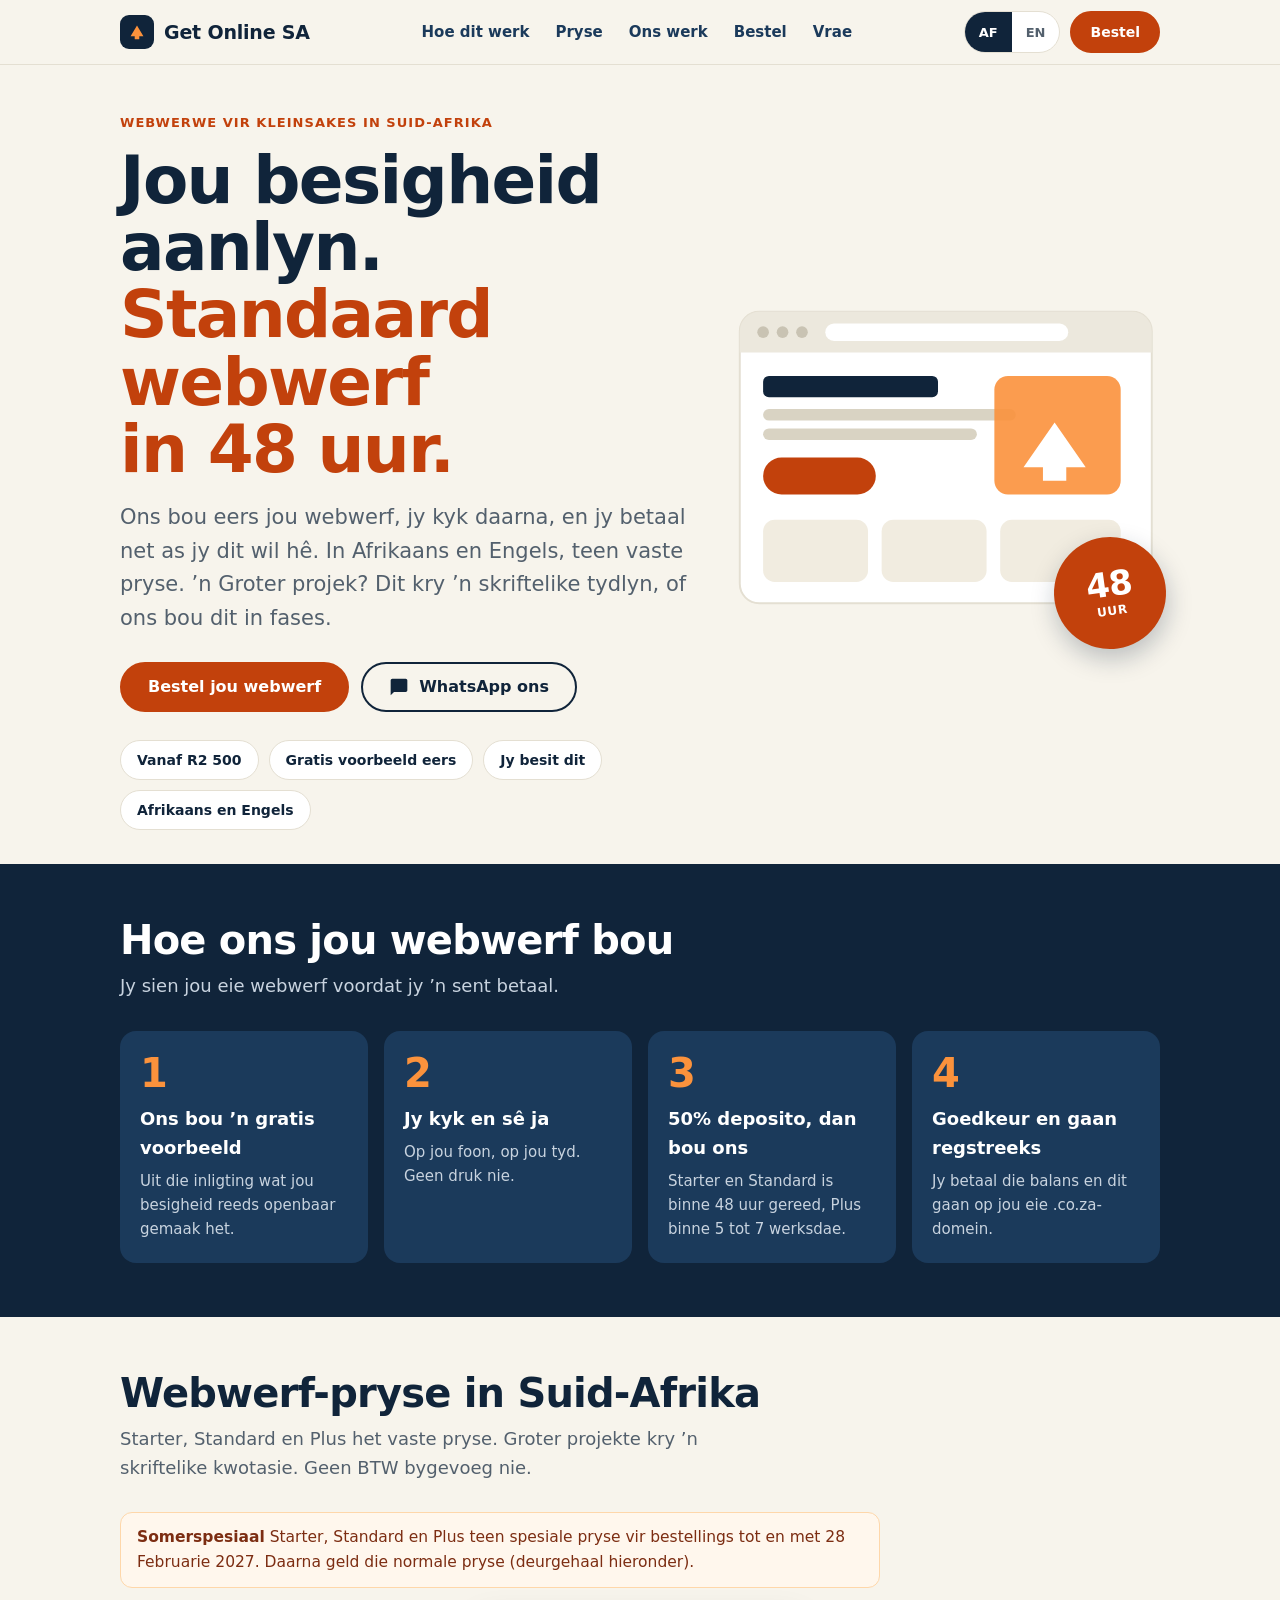
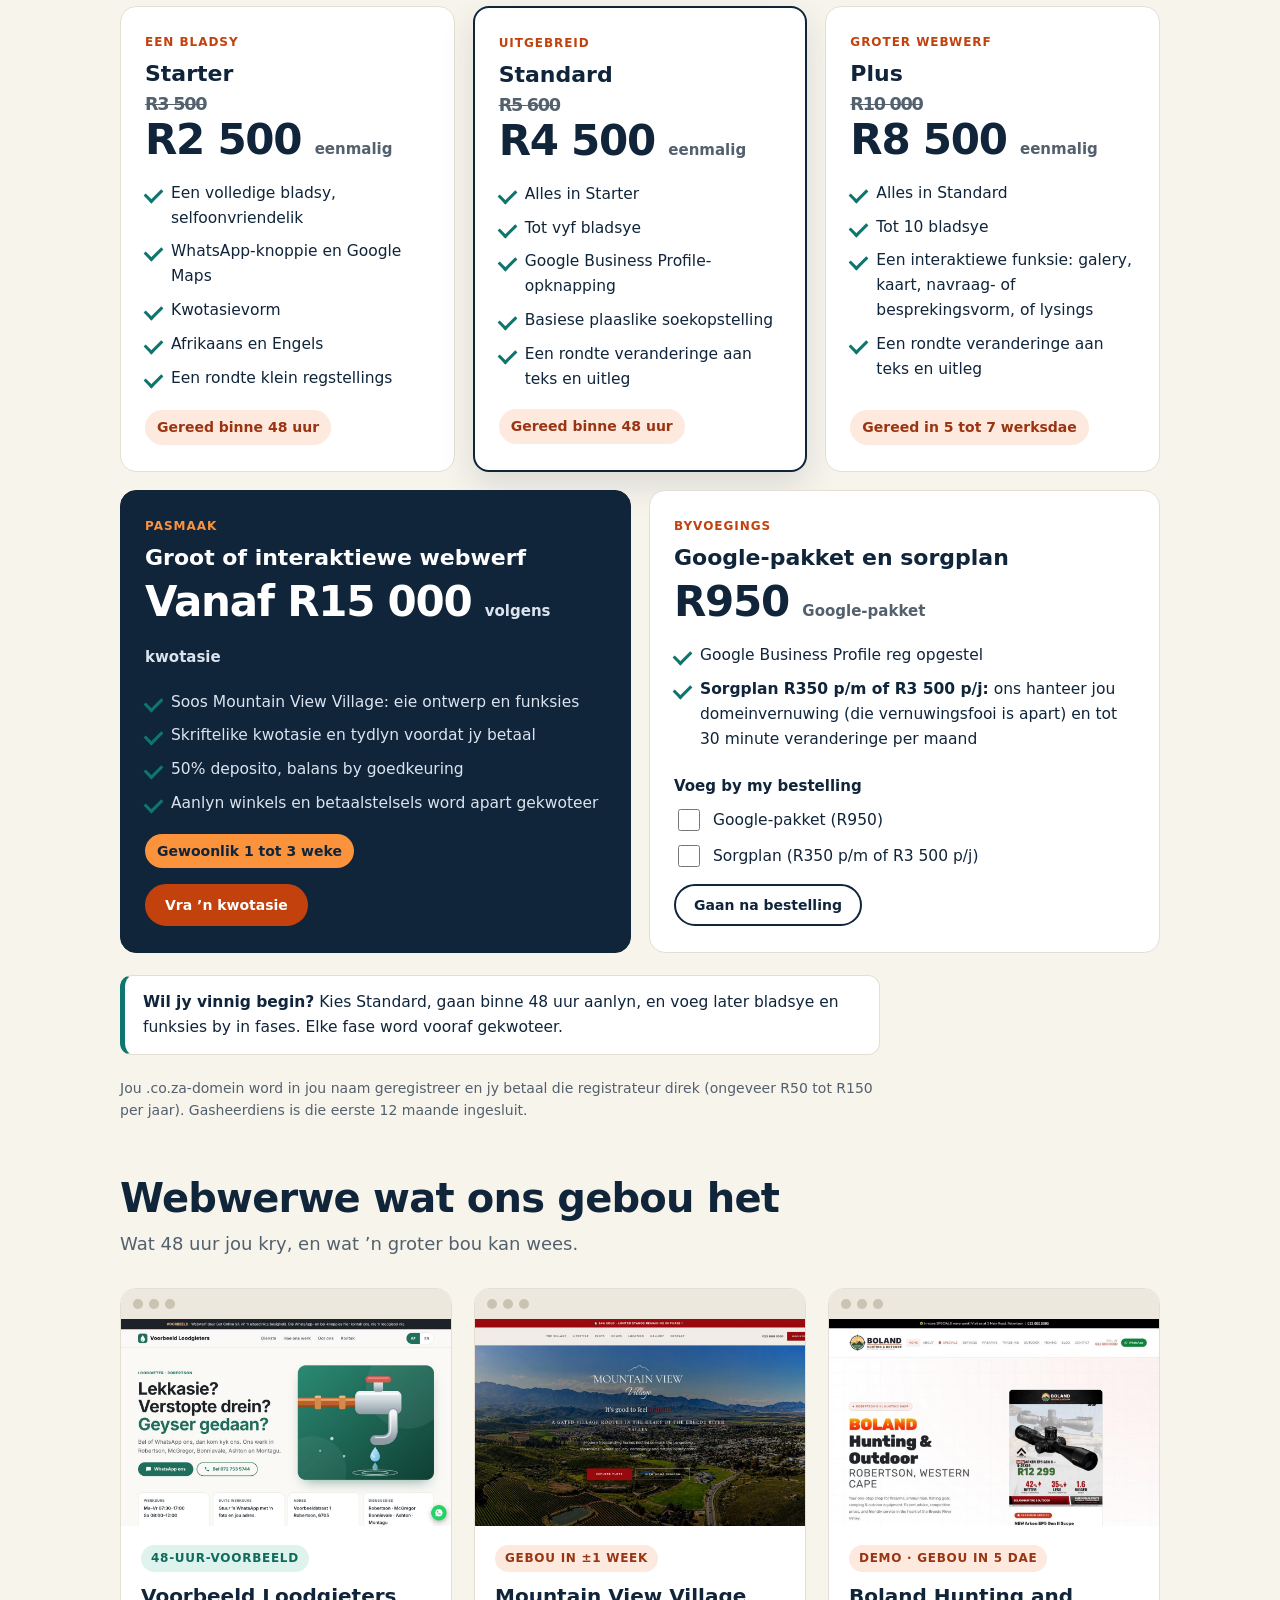
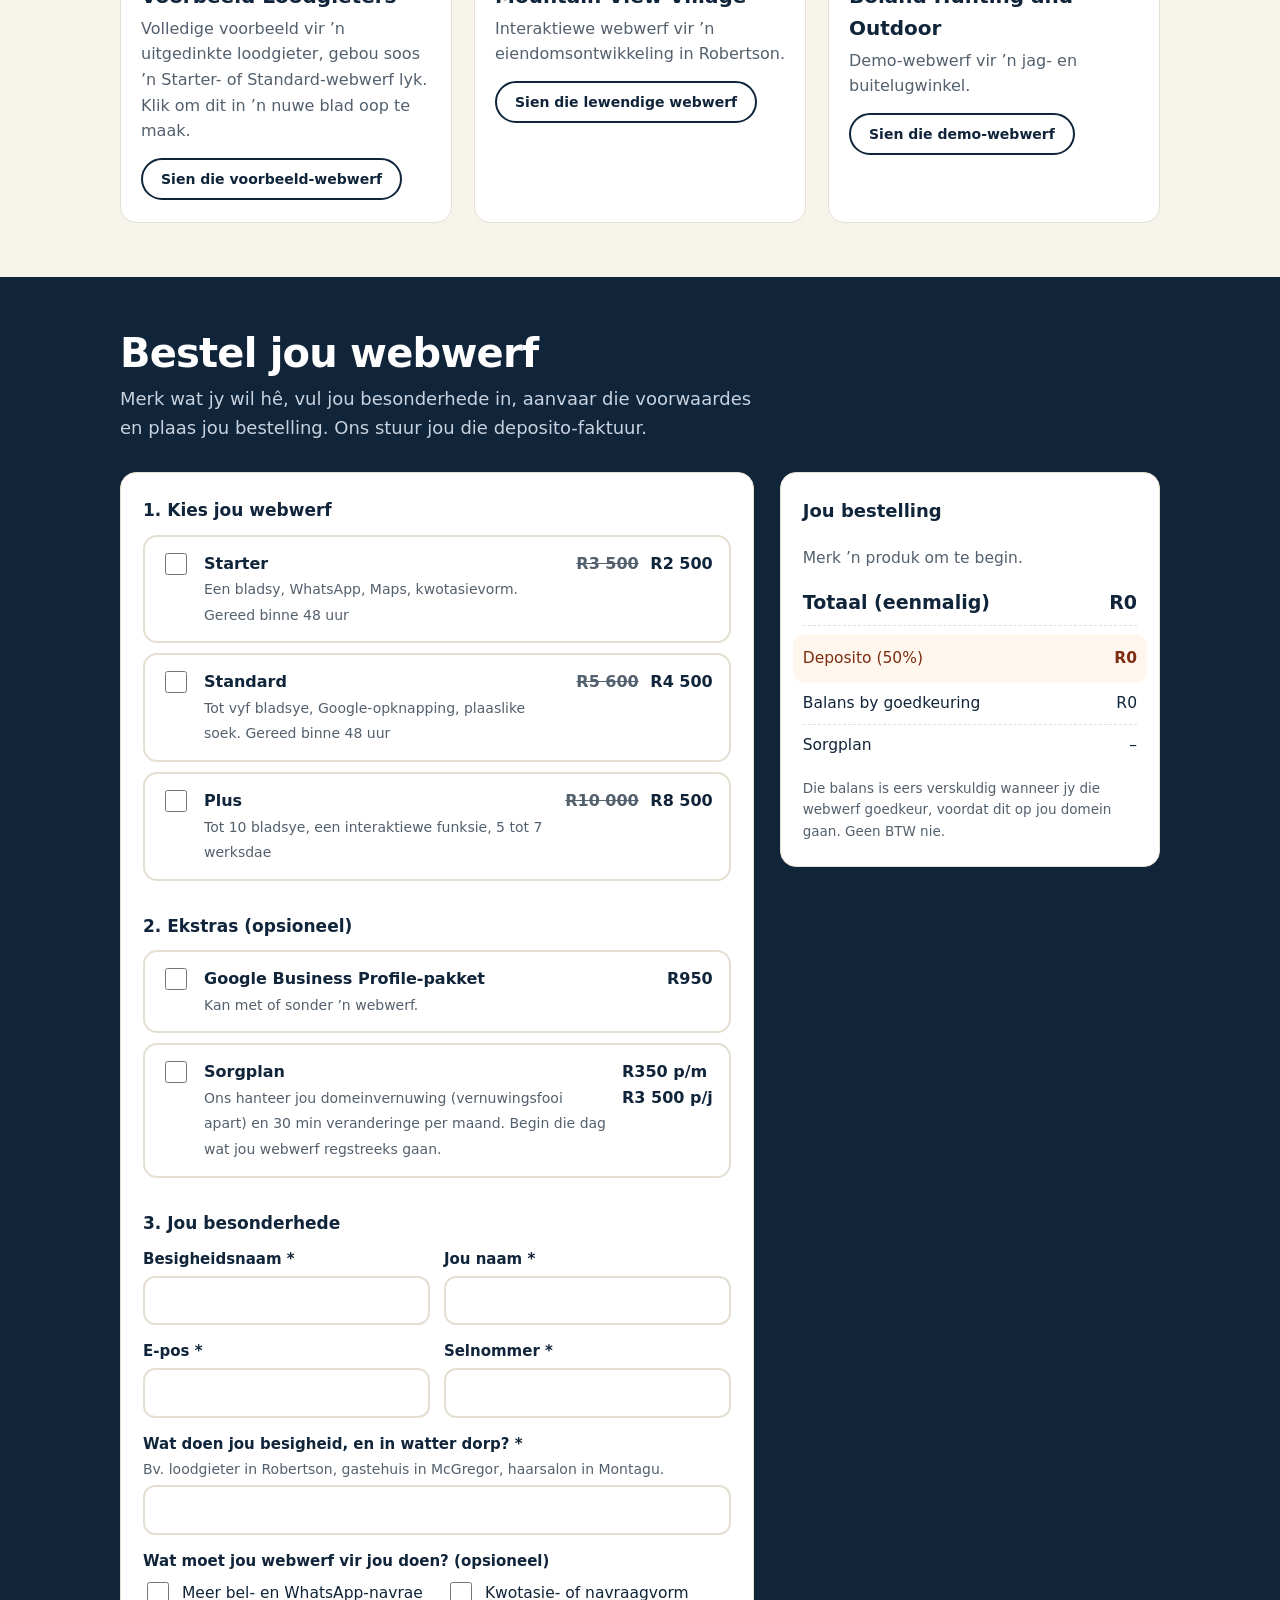
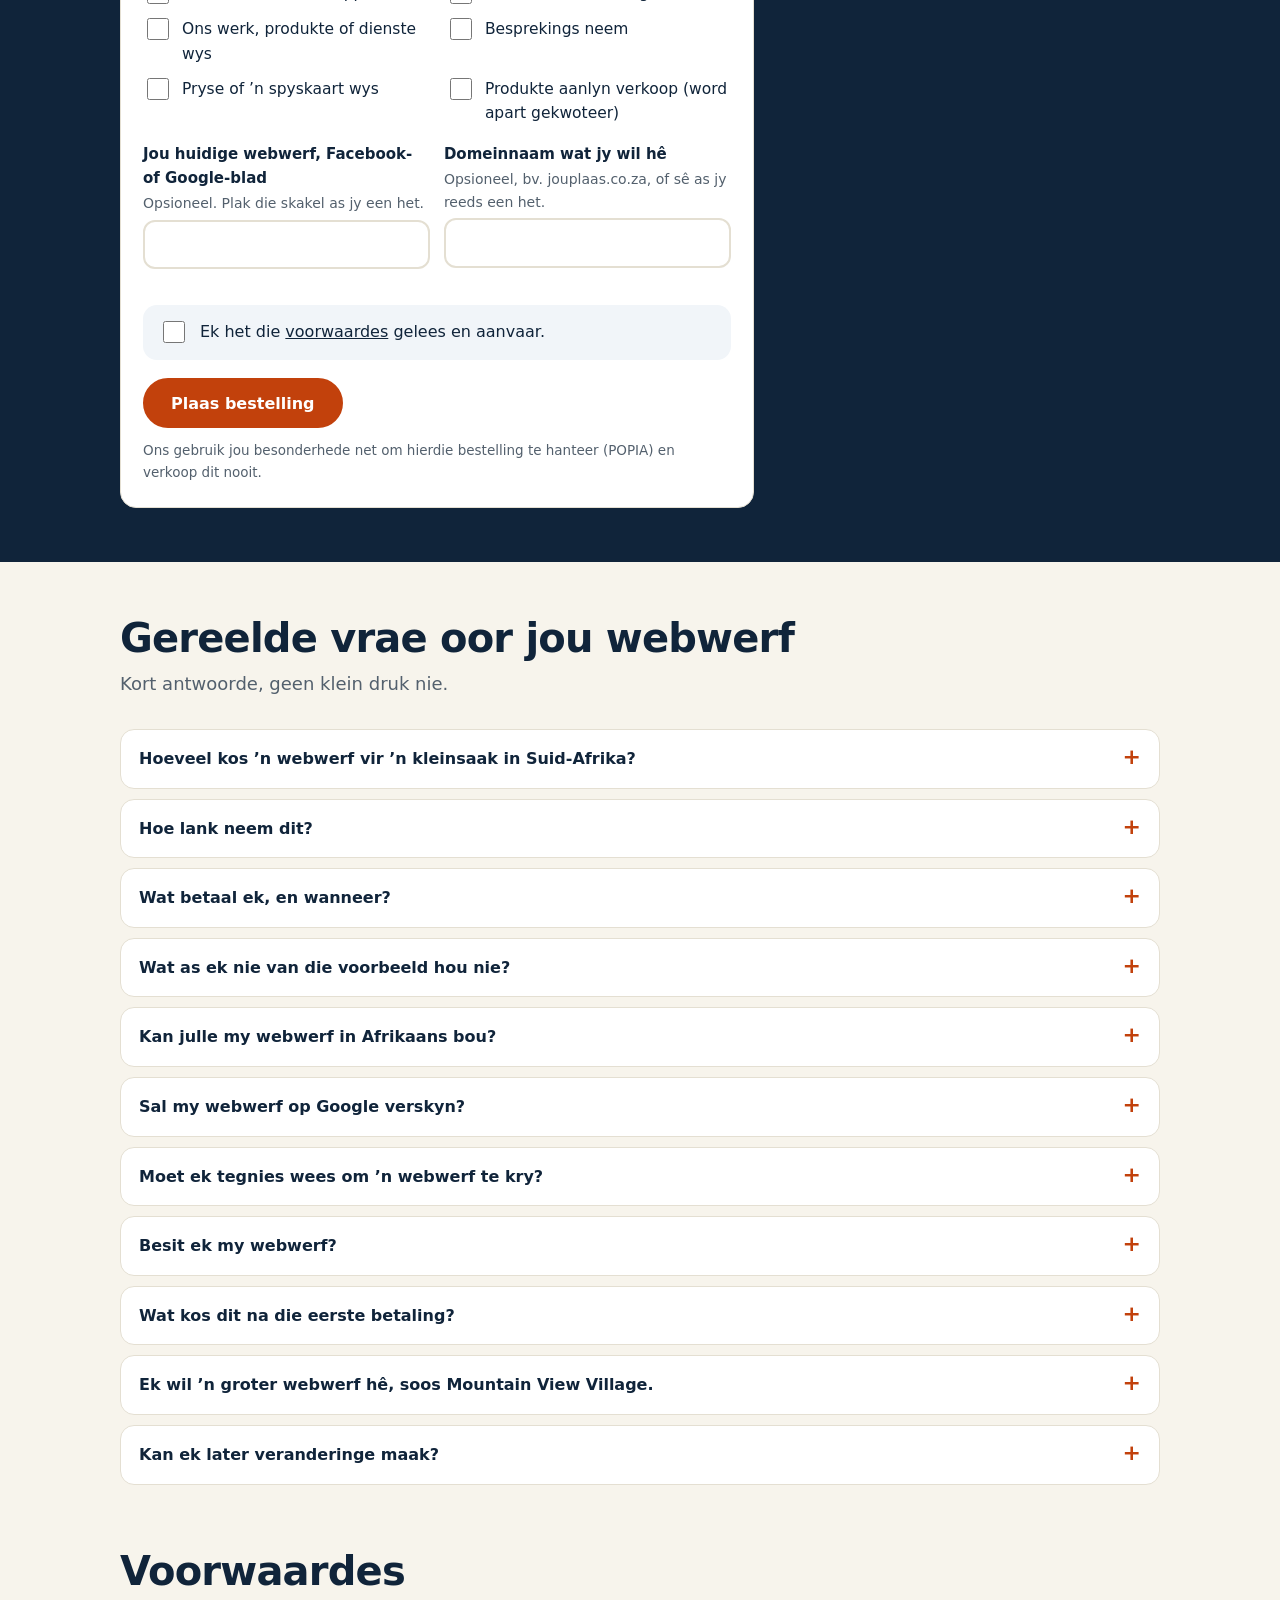
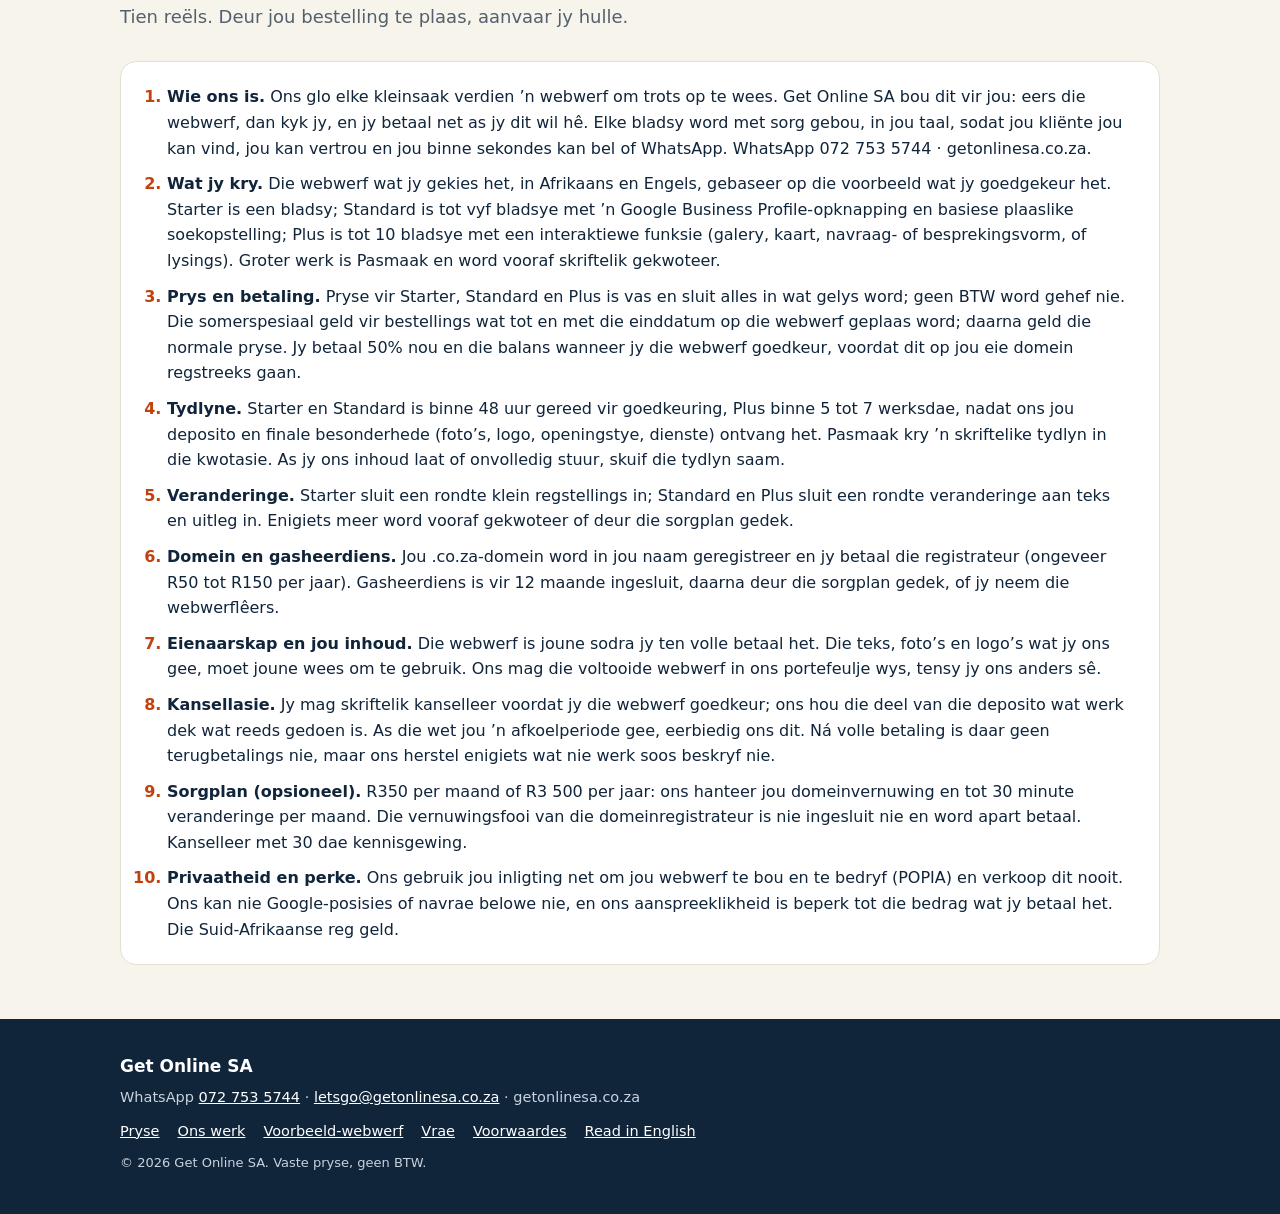
==== commit 61aec0d6: "Afrikaans page: care plan wording, remove WhatsApp support and catalogue" ====
--- a/af/index.html
+++ b/af/index.html
@@ -1,948 +1,786 @@
-<!doctype html>
-<html lang="af" data-lang="af" data-special="on">
-<head>
-<meta charset="utf-8">
-<meta name="viewport" content="width=device-width, initial-scale=1">
-<title>Webwerf Laat Maak vir Kleinsakes in Suid-Afrika | Get Online SA</title>
-<meta name="description" content="Get Online SA bou webwerwe vir kleinsakes in Suid-Afrika. Gratis voorbeeld eers, betaal net as jy dit wil hê. Vaste pryse, standaard webwerf in 48 uur.">
-<meta name="robots" content="index,follow,max-image-preview:large,max-snippet:-1">
-<link rel="canonical" href="https://getonlinesa.co.za/af/">
-<link rel="alternate" hreflang="en" href="https://getonlinesa.co.za/">
-<link rel="alternate" hreflang="af" href="https://getonlinesa.co.za/af/">
-<link rel="alternate" hreflang="x-default" href="https://getonlinesa.co.za/">
-<meta name="theme-color" content="#10243a">
-<link rel="icon" href="/favicon.svg" type="image/svg+xml">
-<link rel="icon" href="/favicon.ico" sizes="48x48">
-<link rel="apple-touch-icon" href="/apple-touch-icon.png">
-<meta property="og:type" content="website">
-<meta property="og:site_name" content="Get Online SA">
-<meta property="og:title" content="Webwerf Laat Maak vir Kleinsakes in Suid-Afrika | Get Online SA">
-<meta property="og:description" content="Ons bou eers jou webwerf, jy kyk, en jy betaal net as jy dit wil hê. Vaste pryse, standaard webwerwe binne 48 uur.">
-<meta property="og:url" content="https://getonlinesa.co.za/af/">
-<meta property="og:locale" content="af_ZA">
-<meta property="og:locale:alternate" content="en_ZA">
-<meta property="og:image" content="https://getonlinesa.co.za/assets/og-af.jpg">
-<meta property="og:image:width" content="1200">
-<meta property="og:image:height" content="630">
-<meta property="og:image:alt" content="Get Online SA: webwerwe vir kleinsakes in Suid-Afrika. Gratis voorbeeld eers, standaard webwerf in 48 uur.">
-<meta name="twitter:card" content="summary_large_image">
-<meta name="twitter:title" content="Webwerf Laat Maak vir Kleinsakes in Suid-Afrika | Get Online SA">
-<meta name="twitter:description" content="Ons bou eers jou webwerf, jy kyk, en jy betaal net as jy dit wil hê. Vaste pryse, standaard webwerwe binne 48 uur.">
-<meta name="twitter:image" content="https://getonlinesa.co.za/assets/og-af.jpg">
-<script type="application/ld+json">{"@context":"https://schema.org","@graph":[{"@type":"ProfessionalService","@id":"https://getonlinesa.co.za/#business","name":"Get Online SA","url":"https://getonlinesa.co.za/","logo":"https://getonlinesa.co.za/assets/logo-512.png","image":"https://getonlinesa.co.za/assets/og-af.jpg","description":"Webwerf laat maak vir kleinsakes in Suid-Afrika. Ons bou eers die webwerf, jy kyk, en jy betaal net as jy dit wil hê. Afrikaans en Engels, vaste pryse, standaard webwerwe binne 48 uur.","telephone":"+27727535744","email":"letsgo@getonlinesa.co.za","areaServed":[{"@type":"City","name":"Robertson"},{"@type":"City","name":"McGregor"},{"@type":"City","name":"Montagu"},{"@type":"City","name":"Bonnievale"},{"@type":"City","name":"Ashton"},{"@type":"City","name":"Worcester"},{"@type":"Country","name":"South Africa"}],"address":{"@type":"PostalAddress","addressLocality":"Robertson","addressRegion":"Western Cape","addressCountry":"ZA"},"knowsLanguage":["af","en"],"serviceType":"Webwerf-ontwerp","priceRange":"R2 500 - R15 000+","hasOfferCatalog":{"@type":"OfferCatalog","name":"Webwerf-ontwerp","itemListElement":[{"@type":"Offer","name":"Starter-webwerf (een bladsy)","price":"2500","priceCurrency":"ZAR","availability":"https://schema.org/InStock","url":"https://getonlinesa.co.za/af/#prices","priceSpecification":{"@type":"PriceSpecification","price":"2500","priceCurrency":"ZAR","valueAddedTaxIncluded":false},"priceValidUntil":"2027-02-28"},{"@type":"Offer","name":"Standard-webwerf (tot vyf bladsye)","price":"4500","priceCurrency":"ZAR","availability":"https://schema.org/InStock","url":"https://getonlinesa.co.za/af/#prices","priceSpecification":{"@type":"PriceSpecification","price":"4500","priceCurrency":"ZAR","valueAddedTaxIncluded":false},"priceValidUntil":"2027-02-28"},{"@type":"Offer","name":"Plus-webwerf (tot 10 bladsye met een interaktiewe funksie)","price":"8500","priceCurrency":"ZAR","availability":"https://schema.org/InStock","url":"https://getonlinesa.co.za/af/#prices","priceSpecification":{"@type":"PriceSpecification","price":"8500","priceCurrency":"ZAR","valueAddedTaxIncluded":false},"priceValidUntil":"2027-02-28"}]},"founder":{"@type":"Person","name":"Francois Conradie"},"contactPoint":{"@type":"ContactPoint","contactType":"customer service","telephone":"+27727535744","email":"letsgo@getonlinesa.co.za","availableLanguage":["af","en"]}},{"@type":"WebSite","@id":"https://getonlinesa.co.za/#website","url":"https://getonlinesa.co.za/","name":"Get Online SA","inLanguage":["en","af"],"publisher":{"@id":"https://getonlinesa.co.za/#business"}},{"@type":"WebPage","@id":"https://getonlinesa.co.za/af/#webpage","url":"https://getonlinesa.co.za/af/","name":"Webwerf Laat Maak vir Kleinsakes in Suid-Afrika | Get Online SA","description":"Get Online SA bou webwerwe vir kleinsakes in Suid-Afrika. Gratis voorbeeld eers, betaal net as jy dit wil hê. Vaste pryse, standaard webwerf in 48 uur.","inLanguage":"af","isPartOf":{"@id":"https://getonlinesa.co.za/#website"},"about":{"@id":"https://getonlinesa.co.za/#business"},"primaryImageOfPage":{"@type":"ImageObject","url":"https://getonlinesa.co.za/assets/og-af.jpg","width":1200,"height":630}},{"@type":"FAQPage","@id":"https://getonlinesa.co.za/af/#faq","inLanguage":"af","mainEntity":[{"@type":"Question","name":"Hoeveel kos ’n webwerf vir ’n kleinsaak in Suid-Afrika?","acceptedAnswer":{"@type":"Answer","text":"Starter (een bladsy) kos R2 500, Standard (tot vyf bladsye) R4 500 en Plus (tot 10 bladsye met een interaktiewe funksie) R8 500, eenmalig en sonder BTW. Groter of interaktiewe webwerwe is Pasgemaak, vanaf R15 000 volgens skriftelike kwotasie. Ekstras: Google-pakket R950, sorgplan R350 per maand of R3 500 per jaar. Dit is somerspesiaal-pryse vir bestellings tot en met 28 Februarie 2027; die normale pryse is R3 500, R5 600 en R10 000."}},{"@type":"Question","name":"Hoe lank neem dit?","acceptedAnswer":{"@type":"Answer","text":"Starter en Standard: binne 48 uur nadat ons jou deposito en finale besonderhede (foto’s, logo, openingstye, dienste) ontvang het. Plus: 5 tot 7 werksdae. Pasgemaak: gewoonlik 1 tot 3 weke, met die tydlyn skriftelik in die kwotasie."}},{"@type":"Question","name":"Wat betaal ek, en wanneer?","acceptedAnswer":{"@type":"Answer","text":"Die voorbeeld is gratis. As jy ja sê, betaal jy 50% deposito en ons bou jou webwerf. Jy betaal die balans wanneer jy die klaar webwerf goedkeur, voordat dit op jou eie domein regstreeks gaan."}},{"@type":"Question","name":"Wat as ek nie van die voorbeeld hou nie?","acceptedAnswer":{"@type":"Answer","text":"Dan sê jy net nee en jy betaal niks. Die voorbeeld is gratis."}},{"@type":"Question","name":"Kan julle my webwerf in Afrikaans bou?","acceptedAnswer":{"@type":"Answer","text":"Ja. Elke Get Online SA-webwerf kom in Afrikaans en Engels, sodat jou kliënte dit kan lees in die taal wat hulle verkies."}},{"@type":"Question","name":"Sal my webwerf op Google verskyn?","acceptedAnswer":{"@type":"Answer","text":"Ons bou elke webwerf sodat Google dit kan lees: selfoonvriendelik, met duidelike bladsytitels en beskrywings. Standard sluit ’n Google Business Profile-opknapping en basiese plaaslike soekopstelling in. Niemand kan ’n Google-posisie belowe nie en ons doen dit ook nie, maar ’n webwerf wat reg gebou is, saam met ’n goeie Google Business Profile, is hoe kleinsakes gevind word. Google se verifikasietye word deur Google bepaal en kan langer as 48 uur neem."}},{"@type":"Question","name":"Moet ek tegnies wees om ’n webwerf te kry?","acceptedAnswer":{"@type":"Answer","text":"Nee. Jy stuur ons foto’s, jou logo, openingstye en dienste (of ons gebruik wat jou besigheid reeds openbaar gemaak het), en ons doen die res, insluitend die domein- en gasheeropstelling."}},{"@type":"Question","name":"Besit ek my webwerf?","acceptedAnswer":{"@type":"Answer","text":"Ja, sodra jy ten volle betaal het. Jou domein word in jou eie naam geregistreer."}},{"@type":"Question","name":"Wat kos dit na die eerste betaling?","acceptedAnswer":{"@type":"Answer","text":"Net die domein (ongeveer R50 tot R150 per jaar, direk aan die registrateur). Gasheerdiens is 12 maande ingesluit. Daarna dek die sorgplan dit, of jy neem die lêers."}},{"@type":"Question","name":"Ek wil ’n groter webwerf hê, soos Mountain View Village.","acceptedAnswer":{"@type":"Answer","text":"Sê vir ons wat jy nodig het. Plus (R8 500) dek tot 10 bladsye met een interaktiewe funksie. Groter as dit is Pasgemaak, vanaf R15 000 volgens kwotasie, met ’n skriftelike tydlyn voordat jy betaal. Jy kan ook met Standard begin, binne 48 uur aanlyn gaan, en later in fases uitbrei."}},{"@type":"Question","name":"Kan ek later veranderinge maak?","acceptedAnswer":{"@type":"Answer","text":"Een rondte is ingesluit. Daarna kan jy die sorgplan neem (30 minute veranderinge per maand) of ons kwoteer vooraf."}}]}]}</script>
-<style>
-:root{
-  --ink:#10243a;--ink-2:#1b3a5b;--muted:#53606d;--paper:#f7f4ec;--card:#ffffff;--line:#e4dfd2;
-  --accent:#c2410c;--accent-ink:#ffffff;--glow:#fb923c;--teal:#0f766e;--bad:#b42318;--radius:16px;
-  color-scheme:light;
-}
-*{box-sizing:border-box}
-html{scroll-behavior:smooth;-webkit-text-size-adjust:100%}
-body{margin:0;padding-bottom:76px;font:16px/1.6 system-ui,-apple-system,"Segoe UI",Roboto,Arial,sans-serif;color:var(--ink);background:var(--paper)}
-html[data-lang="af"] .en,html[data-lang="en"] .af{display:none!important}
-a{color:inherit}
-img{max-width:100%}
-.skip{position:absolute;left:-999px;top:8px;background:#fff;color:var(--ink);padding:10px 14px;border-radius:8px;z-index:100}
-.skip:focus{left:8px}
-:focus-visible{outline:3px solid var(--glow);outline-offset:2px}
-.wrap{max-width:1080px;margin:0 auto;padding:0 20px}
-
-/* header */
-header.top{position:sticky;top:0;z-index:50;background:rgba(247,244,236,.94);backdrop-filter:blur(8px);border-bottom:1px solid var(--line)}
-.bar{display:flex;align-items:center;justify-content:space-between;gap:12px;min-height:64px}
-.brand{display:flex;align-items:center;gap:10px;font-weight:800;font-size:19px;letter-spacing:-.01em;text-decoration:none;white-space:nowrap}
-@media(max-width:420px){.brand{font-size:16px;gap:8px}.logo{width:30px;height:30px}}
-.logo{width:34px;height:34px;border-radius:9px;background:var(--ink);display:grid;place-items:center;flex:none}
-.logo svg{width:22px;height:22px}
-nav.links{display:none;gap:22px;font-weight:600;font-size:15px}
-nav.links a{text-decoration:none;color:var(--ink-2);padding:8px 2px}
-nav.links a:hover{color:var(--accent)}
-@media(min-width:880px){nav.links{display:flex}}
-.right{display:flex;align-items:center;gap:10px}
-.lang{display:flex;border:1px solid var(--line);border-radius:999px;overflow:hidden;background:#fff}
-.lang a{display:inline-flex;align-items:center;padding:0 14px;min-height:40px;font:700 13px system-ui,sans-serif;color:var(--muted);text-decoration:none}
-.lang a[aria-current="page"]{background:var(--ink);color:#fff}
-.langhint{background:#fff7ed;border-bottom:1px solid #fed7aa;color:#7c2d12;padding:8px 14px;text-align:center;font-size:14.5px}
-.langhint[hidden]{display:none}
-.langhint a{font-weight:700}
-.langhint button{margin-left:12px;border:0;background:transparent;font-size:20px;line-height:1;cursor:pointer;color:inherit}
-.flinks{margin-top:10px;display:flex;flex-wrap:wrap;gap:6px 18px}
-
-/* buttons */
-.btn{display:inline-flex;align-items:center;justify-content:center;gap:10px;min-height:50px;padding:0 26px;border-radius:999px;font-weight:700;font-size:16px;text-decoration:none;border:2px solid var(--accent);cursor:pointer;font-family:inherit}
-.btn.primary{background:var(--accent);color:var(--accent-ink)}
-.btn.primary:hover{background:#9a3412;border-color:#9a3412}
-.btn.ghost{background:transparent;color:var(--ink);border-color:var(--ink)}
-.btn.ghost:hover{background:var(--ink);color:#fff}
-.btn.small{min-height:42px;padding:0 18px;font-size:14px}
-.btn svg{width:20px;height:20px;fill:currentColor;flex:none}
-.btn[disabled]{opacity:.55;cursor:not-allowed}
-
-/* hero */
-.hero{padding:44px 0 34px}
-.hero .grid{display:grid;gap:34px;align-items:center}
-@media(min-width:900px){.hero .grid{grid-template-columns:1.15fr .85fr}}
-.eyebrow{display:inline-block;font-size:13px;font-weight:800;letter-spacing:.08em;text-transform:uppercase;color:var(--accent)}
-h1{font-size:clamp(38px,8.4vw,66px);line-height:1.02;margin:12px 0 18px;letter-spacing:-.025em;font-weight:850}
-h1 em{font-style:normal;color:var(--accent)}
-.lead{font-size:clamp(18px,2.4vw,21px);color:var(--muted);max-width:620px;margin:0 0 26px}
-.cta{display:flex;flex-wrap:wrap;gap:12px}
-.chips{display:flex;flex-wrap:wrap;gap:10px;margin:28px 0 0;padding:0;list-style:none}
-.chips li{background:#fff;border:1px solid var(--line);border-radius:999px;padding:8px 16px;font-weight:650;font-size:14px}
-.art{position:relative;max-width:440px;margin:0 auto;width:100%}
-.art svg{width:100%;height:auto;display:block}
-.badge{position:absolute;right:-6px;bottom:-14px;width:112px;height:112px;border-radius:50%;background:var(--accent);color:#fff;display:grid;place-items:center;text-align:center;font-weight:850;line-height:1.05;transform:rotate(-8deg);box-shadow:0 10px 24px rgba(16,36,58,.25)}
-.badge b{display:block;font-size:34px;letter-spacing:-.02em}
-.badge span{font-size:12px;letter-spacing:.06em;text-transform:uppercase;font-weight:700}
-
-/* sections */
-section.block{padding:54px 0}
-section.dark{background:var(--ink);color:#fff}
-section.dark .sub{color:#c8d3df}
-h2{font-size:clamp(28px,5vw,40px);line-height:1.1;margin:0 0 10px;letter-spacing:-.02em;font-weight:820}
-.sub{color:var(--muted);font-size:18px;max-width:640px;margin:0 0 30px}
-.steps{display:grid;gap:16px;margin:0;padding:0;list-style:none}
-@media(min-width:760px){.steps{grid-template-columns:repeat(4,1fr)}}
-.step{background:var(--ink-2);border-radius:var(--radius);padding:22px 20px}
-.step .n{font-size:40px;font-weight:850;color:var(--glow);line-height:1;letter-spacing:-.03em}
-.step h3{margin:12px 0 6px;font-size:18px}
-.step p{margin:0;color:#c8d3df;font-size:15px}
-
-/* prices */
-.plans{display:grid;gap:18px}
-@media(min-width:860px){.plans{grid-template-columns:1fr 1fr 1fr}.plans.row2{grid-template-columns:1fr 1fr}}
-.plans.row2{margin-top:18px}
-.plan{background:var(--card);border:1px solid var(--line);border-radius:var(--radius);padding:26px 24px;display:flex;flex-direction:column}
-.plan.feature{border:2px solid var(--ink);box-shadow:0 14px 34px rgba(16,36,58,.12)}
-.plan .tagline{font-size:12px;font-weight:800;letter-spacing:.08em;text-transform:uppercase;color:var(--accent);min-height:16px}
-.plan h3{margin:4px 0 4px;font-size:22px}
-.price{font-size:42px;font-weight:850;letter-spacing:-.03em;line-height:1.1}
-.price small{font-size:15px;font-weight:600;color:var(--muted);letter-spacing:0}
-.plan ul{margin:18px 0 0;padding:0;list-style:none;display:grid;gap:9px}
-.plan li{position:relative;padding-left:26px;font-size:15.5px}
-.plan li::before{content:"";position:absolute;left:0;top:7px;width:14px;height:8px;border-left:3px solid var(--teal);border-bottom:3px solid var(--teal);transform:rotate(-45deg)}
-.fine{font-size:14px;color:var(--muted);margin:22px 0 0;max-width:760px}
-.promo{background:#fff7ed;border:1px solid #fed7aa;color:#7c2d12;border-radius:12px;padding:12px 16px;margin:0 0 18px;max-width:760px;font-size:15.5px}
-html[data-special="off"] .only-special{display:none}
-.was{color:var(--muted);font-weight:600;text-decoration:line-through;white-space:nowrap}
-.price .was{display:block;font-size:.42em;margin:0 0 2px}
-.opt .p .was{margin-right:6px;font-weight:600}
-.was[hidden]{display:none}
-.plan .when{margin-top:auto;padding-top:18px;font-size:14px;font-weight:800;color:var(--ink)}
-.plan .when span.pill{display:inline-block;background:#fde9dd;color:#9a3412;border-radius:999px;padding:6px 12px}
-.plan.quote{background:#10243a;color:#fff;border-color:#10243a}
-.plan.quote .tagline{color:#fb923c}
-.plan.quote .price small,.plan.quote li{color:#dbe4ee}
-.plan.quote .when span.pill{background:#fb923c;color:#10243a}
-.plan .btn{margin-top:16px;align-self:flex-start}
-.phase{margin:22px 0 0;max-width:760px;background:#fff;border:1px solid var(--line);border-left:5px solid var(--teal);border-radius:12px;padding:14px 18px;font-size:15.5px}
-
-/* work */
-.work{display:grid;gap:22px}
-@media(min-width:900px){.work{grid-template-columns:repeat(3,1fr)}}
-.site{background:var(--card);border:1px solid var(--line);border-radius:var(--radius);overflow:hidden}
-.chrome{height:30px;background:#ece8dd;display:flex;align-items:center;gap:6px;padding:0 12px}
-.chrome i{width:10px;height:10px;border-radius:50%;background:#c9c3b3;display:block}
-.strip{display:flex;overflow-x:auto;scroll-snap-type:x mandatory;background:#dcd6c6}
-.strip>*{flex:0 0 100%;scroll-snap-align:center}
-.strip img{display:block;width:100%;height:auto;aspect-ratio:16/10;object-fit:cover;object-position:top}
-.ph{aspect-ratio:16/10;display:grid;place-items:center;text-align:center;padding:20px;color:var(--muted);font-weight:700;background:repeating-linear-gradient(135deg,#e6e1d3,#e6e1d3 14px,#ece8dc 14px,#ece8dc 28px)}
-.site .info{padding:18px 20px 22px}
-.site h3{margin:0 0 4px;font-size:20px}
-.site .tag{display:inline-block;font-size:12px;font-weight:800;letter-spacing:.06em;text-transform:uppercase;border-radius:999px;padding:4px 10px;margin-bottom:8px;background:#fde9dd;color:#9a3412}
-.site .tag.fast{background:#dff3ee;color:#0f6b5a}
-.site p{margin:0 0 14px;color:var(--muted)}
-.site .acts{display:flex;flex-wrap:wrap;gap:10px}
-.shot.link .strip img{cursor:pointer}
-
-/* order */
-.order{display:grid;gap:26px}
-@media(min-width:960px){.order{grid-template-columns:1.25fr .75fr;align-items:start}}
-form.panel,.summary{background:var(--card);border:1px solid var(--line);border-radius:var(--radius);padding:24px 22px}
-fieldset{border:0;margin:0 0 22px;padding:0}
-legend{font-weight:800;font-size:17px;margin-bottom:10px;padding:0}
-.opt{display:flex;gap:14px;align-items:flex-start;border:2px solid var(--line);border-radius:14px;padding:14px 16px;margin-bottom:10px;cursor:pointer;background:#fff}
-.opt:has(input:checked){border-color:var(--ink);background:#f1f5f9}
-.opt:has(input:disabled){opacity:.5;cursor:not-allowed}
-.opt input{width:22px;height:22px;margin-top:2px;accent-color:var(--accent);flex:none}
-.opt .t{font-weight:750}
-.opt .d{font-size:14px;color:var(--muted)}
-.opt .p{margin-left:auto;font-weight:800;white-space:nowrap}
-.field{margin-bottom:14px}
-.field label{display:block;font-weight:650;font-size:15px;margin-bottom:5px}
-.field input,.field textarea{width:100%;min-height:48px;border:2px solid var(--line);border-radius:12px;padding:10px 14px;font:inherit;background:#fff;color:var(--ink)}
-.field textarea{min-height:92px;resize:vertical}
-.field .hint{display:block;font-weight:400;font-size:14px;color:var(--muted);margin-top:2px}
-.lbl{display:block;font-weight:650;font-size:15px;margin-bottom:8px}
-.goalbox{margin:2px 0 16px}
-.goals{display:grid;gap:10px 18px}
-@media(min-width:640px){.goals{grid-template-columns:1fr 1fr}}
-.field input[aria-invalid="true"],.field textarea[aria-invalid="true"]{border-color:var(--bad)}
-.two{display:grid;gap:14px}
-@media(min-width:640px){.two{grid-template-columns:1fr 1fr}}
-.hp{position:absolute;left:-9999px;width:1px;height:1px;overflow:hidden}
-.terms-ok{display:flex;gap:12px;align-items:flex-start;background:#f1f5f9;border-radius:14px;padding:14px 16px;margin:6px 0 18px}
-.terms-ok input{width:22px;height:22px;accent-color:var(--accent);margin-top:2px;flex:none}
-.err{display:none;background:#fef3f2;border:1px solid #fecdca;color:var(--bad);border-radius:12px;padding:12px 14px;margin:0 0 16px;font-weight:600}
-.err.on{display:block}
-.summary{position:sticky;top:84px}
-.summary h3{margin:0 0 12px;font-size:18px}
-.row{display:flex;justify-content:space-between;gap:12px;padding:8px 0;border-bottom:1px dashed var(--line);font-size:15.5px}
-.row:last-of-type{border-bottom:0}
-.row.big{font-weight:850;font-size:19px}
-.row.due{background:#fff7ed;margin:8px -10px 0;padding:12px 10px;border-radius:12px;border:0;color:#7c2d12}
-.note{font-size:13.5px;color:var(--muted);margin:12px 0 0}
-.note[hidden]{display:none}
-.termsel{display:flex;flex-wrap:wrap;gap:10px 22px;margin:-2px 0 10px 16px}
-.termsel[hidden]{display:none}
-.termsel label{display:flex;gap:8px;align-items:center;font-weight:650;cursor:pointer}
-.termsel input{width:20px;height:20px;accent-color:var(--accent)}
-.addbox{margin-top:auto;padding-top:18px;display:grid;gap:10px}
-.addbox strong{font-size:15px}
-.tick{display:flex;gap:10px;align-items:flex-start;font-size:15.5px;cursor:pointer}
-.tick input{width:22px;height:22px;accent-color:var(--accent);flex:none;margin-top:1px}
-.addbox .btn{justify-self:start;margin-top:4px}
-.sent{display:none;background:#ecfdf5;border:1px solid #a7f3d0;border-radius:var(--radius);padding:22px;margin-top:20px}
-.sent.on{display:block}
-.sent h3{margin:0 0 8px}
-.sent .cta{margin-top:14px}
-
-/* faq + terms */
-details.q{background:var(--card);border:1px solid var(--line);border-radius:14px;margin-bottom:10px}
-details.q summary{cursor:pointer;font-weight:750;padding:16px 18px;list-style:none;display:flex;justify-content:space-between;gap:12px}
-details.q summary::-webkit-details-marker{display:none}
-details.q summary::after{content:"+";font-weight:800;color:var(--accent);font-size:22px;line-height:1}
-details.q[open] summary::after{content:"\2212"}
-details.q p{margin:0;padding:0 18px 16px;color:var(--muted)}
-.terms{background:var(--card);border:1px solid var(--line);border-radius:var(--radius);padding:22px 24px}
-.terms ol{margin:0;padding-left:22px;display:grid;gap:10px}
-.terms li::marker{font-weight:800;color:var(--accent)}
-
-/* footer + mobile bar */
-footer{background:var(--ink);color:#c8d3df;padding:34px 0 40px;font-size:14.5px}
-footer a{color:#fff}
-footer .name{color:#fff;font-weight:800;font-size:17px;margin-bottom:6px}
-.mbar{position:fixed;left:0;right:0;bottom:0;display:flex;gap:10px;padding:10px 14px;background:rgba(255,255,255,.97);border-top:1px solid var(--line);z-index:60}
-.mbar .btn{flex:1;padding:0 10px;min-height:48px}
-@media(min-width:880px){.mbar{display:none}body{padding-bottom:0}}
-@media(prefers-reduced-motion:reduce){html{scroll-behavior:auto}}
-
-/* additions 26 Oct 2026 */
-section[id]{scroll-margin-top:72px}
-.sub a{font-weight:700;text-decoration:underline}
-.area{font-weight:650;color:var(--ink-2);margin:-12px 0 24px;max-width:620px}
-.flinks a{display:inline-block;padding:11px 0}
-.who{display:grid;gap:20px;align-items:center;max-width:820px}
-@media(min-width:700px){.who{grid-template-columns:132px 1fr}}
-.who p{margin:0;font-size:18px}
-.avatar{width:120px;height:120px;border-radius:50%;background:var(--ink);color:var(--glow);display:grid;place-items:center;font:850 40px system-ui,sans-serif;letter-spacing:.02em}
-.rv-grid{display:grid;gap:16px}
-@media(min-width:900px){.rv-grid{grid-template-columns:repeat(3,1fr)}.rv-grid .review.empty{grid-column:1/-1}}
-.review{background:var(--card);border:1px solid var(--line);border-radius:var(--radius);padding:22px 24px}
-.review blockquote{margin:0 0 10px;font-size:17px}
-.review .stars{color:var(--accent);font-size:20px;letter-spacing:2px;margin-bottom:6px}
-.review .who-r{margin:0;font-weight:700;color:var(--muted);font-size:15px}
-.review.empty p{margin:0 0 14px;font-size:18px}
-.wa-float{position:fixed;right:16px;bottom:calc(84px + env(safe-area-inset-bottom));width:56px;height:56px;border-radius:50%;background:#25d366;display:grid;place-items:center;box-shadow:0 6px 18px rgba(0,0,0,.3);z-index:70;text-decoration:none}
-.wa-float svg{width:32px;height:32px;fill:#fff}
-@media(min-width:880px){.wa-float{bottom:calc(20px + env(safe-area-inset-bottom))}}
-#contact form.panel{max-width:680px}
-</style>
-</head>
-<body>
-<a class="skip" href="#main">Spring na inhoud</a>
-
-
-<header class="top">
-  <div class="wrap bar">
-    <a class="brand" href="#top" aria-label="Get Online SA">
-      <span class="logo" aria-hidden="true"><svg viewBox="0 0 24 24"><path d="M5 16.5L12 5l7 11.5h-4.5V20h-5v-3.5z" fill="#fb923c"/></svg></span>
-      Get Online SA
-    </a>
-    <nav class="links" aria-label="Hoofkieslys">
-      <a href="#how">Hoe dit werk</a>
-      <a href="#prices">Pryse</a>
-      <a href="#work">Voorbeelde</a>
-      <a href="#order">Bestel</a>
-      <a href="#contact">Kontak</a>
-      <a href="#faq">Vrae</a>
-    </nav>
-    <div class="right">
-      <nav class="lang" aria-label="Taal"><a href="/af/" hreflang="af" lang="af" aria-current="page">AF</a><a href="/" hreflang="en" lang="en">EN</a></nav>
-      <a class="btn primary small" href="#order">Bestel</a>
-    </div>
-  </div>
-</header>
-
-<main id="main">
-<!-- HERO -->
-<section class="hero" id="top">
-  <div class="wrap grid">
-    <div>
-      <span class="eyebrow">Webwerwe vir kleinsakes in Suid-Afrika</span>
-      <h1>Jou besigheid aanlyn. <em>Standaard webwerf in&nbsp;48&nbsp;uur.</em></h1>
-      <p class="lead">Ons bou eers jou webwerf, jy kyk daarna, en jy betaal net as jy dit wil hê. In Afrikaans en Engels, teen vaste pryse. ’n Groter projek? Dit kry ’n skriftelike tydlyn, of ons bou dit in fases.</p>
-      <p class="area">Webwerfontwerp in Robertson en die Boland, en oral in Suid-Afrika.</p>
-      <div class="cta">
-        <a class="btn primary" data-wa="demo" href="#">Kry my gratis voorbeeld</a>
-        <a class="btn ghost" href="#order">Bestel jou webwerf</a>
-      </div>
-      <ul class="chips">
-        <li>Vanaf <span data-price="starter">R2 500</span></li>
-        <li>Gratis voorbeeld eers</li>
-        <li>Jy besit dit</li>
-        <li>Afrikaans en Engels</li>
-      </ul>
-    </div>
-    <div class="art" aria-hidden="true">
-      <svg viewBox="0 0 440 340" fill="none">
-        <rect x="8" y="8" width="424" height="300" rx="20" fill="#fff" stroke="#e4dfd2" stroke-width="2"/>
-        <path d="M8 28a20 20 0 0 1 20-20h384a20 20 0 0 1 20 20v22H8z" fill="#ece8dd"/>
-        <circle cx="32" cy="29" r="6" fill="#c9c3b3"/><circle cx="52" cy="29" r="6" fill="#c9c3b3"/><circle cx="72" cy="29" r="6" fill="#c9c3b3"/>
-        <rect x="96" y="20" width="250" height="18" rx="9" fill="#fff"/>
-        <rect x="32" y="74" width="180" height="22" rx="6" fill="#10243a"/>
-        <rect x="32" y="108" width="260" height="12" rx="6" fill="#d9d3c3"/>
-        <rect x="32" y="128" width="220" height="12" rx="6" fill="#d9d3c3"/>
-        <rect x="32" y="158" width="116" height="38" rx="19" fill="#c2410c"/>
-        <rect x="32" y="222" width="108" height="64" rx="12" fill="#f1ece0"/>
-        <rect x="154" y="222" width="108" height="64" rx="12" fill="#f1ece0"/>
-        <rect x="276" y="222" width="124" height="64" rx="12" fill="#f1ece0"/>
-        <rect x="270" y="74" width="130" height="122" rx="14" fill="#fb923c" opacity=".9"/>
-        <path d="M300 168l32-46 32 46h-20v14h-24v-14z" fill="#fff"/>
-      </svg>
-      <div class="badge"><div><b>48</b><span>uur</span></div></div>
-    </div>
-  </div>
-</section>
-
-<!-- HOW -->
-<section class="block dark" id="how">
-  <div class="wrap">
-    <h2>Hoe ons jou webwerf bou</h2>
-    <p class="sub">Jy sien jou eie webwerf voordat jy ’n sent betaal.</p>
-    <ol class="steps">
-      <li class="step"><div class="n">1</div><h3>Ons bou ’n gratis voorbeeld</h3><p>Uit die inligting wat jou besigheid reeds openbaar gemaak het.</p></li>
-      <li class="step"><div class="n">2</div><h3>Jy kyk en sê ja</h3><p>Op jou foon, op jou tyd. Geen druk nie.</p></li>
-      <li class="step"><div class="n">3</div><h3>50% deposito, dan bou ons</h3><p>Starter en Standard is binne 48 uur gereed, Plus binne 5 tot 7 werksdae. Die voorbeeld wys die ontwerp. Ná die deposito maak ons dit klaar met jou eie foto’s, teks en domein.</p></li>
-      <li class="step"><div class="n">4</div><h3>Keur goed en gaan aanlyn</h3><p>Jy betaal die balans en dit gaan aanlyn op jou eie .co.za-domein.</p></li>
-    </ol>
-  </div>
-</section>
-
-<!-- PRICES -->
-<section class="block" id="prices">
-  <div class="wrap">
-    <h2>Webwerf-pryse in Suid-Afrika</h2>
-    <p class="sub">Starter, Standard en Plus het vaste pryse. Groter projekte kry ’n skriftelike kwotasie. Geen BTW bygevoeg nie.</p>
-    <p class="promo only-special"><strong>Somerspesiaal</strong> Starter, Standard en Plus teen spesiale pryse vir bestellings tot en met <span data-ends>28 Februarie 2027</span>. Daarna geld die normale pryse (deurgehaal hieronder).</p>
-    <div class="plans">
-      <article class="plan">
-        <div class="tagline">Een bladsy</div>
-        <h3>Starter</h3>
-        <div class="price"><s class="was" data-was="starter">R3 500</s><span data-price="starter">R2 500</span> <small>eenmalig</small></div>
-        <ul>
-          <li>Een volledige bladsy, selfoonvriendelik</li>
-          <li>WhatsApp-knoppie en Google Maps</li>
-          <li>Kwotasievorm</li>
-          <li>Afrikaans en Engels</li>
-          <li>Een rondte klein regstellings</li>
-          </ul>
-        <div class="when"><span class="pill">Gereed binne 48 uur</span></div>
-      <a class="btn ghost small" href="#order" data-choose="starter">Kies Starter</a>
-      </article>
-      <article class="plan feature">
-        <div class="tagline">Uitgebreid</div>
-        <h3>Standard</h3>
-        <div class="price"><s class="was" data-was="standard">R5 600</s><span data-price="standard">R4 500</span> <small>eenmalig</small></div>
-        <ul>
-          <li>Alles in Starter</li>
-          <li>Tot vyf bladsye</li>
-          <li>Google Business Profile-opknapping</li>
-          <li>Basiese plaaslike soekopstelling</li>
-          <li>Een rondte veranderinge aan teks en uitleg</li>
-        </ul>
-        <div class="when"><span class="pill">Gereed binne 48 uur</span></div>
-      <a class="btn ghost small" href="#order" data-choose="standard">Kies Standard</a>
-      </article>
-      <article class="plan">
-        <div class="tagline">Groter webwerf</div>
-        <h3>Plus</h3>
-        <div class="price"><s class="was" data-was="plus">R10 000</s><span data-price="plus">R8 500</span> <small>eenmalig</small></div>
-        <ul>
-          <li>Alles in Standard</li>
-          <li>Tot 10 bladsye</li>
-          <li>Een interaktiewe funksie: galery, kaart, navraag- of besprekingsvorm, of lysings</li>
-          <li>Een rondte veranderinge aan teks en uitleg</li>
-        </ul>
-        <div class="when"><span class="pill">Gereed in 5 tot 7 werksdae</span></div>
-      <a class="btn ghost small" href="#order" data-choose="plus">Kies Plus</a>
-      </article>
-    </div>
-    <div class="plans row2">
-      <article class="plan quote">
-        <div class="tagline">Pasgemaak</div>
-        <h3>Groot of interaktiewe webwerf</h3>
-        <div class="price">Vanaf R15&nbsp;000 <small>volgens kwotasie</small></div>
-        <ul>
-          <li>Soos Mountain View Village: eie ontwerp en funksies</li>
-          <li>Skriftelike kwotasie en tydlyn voordat jy betaal</li>
-          <li>50% deposito, balans by goedkeuring</li>
-          <li>Aanlyn winkels en betaalstelsels word apart gekwoteer</li>
-        </ul>
-        <div class="when"><span class="pill">Gewoonlik 1 tot 3 weke</span></div>
-        <a class="btn primary small" data-wa-quote href="#">Vra ’n kwotasie</a>
-      </article>
-      <article class="plan">
-        <div class="tagline">Byvoegings</div>
-        <h3>Google-pakket en sorgplan</h3>
-        <div class="price">R950 <small>Google-pakket</small></div>
-        <ul>
-          <li>Google Business Profile reg opgestel</li>
-          <li><strong>Sorgplan R350 p/m of R3&nbsp;500 p/j:</strong> domeinvernuwing, tot 30 minute veranderinge per maand</li>
-        </ul>
-        <div class="addbox">
-          <strong>Voeg by my bestelling</strong>
-          <label class="tick"><input type="checkbox" data-extra="gbp"><span>Google-pakket (R950)</span></label>
-          <label class="tick"><input type="checkbox" data-extra="care"><span>Sorgplan (R350 p/m of R3&nbsp;500 p/j)</span></label>
-          <a class="btn ghost small" href="#order">Gaan na bestelling</a>
-        </div>
-      </article>
-    </div>
-    <p class="phase"><strong>Wil jy vinnig begin?</strong> Kies Standard, gaan binne 48 uur aanlyn, en voeg later bladsye en funksies by in fases. Elke fase word vooraf gekwoteer.</p>
-    <p class="fine">Jou .co.za-domein word in jou naam geregistreer en jy betaal die registrateur direk (ongeveer R50 tot R150 per jaar). Gasheerdiens is die eerste 12 maande ingesluit.</p>
-  </div>
-</section>
-
-<!-- WORK -->
-<section class="block" id="work" style="padding-top:0">
-  <div class="wrap">
-    <h2>Voorbeelde (Mountain View Village en Boland Hunting and Outdoor)</h2>
-    <p class="sub">Wat jy in 48 uur kry, en wat ’n groter bou kan wees.</p>
-    <div class="work" id="workGrid">
-      <article class="site">
-        <div class="chrome"><i></i><i></i><i></i></div>
-        <div class="shot link" data-url="/voorbeeld/"><div class="strip" role="group" tabindex="0" aria-label="Voorbeeld Loodgieters"><picture><source type="image/webp" srcset="/assets/voorbeeld-1-800.webp 800w" sizes="(max-width:700px) 92vw, 560px"><img src="/assets/voorbeeld-1.jpg" alt="Tuisblad van die Voorbeeld Loodgieters-voorbeeldwebwerf, ’n uitgedinkte loodgieter in Robertson" loading="lazy" decoding="async" width="1200" height="750"></picture></div></div>
-        <div class="info"><span class="tag fast">48-uur-voorbeeld</span><h3>Voorbeeld Loodgieters</h3><p>Volledige voorbeeld vir ’n uitgedinkte loodgieter, gebou soos ’n Starter- of Standard-webwerf lyk. Tik om dit in ’n nuwe blad oop te maak.</p><div class="acts"><a class="btn ghost small" href="/voorbeeld/" target="_blank" rel="noopener">Sien die voorbeeld-webwerf</a></div></div>
-      </article>
-      <article class="site">
-        <div class="chrome"><i></i><i></i><i></i></div>
-        <div class="shot link" data-url="https://mountainview-village.co.za"><div class="strip" role="group" tabindex="0" aria-label="Mountain View Village"><picture><source type="image/webp" srcset="/assets/mountain-view-village-1-800.webp 800w" sizes="(max-width:700px) 92vw, 560px"><img src="/assets/mountain-view-village-1.jpg" alt="Mountain View Village-webwerf se tuisblad met ’n lugfoto van die Breëriviervallei en die Langeberg" loading="lazy" decoding="async" width="1200" height="750"></picture><picture><source type="image/webp" srcset="/assets/mountain-view-village-2-800.webp 800w" sizes="(max-width:700px) 92vw, 560px"><img src="/assets/mountain-view-village-2.jpg" alt="Mountain View Village-webwerf se interaktiewe dorpskaart wat beskikbare en verkoopte erwe wys" loading="lazy" decoding="async" width="1200" height="750"></picture></div></div>
-        <div class="info"><span class="tag">Gebou in ±1 week</span><h3>Mountain View Village</h3><p>Interaktiewe webwerf vir ’n eiendomsontwikkeling in Robertson.</p><div class="acts"><a class="btn ghost small" href="https://mountainview-village.co.za" target="_blank" rel="noopener">Besoek die webwerf</a></div></div>
-      </article>
-      <article class="site">
-        <div class="chrome"><i></i><i></i><i></i></div>
-        <div class="shot link" data-url="https://wildfrans.github.io/wildmanrob-website/"><div class="strip" role="group" tabindex="0" aria-label="Boland Hunting and Outdoor"><picture><source type="image/webp" srcset="/assets/boland-1-800.webp 800w" sizes="(max-width:700px) 92vw, 560px"><img src="/assets/boland-1.jpg" alt="Boland Hunting and Outdoor-demowebwerf se tuisblad" loading="lazy" decoding="async" width="1200" height="750"></picture><picture><source type="image/webp" srcset="/assets/boland-2-800.webp 800w" sizes="(max-width:700px) 92vw, 560px"><img src="/assets/boland-2.jpg" alt="Boland Hunting and Outdoor-demowebwerf se winkelkategorieë" loading="lazy" decoding="async" width="1200" height="750"></picture><picture><source type="image/webp" srcset="/assets/boland-3-800.webp 800w" sizes="(max-width:700px) 92vw, 560px"><img src="/assets/boland-3.jpg" alt="Boland Hunting and Outdoor-demowebwerf se lys van vuurwapens" loading="lazy" decoding="async" width="1200" height="750"></picture></div></div>
-        <div class="info"><span class="tag">Demo · gebou in 5 dae</span><h3>Boland Hunting and Outdoor</h3><p>Demo-webwerf vir ’n jag- en buitelugwinkel.</p><div class="acts"><a class="btn ghost small" href="https://wildfrans.github.io/wildmanrob-website/" target="_blank" rel="noopener">Sien die demo-webwerf</a></div></div>
-      </article>
-    </div>
-  </div>
-</section>
-
-<!-- WHO -->
-<section class="block" id="about" style="padding-top:0">
-  <div class="wrap">
-    <h2>Wie bou jou webwerf</h2>
-    <div class="who">
-      <div class="avatar" aria-hidden="true">FC</div><!-- swap for <img class="avatar" src="/assets/francois.webp" alt="Francois Conradie" width="120" height="120"> when the photo is added -->
-      <p>Ek is Francois Conradie van Robertson in die Wes-Kaap. Ek bou elke webwerf self, in Afrikaans of Engels, vir besighede in Robertson, McGregor, Montagu, Bonnievale, Ashton, Worcester en oral in Suid-Afrika. Jy werk met my van die gratis voorbeeld tot die dag wat jou webwerf aanlyn gaan.</p>
-    </div>
-  </div>
-</section>
-
-<!-- REVIEWS -->
-<section class="block" id="reviews" style="padding-top:0">
-  <div class="wrap">
-    <h2>Wat ons kliënte sê</h2>
-    <div class="rv-grid" id="reviewList">
-      <article class="review empty" id="reviewEmpty"><p>Ons is nuut, en ons eerste kliënte se resensies kom hier. Wees een van hulle: jou voorbeeld is gratis.</p><a class="btn primary small" data-wa="demo" href="#">Kry my gratis voorbeeld</a></article>
-    </div>
-  </div>
-</section>
-
-<!-- ORDER -->
-<section class="block dark" id="order">
-  <div class="wrap">
-    <h2>Bestel jou webwerf</h2>
-    <p class="sub">Jou voorbeeld gesien en tevrede? Merk wat jy wil hê, vul jou besonderhede in en plaas jou bestelling. Ons e-pos vir jou die depositofaktuur.</p>
-    <div class="order" style="color:var(--ink)">
-      <form class="panel" id="orderForm" novalidate>
-        <div class="err" id="err" role="alert" aria-live="assertive"></div>
-
-        <fieldset>
-          <legend>1. Kies jou webwerf (kies een)</legend>
-          <label class="opt"><input type="checkbox" id="p_starter" name="starter"><span><span class="t">Starter</span><br><span class="d">Een bladsy, WhatsApp, Maps, kwotasievorm. Gereed binne 48 uur</span></span><span class="p"><s class="was" data-was="starter">R3 500</s> <span data-price="starter">R2 500</span></span></label>
-          <label class="opt"><input type="checkbox" id="p_standard" name="standard"><span><span class="t">Standard</span><br><span class="d">Tot vyf bladsye, Google-opknapping, plaaslike soek. Gereed binne 48 uur</span></span><span class="p"><s class="was" data-was="standard">R5 600</s> <span data-price="standard">R4 500</span></span></label>
-          <label class="opt"><input type="checkbox" id="p_plus" name="plus"><span><span class="t">Plus</span><br><span class="d">Tot 10 bladsye, een interaktiewe funksie, 5 tot 7 werksdae</span></span><span class="p"><s class="was" data-was="plus">R10 000</s> <span data-price="plus">R8 500</span></span></label>
-        </fieldset>
-
-        <fieldset>
-          <legend>2. Ekstras (opsioneel)</legend>
-          <label class="opt"><input type="checkbox" id="p_gbp" name="gbp" data-extra="gbp"><span><span class="t">Google Business Profile-pakket</span><br><span class="d">Kan met of sonder ’n webwerf.</span></span><span class="p">R950</span></label>
-          <label class="opt"><input type="checkbox" id="c_care" name="care" data-extra="care"><span><span class="t">Sorgplan</span><br><span class="d">Domeinvernuwing, 30 min veranderinge per maand. Begin die dag wat jou webwerf regstreeks gaan.</span></span><span class="p">R350 p/m<br>R3&nbsp;500 p/j</span></label>
-          <div class="termsel" id="careTerm" hidden>
-            <label><input type="radio" name="care_term" value="m" checked><span>Maandeliks R350</span></label>
-            <label><input type="radio" name="care_term" value="y"><span>Jaarliks R3&nbsp;500</span></label>
-          </div>
-          <div class="note" id="careHint" hidden>Die sorgplan geld saam met ’n webwerf. Kies eers ’n webwerf hierbo.</div>
-        </fieldset>
-
-        <fieldset>
-          <legend>3. Jou besonderhede</legend>
-          <div class="two">
-            <div class="field"><label for="f_biz">Besigheidsnaam *</label><input id="f_biz" name="business" autocomplete="organization" required></div>
-            <div class="field"><label for="f_name">Jou naam *</label><input id="f_name" name="name" autocomplete="name" required></div>
-          </div>
-          <div class="two">
-            <div class="field"><label for="f_email">E-pos *</label><input id="f_email" name="email" type="email" inputmode="email" autocomplete="email" required></div>
-            <div class="field"><label for="f_cell">Selnommer *</label><input id="f_cell" name="cell" type="tel" inputmode="tel" autocomplete="tel" required></div>
-          </div>
-          <div class="field"><label for="f_about">Wat doen jou besigheid, en in watter dorp? *<small class="hint">Bv. loodgieter in Robertson, gastehuis in McGregor, haarsalon in Montagu.</small></label><input id="f_about" name="about" autocomplete="off" required></div>
-          <div class="goalbox">
-            <span class="lbl" id="goalsLbl">Wat moet jou webwerf vir jou doen? (opsioneel)</span>
-            <div class="goals" role="group" aria-labelledby="goalsLbl">
-              <label class="tick"><input type="checkbox" name="goal"><span>Meer bel- en WhatsApp-navrae</span></label>
-              <label class="tick"><input type="checkbox" name="goal"><span>Kwotasie- of navraagvorm</span></label>
-              <label class="tick"><input type="checkbox" name="goal"><span>Ons werk, produkte of dienste wys</span></label>
-              <label class="tick"><input type="checkbox" name="goal"><span>Besprekings neem</span></label>
-              <label class="tick"><input type="checkbox" name="goal"><span>Pryse of ’n spyskaart wys</span></label>
-              <label class="tick"><input type="checkbox" name="goal"><span>Produkte aanlyn verkoop (word apart gekwoteer)</span></label>
-            </div>
-          </div>
-          <div class="two">
-            <div class="field"><label for="f_online">Jou huidige webwerf, Facebook- of Google-blad<small class="hint">Opsioneel. Plak die skakel as jy een het.</small></label><input id="f_online" name="online" autocomplete="url" inputmode="url"></div>
-            <div class="field"><label for="f_domain">Domeinnaam wat jy wil hê<small class="hint">Opsioneel, bv. jouplaas.co.za, of sê as jy reeds een het.</small></label><input id="f_domain" name="domain" autocomplete="off"></div>
-          </div>
-          <input type="hidden" id="f_ref" name="ref">
-          <div class="hp" aria-hidden="true"><label>Website <input name="company_website" tabindex="-1" autocomplete="off"></label></div>
-        </fieldset>
-
-        <label class="terms-ok"><input type="checkbox" id="f_terms" name="terms" required><span>Ek het die <a href="#terms">voorwaardes</a> gelees en aanvaar.</span></label>
-        <button class="btn primary" type="submit" id="submitBtn">Plaas bestelling</button>
-        <p class="note">Ons gebruik jou besonderhede net om hierdie bestelling te hanteer (POPIA) en verkoop dit nooit. <a href="#privacy">Privaatheid</a></p>
-      </form>
-
-      <aside class="summary" aria-live="polite">
-        <h3>Jou bestelling</h3>
-        <div id="lines"></div>
-        <div class="row big"><span>Totaal (eenmalig)</span><span id="tTotal">R0</span></div>
-        <div class="row due"><span>Deposito (50%)</span><b id="tDeposit">R0</b></div>
-        <div class="row"><span>Balans by goedkeuring</span><span id="tBalance">R0</span></div>
-        <div class="row"><span>Sorgplan</span><span id="tCare">–</span></div>
-        <p class="note">Die balans is eers verskuldig wanneer jy die webwerf goedkeur, voordat dit op jou domein gaan. Geen BTW nie.</p>
-      </aside>
-    </div>
-
-    <div class="sent" id="sent" style="color:var(--ink)" tabindex="-1">
-      <h3 id="sentTitle"></h3>
-      <p id="sentText"></p>
-      <p id="sentFallback" hidden><a class="btn ghost" id="sentMail" href="mailto:letsgo@getonlinesa.co.za">E-pos ons hierdie bestelling</a></p>
-    </div>
-  </div>
-</section>
-
-<!-- CONTACT -->
-<section class="block" id="contact" style="padding-top:0">
-  <div class="wrap">
-    <h2>Kontak ons</h2>
-    <p class="sub">’n Vraag? Stuur ons ’n boodskap en ons antwoord binne een werksdag. Verkies jy WhatsApp? <a data-wa="question" href="#">Stuur vir ons ’n boodskap op 072&nbsp;753&nbsp;5744</a>.</p>
-    <form class="panel" id="contactForm" novalidate>
-      <div class="err" id="cErr" role="alert" aria-live="assertive"></div>
-      <div class="two">
-        <div class="field"><label for="c_name">Jou naam *</label><input id="c_name" name="name" autocomplete="name" required></div>
-        <div class="field"><label for="c_email">E-pos *</label><input id="c_email" name="email" type="email" inputmode="email" autocomplete="email" required></div>
-      </div>
-      <div class="field"><label for="c_cell">Selnommer (opsioneel)</label><input id="c_cell" name="cell" type="tel" inputmode="tel" autocomplete="tel"></div>
-      <div class="field"><label for="c_msg">Jou boodskap *</label><textarea id="c_msg" name="message" required></textarea></div>
-      <div class="hp" aria-hidden="true"><label>Website <input name="company_website" tabindex="-1" autocomplete="off"></label></div>
-      <label class="terms-ok"><input type="checkbox" id="c_ok" required><span>Ek stem in dat Get Online SA my besonderhede mag gebruik om my te antwoord. <a href="#privacy">Privaatheid</a></span></label>
-      <button class="btn primary" type="submit" id="cBtn">Stuur boodskap</button>
-    </form>
-    <div class="sent" id="cSent" tabindex="-1">
-      <h3 id="cSentTitle"></h3>
-      <p id="cSentText"></p>
-      <p id="cSentFallback" hidden><a class="btn ghost" id="cSentMail" href="mailto:letsgo@getonlinesa.co.za">x</a></p>
-    </div>
-  </div>
-</section>
-
-<!-- FAQ -->
-<section class="block" id="faq">
-  <div class="wrap">
-    <h2>Gereelde vrae oor jou webwerf</h2>
-    <p class="sub">Kort antwoorde, geen fynskrif nie.</p>
-    <details class="q"><summary><span>Hoeveel kos ’n webwerf vir ’n kleinsaak in Suid-Afrika?</span></summary><p>Starter (een bladsy) kos <span data-price="starter">R2 500</span>, Standard (tot vyf bladsye) <span data-price="standard">R4 500</span> en Plus (tot 10 bladsye met een interaktiewe funksie) <span data-price="plus">R8 500</span>, eenmalig en sonder BTW. Groter of interaktiewe webwerwe is Pasgemaak, vanaf R15&nbsp;000 volgens skriftelike kwotasie. Ekstras: Google-pakket R950, sorgplan R350 per maand of R3&nbsp;500 per jaar.<span class="only-special"> Dit is somerspesiaal-pryse vir bestellings tot en met <span data-ends>28 Februarie 2027</span>; die normale pryse is <span data-normal="starter">R3 500</span>, <span data-normal="standard">R5 600</span> en <span data-normal="plus">R10 000</span>.</span></p></details>
-    <details class="q"><summary><span>Hoe lank neem dit?</span></summary><p>Starter en Standard: binne 48 uur nadat ons jou deposito en finale besonderhede (foto’s, logo, openingstye, dienste) ontvang het. Plus: 5 tot 7 werksdae. Pasgemaak: gewoonlik 1 tot 3 weke, met die tydlyn skriftelik in die kwotasie.</p></details>
-    <details class="q"><summary><span>Wat betaal ek, en wanneer?</span></summary><p>Die voorbeeld is gratis. As jy ja sê, betaal jy 50% deposito en ons bou jou webwerf. Jy betaal die balans wanneer jy die klaar webwerf goedkeur, voordat dit op jou eie domein regstreeks gaan.</p></details>
-    <details class="q"><summary><span>Wat as ek nie van die voorbeeld hou nie?</span></summary><p>Dan sê jy net nee en jy betaal niks. Die voorbeeld is gratis.</p></details>
-    <details class="q"><summary><span>Kan julle my webwerf in Afrikaans bou?</span></summary><p>Ja. Elke Get Online SA-webwerf kom in Afrikaans en Engels, sodat jou kliënte dit kan lees in die taal wat hulle verkies.</p></details>
-    <details class="q"><summary><span>Sal my webwerf op Google verskyn?</span></summary><p>Ons bou elke webwerf sodat Google dit kan lees: selfoonvriendelik, met duidelike bladsytitels en beskrywings. Standard sluit ’n Google Business Profile-opknapping en basiese plaaslike soekopstelling in. Niemand kan ’n Google-posisie belowe nie en ons doen dit ook nie, maar ’n webwerf wat reg gebou is, saam met ’n goeie Google Business Profile, is hoe kleinsakes gevind word. Google se verifikasietye word deur Google bepaal en kan langer as 48 uur neem.</p></details>
-    <details class="q"><summary><span>Moet ek tegnies wees om ’n webwerf te kry?</span></summary><p>Nee. Jy stuur ons foto’s, jou logo, openingstye en dienste (of ons gebruik wat jou besigheid reeds openbaar gemaak het), en ons doen die res, insluitend die domein- en gasheeropstelling.</p></details>
-    <details class="q"><summary><span>Besit ek my webwerf?</span></summary><p>Ja, sodra jy ten volle betaal het. Jou domein word in jou eie naam geregistreer.</p></details>
-    <details class="q"><summary><span>Wat kos dit na die eerste betaling?</span></summary><p>Net die domein (ongeveer R50 tot R150 per jaar, direk aan die registrateur). Gasheerdiens is 12 maande ingesluit. Daarna dek die sorgplan dit, of jy neem die lêers.</p></details>
-    <details class="q"><summary><span>Ek wil ’n groter webwerf hê, soos Mountain View Village.</span></summary><p>Sê vir ons wat jy nodig het. Plus (<span data-price="plus">R8 500</span>) dek tot 10 bladsye met een interaktiewe funksie. Groter as dit is Pasgemaak, vanaf R15 000 volgens kwotasie, met ’n skriftelike tydlyn voordat jy betaal. Jy kan ook met Standard begin, binne 48 uur aanlyn gaan, en later in fases uitbrei.</p></details>
-    <details class="q"><summary><span>Kan ek later veranderinge maak?</span></summary><p>Een rondte is ingesluit. Daarna kan jy die sorgplan neem (30 minute veranderinge per maand) of ons kwoteer vooraf.</p></details>
-  </div>
-</section>
-
-<!-- TERMS -->
-<section class="block" id="terms" style="padding-top:0">
-  <div class="wrap">
-    <h2>Voorwaardes</h2>
-    <p class="sub">Tien reëls. Deur jou bestelling te plaas, aanvaar jy hulle.</p>
-    <!-- TODO: have a lawyer check terms 8 and 10 -->
-    <div class="terms">
-      <ol>
-        <li><strong>Wie ons is.</strong> Get Online SA is die handelsnaam van Francois Conradie (alleeneienaar), Robertson, Wes-Kaap. Ons glo elke kleinsaak verdien ’n webwerf om trots op te wees. Get Online SA bou dit vir jou: eers die webwerf, dan kyk jy, en jy betaal net as jy dit wil hê. Elke bladsy word met sorg gebou, in jou taal, sodat jou kliënte jou kan vind, jou kan vertrou en jou binne sekondes kan bel of WhatsApp. WhatsApp 072&nbsp;753&nbsp;5744 · getonlinesa.co.za.</li>
-        <li><strong>Wat jy kry.</strong> Die webwerf wat jy gekies het, in Afrikaans en Engels, gebaseer op die voorbeeld wat jy goedgekeur het. Starter is een bladsy; Standard is tot vyf bladsye met ’n Google Business Profile-opknapping en basiese plaaslike soekopstelling; Plus is tot 10 bladsye met een interaktiewe funksie (galery, kaart, navraag- of besprekingsvorm, of lysings). Groter werk is Pasgemaak en word vooraf skriftelik gekwoteer.</li>
-        <li><strong>Prys en betaling.</strong> Pryse vir Starter, Standard en Plus is vas en sluit alles in wat gelys word; geen BTW word gehef nie. Die somerspesiaal geld vir bestellings wat tot en met die einddatum op die webwerf geplaas word; daarna geld die normale pryse. Jy betaal 50% nou en die balans wanneer jy die webwerf goedkeur, voordat dit op jou eie domein regstreeks gaan.</li>
-        <li><strong>Tydlyne.</strong> Starter en Standard is binne 48 uur gereed vir goedkeuring, Plus binne 5 tot 7 werksdae, nadat ons jou deposito en finale besonderhede (foto’s, logo, openingstye, dienste) ontvang het. Pasgemaak kry ’n skriftelike tydlyn in die kwotasie. As jy ons inhoud laat of onvolledig stuur, skuif die tydlyn saam.</li>
-        <li><strong>Veranderinge.</strong> Starter sluit een rondte klein regstellings in; Standard en Plus sluit een rondte veranderinge aan teks en uitleg in. Enigiets meer word vooraf gekwoteer of deur die sorgplan gedek.</li>
-        <li><strong>Domein en gasheerdiens.</strong> Jou .co.za-domein word in jou naam geregistreer en jy betaal die registrateur (ongeveer R50 tot R150 per jaar). Gasheerdiens is vir 12 maande ingesluit, daarna deur die sorgplan gedek, of jy neem die webwerflêers.</li>
-        <li><strong>Eienaarskap en jou inhoud.</strong> Die webwerf is joune sodra jy ten volle betaal het. Die teks, foto’s en logo’s wat jy ons gee, moet joune wees om te gebruik. Ons mag die voltooide webwerf in ons portefeulje wys, tensy jy ons anders sê.</li>
-        <li><strong>Kansellasie.</strong> Jy mag skriftelik kanselleer voordat jy die webwerf goedkeur; ons hou die deel van die deposito wat werk dek wat reeds gedoen is. As jy aanlyn bestel het en ’n afkoelreg het kragtens die Wet op Elektroniese Kommunikasie en Transaksies (7 dae, met enige terugbetaling binne 30 dae), eerbiedig ons dit. Behoudens jou regte kragtens die Verbruikersbeskermingswet is daar ná volle betaling geen terugbetalings nie, maar ons herstel enigiets wat nie werk soos beskryf nie.</li>
-        <li><strong>Sorgplan (opsioneel).</strong> R350 per maand of R3&nbsp;500 per jaar: domeinvernuwing, tot 30 minute veranderinge per maand. Kanselleer met 30 dae kennisgewing.</li>
-        <li><strong>Privaatheid en perke.</strong> Ons gebruik jou inligting net om jou webwerf te bou en te bedryf (POPIA) en verkoop dit nooit. Ons kan nie Google-posisies of navrae belowe nie en, behoudens jou regte kragtens die Verbruikersbeskermingswet, is ons aanspreeklikheid beperk tot die bedrag wat jy betaal het. Sien ook die privaatheidsafdeling hieronder. Die Suid-Afrikaanse reg geld.</li>
-      </ol>
-    </div>
-  </div>
-</section>
-<!-- PRIVACY -->
-<section class="block" id="privacy" style="padding-top:0">
-  <div class="wrap">
-    <h2>Privaatheid</h2>
-    <p class="sub">Hoe ons met jou besonderhede omgaan.</p>
-    <div class="terms">
-      <ol>
-        <li><strong>Wie is verantwoordelik.</strong> Francois Conradie, handelend as Get Online SA, is die inligtingsbeampte. Kontak: letsgo@getonlinesa.co.za.</li>
-        <li><strong>Wat ons insamel.</strong> Die besonderhede wat jy in die bestel- en kontakvorms intik (besigheidsnaam, jou naam, e-pos, selnommer, wat jou besigheid doen, skakels en domeinwense) en jou WhatsApp-boodskappe.</li>
-        <li><strong>Hoekom.</strong> Om jou te antwoord, jou voorbeeld of webwerf te bou en jou te faktureer.</li>
-        <li><strong>Wie dit ontvang.</strong> Net ons. Die vorms word per e-pos aan ons gestuur deur Web3Forms, ons vormdiens; WhatsApp-boodskappe gaan deur WhatsApp (Meta). Ons verkoop nooit jou besonderhede nie.</li>
-        <li><strong>Hoe lank ons dit hou.</strong> Fakture en bestellingsrekords 5 jaar (belastingwet). Navrae wat nie bestellings word nie 12 maande, dan vee ons dit uit.</li>
-        <li><strong>Jou regte.</strong> Jy kan vra om jou besonderhede te sien, reg te stel of uit te vee: e-pos ons. Jy kan ook ’n klagte indien by die Inligtingsreguleerder (inforegulator.org.za).</li>
-      </ol>
-    </div>
-  </div>
-</section>
-
-</main>
-
-<footer>
-  <div class="wrap">
-    <div class="name">Get Online SA</div>
-    <div>Get Online SA is die handelsnaam van Francois Conradie (alleeneienaar), Robertson, Wes-Kaap.</div>
-    <!-- TODO: voeg die straatadres hier by (ECTA artikel 43 vra vir ’n fisiese adres) -->
-    <div style="margin-top:6px">WhatsApp <a data-wa href="#">072&nbsp;753&nbsp;5744</a> · <a href="tel:+27727535744">Bel 072&nbsp;753&nbsp;5744</a> · <a href="mailto:letsgo@getonlinesa.co.za">letsgo@getonlinesa.co.za</a> · getonlinesa.co.za</div>
-    <div class="flinks"><a href="#prices">Pryse</a><a href="#work">Voorbeelde</a><a href="/voorbeeld/">Voorbeeld-webwerf</a><a href="#faq">Vrae</a><a href="#terms">Voorwaardes</a><a href="#privacy">Privaatheid</a><a href="#contact">Kontak</a><a href="/" hreflang="en" lang="en">Read in English</a></div>
-    <div style="margin-top:10px;font-size:13px">© 2026 Get Online SA. Vaste pryse, geen BTW.</div>
-  </div>
-</footer>
-
-<nav class="mbar" aria-label="Vinnige skakels">
-  <a class="btn primary" data-wa="demo" href="#">Gratis voorbeeld</a>
-  <a class="btn ghost" href="#order">Bestel</a>
-</nav>
-
-<a class="wa-float" data-wa="question" href="#" aria-label="Gesels met ons op WhatsApp"><svg viewBox="0 0 24 24" aria-hidden="true"><path d="M12 2a10 10 0 0 0-8.6 15.1L2 22l5-1.3A10 10 0 1 0 12 2z"/><path fill="#25d366" transform="translate(6 6) scale(.5)" d="M6.62 10.79a15.05 15.05 0 0 0 6.59 6.59l2.2-2.2a1 1 0 0 1 1.02-.24c1.12.37 2.33.57 3.57.57a1 1 0 0 1 1 1V20a1 1 0 0 1-1 1A17 17 0 0 1 3 4a1 1 0 0 1 1-1h3.5a1 1 0 0 1 1 1c0 1.25.2 2.45.57 3.57a1 1 0 0 1-.25 1.02l-2.2 2.2z"/></svg></a>
-
-<script>
-/* ============ SETTINGS: change these, nothing else ============ */
-var CONFIG = {
-  whatsapp: "27727535744",            // international format, no + or spaces
-  phoneDisplay: "072 753 5744",
-  email: "letsgo@getonlinesa.co.za",      // forwards to the Get Online SA Gmail via Cloudflare Email Routing
-  // Orders and contact messages are emailed to letsgo@getonlinesa.co.za by Web3Forms. Without the access key nothing can be sent and visitors see the error message.
-  formEndpoint: "https://api.web3forms.com/submit",
-  formAccessKey: "cfec7444-f4de-441f-8544-c7cda0a54321",   // Web3Forms access key: messages are emailed to letsgo@getonlinesa.co.za
-  // Summer special: the lower price applies to orders placed up to and including this date (Johannesburg time).
-  // After that date the site switches to the normal prices by itself. Change the date here to move it.
-  specialEnds: "2027-02-28",
-  prices: {
-    starter:  { normal: 3500,  special: 2500 },
-    standard: { normal: 5600,  special: 4500 },
-    plus:     { normal: 10000, special: 8500 }
-  },
-  // Portfolio cards are kept in the page as plain HTML so Google can read them.
-};
-/* Client reviews. Add real ones only. Example:
-   { name: "Name", business: "Business", town: "Town", stars: 5, text_en: "English text", text_af: "Afrikaanse teks" }
-   While the list is empty the page shows the "we're new" card. */
-var REVIEWS = [];
-/* =============================================================== */
-
-(function(){
-  var doc = document.documentElement;
-  var $ = function(s, r){ return (r||document).querySelector(s); };
-  var $$ = function(s, r){ return Array.prototype.slice.call((r||document).querySelectorAll(s)); };
-  var lang = function(){ return doc.getAttribute("data-lang") === "en" ? "en" : "af"; };
-  var t = function(af, en){ return lang() === "af" ? af : en; };
-  var money = function(n){ return "R" + String(Math.round(n)).replace(/\B(?=(\d{3})+(?!\d))/g, " "); };
-  var PRICES = { starter: 0, standard: 0, plus: 0, gbp: 950, careM: 350, careY: 3500 };
-  function todayJHB(){
-    try{ return new Date().toLocaleDateString("sv-SE", { timeZone: "Africa/Johannesburg" }); }
-    catch(e){ return new Date().toISOString().slice(0, 10); }
-  }
-  function isSpecial(){ return todayJHB() <= CONFIG.specialEnds; }
-  /* fills every price on the page, struck-through normal prices and the end date */
-  function applyPrices(){
-    var sp = isSpecial();
-    ["starter", "standard", "plus"].forEach(function(k){ PRICES[k] = sp ? CONFIG.prices[k].special : CONFIG.prices[k].normal; });
-    doc.setAttribute("data-special", sp ? "on" : "off");
-    $$("[data-price]").forEach(function(e){ e.textContent = money(PRICES[e.getAttribute("data-price")]); });
-    $$("[data-normal]").forEach(function(e){ e.textContent = money(CONFIG.prices[e.getAttribute("data-normal")].normal); });
-    $$("[data-was]").forEach(function(e){ var k = e.getAttribute("data-was"); e.textContent = sp ? money(CONFIG.prices[k].normal) : ""; e.hidden = !sp; });
-    var ep = CONFIG.specialEnds.split("-");
-    var MAF = ["Januarie","Februarie","Maart","April","Mei","Junie","Julie","Augustus","September","Oktober","November","Desember"];
-    var MEN = ["January","February","March","April","May","June","July","August","September","October","November","December"];
-    $$("[data-ends]").forEach(function(e){
-      var af = e.closest ? !!e.closest(".af") : lang() === "af";
-      var en = e.closest ? !!e.closest(".en") : false;
-      var useAf = af ? true : (en ? false : lang() === "af");
-      e.textContent = parseInt(ep[2], 10) + " " + (useAf ? MAF : MEN)[parseInt(ep[1], 10) - 1] + " " + ep[0];
-    });
-  }
-
-  /* WhatsApp links: data-wa = general, "demo" = ask for the free demo, "question" = a question */
-  var WAMSG = {
-    "": ["Hallo, ek wil graag meer weet oor ’n webwerf.", "Hi, I would like to know more about a website."],
-    demo: ["Hallo Francois, bou asseblief ’n gratis voorbeeldwebwerf vir my besigheid: [naam] in [dorp].", "Hi Francois, please build a free demo website for my business: [business name] in [town]."],
-    question: ["Hallo Francois, ek het ’n vraag oor ’n webwerf vir my besigheid.", "Hi Francois, I have a question about a website for my business."]
-  };
-  $$("[data-wa]").forEach(function(a){
-    var m = WAMSG[a.getAttribute("data-wa") || ""] || WAMSG[""];
-    a.href = "https://wa.me/" + CONFIG.whatsapp + "?text=" + encodeURIComponent(t(m[0], m[1]));
-    a.target = "_blank"; a.rel = "noopener";
-  });
-
-  $$("[data-wa-quote]").forEach(function(a){
-    a.href = "https://wa.me/" + CONFIG.whatsapp + "?text=" + encodeURIComponent(t("Hallo, ek wil graag ’n kwotasie vra vir ’n groter webwerf (Pasgemaak).", "Hi, I would like a quote for a bigger custom website."));
-    a.target = "_blank"; a.rel = "noopener";
-  });
-
-  /* portfolio: clicking a card image opens that site in a new tab (the button below it is a normal link) */
-  $$(".shot.link .strip").forEach(function(s){
-    s.addEventListener("click", function(){
-      var card = s.closest(".shot"), u = card && card.getAttribute("data-url");
-      if(u){ window.open(u, "_blank", "noopener"); }
-    });
-  });
-
-  /* Afrikaans browser on the English page: offer the Afrikaans page (never an automatic redirect) */
-  (function(){
-    var h = $("#langHint"); if(!h){ return; }
-    try{
-      var l = String((navigator.languages && navigator.languages[0]) || navigator.language || "").toLowerCase();
-      if(l.indexOf("af") === 0 && localStorage.getItem("gosa-hint") !== "1"){ h.hidden = false; }
-      var x = h.querySelector("button");
-      if(x){ x.addEventListener("click", function(){ h.hidden = true; try{ localStorage.setItem("gosa-hint", "1"); }catch(e){} }); }
-    }catch(e){}
-  })();
-
-  /* client reviews (REVIEWS at the top of this script); the "we're new" card stays while the list is empty */
-  (function(){
-    var box = $("#reviewList"); if(!box || !REVIEWS.length){ return; }
-    box.innerHTML = "";
-    REVIEWS.forEach(function(r){
-      var c = document.createElement("article"); c.className = "review";
-      if(r.stars){ var st = document.createElement("div"); st.className = "stars"; st.setAttribute("role", "img"); st.setAttribute("aria-label", r.stars + " / 5"); st.textContent = new Array(r.stars + 1).join("★"); c.appendChild(st); }
-      var q = document.createElement("blockquote"); q.textContent = t(r.text_af || r.text_en, r.text_en || r.text_af); c.appendChild(q);
-      var w = document.createElement("p"); w.className = "who-r"; w.textContent = [r.name, r.business, r.town].filter(Boolean).join(", "); c.appendChild(w);
-      box.appendChild(c);
-    });
-  })();
-
-  /* order calculator */
-  var el = { s:$("#p_starter"), d:$("#p_standard"), pl:$("#p_plus"), g:$("#p_gbp"), c:$("#c_care") };
-  function exclusive(a, b){
-    a.addEventListener("change", function(){ if(a.checked){ b.checked = false; } update(); });
-    b.addEventListener("change", function(){ if(b.checked){ a.checked = false; } update(); });
-  }
-  function group(list){
-    list.forEach(function(a){ a.addEventListener("change", function(){
-      if(a.checked){ list.forEach(function(b){ if(b !== a){ b.checked = false; } }); } update(); }); });
-  }
-  group([el.s, el.d, el.pl]);
-  /* "Choose Starter / Standard / Plus" buttons on the price cards tick that website in the order form */
-  $$("[data-choose]").forEach(function(a){
-    a.addEventListener("click", function(){
-      var box = { starter: el.s, standard: el.d, plus: el.pl }[a.getAttribute("data-choose")];
-      if(box){ box.checked = true; box.dispatchEvent(new Event("change")); }
-    });
-  });
-  /* extras: every tick box with the same data-extra (price card and order form) stays in step */
-  $$("[data-extra]").forEach(function(x){
-    x.addEventListener("change", function(){
-      $$('[data-extra="' + x.getAttribute("data-extra") + '"]').forEach(function(y){ y.checked = x.checked; });
-      update();
-    });
-  });
-  $$("input[name=care_term]").forEach(function(r){ r.addEventListener("change", update); });
-  function careTerm(){ var r = $("input[name=care_term]:checked"); return r ? r.value : "m"; }
-
-  function order(){
-    var site = el.s.checked ? PRICES.starter : el.d.checked ? PRICES.standard : el.pl.checked ? PRICES.plus : 0;
-    var total = site + (el.g.checked ? PRICES.gbp : 0);
-    var deposit = Math.ceil(total / 2);
-    var care = el.c.checked ? careTerm() : "";
-    return { site: site, total: total, deposit: deposit, balance: total - deposit, care: care,
-             hasSite: site > 0 };
-  }
-  function update(){
-    var o = order();
-    /* the care plan comes with a website: show the term choice, and a hint if no website is chosen yet */
-    $("#careTerm").hidden = !el.c.checked;
-    $("#careHint").hidden = !(el.c.checked && !o.hasSite);
-    var lines = [];
-    if(el.s.checked){ lines.push(["Starter", money(PRICES.starter)]); }
-    if(el.d.checked){ lines.push(["Standard", money(PRICES.standard)]); }
-    if(el.pl.checked){ lines.push(["Plus", money(PRICES.plus)]); }
-    if(el.g.checked){ lines.push([t("Google Business Profile-pakket","Google Business Profile pack"), money(PRICES.gbp)]); }
-    var box = $("#lines"); box.innerHTML = "";
-    if(!lines.length){
-      var empty = document.createElement("div"); empty.className = "row"; empty.style.color = "var(--muted)";
-      empty.textContent = t("Merk ’n produk om te begin.","Tick a product to begin."); box.appendChild(empty);
-    }
-    lines.forEach(function(l){
-      var r = document.createElement("div"); r.className = "row";
-      var a = document.createElement("span"); a.textContent = l[0];
-      var b = document.createElement("span"); b.textContent = l[1];
-      r.appendChild(a); r.appendChild(b); box.appendChild(r);
-    });
-    $("#tTotal").textContent = money(o.total);
-    $("#tDeposit").textContent = money(o.deposit);
-    $("#tBalance").textContent = money(o.balance);
-    $("#tCare").textContent = o.care === "m" ? money(PRICES.careM) + t(" p/m"," /mo") : o.care === "y" ? money(PRICES.careY) + t(" p/j"," /yr") : "–";
-  }
-
-  /* prefill from the demo link: ?ref=slug&pakket=standard */
-  try{
-    var q = new URLSearchParams(location.search);
-    if(q.get("ref")){ $("#f_ref").value = q.get("ref"); }
-    var pk = (q.get("pakket") || q.get("package") || "").toLowerCase();
-    if(pk === "starter"){ el.s.checked = true; }
-    if(pk === "standard"){ el.d.checked = true; }
-    if(pk === "plus"){ el.pl.checked = true; }
-  }catch(e){}
-  applyPrices();
-  update();
-
-  /* submit: the order form and the contact form are emailed to us by the form service (CONFIG.formEndpoint) */
-  var form = $("#orderForm"), errBox = $("#err");
-  function fail(box, msgs, fields){
-    box.innerHTML = ""; msgs.forEach(function(m){ var p = document.createElement("div"); p.textContent = m; box.appendChild(p); });
-    box.classList.add("on");
-    $$("[aria-invalid]", box.parentNode).forEach(function(x){ x.removeAttribute("aria-invalid"); });
-    fields.forEach(function(f){ f.setAttribute("aria-invalid", "true"); });
-    box.scrollIntoView({ behavior: "smooth", block: "center" });
-    if(fields[0]){ fields[0].focus({ preventScroll: true }); }
-  }
-  function tierName(){ return el.s.checked ? "Starter" : el.d.checked ? "Standard" : el.pl.checked ? "Plus" : "Google pack"; }
-  function summaryText(o, v){
-    var parts = [];
-    if(el.s.checked){ parts.push("Starter (" + money(PRICES.starter) + ")"); }
-    if(el.d.checked){ parts.push("Standard (" + money(PRICES.standard) + ")"); }
-    if(el.pl.checked){ parts.push("Plus (" + money(PRICES.plus) + ")"); }
-    if(el.g.checked){ parts.push(t("Google Business Profile-pakket","Google Business Profile pack") + " (" + money(PRICES.gbp) + ")"); }
-    var care = o.care === "m" ? t("Sorgplan maandeliks R350","Care plan monthly R350") : o.care === "y" ? t("Sorgplan jaarliks R3 500","Care plan yearly R3 500") : t("Geen sorgplan","No care plan");
-    var when = new Date().toLocaleString("en-ZA", { timeZone: "Africa/Johannesburg", hour12: false });
-    return [
-      t("NUWE BESTELLING - Get Online SA","NEW ORDER - Get Online SA"),
-      t("Produkte: ","Products: ") + parts.join(" + "),
-      care,
-      isSpecial() ? (t("Pryse: somerspesiaal tot ","Prices: summer special until ") + CONFIG.specialEnds) : t("Pryse: normaal","Prices: normal"),
-      t("Totaal: ","Total: ") + money(o.total) + " | " + t("Deposito (50%): ","Deposit (50%): ") + money(o.deposit) + " | " + t("Balans: ","Balance: ") + money(o.balance),
-      t("Besigheid: ","Business: ") + v.business,
-      t("Naam: ","Name: ") + v.name,
-      t("E-pos: ","Email: ") + v.email,
-      t("Sel: ","Cell: ") + v.cell,
-      v.ref ? (t("Voorbeeld-verwysing: ","Demo reference: ") + v.ref) : "",
-      t("Wat die besigheid doen: ","What the business does: ") + v.about,
-      v.goals.length ? (t("Webwerf moet help met: ","Website should help with: ") + v.goals.join("; ")) : "",
-      v.online ? (t("Huidige webwerf/blad: ","Current website/page: ") + v.online) : "",
-      v.domain ? (t("Domeinnaam: ","Domain name: ") + v.domain) : "",
-      "Language: " + (lang() === "af" ? "AF" : "EN"),
-      "Page: " + location.href,
-      t("Ek het die voorwaardes gelees en aanvaar (","I have read and accept the terms (") + when + ")."
-    ].filter(Boolean).join("\n").replace(/\u00a0/g, " ");
-  }
-  /* sends one message through the form service; rejects if it did not go */
-  function deliver(subject, name, email, message){
-    if(!(CONFIG.formEndpoint && CONFIG.formAccessKey)){ return Promise.reject(new Error("no-key")); }
-    return fetch(CONFIG.formEndpoint, { method: "POST", headers: { "Content-Type": "application/json", "Accept": "application/json" },
-      body: JSON.stringify({ access_key: CONFIG.formAccessKey, subject: subject, from_name: name, replyto: email, message: message, botcheck: "" }) })
-      .then(function(r){ return r.json().catch(function(){ return {}; }).then(function(j){ if(!r.ok || j.success === false){ throw new Error("send"); } }); });
-  }
-  /* shows the result box; p is the id of the box ("sent" or "cSent"). The mailto link only appears when sending failed. */
-  function showResult(p, ok, okTitle, okText, mailLabel, mailSubject, mailBody){
-    $("#" + p + "Title").textContent = ok ? okTitle : t("Iets het skeefgeloop.","Something went wrong.");
-    $("#" + p + "Text").textContent = ok ? okText : t("Probeer asseblief weer, of e-pos ons by ","Please try again, or email us at ") + CONFIG.email + ".";
-    var fb = $("#" + p + "Fallback"), mail = $("#" + p + "Mail");
-    fb.hidden = ok;
-    if(!ok){
-      mail.textContent = mailLabel;
-      mail.href = "mailto:" + CONFIG.email + "?subject=" + encodeURIComponent(mailSubject) + "&body=" + encodeURIComponent(mailBody);
-    }
-    var box = $("#" + p);
-    box.classList.add("on"); box.scrollIntoView({ behavior: "smooth", block: "center" }); box.focus({ preventScroll: true });
-  }
-  function busy(btn, on, label){ btn.disabled = on; btn.textContent = on ? t("Besig om te stuur…","Sending…") : label; }
-
-  form.addEventListener("submit", function(e){
-    e.preventDefault();
-    var o = order();
-    var v = { business: $("#f_biz").value.trim(), name: $("#f_name").value.trim(), email: $("#f_email").value.trim(),
-              cell: $("#f_cell").value.trim(), ref: $("#f_ref").value.trim(),
-              about: $("#f_about").value.trim(), online: $("#f_online").value.trim(), domain: $("#f_domain").value.trim(),
-              goals: $$("input[name=goal]:checked").map(function(i){ return i.parentNode.textContent.trim(); }) };
-    var msgs = [], bad = [];
-    if(o.total === 0){ msgs.push(t("Merk ten minste een produk.","Tick at least one product.")); bad.push(el.s); }
-    if(el.c.checked && !o.hasSite){ msgs.push(t("Die sorgplan geld saam met ’n webwerf. Kies ’n webwerf of haal die sorgplan af.","The care plan comes with a website. Choose a website or untick the care plan.")); bad.push(el.c); }
-    if(!v.business){ msgs.push(t("Vul jou besigheidsnaam in.","Enter your business name.")); bad.push($("#f_biz")); }
-    if(!v.name){ msgs.push(t("Vul jou naam in.","Enter your name.")); bad.push($("#f_name")); }
-    if(!v.about){ msgs.push(t("Sê vir ons wat jou besigheid doen en in watter dorp.","Tell us what your business does and in which town.")); bad.push($("#f_about")); }
-    if(!/^[^\s@]+@[^\s@]+\.[^\s@]{2,}$/.test(v.email)){ msgs.push(t("Vul ’n geldige e-posadres in.","Enter a valid email address.")); bad.push($("#f_email")); }
-    if(v.cell.replace(/\D/g,"").length < 9){ msgs.push(t("Vul ’n geldige selnommer in.","Enter a valid cell number.")); bad.push($("#f_cell")); }
-    if(!$("#f_terms").checked){ msgs.push(t("Aanvaar eers die voorwaardes.","Please accept the terms first.")); bad.push($("#f_terms")); }
-    if(msgs.length){ fail(errBox, msgs, bad); return; }
-    errBox.classList.remove("on");
-    var subject = "New order: " + v.business + " – " + tierName();
-    var text = summaryText(o, v);
-    var btn = $("#submitBtn"), label = btn.textContent;
-    var okT = t("Dankie, jou bestelling is ontvang.","Thank you, your order has been received.");
-    var okX = t("Ons e-pos vir jou die depositofaktuur binne een werksdag.","We’ll email you the deposit invoice within one working day.");
-    var mailLabel = t("E-pos ons hierdie bestelling","Email us this order");
-    function done(ok){ busy(btn, false, label); showResult("sent", ok, okT, okX, mailLabel, subject, text); }
-    if(form.elements["company_website"].value){ done(false); return; }   /* honeypot filled: do not send, do not claim success */
-    busy(btn, true, label);
-    deliver(subject, v.name, v.email, text).then(function(){ done(true); }, function(){ done(false); });
-  });
-
-  /* contact form */
-  var cForm = $("#contactForm");
-  if(cForm){
-    cForm.addEventListener("submit", function(e){
-      e.preventDefault();
-      var cErr = $("#cErr");
-      var v = { name: $("#c_name").value.trim(), email: $("#c_email").value.trim(), cell: $("#c_cell").value.trim(), msg: $("#c_msg").value.trim() };
-      var msgs = [], bad = [];
-      if(!v.name){ msgs.push(t("Vul jou naam in.","Enter your name.")); bad.push($("#c_name")); }
-      if(!/^[^\s@]+@[^\s@]+\.[^\s@]{2,}$/.test(v.email)){ msgs.push(t("Vul ’n geldige e-posadres in.","Enter a valid email address.")); bad.push($("#c_email")); }
-      if(!v.msg){ msgs.push(t("Skryf jou boodskap.","Write your message.")); bad.push($("#c_msg")); }
-      if(!$("#c_ok").checked){ msgs.push(t("Merk eers die blokkie om in te stem.","Please tick the box to agree first.")); bad.push($("#c_ok")); }
-      if(msgs.length){ fail(cErr, msgs, bad); return; }
-      cErr.classList.remove("on");
-      var subject = "Website enquiry: " + v.name;
-      var text = [ "Name: " + v.name, "Email: " + v.email, v.cell ? ("Cell: " + v.cell) : "", "Language: " + (lang() === "af" ? "AF" : "EN"), "Page: " + location.href, "", v.msg ].filter(function(x, i){ return x || i === 5; }).join("\n");
-      var btn = $("#cBtn"), label = btn.textContent;
-      var okT = t("Dankie!","Thanks!");
-      var okX = t("Ons antwoord binne een werksdag.","We’ll get back to you within one working day.");
-      var mailLabel = t("E-pos ons jou boodskap","Email us your message");
-      function done(ok){ busy(btn, false, label); showResult("cSent", ok, okT, okX, mailLabel, subject, text); }
-      if(cForm.elements["company_website"].value){ done(false); return; }
-      busy(btn, true, label);
-      deliver(subject, v.name, v.email, text).then(function(){ done(true); }, function(){ done(false); });
-    });
-  }
-})();
-</script>
-</body>
-</html>
+<!doctype html>
+<html lang="af" data-lang="af" data-special="on">
+<head>
+<meta charset="utf-8">
+<meta name="viewport" content="width=device-width, initial-scale=1">
+<title>Webwerf Laat Maak vir Kleinsakes in Suid-Afrika | Get Online SA</title>
+<meta name="description" content="Get Online SA bou webwerwe vir kleinsakes in Suid-Afrika. Gratis voorbeeld eers, betaal net as jy dit wil hê. Vaste pryse, standaard webwerf in 48 uur.">
+<meta name="robots" content="index,follow,max-image-preview:large,max-snippet:-1">
+<link rel="canonical" href="https://getonlinesa.co.za/af/">
+<link rel="alternate" hreflang="en" href="https://getonlinesa.co.za/">
+<link rel="alternate" hreflang="af" href="https://getonlinesa.co.za/af/">
+<link rel="alternate" hreflang="x-default" href="https://getonlinesa.co.za/">
+<meta name="theme-color" content="#10243a">
+<link rel="icon" href="/favicon.svg" type="image/svg+xml">
+<link rel="icon" href="/favicon.ico" sizes="48x48">
+<link rel="apple-touch-icon" href="/apple-touch-icon.png">
+<meta property="og:type" content="website">
+<meta property="og:site_name" content="Get Online SA">
+<meta property="og:title" content="Webwerf Laat Maak vir Kleinsakes in Suid-Afrika | Get Online SA">
+<meta property="og:description" content="Ons bou eers jou webwerf, jy kyk, en jy betaal net as jy dit wil hê. Vaste pryse, standaard webwerwe binne 48 uur.">
+<meta property="og:url" content="https://getonlinesa.co.za/af/">
+<meta property="og:locale" content="af_ZA">
+<meta property="og:locale:alternate" content="en_ZA">
+<meta property="og:image" content="https://getonlinesa.co.za/assets/og-af.jpg">
+<meta property="og:image:width" content="1200">
+<meta property="og:image:height" content="630">
+<meta property="og:image:alt" content="Get Online SA: webwerwe vir kleinsakes in Suid-Afrika. Gratis voorbeeld eers, standaard webwerf in 48 uur.">
+<meta name="twitter:card" content="summary_large_image">
+<meta name="twitter:title" content="Webwerf Laat Maak vir Kleinsakes in Suid-Afrika | Get Online SA">
+<meta name="twitter:description" content="Ons bou eers jou webwerf, jy kyk, en jy betaal net as jy dit wil hê. Vaste pryse, standaard webwerwe binne 48 uur.">
+<meta name="twitter:image" content="https://getonlinesa.co.za/assets/og-af.jpg">
+<script type="application/ld+json">{"@context":"https://schema.org","@graph":[{"@type":"ProfessionalService","@id":"https://getonlinesa.co.za/#business","name":"Get Online SA","url":"https://getonlinesa.co.za/","logo":"https://getonlinesa.co.za/assets/logo-512.png","image":"https://getonlinesa.co.za/assets/og-af.jpg","description":"Webwerf laat maak vir kleinsakes in Suid-Afrika. Ons bou eers die webwerf, jy kyk, en jy betaal net as jy dit wil hê. Afrikaans en Engels, vaste pryse, standaard webwerwe binne 48 uur.","telephone":"+27727535744","email":"letsgo@getonlinesa.co.za","areaServed":{"@type":"Country","name":"South Africa"},"address":{"@type":"PostalAddress","addressLocality":"Robertson","addressRegion":"Western Cape","addressCountry":"ZA"},"knowsLanguage":["af","en"],"serviceType":"Webwerf-ontwerp","priceRange":"R2 500 - R15 000+","hasOfferCatalog":{"@type":"OfferCatalog","name":"Webwerf-ontwerp","itemListElement":[{"@type":"Offer","name":"Starter-webwerf (een bladsy)","price":"2500","priceCurrency":"ZAR","availability":"https://schema.org/InStock","url":"https://getonlinesa.co.za/af/#prices","priceSpecification":{"@type":"PriceSpecification","price":"2500","priceCurrency":"ZAR","valueAddedTaxIncluded":false},"priceValidUntil":"2027-02-28"},{"@type":"Offer","name":"Standard-webwerf (tot vyf bladsye)","price":"4500","priceCurrency":"ZAR","availability":"https://schema.org/InStock","url":"https://getonlinesa.co.za/af/#prices","priceSpecification":{"@type":"PriceSpecification","price":"4500","priceCurrency":"ZAR","valueAddedTaxIncluded":false},"priceValidUntil":"2027-02-28"},{"@type":"Offer","name":"Plus-webwerf (tot 10 bladsye met een interaktiewe funksie)","price":"8500","priceCurrency":"ZAR","availability":"https://schema.org/InStock","url":"https://getonlinesa.co.za/af/#prices","priceSpecification":{"@type":"PriceSpecification","price":"8500","priceCurrency":"ZAR","valueAddedTaxIncluded":false},"priceValidUntil":"2027-02-28"}]}},{"@type":"WebSite","@id":"https://getonlinesa.co.za/#website","url":"https://getonlinesa.co.za/","name":"Get Online SA","inLanguage":["en","af"],"publisher":{"@id":"https://getonlinesa.co.za/#business"}},{"@type":"WebPage","@id":"https://getonlinesa.co.za/af/#webpage","url":"https://getonlinesa.co.za/af/","name":"Webwerf Laat Maak vir Kleinsakes in Suid-Afrika | Get Online SA","description":"Get Online SA bou webwerwe vir kleinsakes in Suid-Afrika. Gratis voorbeeld eers, betaal net as jy dit wil hê. Vaste pryse, standaard webwerf in 48 uur.","inLanguage":"af","isPartOf":{"@id":"https://getonlinesa.co.za/#website"},"about":{"@id":"https://getonlinesa.co.za/#business"},"primaryImageOfPage":{"@type":"ImageObject","url":"https://getonlinesa.co.za/assets/og-af.jpg","width":1200,"height":630}},{"@type":"FAQPage","@id":"https://getonlinesa.co.za/af/#faq","inLanguage":"af","mainEntity":[{"@type":"Question","name":"Hoeveel kos ’n webwerf vir ’n kleinsaak in Suid-Afrika?","acceptedAnswer":{"@type":"Answer","text":"Starter (een bladsy) kos R2 500, Standard (tot vyf bladsye) R4 500 en Plus (tot 10 bladsye met een interaktiewe funksie) R8 500, eenmalig en sonder BTW. Groter of interaktiewe webwerwe is Pasmaak, vanaf R15 000 volgens skriftelike kwotasie. Ekstras: Google-pakket R950, sorgplan R350 per maand of R3 500 per jaar. Dit is somerspesiaal-pryse vir bestellings tot en met 28 Februarie 2027; die normale pryse is R3 500, R5 600 en R10 000."}},{"@type":"Question","name":"Hoe lank neem dit?","acceptedAnswer":{"@type":"Answer","text":"Starter en Standard: binne 48 uur nadat ons jou deposito en finale besonderhede (foto’s, logo, openingstye, dienste) ontvang het. Plus: 5 tot 7 werksdae. Pasmaak: gewoonlik 1 tot 3 weke, met die tydlyn skriftelik in die kwotasie."}},{"@type":"Question","name":"Wat betaal ek, en wanneer?","acceptedAnswer":{"@type":"Answer","text":"Die voorbeeld is gratis. As jy ja sê, betaal jy 50% deposito en ons bou jou webwerf. Jy betaal die balans wanneer jy die klaar webwerf goedkeur, voordat dit op jou eie domein regstreeks gaan."}},{"@type":"Question","name":"Wat as ek nie van die voorbeeld hou nie?","acceptedAnswer":{"@type":"Answer","text":"Dan sê jy net nee en jy betaal niks. Die voorbeeld is gratis."}},{"@type":"Question","name":"Kan julle my webwerf in Afrikaans bou?","acceptedAnswer":{"@type":"Answer","text":"Ja. Elke Get Online SA-webwerf kom in Afrikaans en Engels, sodat jou kliënte dit kan lees in die taal wat hulle verkies."}},{"@type":"Question","name":"Sal my webwerf op Google verskyn?","acceptedAnswer":{"@type":"Answer","text":"Ons bou elke webwerf sodat Google dit kan lees: selfoonvriendelik, met duidelike bladsytitels en beskrywings. Standard sluit ’n Google Business Profile-opknapping en basiese plaaslike soekopstelling in. Niemand kan ’n Google-posisie belowe nie en ons doen dit ook nie, maar ’n webwerf wat reg gebou is, saam met ’n goeie Google Business Profile, is hoe kleinsakes gevind word."}},{"@type":"Question","name":"Moet ek tegnies wees om ’n webwerf te kry?","acceptedAnswer":{"@type":"Answer","text":"Nee. Jy stuur ons foto’s, jou logo, openingstye en dienste (of ons gebruik wat jou besigheid reeds openbaar gemaak het), en ons doen die res, insluitend die domein- en gasheeropstelling."}},{"@type":"Question","name":"Besit ek my webwerf?","acceptedAnswer":{"@type":"Answer","text":"Ja, sodra jy ten volle betaal het. Jou domein word in jou eie naam geregistreer."}},{"@type":"Question","name":"Wat kos dit na die eerste betaling?","acceptedAnswer":{"@type":"Answer","text":"Net die domein (ongeveer R50 tot R150 per jaar, direk aan die registrateur). Gasheerdiens is 12 maande ingesluit. Daarna dek die sorgplan dit, of jy neem die lêers."}},{"@type":"Question","name":"Ek wil ’n groter webwerf hê, soos Mountain View Village.","acceptedAnswer":{"@type":"Answer","text":"Sê vir ons wat jy nodig het. Plus (R8 500) dek tot 10 bladsye met een interaktiewe funksie. Groter as dit is Pasmaak, vanaf R15 000 volgens kwotasie, met ’n skriftelike tydlyn voordat jy betaal. Jy kan ook met Standard begin, binne 48 uur aanlyn gaan, en later in fases uitbrei."}},{"@type":"Question","name":"Kan ek later veranderinge maak?","acceptedAnswer":{"@type":"Answer","text":"Een rondte is ingesluit. Daarna kan jy die sorgplan neem (30 minute veranderinge per maand) of ons kwoteer vooraf."}}]}]}</script>
+<style>
+:root{
+  --ink:#10243a;--ink-2:#1b3a5b;--muted:#53606d;--paper:#f7f4ec;--card:#ffffff;--line:#e4dfd2;
+  --accent:#c2410c;--accent-ink:#ffffff;--glow:#fb923c;--teal:#0f766e;--bad:#b42318;--radius:16px;
+  color-scheme:light;
+}
+*{box-sizing:border-box}
+html{scroll-behavior:smooth;-webkit-text-size-adjust:100%}
+body{margin:0;padding-bottom:76px;font:16px/1.6 system-ui,-apple-system,"Segoe UI",Roboto,Arial,sans-serif;color:var(--ink);background:var(--paper)}
+html[data-lang="af"] .en,html[data-lang="en"] .af{display:none!important}
+a{color:inherit}
+img{max-width:100%}
+.skip{position:absolute;left:-999px;top:8px;background:#fff;color:var(--ink);padding:10px 14px;border-radius:8px;z-index:100}
+.skip:focus{left:8px}
+:focus-visible{outline:3px solid var(--glow);outline-offset:2px}
+.wrap{max-width:1080px;margin:0 auto;padding:0 20px}
+
+/* header */
+header.top{position:sticky;top:0;z-index:50;background:rgba(247,244,236,.94);backdrop-filter:blur(8px);border-bottom:1px solid var(--line)}
+.bar{display:flex;align-items:center;justify-content:space-between;gap:12px;min-height:64px}
+.brand{display:flex;align-items:center;gap:10px;font-weight:800;font-size:19px;letter-spacing:-.01em;text-decoration:none;white-space:nowrap}
+@media(max-width:420px){.brand{font-size:16px;gap:8px}.logo{width:30px;height:30px}}
+.logo{width:34px;height:34px;border-radius:9px;background:var(--ink);display:grid;place-items:center;flex:none}
+.logo svg{width:22px;height:22px}
+nav.links{display:none;gap:22px;font-weight:600;font-size:15px}
+nav.links a{text-decoration:none;color:var(--ink-2);padding:8px 2px}
+nav.links a:hover{color:var(--accent)}
+@media(min-width:880px){nav.links{display:flex}}
+.right{display:flex;align-items:center;gap:10px}
+.lang{display:flex;border:1px solid var(--line);border-radius:999px;overflow:hidden;background:#fff}
+.lang a{display:inline-flex;align-items:center;padding:0 14px;min-height:40px;font:700 13px system-ui,sans-serif;color:var(--muted);text-decoration:none}
+.lang a[aria-current="page"]{background:var(--ink);color:#fff}
+.langhint{background:#fff7ed;border-bottom:1px solid #fed7aa;color:#7c2d12;padding:8px 14px;text-align:center;font-size:14.5px}
+.langhint[hidden]{display:none}
+.langhint a{font-weight:700}
+.langhint button{margin-left:12px;border:0;background:transparent;font-size:20px;line-height:1;cursor:pointer;color:inherit}
+.flinks{margin-top:10px;display:flex;flex-wrap:wrap;gap:6px 18px}
+
+/* buttons */
+.btn{display:inline-flex;align-items:center;justify-content:center;gap:10px;min-height:50px;padding:0 26px;border-radius:999px;font-weight:700;font-size:16px;text-decoration:none;border:2px solid var(--accent);cursor:pointer;font-family:inherit}
+.btn.primary{background:var(--accent);color:var(--accent-ink)}
+.btn.primary:hover{background:#9a3412;border-color:#9a3412}
+.btn.ghost{background:transparent;color:var(--ink);border-color:var(--ink)}
+.btn.ghost:hover{background:var(--ink);color:#fff}
+.btn.small{min-height:42px;padding:0 18px;font-size:14px}
+.btn svg{width:20px;height:20px;fill:currentColor;flex:none}
+.btn[disabled]{opacity:.55;cursor:not-allowed}
+
+/* hero */
+.hero{padding:44px 0 34px}
+.hero .grid{display:grid;gap:34px;align-items:center}
+@media(min-width:900px){.hero .grid{grid-template-columns:1.15fr .85fr}}
+.eyebrow{display:inline-block;font-size:13px;font-weight:800;letter-spacing:.08em;text-transform:uppercase;color:var(--accent)}
+h1{font-size:clamp(38px,8.4vw,66px);line-height:1.02;margin:12px 0 18px;letter-spacing:-.025em;font-weight:850}
+h1 em{font-style:normal;color:var(--accent)}
+.lead{font-size:clamp(18px,2.4vw,21px);color:var(--muted);max-width:620px;margin:0 0 26px}
+.cta{display:flex;flex-wrap:wrap;gap:12px}
+.chips{display:flex;flex-wrap:wrap;gap:10px;margin:28px 0 0;padding:0;list-style:none}
+.chips li{background:#fff;border:1px solid var(--line);border-radius:999px;padding:8px 16px;font-weight:650;font-size:14px}
+.art{position:relative;max-width:440px;margin:0 auto;width:100%}
+.art svg{width:100%;height:auto;display:block}
+.badge{position:absolute;right:-6px;bottom:-14px;width:112px;height:112px;border-radius:50%;background:var(--accent);color:#fff;display:grid;place-items:center;text-align:center;font-weight:850;line-height:1.05;transform:rotate(-8deg);box-shadow:0 10px 24px rgba(16,36,58,.25)}
+.badge b{display:block;font-size:34px;letter-spacing:-.02em}
+.badge span{font-size:12px;letter-spacing:.06em;text-transform:uppercase;font-weight:700}
+
+/* sections */
+section.block{padding:54px 0}
+section.dark{background:var(--ink);color:#fff}
+section.dark .sub{color:#c8d3df}
+h2{font-size:clamp(28px,5vw,40px);line-height:1.1;margin:0 0 10px;letter-spacing:-.02em;font-weight:820}
+.sub{color:var(--muted);font-size:18px;max-width:640px;margin:0 0 30px}
+.steps{display:grid;gap:16px;margin:0;padding:0;list-style:none}
+@media(min-width:760px){.steps{grid-template-columns:repeat(4,1fr)}}
+.step{background:var(--ink-2);border-radius:var(--radius);padding:22px 20px}
+.step .n{font-size:40px;font-weight:850;color:var(--glow);line-height:1;letter-spacing:-.03em}
+.step h3{margin:12px 0 6px;font-size:18px}
+.step p{margin:0;color:#c8d3df;font-size:15px}
+
+/* prices */
+.plans{display:grid;gap:18px}
+@media(min-width:860px){.plans{grid-template-columns:1fr 1fr 1fr}.plans.row2{grid-template-columns:1fr 1fr}}
+.plans.row2{margin-top:18px}
+.plan{background:var(--card);border:1px solid var(--line);border-radius:var(--radius);padding:26px 24px;display:flex;flex-direction:column}
+.plan.feature{border:2px solid var(--ink);box-shadow:0 14px 34px rgba(16,36,58,.12)}
+.plan .tagline{font-size:12px;font-weight:800;letter-spacing:.08em;text-transform:uppercase;color:var(--accent);min-height:16px}
+.plan h3{margin:4px 0 4px;font-size:22px}
+.price{font-size:42px;font-weight:850;letter-spacing:-.03em;line-height:1.1}
+.price small{font-size:15px;font-weight:600;color:var(--muted);letter-spacing:0}
+.plan ul{margin:18px 0 0;padding:0;list-style:none;display:grid;gap:9px}
+.plan li{position:relative;padding-left:26px;font-size:15.5px}
+.plan li::before{content:"";position:absolute;left:0;top:7px;width:14px;height:8px;border-left:3px solid var(--teal);border-bottom:3px solid var(--teal);transform:rotate(-45deg)}
+.fine{font-size:14px;color:var(--muted);margin:22px 0 0;max-width:760px}
+.promo{background:#fff7ed;border:1px solid #fed7aa;color:#7c2d12;border-radius:12px;padding:12px 16px;margin:0 0 18px;max-width:760px;font-size:15.5px}
+html[data-special="off"] .only-special{display:none}
+.was{color:var(--muted);font-weight:600;text-decoration:line-through;white-space:nowrap}
+.price .was{display:block;font-size:.42em;margin:0 0 2px}
+.opt .p .was{margin-right:6px;font-weight:600}
+.was[hidden]{display:none}
+.plan .when{margin-top:auto;padding-top:18px;font-size:14px;font-weight:800;color:var(--ink)}
+.plan .when span.pill{display:inline-block;background:#fde9dd;color:#9a3412;border-radius:999px;padding:6px 12px}
+.plan.quote{background:#10243a;color:#fff;border-color:#10243a}
+.plan.quote .tagline{color:#fb923c}
+.plan.quote .price small,.plan.quote li{color:#dbe4ee}
+.plan.quote .when span.pill{background:#fb923c;color:#10243a}
+.plan .btn{margin-top:16px;align-self:flex-start}
+.phase{margin:22px 0 0;max-width:760px;background:#fff;border:1px solid var(--line);border-left:5px solid var(--teal);border-radius:12px;padding:14px 18px;font-size:15.5px}
+
+/* work */
+.work{display:grid;gap:22px}
+@media(min-width:900px){.work{grid-template-columns:repeat(3,1fr)}}
+.site{background:var(--card);border:1px solid var(--line);border-radius:var(--radius);overflow:hidden}
+.chrome{height:30px;background:#ece8dd;display:flex;align-items:center;gap:6px;padding:0 12px}
+.chrome i{width:10px;height:10px;border-radius:50%;background:#c9c3b3;display:block}
+.strip{display:flex;overflow-x:auto;scroll-snap-type:x mandatory;background:#dcd6c6}
+.strip>*{flex:0 0 100%;scroll-snap-align:center}
+.strip img{display:block;width:100%;height:auto;aspect-ratio:16/10;object-fit:cover;object-position:top}
+.ph{aspect-ratio:16/10;display:grid;place-items:center;text-align:center;padding:20px;color:var(--muted);font-weight:700;background:repeating-linear-gradient(135deg,#e6e1d3,#e6e1d3 14px,#ece8dc 14px,#ece8dc 28px)}
+.site .info{padding:18px 20px 22px}
+.site h3{margin:0 0 4px;font-size:20px}
+.site .tag{display:inline-block;font-size:12px;font-weight:800;letter-spacing:.06em;text-transform:uppercase;border-radius:999px;padding:4px 10px;margin-bottom:8px;background:#fde9dd;color:#9a3412}
+.site .tag.fast{background:#dff3ee;color:#0f6b5a}
+.site p{margin:0 0 14px;color:var(--muted)}
+.site .acts{display:flex;flex-wrap:wrap;gap:10px}
+.shot.link .strip img{cursor:pointer}
+
+/* order */
+.order{display:grid;gap:26px}
+@media(min-width:960px){.order{grid-template-columns:1.25fr .75fr;align-items:start}}
+form.panel,.summary{background:var(--card);border:1px solid var(--line);border-radius:var(--radius);padding:24px 22px}
+fieldset{border:0;margin:0 0 22px;padding:0}
+legend{font-weight:800;font-size:17px;margin-bottom:10px;padding:0}
+.opt{display:flex;gap:14px;align-items:flex-start;border:2px solid var(--line);border-radius:14px;padding:14px 16px;margin-bottom:10px;cursor:pointer;background:#fff}
+.opt:has(input:checked){border-color:var(--ink);background:#f1f5f9}
+.opt:has(input:disabled){opacity:.5;cursor:not-allowed}
+.opt input{width:22px;height:22px;margin-top:2px;accent-color:var(--accent);flex:none}
+.opt .t{font-weight:750}
+.opt .d{font-size:14px;color:var(--muted)}
+.opt .p{margin-left:auto;font-weight:800;white-space:nowrap}
+.field{margin-bottom:14px}
+.field label{display:block;font-weight:650;font-size:15px;margin-bottom:5px}
+.field input,.field textarea{width:100%;min-height:48px;border:2px solid var(--line);border-radius:12px;padding:10px 14px;font:inherit;background:#fff;color:var(--ink)}
+.field textarea{min-height:92px;resize:vertical}
+.field .hint{display:block;font-weight:400;font-size:14px;color:var(--muted);margin-top:2px}
+.lbl{display:block;font-weight:650;font-size:15px;margin-bottom:8px}
+.goalbox{margin:2px 0 16px}
+.goals{display:grid;gap:10px 18px}
+@media(min-width:640px){.goals{grid-template-columns:1fr 1fr}}
+.field input[aria-invalid="true"],.field textarea[aria-invalid="true"]{border-color:var(--bad)}
+.two{display:grid;gap:14px}
+@media(min-width:640px){.two{grid-template-columns:1fr 1fr}}
+.hp{position:absolute;left:-9999px;width:1px;height:1px;overflow:hidden}
+.terms-ok{display:flex;gap:12px;align-items:flex-start;background:#f1f5f9;border-radius:14px;padding:14px 16px;margin:6px 0 18px}
+.terms-ok input{width:22px;height:22px;accent-color:var(--accent);margin-top:2px;flex:none}
+.err{display:none;background:#fef3f2;border:1px solid #fecdca;color:var(--bad);border-radius:12px;padding:12px 14px;margin:0 0 16px;font-weight:600}
+.err.on{display:block}
+.summary{position:sticky;top:84px}
+.summary h3{margin:0 0 12px;font-size:18px}
+.row{display:flex;justify-content:space-between;gap:12px;padding:8px 0;border-bottom:1px dashed var(--line);font-size:15.5px}
+.row:last-of-type{border-bottom:0}
+.row.big{font-weight:850;font-size:19px}
+.row.due{background:#fff7ed;margin:8px -10px 0;padding:12px 10px;border-radius:12px;border:0;color:#7c2d12}
+.note{font-size:13.5px;color:var(--muted);margin:12px 0 0}
+.note[hidden]{display:none}
+.termsel{display:flex;flex-wrap:wrap;gap:10px 22px;margin:-2px 0 10px 16px}
+.termsel[hidden]{display:none}
+.termsel label{display:flex;gap:8px;align-items:center;font-weight:650;cursor:pointer}
+.termsel input{width:20px;height:20px;accent-color:var(--accent)}
+.addbox{margin-top:auto;padding-top:18px;display:grid;gap:10px}
+.addbox strong{font-size:15px}
+.tick{display:flex;gap:10px;align-items:flex-start;font-size:15.5px;cursor:pointer}
+.tick input{width:22px;height:22px;accent-color:var(--accent);flex:none;margin-top:1px}
+.addbox .btn{justify-self:start;margin-top:4px}
+.sent{display:none;background:#ecfdf5;border:1px solid #a7f3d0;border-radius:var(--radius);padding:22px;margin-top:20px}
+.sent.on{display:block}
+.sent h3{margin:0 0 8px}
+.sent .cta{margin-top:14px}
+
+/* faq + terms */
+details.q{background:var(--card);border:1px solid var(--line);border-radius:14px;margin-bottom:10px}
+details.q summary{cursor:pointer;font-weight:750;padding:16px 18px;list-style:none;display:flex;justify-content:space-between;gap:12px}
+details.q summary::-webkit-details-marker{display:none}
+details.q summary::after{content:"+";font-weight:800;color:var(--accent);font-size:22px;line-height:1}
+details.q[open] summary::after{content:"\2212"}
+details.q p{margin:0;padding:0 18px 16px;color:var(--muted)}
+.terms{background:var(--card);border:1px solid var(--line);border-radius:var(--radius);padding:22px 24px}
+.terms ol{margin:0;padding-left:22px;display:grid;gap:10px}
+.terms li::marker{font-weight:800;color:var(--accent)}
+
+/* footer + mobile bar */
+footer{background:var(--ink);color:#c8d3df;padding:34px 0 40px;font-size:14.5px}
+footer a{color:#fff}
+footer .name{color:#fff;font-weight:800;font-size:17px;margin-bottom:6px}
+.mbar{position:fixed;left:0;right:0;bottom:0;display:flex;gap:10px;padding:10px 14px;background:rgba(255,255,255,.97);border-top:1px solid var(--line);z-index:60}
+.mbar .btn{flex:1;padding:0 10px;min-height:48px}
+@media(min-width:880px){.mbar{display:none}body{padding-bottom:0}}
+@media(prefers-reduced-motion:reduce){html{scroll-behavior:auto}}
+</style>
+</head>
+<body>
+<a class="skip" href="#main">Spring na inhoud</a>
+
+
+<header class="top">
+  <div class="wrap bar">
+    <a class="brand" href="#top" aria-label="Get Online SA">
+      <span class="logo" aria-hidden="true"><svg viewBox="0 0 24 24"><path d="M5 16.5L12 5l7 11.5h-4.5V20h-5v-3.5z" fill="#fb923c"/></svg></span>
+      Get Online SA
+    </a>
+    <nav class="links" aria-label="Hoofkieslys">
+      <a href="#how">Hoe dit werk</a>
+      <a href="#prices">Pryse</a>
+      <a href="#work">Ons werk</a>
+      <a href="#order">Bestel</a>
+      <a href="#faq">Vrae</a>
+    </nav>
+    <div class="right">
+      <nav class="lang" aria-label="Taal"><a href="/af/" hreflang="af" lang="af" aria-current="page">AF</a><a href="/" hreflang="en" lang="en">EN</a></nav>
+      <a class="btn primary small" href="#order">Bestel</a>
+    </div>
+  </div>
+</header>
+
+<main id="main">
+<!-- HERO -->
+<section class="hero" id="top">
+  <div class="wrap grid">
+    <div>
+      <span class="eyebrow">Webwerwe vir kleinsakes in Suid-Afrika</span>
+      <h1>Jou besigheid aanlyn. <em>Standaard webwerf in&nbsp;48&nbsp;uur.</em></h1>
+      <p class="lead">Ons bou eers jou webwerf, jy kyk daarna, en jy betaal net as jy dit wil hê. In Afrikaans en Engels, teen vaste pryse. ’n Groter projek? Dit kry ’n skriftelike tydlyn, of ons bou dit in fases.</p>
+      <div class="cta">
+        <a class="btn primary" href="#order">Bestel jou webwerf</a>
+        <a class="btn ghost" data-wa href="#"><svg viewBox="0 0 24 24" aria-hidden="true"><path d="M20 2H4c-1.1 0-2 .9-2 2v18l4-4h14c1.1 0 2-.9 2-2V4c0-1.1-.9-2-2-2z"/></svg>WhatsApp ons</a>
+      </div>
+      <ul class="chips">
+        <li>Vanaf <span data-price="starter">R2 500</span></li>
+        <li>Gratis voorbeeld eers</li>
+        <li>Jy besit dit</li>
+        <li>Afrikaans en Engels</li>
+      </ul>
+    </div>
+    <div class="art" aria-hidden="true">
+      <svg viewBox="0 0 440 340" fill="none">
+        <rect x="8" y="8" width="424" height="300" rx="20" fill="#fff" stroke="#e4dfd2" stroke-width="2"/>
+        <path d="M8 28a20 20 0 0 1 20-20h384a20 20 0 0 1 20 20v22H8z" fill="#ece8dd"/>
+        <circle cx="32" cy="29" r="6" fill="#c9c3b3"/><circle cx="52" cy="29" r="6" fill="#c9c3b3"/><circle cx="72" cy="29" r="6" fill="#c9c3b3"/>
+        <rect x="96" y="20" width="250" height="18" rx="9" fill="#fff"/>
+        <rect x="32" y="74" width="180" height="22" rx="6" fill="#10243a"/>
+        <rect x="32" y="108" width="260" height="12" rx="6" fill="#d9d3c3"/>
+        <rect x="32" y="128" width="220" height="12" rx="6" fill="#d9d3c3"/>
+        <rect x="32" y="158" width="116" height="38" rx="19" fill="#c2410c"/>
+        <rect x="32" y="222" width="108" height="64" rx="12" fill="#f1ece0"/>
+        <rect x="154" y="222" width="108" height="64" rx="12" fill="#f1ece0"/>
+        <rect x="276" y="222" width="124" height="64" rx="12" fill="#f1ece0"/>
+        <rect x="270" y="74" width="130" height="122" rx="14" fill="#fb923c" opacity=".9"/>
+        <path d="M300 168l32-46 32 46h-20v14h-24v-14z" fill="#fff"/>
+      </svg>
+      <div class="badge"><div><b>48</b><span>uur</span></div></div>
+    </div>
+  </div>
+</section>
+
+<!-- HOW -->
+<section class="block dark" id="how">
+  <div class="wrap">
+    <h2>Hoe ons jou webwerf bou</h2>
+    <p class="sub">Jy sien jou eie webwerf voordat jy ’n sent betaal.</p>
+    <ol class="steps">
+      <li class="step"><div class="n">1</div><h3>Ons bou ’n gratis voorbeeld</h3><p>Uit die inligting wat jou besigheid reeds openbaar gemaak het.</p></li>
+      <li class="step"><div class="n">2</div><h3>Jy kyk en sê ja</h3><p>Op jou foon, op jou tyd. Geen druk nie.</p></li>
+      <li class="step"><div class="n">3</div><h3>50% deposito, dan bou ons</h3><p>Starter en Standard is binne 48 uur gereed, Plus binne 5 tot 7 werksdae.</p></li>
+      <li class="step"><div class="n">4</div><h3>Goedkeur en gaan regstreeks</h3><p>Jy betaal die balans en dit gaan op jou eie .co.za-domein.</p></li>
+    </ol>
+  </div>
+</section>
+
+<!-- PRICES -->
+<section class="block" id="prices">
+  <div class="wrap">
+    <h2>Webwerf-pryse in Suid-Afrika</h2>
+    <p class="sub">Starter, Standard en Plus het vaste pryse. Groter projekte kry ’n skriftelike kwotasie. Geen BTW bygevoeg nie.</p>
+    <p class="promo only-special"><strong>Somerspesiaal</strong> Starter, Standard en Plus teen spesiale pryse vir bestellings tot en met <span data-ends>28 Februarie 2027</span>. Daarna geld die normale pryse (deurgehaal hieronder).</p>
+    <div class="plans">
+      <article class="plan">
+        <div class="tagline">Een bladsy</div>
+        <h3>Starter</h3>
+        <div class="price"><s class="was" data-was="starter">R3 500</s><span data-price="starter">R2 500</span> <small>eenmalig</small></div>
+        <ul>
+          <li>Een volledige bladsy, selfoonvriendelik</li>
+          <li>WhatsApp-knoppie en Google Maps</li>
+          <li>Kwotasievorm</li>
+          <li>Afrikaans en Engels</li>
+          <li>Een rondte klein regstellings</li>
+          </ul>
+        <div class="when"><span class="pill">Gereed binne 48 uur</span></div>
+      </article>
+      <article class="plan feature">
+        <div class="tagline">Uitgebreid</div>
+        <h3>Standard</h3>
+        <div class="price"><s class="was" data-was="standard">R5 600</s><span data-price="standard">R4 500</span> <small>eenmalig</small></div>
+        <ul>
+          <li>Alles in Starter</li>
+          <li>Tot vyf bladsye</li>
+          <li>Google Business Profile-opknapping</li>
+          <li>Basiese plaaslike soekopstelling</li>
+          <li>Een rondte veranderinge aan teks en uitleg</li>
+        </ul>
+        <div class="when"><span class="pill">Gereed binne 48 uur</span></div>
+      </article>
+      <article class="plan">
+        <div class="tagline">Groter webwerf</div>
+        <h3>Plus</h3>
+        <div class="price"><s class="was" data-was="plus">R10 000</s><span data-price="plus">R8 500</span> <small>eenmalig</small></div>
+        <ul>
+          <li>Alles in Standard</li>
+          <li>Tot 10 bladsye</li>
+          <li>Een interaktiewe funksie: galery, kaart, navraag- of besprekingsvorm, of lysings</li>
+          <li>Een rondte veranderinge aan teks en uitleg</li>
+        </ul>
+        <div class="when"><span class="pill">Gereed in 5 tot 7 werksdae</span></div>
+      </article>
+    </div>
+    <div class="plans row2">
+      <article class="plan quote">
+        <div class="tagline">Pasmaak</div>
+        <h3>Groot of interaktiewe webwerf</h3>
+        <div class="price">Vanaf R15&nbsp;000 <small>volgens kwotasie</small></div>
+        <ul>
+          <li>Soos Mountain View Village: eie ontwerp en funksies</li>
+          <li>Skriftelike kwotasie en tydlyn voordat jy betaal</li>
+          <li>50% deposito, balans by goedkeuring</li>
+          <li>Aanlyn winkels en betaalstelsels word apart gekwoteer</li>
+        </ul>
+        <div class="when"><span class="pill">Gewoonlik 1 tot 3 weke</span></div>
+        <a class="btn primary small" data-wa-quote href="#">Vra ’n kwotasie</a>
+      </article>
+      <article class="plan">
+        <div class="tagline">Byvoegings</div>
+        <h3>Google-pakket en sorgplan</h3>
+        <div class="price">R950 <small>Google-pakket</small></div>
+        <ul>
+          <li>Google Business Profile reg opgestel</li>
+          <li><strong>Sorgplan R350 p/m of R3&nbsp;500 p/j:</strong> ons hanteer jou domeinvernuwing (die vernuwingsfooi is apart) en tot 30 minute veranderinge per maand</li>
+        </ul>
+        <div class="addbox">
+          <strong>Voeg by my bestelling</strong>
+          <label class="tick"><input type="checkbox" data-extra="gbp"><span>Google-pakket (R950)</span></label>
+          <label class="tick"><input type="checkbox" data-extra="care"><span>Sorgplan (R350 p/m of R3&nbsp;500 p/j)</span></label>
+          <a class="btn ghost small" href="#order">Gaan na bestelling</a>
+        </div>
+      </article>
+    </div>
+    <p class="phase"><strong>Wil jy vinnig begin?</strong> Kies Standard, gaan binne 48 uur aanlyn, en voeg later bladsye en funksies by in fases. Elke fase word vooraf gekwoteer.</p>
+    <p class="fine">Jou .co.za-domein word in jou naam geregistreer en jy betaal die registrateur direk (ongeveer R50 tot R150 per jaar). Gasheerdiens is die eerste 12 maande ingesluit.</p>
+  </div>
+</section>
+
+<!-- WORK -->
+<section class="block" id="work" style="padding-top:0">
+  <div class="wrap">
+    <h2>Webwerwe wat ons gebou het</h2>
+    <p class="sub">Wat 48 uur jou kry, en wat ’n groter bou kan wees.</p>
+    <div class="work" id="workGrid">
+      <article class="site">
+        <div class="chrome"><i></i><i></i><i></i></div>
+        <div class="shot link" data-url="/voorbeeld/"><div class="strip" role="group" tabindex="0" aria-label="Voorbeeld Loodgieters"><img src="/assets/voorbeeld-1.jpg" alt="Home page of the Voorbeeld Loodgieters example website, a made-up plumber in Robertson" loading="lazy" decoding="async" width="1200" height="750"></div></div>
+        <div class="info"><span class="tag fast">48-uur-voorbeeld</span><h3>Voorbeeld Loodgieters</h3><p>Volledige voorbeeld vir ’n uitgedinkte loodgieter, gebou soos ’n Starter- of Standard-webwerf lyk. Klik om dit in ’n nuwe blad oop te maak.</p><div class="acts"><a class="btn ghost small" href="/voorbeeld/" target="_blank" rel="noopener">Sien die voorbeeld-webwerf</a></div></div>
+      </article>
+      <article class="site">
+        <div class="chrome"><i></i><i></i><i></i></div>
+        <div class="shot link" data-url="https://mountainview-village.co.za"><div class="strip" role="group" tabindex="0" aria-label="Mountain View Village"><img src="/assets/mountain-view-village-1.jpg" alt="Mountain View Village website home page with an aerial view of the Breede River Valley and the Langeberg mountains" loading="lazy" decoding="async" width="1200" height="750"><img src="/assets/mountain-view-village-2.jpg" alt="Mountain View Village website interactive village map showing available and sold plots" loading="lazy" decoding="async" width="1200" height="750"></div></div>
+        <div class="info"><span class="tag">Gebou in ±1 week</span><h3>Mountain View Village</h3><p>Interaktiewe webwerf vir ’n eiendomsontwikkeling in Robertson.</p><div class="acts"><a class="btn ghost small" href="https://mountainview-village.co.za" target="_blank" rel="noopener">Sien die lewendige webwerf</a></div></div>
+      </article>
+      <article class="site">
+        <div class="chrome"><i></i><i></i><i></i></div>
+        <div class="shot link" data-url="https://wildfrans.github.io/wildmanrob-website/"><div class="strip" role="group" tabindex="0" aria-label="Boland Hunting and Outdoor"><img src="/assets/boland-1.jpg" alt="Boland Hunting and Outdoor demo website home page" loading="lazy" decoding="async" width="1200" height="750"><img src="/assets/boland-2.jpg" alt="Boland Hunting and Outdoor demo website shop category tiles" loading="lazy" decoding="async" width="1200" height="750"><img src="/assets/boland-3.jpg" alt="Boland Hunting and Outdoor demo website firearms product list" loading="lazy" decoding="async" width="1200" height="750"></div></div>
+        <div class="info"><span class="tag">Demo · gebou in 5 dae</span><h3>Boland Hunting and Outdoor</h3><p>Demo-webwerf vir ’n jag- en buitelugwinkel.</p><div class="acts"><a class="btn ghost small" href="https://wildfrans.github.io/wildmanrob-website/" target="_blank" rel="noopener">Sien die demo-webwerf</a></div></div>
+      </article>
+    </div>
+  </div>
+</section>
+
+<!-- ORDER -->
+<section class="block dark" id="order">
+  <div class="wrap">
+    <h2>Bestel jou webwerf</h2>
+    <p class="sub">Merk wat jy wil hê, vul jou besonderhede in, aanvaar die voorwaardes en plaas jou bestelling. Ons stuur jou die deposito-faktuur.</p>
+    <div class="order" style="color:var(--ink)">
+      <form class="panel" id="orderForm" novalidate>
+        <div class="err" id="err" role="alert" aria-live="assertive"></div>
+
+        <fieldset>
+          <legend>1. Kies jou webwerf</legend>
+          <label class="opt"><input type="checkbox" id="p_starter" name="starter"><span><span class="t">Starter</span><br><span class="d">Een bladsy, WhatsApp, Maps, kwotasievorm. Gereed binne 48 uur</span></span><span class="p"><s class="was" data-was="starter">R3 500</s> <span data-price="starter">R2 500</span></span></label>
+          <label class="opt"><input type="checkbox" id="p_standard" name="standard"><span><span class="t">Standard</span><br><span class="d">Tot vyf bladsye, Google-opknapping, plaaslike soek. Gereed binne 48 uur</span></span><span class="p"><s class="was" data-was="standard">R5 600</s> <span data-price="standard">R4 500</span></span></label>
+          <label class="opt"><input type="checkbox" id="p_plus" name="plus"><span><span class="t">Plus</span><br><span class="d">Tot 10 bladsye, een interaktiewe funksie, 5 tot 7 werksdae</span></span><span class="p"><s class="was" data-was="plus">R10 000</s> <span data-price="plus">R8 500</span></span></label>
+        </fieldset>
+
+        <fieldset>
+          <legend>2. Ekstras (opsioneel)</legend>
+          <label class="opt"><input type="checkbox" id="p_gbp" name="gbp" data-extra="gbp"><span><span class="t">Google Business Profile-pakket</span><br><span class="d">Kan met of sonder ’n webwerf.</span></span><span class="p">R950</span></label>
+          <label class="opt"><input type="checkbox" id="c_care" name="care" data-extra="care"><span><span class="t">Sorgplan</span><br><span class="d">Ons hanteer jou domeinvernuwing (vernuwingsfooi apart) en 30 min veranderinge per maand. Begin die dag wat jou webwerf regstreeks gaan.</span></span><span class="p">R350 p/m<br>R3&nbsp;500 p/j</span></label>
+          <div class="termsel" id="careTerm" hidden>
+            <label><input type="radio" name="care_term" value="m" checked><span>Maandeliks R350</span></label>
+            <label><input type="radio" name="care_term" value="y"><span>Jaarliks R3&nbsp;500</span></label>
+          </div>
+          <div class="note" id="careHint" hidden>Die sorgplan geld saam met ’n webwerf. Kies eers ’n webwerf hierbo.</div>
+        </fieldset>
+
+        <fieldset>
+          <legend>3. Jou besonderhede</legend>
+          <div class="two">
+            <div class="field"><label for="f_biz">Besigheidsnaam *</label><input id="f_biz" name="business" autocomplete="organization" required></div>
+            <div class="field"><label for="f_name">Jou naam *</label><input id="f_name" name="name" autocomplete="name" required></div>
+          </div>
+          <div class="two">
+            <div class="field"><label for="f_email">E-pos *</label><input id="f_email" name="email" type="email" inputmode="email" autocomplete="email" required></div>
+            <div class="field"><label for="f_cell">Selnommer *</label><input id="f_cell" name="cell" type="tel" inputmode="tel" autocomplete="tel" required></div>
+          </div>
+          <div class="field"><label for="f_about">Wat doen jou besigheid, en in watter dorp? *<small class="hint">Bv. loodgieter in Robertson, gastehuis in McGregor, haarsalon in Montagu.</small></label><input id="f_about" name="about" autocomplete="off" required></div>
+          <div class="goalbox">
+            <span class="lbl" id="goalsLbl">Wat moet jou webwerf vir jou doen? (opsioneel)</span>
+            <div class="goals" role="group" aria-labelledby="goalsLbl">
+              <label class="tick"><input type="checkbox" name="goal"><span>Meer bel- en WhatsApp-navrae</span></label>
+              <label class="tick"><input type="checkbox" name="goal"><span>Kwotasie- of navraagvorm</span></label>
+              <label class="tick"><input type="checkbox" name="goal"><span>Ons werk, produkte of dienste wys</span></label>
+              <label class="tick"><input type="checkbox" name="goal"><span>Besprekings neem</span></label>
+              <label class="tick"><input type="checkbox" name="goal"><span>Pryse of ’n spyskaart wys</span></label>
+              <label class="tick"><input type="checkbox" name="goal"><span>Produkte aanlyn verkoop (word apart gekwoteer)</span></label>
+            </div>
+          </div>
+          <div class="two">
+            <div class="field"><label for="f_online">Jou huidige webwerf, Facebook- of Google-blad<small class="hint">Opsioneel. Plak die skakel as jy een het.</small></label><input id="f_online" name="online" autocomplete="url" inputmode="url"></div>
+            <div class="field"><label for="f_domain">Domeinnaam wat jy wil hê<small class="hint">Opsioneel, bv. jouplaas.co.za, of sê as jy reeds een het.</small></label><input id="f_domain" name="domain" autocomplete="off"></div>
+          </div>
+          <input type="hidden" id="f_ref" name="ref">
+          <div class="hp" aria-hidden="true"><label>Website <input name="company_website" tabindex="-1" autocomplete="off"></label></div>
+        </fieldset>
+
+        <label class="terms-ok"><input type="checkbox" id="f_terms" name="terms" required><span>Ek het die <a href="#terms">voorwaardes</a> gelees en aanvaar.</span></label>
+        <button class="btn primary" type="submit" id="submitBtn">Plaas bestelling</button>
+        <p class="note">Ons gebruik jou besonderhede net om hierdie bestelling te hanteer (POPIA) en verkoop dit nooit.</p>
+      </form>
+
+      <aside class="summary" aria-live="polite">
+        <h3>Jou bestelling</h3>
+        <div id="lines"></div>
+        <div class="row big"><span>Totaal (eenmalig)</span><span id="tTotal">R0</span></div>
+        <div class="row due"><span>Deposito (50%)</span><b id="tDeposit">R0</b></div>
+        <div class="row"><span>Balans by goedkeuring</span><span id="tBalance">R0</span></div>
+        <div class="row"><span>Sorgplan</span><span id="tCare">–</span></div>
+        <p class="note">Die balans is eers verskuldig wanneer jy die webwerf goedkeur, voordat dit op jou domein gaan. Geen BTW nie.</p>
+      </aside>
+    </div>
+
+    <div class="sent" id="sent" style="color:var(--ink)" tabindex="-1">
+      <h3 id="sentTitle"></h3>
+      <p id="sentText"></p>
+      <div class="cta">
+        <a class="btn primary" id="sentWa" href="#" target="_blank" rel="noopener"><svg viewBox="0 0 24 24" aria-hidden="true"><path d="M20 2H4c-1.1 0-2 .9-2 2v18l4-4h14c1.1 0 2-.9 2-2V4c0-1.1-.9-2-2-2z"/></svg>Stuur per WhatsApp</a>
+        <a class="btn ghost" id="sentMail" href="#">Stuur per e-pos</a>
+      </div>
+    </div>
+  </div>
+</section>
+
+<!-- FAQ -->
+<section class="block" id="faq">
+  <div class="wrap">
+    <h2>Gereelde vrae oor jou webwerf</h2>
+    <p class="sub">Kort antwoorde, geen klein druk nie.</p>
+    <details class="q"><summary><span>Hoeveel kos ’n webwerf vir ’n kleinsaak in Suid-Afrika?</span></summary><p>Starter (een bladsy) kos <span data-price="starter">R2 500</span>, Standard (tot vyf bladsye) <span data-price="standard">R4 500</span> en Plus (tot 10 bladsye met een interaktiewe funksie) <span data-price="plus">R8 500</span>, eenmalig en sonder BTW. Groter of interaktiewe webwerwe is Pasmaak, vanaf R15&nbsp;000 volgens skriftelike kwotasie. Ekstras: Google-pakket R950, sorgplan R350 per maand of R3&nbsp;500 per jaar.<span class="only-special"> Dit is somerspesiaal-pryse vir bestellings tot en met <span data-ends>28 Februarie 2027</span>; die normale pryse is <span data-normal="starter">R3 500</span>, <span data-normal="standard">R5 600</span> en <span data-normal="plus">R10 000</span>.</span></p></details>
+    <details class="q"><summary><span>Hoe lank neem dit?</span></summary><p>Starter en Standard: binne 48 uur nadat ons jou deposito en finale besonderhede (foto’s, logo, openingstye, dienste) ontvang het. Plus: 5 tot 7 werksdae. Pasmaak: gewoonlik 1 tot 3 weke, met die tydlyn skriftelik in die kwotasie.</p></details>
+    <details class="q"><summary><span>Wat betaal ek, en wanneer?</span></summary><p>Die voorbeeld is gratis. As jy ja sê, betaal jy 50% deposito en ons bou jou webwerf. Jy betaal die balans wanneer jy die klaar webwerf goedkeur, voordat dit op jou eie domein regstreeks gaan.</p></details>
+    <details class="q"><summary><span>Wat as ek nie van die voorbeeld hou nie?</span></summary><p>Dan sê jy net nee en jy betaal niks. Die voorbeeld is gratis.</p></details>
+    <details class="q"><summary><span>Kan julle my webwerf in Afrikaans bou?</span></summary><p>Ja. Elke Get Online SA-webwerf kom in Afrikaans en Engels, sodat jou kliënte dit kan lees in die taal wat hulle verkies.</p></details>
+    <details class="q"><summary><span>Sal my webwerf op Google verskyn?</span></summary><p>Ons bou elke webwerf sodat Google dit kan lees: selfoonvriendelik, met duidelike bladsytitels en beskrywings. Standard sluit ’n Google Business Profile-opknapping en basiese plaaslike soekopstelling in. Niemand kan ’n Google-posisie belowe nie en ons doen dit ook nie, maar ’n webwerf wat reg gebou is, saam met ’n goeie Google Business Profile, is hoe kleinsakes gevind word.</p></details>
+    <details class="q"><summary><span>Moet ek tegnies wees om ’n webwerf te kry?</span></summary><p>Nee. Jy stuur ons foto’s, jou logo, openingstye en dienste (of ons gebruik wat jou besigheid reeds openbaar gemaak het), en ons doen die res, insluitend die domein- en gasheeropstelling.</p></details>
+    <details class="q"><summary><span>Besit ek my webwerf?</span></summary><p>Ja, sodra jy ten volle betaal het. Jou domein word in jou eie naam geregistreer.</p></details>
+    <details class="q"><summary><span>Wat kos dit na die eerste betaling?</span></summary><p>Net die domein (ongeveer R50 tot R150 per jaar, direk aan die registrateur). Gasheerdiens is 12 maande ingesluit. Daarna dek die sorgplan dit, of jy neem die lêers.</p></details>
+    <details class="q"><summary><span>Ek wil ’n groter webwerf hê, soos Mountain View Village.</span></summary><p>Sê vir ons wat jy nodig het. Plus (<span data-price="plus">R8 500</span>) dek tot 10 bladsye met een interaktiewe funksie. Groter as dit is Pasmaak, vanaf R15 000 volgens kwotasie, met ’n skriftelike tydlyn voordat jy betaal. Jy kan ook met Standard begin, binne 48 uur aanlyn gaan, en later in fases uitbrei.</p></details>
+    <details class="q"><summary><span>Kan ek later veranderinge maak?</span></summary><p>Een rondte is ingesluit. Daarna kan jy die sorgplan neem (30 minute veranderinge per maand) of ons kwoteer vooraf.</p></details>
+  </div>
+</section>
+
+<!-- TERMS -->
+<section class="block" id="terms" style="padding-top:0">
+  <div class="wrap">
+    <h2>Voorwaardes</h2>
+    <p class="sub">Tien reëls. Deur jou bestelling te plaas, aanvaar jy hulle.</p>
+    <div class="terms">
+      <ol>
+        <li><strong>Wie ons is.</strong> Ons glo elke kleinsaak verdien ’n webwerf om trots op te wees. Get Online SA bou dit vir jou: eers die webwerf, dan kyk jy, en jy betaal net as jy dit wil hê. Elke bladsy word met sorg gebou, in jou taal, sodat jou kliënte jou kan vind, jou kan vertrou en jou binne sekondes kan bel of WhatsApp. WhatsApp 072&nbsp;753&nbsp;5744 · getonlinesa.co.za.</li>
+        <li><strong>Wat jy kry.</strong> Die webwerf wat jy gekies het, in Afrikaans en Engels, gebaseer op die voorbeeld wat jy goedgekeur het. Starter is een bladsy; Standard is tot vyf bladsye met ’n Google Business Profile-opknapping en basiese plaaslike soekopstelling; Plus is tot 10 bladsye met een interaktiewe funksie (galery, kaart, navraag- of besprekingsvorm, of lysings). Groter werk is Pasmaak en word vooraf skriftelik gekwoteer.</li>
+        <li><strong>Prys en betaling.</strong> Pryse vir Starter, Standard en Plus is vas en sluit alles in wat gelys word; geen BTW word gehef nie. Die somerspesiaal geld vir bestellings wat tot en met die einddatum op die webwerf geplaas word; daarna geld die normale pryse. Jy betaal 50% nou en die balans wanneer jy die webwerf goedkeur, voordat dit op jou eie domein regstreeks gaan.</li>
+        <li><strong>Tydlyne.</strong> Starter en Standard is binne 48 uur gereed vir goedkeuring, Plus binne 5 tot 7 werksdae, nadat ons jou deposito en finale besonderhede (foto’s, logo, openingstye, dienste) ontvang het. Pasmaak kry ’n skriftelike tydlyn in die kwotasie. As jy ons inhoud laat of onvolledig stuur, skuif die tydlyn saam.</li>
+        <li><strong>Veranderinge.</strong> Starter sluit een rondte klein regstellings in; Standard en Plus sluit een rondte veranderinge aan teks en uitleg in. Enigiets meer word vooraf gekwoteer of deur die sorgplan gedek.</li>
+        <li><strong>Domein en gasheerdiens.</strong> Jou .co.za-domein word in jou naam geregistreer en jy betaal die registrateur (ongeveer R50 tot R150 per jaar). Gasheerdiens is vir 12 maande ingesluit, daarna deur die sorgplan gedek, of jy neem die webwerflêers.</li>
+        <li><strong>Eienaarskap en jou inhoud.</strong> Die webwerf is joune sodra jy ten volle betaal het. Die teks, foto’s en logo’s wat jy ons gee, moet joune wees om te gebruik. Ons mag die voltooide webwerf in ons portefeulje wys, tensy jy ons anders sê.</li>
+        <li><strong>Kansellasie.</strong> Jy mag skriftelik kanselleer voordat jy die webwerf goedkeur; ons hou die deel van die deposito wat werk dek wat reeds gedoen is. As die wet jou ’n afkoelperiode gee, eerbiedig ons dit. Ná volle betaling is daar geen terugbetalings nie, maar ons herstel enigiets wat nie werk soos beskryf nie.</li>
+        <li><strong>Sorgplan (opsioneel).</strong> R350 per maand of R3&nbsp;500 per jaar: ons hanteer jou domeinvernuwing en tot 30 minute veranderinge per maand. Die vernuwingsfooi van die domeinregistrateur is nie ingesluit nie en word apart betaal. Kanselleer met 30 dae kennisgewing.</li>
+        <li><strong>Privaatheid en perke.</strong> Ons gebruik jou inligting net om jou webwerf te bou en te bedryf (POPIA) en verkoop dit nooit. Ons kan nie Google-posisies of navrae belowe nie, en ons aanspreeklikheid is beperk tot die bedrag wat jy betaal het. Die Suid-Afrikaanse reg geld.</li>
+      </ol>
+    </div>
+  </div>
+</section>
+</main>
+
+<footer>
+  <div class="wrap">
+    <div class="name">Get Online SA</div>
+    <div style="margin-top:6px">WhatsApp <a data-wa href="#">072&nbsp;753&nbsp;5744</a> · <a href="mailto:letsgo@getonlinesa.co.za">letsgo@getonlinesa.co.za</a> · getonlinesa.co.za</div>
+    <div class="flinks"><a href="#prices">Pryse</a><a href="#work">Ons werk</a><a href="/voorbeeld/">Voorbeeld-webwerf</a><a href="#faq">Vrae</a><a href="#terms">Voorwaardes</a><a href="/" hreflang="en" lang="en">Read in English</a></div>
+    <div style="margin-top:10px;font-size:13px">© 2026 Get Online SA. Vaste pryse, geen BTW.</div>
+  </div>
+</footer>
+
+<nav class="mbar" aria-label="Vinnige skakels">
+  <a class="btn ghost" data-wa href="#"><svg viewBox="0 0 24 24" aria-hidden="true"><path d="M20 2H4c-1.1 0-2 .9-2 2v18l4-4h14c1.1 0 2-.9 2-2V4c0-1.1-.9-2-2-2z"/></svg>WhatsApp</a>
+  <a class="btn primary" href="#order">Bestel</a>
+</nav>
+
+<script>
+/* ============ SETTINGS: change these, nothing else ============ */
+var CONFIG = {
+  whatsapp: "27727535744",            // international format, no + or spaces
+  phoneDisplay: "072 753 5744",
+  email: "letsgo@getonlinesa.co.za",      // forwards to the Get Online SA Gmail via Cloudflare Email Routing
+  // Order delivery. Leave both empty to use the WhatsApp and email buttons (works with no sign-up).
+  // To get orders straight to your inbox, create a free Web3Forms access key and paste it here.
+  formEndpoint: "",                   // "https://api.web3forms.com/submit"
+  formAccessKey: "",
+  // Summer special: the lower price applies to orders placed up to and including this date (Johannesburg time).
+  // After that date the site switches to the normal prices by itself. Change the date here to move it.
+  specialEnds: "2027-02-28",
+  prices: {
+    starter:  { normal: 3500,  special: 2500 },
+    standard: { normal: 5600,  special: 4500 },
+    plus:     { normal: 10000, special: 8500 }
+  },
+  // Portfolio cards are kept in build.py (they are written into the page as plain HTML so Google can read them).
+};
+/* =============================================================== */
+
+(function(){
+  var doc = document.documentElement;
+  var $ = function(s, r){ return (r||document).querySelector(s); };
+  var $$ = function(s, r){ return Array.prototype.slice.call((r||document).querySelectorAll(s)); };
+  var lang = function(){ return doc.getAttribute("data-lang") === "en" ? "en" : "af"; };
+  var t = function(af, en){ return lang() === "af" ? af : en; };
+  var money = function(n){ return "R" + String(Math.round(n)).replace(/\B(?=(\d{3})+(?!\d))/g, " "); };
+  var PRICES = { starter: 0, standard: 0, plus: 0, gbp: 950, careM: 350, careY: 3500 };
+  function todayJHB(){
+    try{ return new Date().toLocaleDateString("sv-SE", { timeZone: "Africa/Johannesburg" }); }
+    catch(e){ return new Date().toISOString().slice(0, 10); }
+  }
+  function isSpecial(){ return todayJHB() <= CONFIG.specialEnds; }
+  /* fills every price on the page, struck-through normal prices and the end date */
+  function applyPrices(){
+    var sp = isSpecial();
+    ["starter", "standard", "plus"].forEach(function(k){ PRICES[k] = sp ? CONFIG.prices[k].special : CONFIG.prices[k].normal; });
+    doc.setAttribute("data-special", sp ? "on" : "off");
+    $$("[data-price]").forEach(function(e){ e.textContent = money(PRICES[e.getAttribute("data-price")]); });
+    $$("[data-normal]").forEach(function(e){ e.textContent = money(CONFIG.prices[e.getAttribute("data-normal")].normal); });
+    $$("[data-was]").forEach(function(e){ var k = e.getAttribute("data-was"); e.textContent = sp ? money(CONFIG.prices[k].normal) : ""; e.hidden = !sp; });
+    var ep = CONFIG.specialEnds.split("-");
+    var MAF = ["Januarie","Februarie","Maart","April","Mei","Junie","Julie","Augustus","September","Oktober","November","Desember"];
+    var MEN = ["January","February","March","April","May","June","July","August","September","October","November","December"];
+    $$("[data-ends]").forEach(function(e){
+      var af = e.closest ? !!e.closest(".af") : lang() === "af";
+      var en = e.closest ? !!e.closest(".en") : false;
+      var useAf = af ? true : (en ? false : lang() === "af");
+      e.textContent = parseInt(ep[2], 10) + " " + (useAf ? MAF : MEN)[parseInt(ep[1], 10) - 1] + " " + ep[0];
+    });
+  }
+
+  /* WhatsApp links */
+  $$("[data-wa]").forEach(function(a){
+    a.href = "https://wa.me/" + CONFIG.whatsapp + "?text=" + encodeURIComponent(t("Hallo, ek wil graag meer weet oor 'n webwerf.", "Hi, I would like to know more about a website."));
+    a.target = "_blank"; a.rel = "noopener";
+  });
+
+  $$("[data-wa-quote]").forEach(function(a){
+    a.href = "https://wa.me/" + CONFIG.whatsapp + "?text=" + encodeURIComponent(t("Hallo, ek wil graag ’n kwotasie vra vir ’n groter webwerf (Pasmaak).", "Hi, I would like a quote for a bigger custom website."));
+    a.target = "_blank"; a.rel = "noopener";
+  });
+
+  /* portfolio: clicking a card image opens that site in a new tab (the button below it is a normal link) */
+  $$(".shot.link .strip").forEach(function(s){
+    s.addEventListener("click", function(){
+      var card = s.closest(".shot"), url = card && card.getAttribute("data-url");
+      if(url){ window.open(url, "_blank", "noopener"); }
+    });
+  });
+
+  /* Afrikaans browser on the English page: offer the Afrikaans page (never an automatic redirect) */
+  (function(){
+    var h = $("#langHint"); if(!h){ return; }
+    try{
+      var l = String((navigator.languages && navigator.languages[0]) || navigator.language || "").toLowerCase();
+      if(l.indexOf("af") === 0 && localStorage.getItem("gosa-hint") !== "1"){ h.hidden = false; }
+      var x = h.querySelector("button");
+      if(x){ x.addEventListener("click", function(){ h.hidden = true; try{ localStorage.setItem("gosa-hint", "1"); }catch(e){} }); }
+    }catch(e){}
+  })();
+
+  /* order calculator */
+  var el = { s:$("#p_starter"), d:$("#p_standard"), pl:$("#p_plus"), g:$("#p_gbp"), c:$("#c_care") };
+  function exclusive(a, b){
+    a.addEventListener("change", function(){ if(a.checked){ b.checked = false; } update(); });
+    b.addEventListener("change", function(){ if(b.checked){ a.checked = false; } update(); });
+  }
+  function group(list){
+    list.forEach(function(a){ a.addEventListener("change", function(){
+      if(a.checked){ list.forEach(function(b){ if(b !== a){ b.checked = false; } }); } update(); }); });
+  }
+  group([el.s, el.d, el.pl]);
+  /* extras: every tick box with the same data-extra (price card and order form) stays in step */
+  $$("[data-extra]").forEach(function(x){
+    x.addEventListener("change", function(){
+      $$('[data-extra="' + x.getAttribute("data-extra") + '"]').forEach(function(y){ y.checked = x.checked; });
+      update();
+    });
+  });
+  $$("input[name=care_term]").forEach(function(r){ r.addEventListener("change", update); });
+  function careTerm(){ var r = $("input[name=care_term]:checked"); return r ? r.value : "m"; }
+
+  function order(){
+    var site = el.s.checked ? PRICES.starter : el.d.checked ? PRICES.standard : el.pl.checked ? PRICES.plus : 0;
+    var total = site + (el.g.checked ? PRICES.gbp : 0);
+    var deposit = Math.ceil(total / 2);
+    var care = el.c.checked ? careTerm() : "";
+    return { site: site, total: total, deposit: deposit, balance: total - deposit, care: care,
+             hasSite: site > 0 };
+  }
+  function update(){
+    var o = order();
+    /* the care plan comes with a website: show the term choice, and a hint if no website is chosen yet */
+    $("#careTerm").hidden = !el.c.checked;
+    $("#careHint").hidden = !(el.c.checked && !o.hasSite);
+    var lines = [];
+    if(el.s.checked){ lines.push(["Starter", money(PRICES.starter)]); }
+    if(el.d.checked){ lines.push(["Standard", money(PRICES.standard)]); }
+    if(el.pl.checked){ lines.push(["Plus", money(PRICES.plus)]); }
+    if(el.g.checked){ lines.push([t("Google Business Profile-pakket","Google Business Profile pack"), money(PRICES.gbp)]); }
+    var box = $("#lines"); box.innerHTML = "";
+    if(!lines.length){
+      var empty = document.createElement("div"); empty.className = "row"; empty.style.color = "var(--muted)";
+      empty.textContent = t("Merk ’n produk om te begin.","Tick a product to begin."); box.appendChild(empty);
+    }
+    lines.forEach(function(l){
+      var r = document.createElement("div"); r.className = "row";
+      var a = document.createElement("span"); a.textContent = l[0];
+      var b = document.createElement("span"); b.textContent = l[1];
+      r.appendChild(a); r.appendChild(b); box.appendChild(r);
+    });
+    $("#tTotal").textContent = money(o.total);
+    $("#tDeposit").textContent = money(o.deposit);
+    $("#tBalance").textContent = money(o.balance);
+    $("#tCare").textContent = o.care === "m" ? money(PRICES.careM) + t(" p/m"," /mo") : o.care === "y" ? money(PRICES.careY) + t(" p/j"," /yr") : "–";
+  }
+
+  /* prefill from the demo link: ?ref=slug&pakket=standard */
+  try{
+    var q = new URLSearchParams(location.search);
+    if(q.get("ref")){ $("#f_ref").value = q.get("ref"); }
+    var pk = (q.get("pakket") || q.get("package") || "").toLowerCase();
+    if(pk === "starter"){ el.s.checked = true; }
+    if(pk === "standard"){ el.d.checked = true; }
+    if(pk === "plus"){ el.pl.checked = true; }
+  }catch(e){}
+  applyPrices();
+  update();
+
+  /* submit */
+  var form = $("#orderForm"), errBox = $("#err"), sent = $("#sent");
+  function fail(msgs, fields){
+    errBox.innerHTML = ""; msgs.forEach(function(m){ var p = document.createElement("div"); p.textContent = m; errBox.appendChild(p); });
+    errBox.classList.add("on");
+    $$("[aria-invalid]").forEach(function(x){ x.removeAttribute("aria-invalid"); });
+    fields.forEach(function(f){ f.setAttribute("aria-invalid", "true"); });
+    errBox.scrollIntoView({ behavior: "smooth", block: "center" });
+    if(fields[0]){ fields[0].focus({ preventScroll: true }); }
+  }
+  function summaryText(o, v){
+    var parts = [];
+    if(el.s.checked){ parts.push("Starter (" + money(PRICES.starter) + ")"); }
+    if(el.d.checked){ parts.push("Standard (" + money(PRICES.standard) + ")"); }
+    if(el.pl.checked){ parts.push("Plus (" + money(PRICES.plus) + ")"); }
+    if(el.g.checked){ parts.push(t("Google Business Profile-pakket","Google Business Profile pack") + " (" + money(PRICES.gbp) + ")"); }
+    var care = o.care === "m" ? t("Sorgplan maandeliks R350","Care plan monthly R350") : o.care === "y" ? t("Sorgplan jaarliks R3 500","Care plan yearly R3 500") : t("Geen sorgplan","No care plan");
+    var when = new Date().toLocaleString("en-ZA", { timeZone: "Africa/Johannesburg", hour12: false });
+    return [
+      t("NUWE BESTELLING - Get Online SA","NEW ORDER - Get Online SA"),
+      t("Produkte: ","Products: ") + parts.join(" + "),
+      care,
+      isSpecial() ? (t("Pryse: somerspesiaal tot ","Prices: summer special until ") + CONFIG.specialEnds) : t("Pryse: normaal","Prices: normal"),
+      t("Totaal: ","Total: ") + money(o.total) + " | " + t("Deposito (50%): ","Deposit (50%): ") + money(o.deposit) + " | " + t("Balans: ","Balance: ") + money(o.balance),
+      t("Besigheid: ","Business: ") + v.business,
+      t("Naam: ","Name: ") + v.name,
+      t("E-pos: ","Email: ") + v.email,
+      t("Sel: ","Cell: ") + v.cell,
+      v.ref ? (t("Voorbeeld-verwysing: ","Demo reference: ") + v.ref) : "",
+      t("Wat die besigheid doen: ","What the business does: ") + v.about,
+      v.goals.length ? (t("Webwerf moet help met: ","Website should help with: ") + v.goals.join("; ")) : "",
+      v.online ? (t("Huidige webwerf/blad: ","Current website/page: ") + v.online) : "",
+      v.domain ? (t("Domeinnaam: ","Domain name: ") + v.domain) : "",
+      t("Ek het die voorwaardes gelees en aanvaar (","I have read and accept the terms (") + when + ")."
+    ].filter(Boolean).join("\n");
+  }
+  function showSent(text, ok){
+    $("#sentTitle").textContent = ok ? t("Dankie, jou bestelling is ontvang.","Thank you, your order has been received.")
+                                     : t("Net een stap oor: stuur jou bestelling.","One step left: send your order.");
+    $("#sentText").textContent = ok ? t("Ons stuur jou die deposito-faktuur so gou moontlik. Jy kan ook ’n afskrif per WhatsApp stuur.","We will send you the deposit invoice as soon as possible. You can also send a copy on WhatsApp.")
+                                    : t("Druk een van die knoppies hieronder. Dit is ons rekord dat jy die voorwaardes aanvaar het, en ons stuur jou dan die deposito-faktuur.","Press one of the buttons below. It is our record that you accepted the terms, and we then send you the deposit invoice.");
+    $("#sentWa").href = "https://wa.me/" + CONFIG.whatsapp + "?text=" + encodeURIComponent(text);
+    $("#sentMail").href = "mailto:" + CONFIG.email + "?subject=" + encodeURIComponent("Get Online SA: " + t("nuwe bestelling","new order")) + "&body=" + encodeURIComponent(text);
+    sent.classList.add("on"); sent.scrollIntoView({ behavior: "smooth", block: "center" }); sent.focus({ preventScroll: true });
+  }
+  form.addEventListener("submit", function(e){
+    e.preventDefault();
+    var o = order();
+    var v = { business: $("#f_biz").value.trim(), name: $("#f_name").value.trim(), email: $("#f_email").value.trim(),
+              cell: $("#f_cell").value.trim(), ref: $("#f_ref").value.trim(),
+              about: $("#f_about").value.trim(), online: $("#f_online").value.trim(), domain: $("#f_domain").value.trim(),
+              goals: $$("input[name=goal]:checked").map(function(i){ return i.parentNode.textContent.trim(); }) };
+    var msgs = [], bad = [];
+    if(o.total === 0){ msgs.push(t("Merk ten minste een produk.","Tick at least one product.")); bad.push(el.s); }
+    if(el.c.checked && !o.hasSite){ msgs.push(t("Die sorgplan geld saam met ’n webwerf. Kies ’n webwerf of haal die sorgplan af.","The care plan comes with a website. Choose a website or untick the care plan.")); bad.push(el.c); }
+    if(!v.business){ msgs.push(t("Vul jou besigheidsnaam in.","Enter your business name.")); bad.push($("#f_biz")); }
+    if(!v.name){ msgs.push(t("Vul jou naam in.","Enter your name.")); bad.push($("#f_name")); }
+    if(!v.about){ msgs.push(t("Sê vir ons wat jou besigheid doen en in watter dorp.","Tell us what your business does and in which town.")); bad.push($("#f_about")); }
+    if(!/^[^\s@]+@[^\s@]+\.[^\s@]{2,}$/.test(v.email)){ msgs.push(t("Vul ’n geldige e-posadres in.","Enter a valid email address.")); bad.push($("#f_email")); }
+    if(v.cell.replace(/\D/g,"").length < 9){ msgs.push(t("Vul ’n geldige selnommer in.","Enter a valid cell number.")); bad.push($("#f_cell")); }
+    if(!$("#f_terms").checked){ msgs.push(t("Aanvaar eers die voorwaardes.","Please accept the terms first.")); bad.push($("#f_terms")); }
+    if(msgs.length){ fail(msgs, bad); return; }
+    errBox.classList.remove("on");
+    if(form.elements["company_website"].value){ showSent("", true); return; }   /* honeypot: pretend success */
+    var text = summaryText(o, v);
+    if(CONFIG.formEndpoint && CONFIG.formAccessKey){
+      var btn = $("#submitBtn"); btn.disabled = true;
+      fetch(CONFIG.formEndpoint, { method: "POST", headers: { "Content-Type": "application/json", "Accept": "application/json" },
+        body: JSON.stringify({ access_key: CONFIG.formAccessKey, subject: "Get Online SA: " + v.business, from_name: v.name, replyto: v.email, message: text, botcheck: "" }) })
+        .then(function(r){ return r.json().catch(function(){ return {}; }).then(function(j){ if(!r.ok || j.success === false){ throw new Error("send"); } }); })
+        .then(function(){ btn.disabled = false; showSent(text, true); })
+        .catch(function(){ btn.disabled = false; showSent(text, false); });
+    } else {
+      showSent(text, false);
+    }
+  });
+})();
+</script>
+</body>
+</html>
